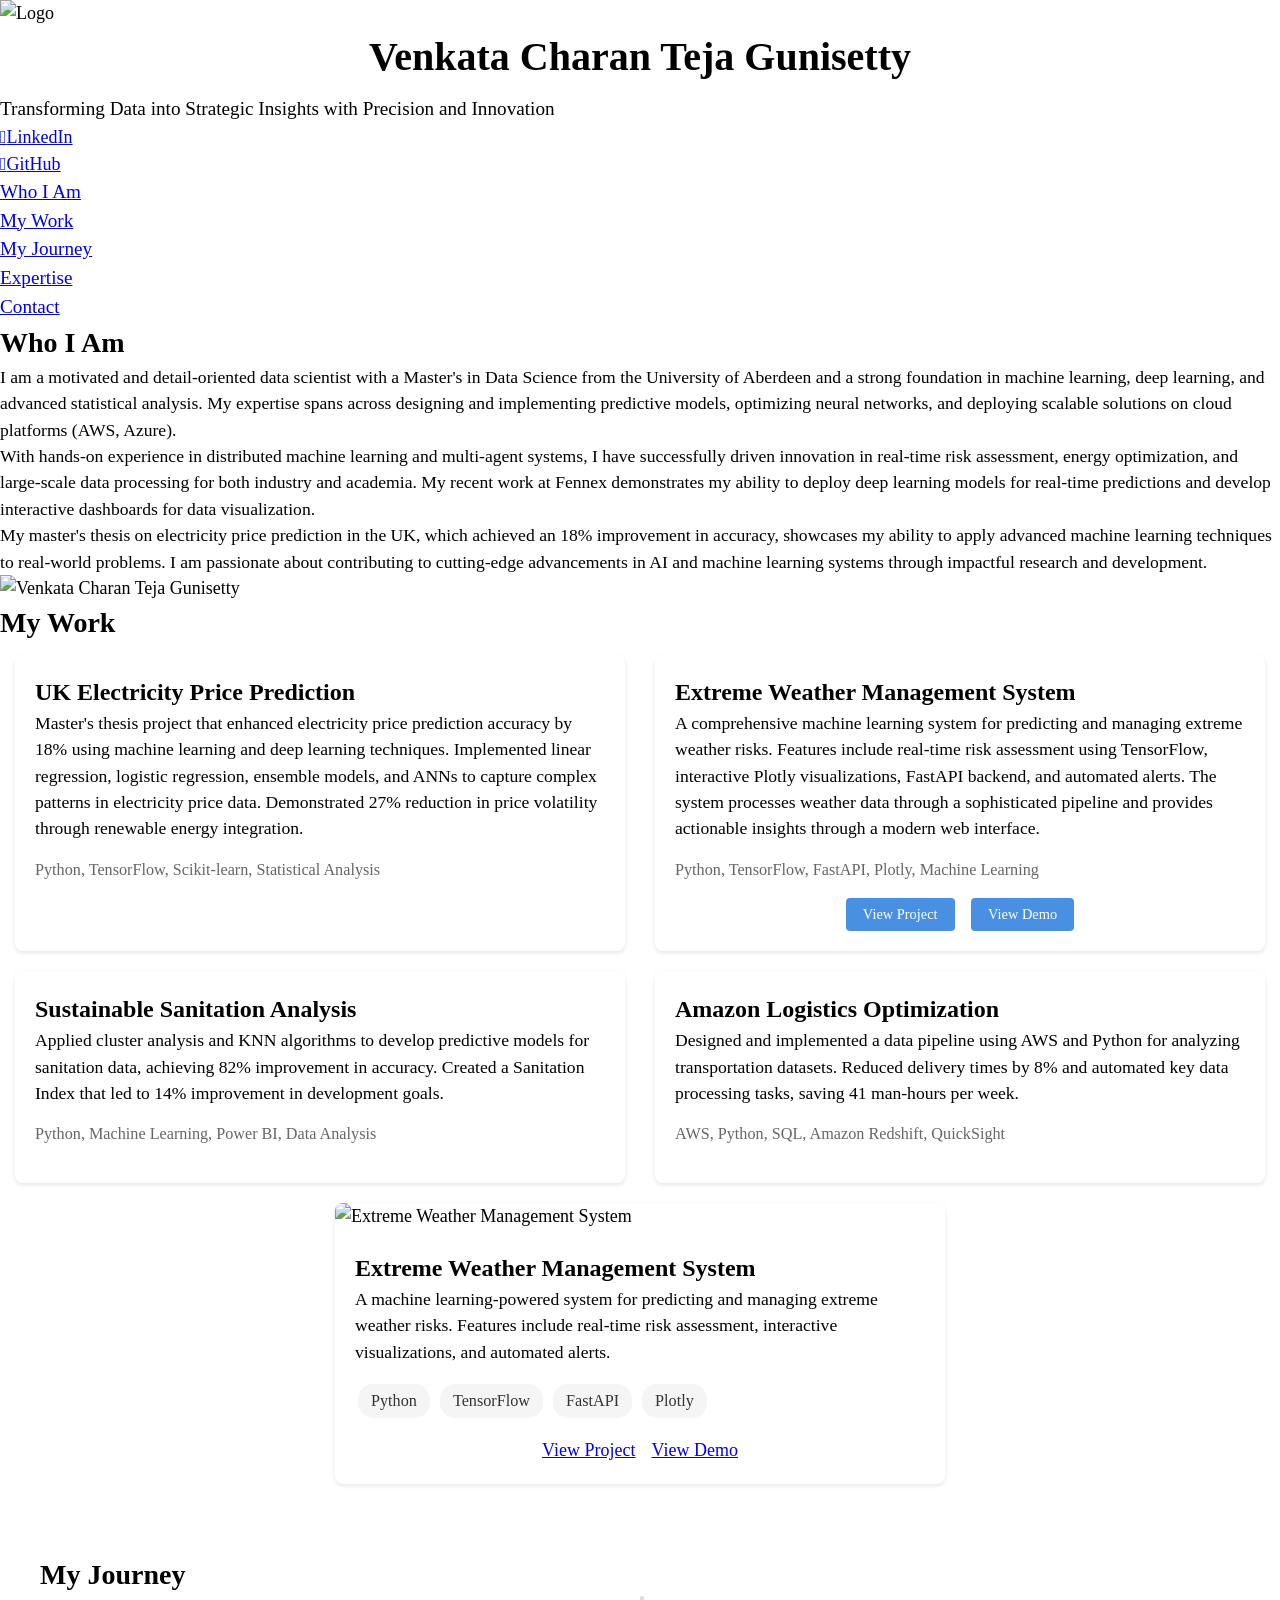
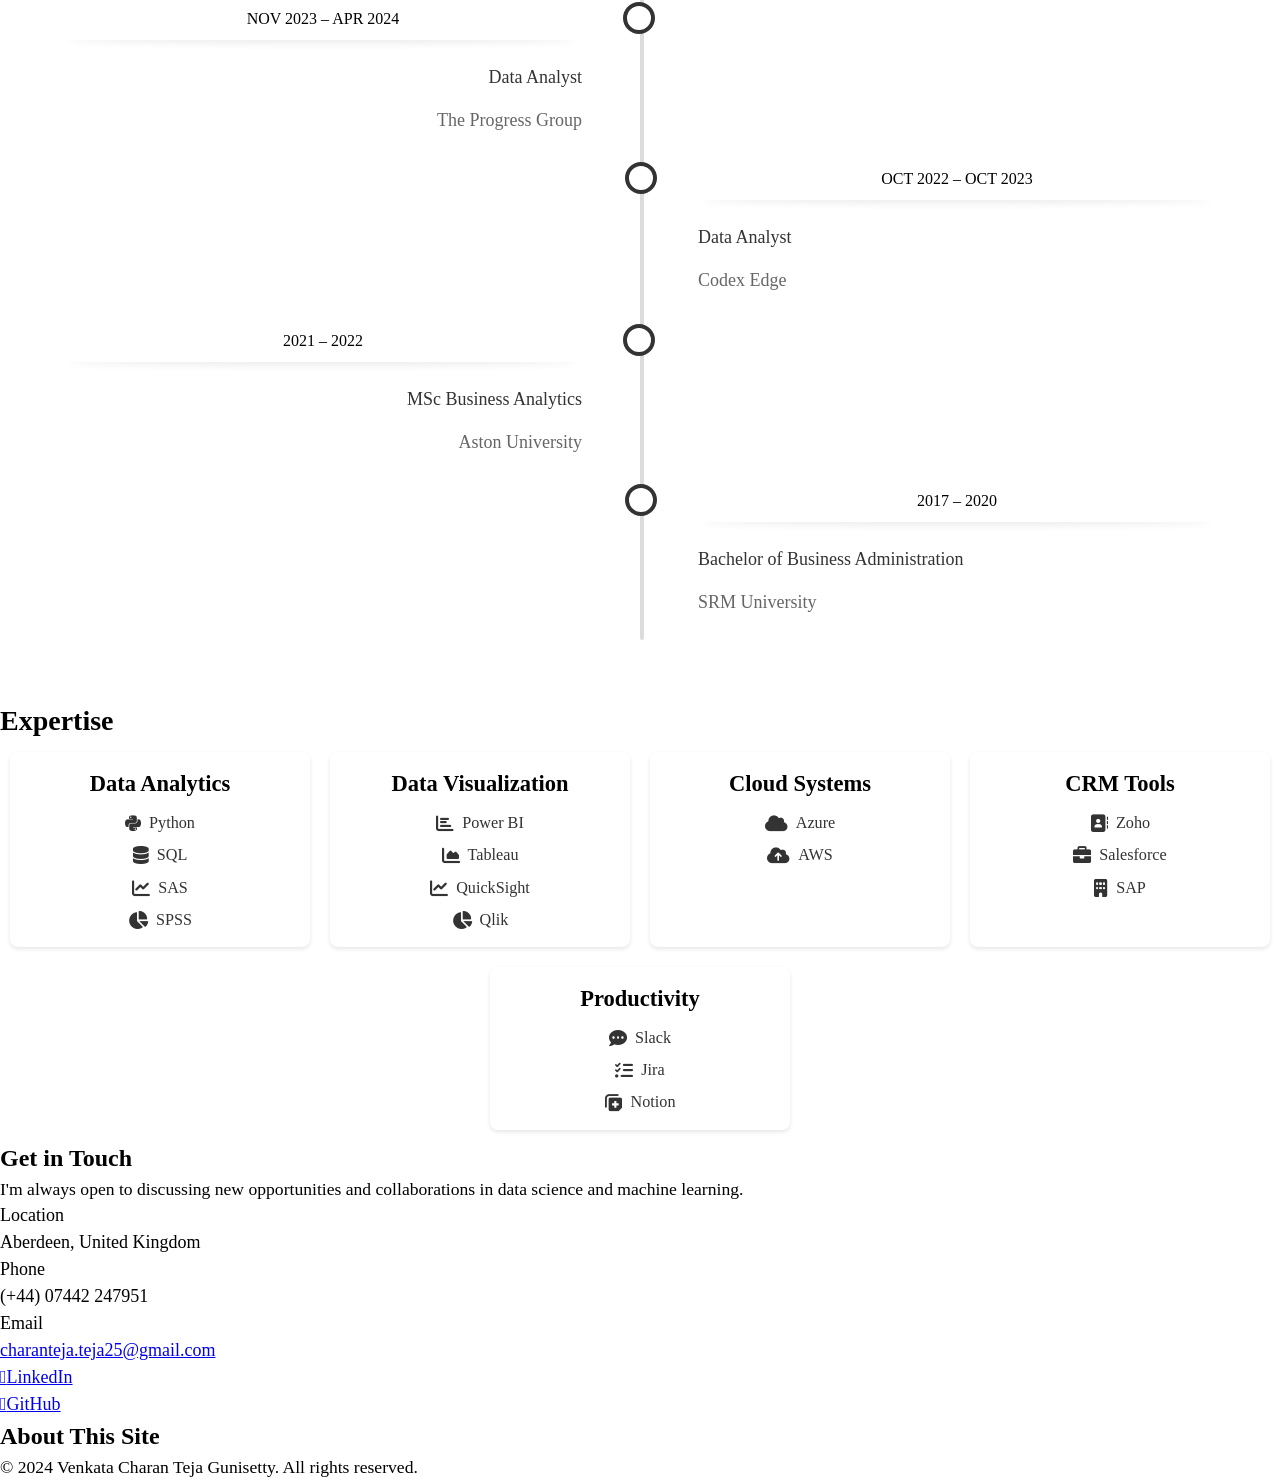
==== index.html @ 3eae9713 "Updated portfolio with Extreme Weather Management System project and enhanced styling" ====
<!DOCTYPE HTML>
<html lang="en">
<head>
    <title>Venkata Charan Teja Gunisetty - Data Scientist</title>
    <meta charset="utf-8" />
    <meta name="viewport" content="width=device-width, initial-scale=1, user-scalable=no" />
    <meta name="description" content="Venkata Charan Teja Gunisetty's portfolio showcasing expertise in Data Science, Machine Learning, and AI." />
    <meta name="keywords" content="Venkata Charan Teja Gunisetty, Data Science, Machine Learning, Deep Learning, Python, SQL, Power BI, AWS, Azure" />
    <meta name="viewport" content="width=device-width, initial-scale=1.0">
    
    <!-- Link to your stylesheets -->
    <link rel="stylesheet" href="assets/css/main.css" />
    <link rel="stylesheet" href="assets/css/custom.css" />
    
    <!-- Link to Font Awesome Icons -->
    <link rel="stylesheet" href="https://cdnjs.cloudflare.com/ajax/libs/font-awesome/6.0.0-beta3/css/all.min.css">
    
    <!-- Link to noscript stylesheet -->
    <noscript><link rel="stylesheet" href="assets/css/noscript.css" /></noscript>
    
    <!-- Favicons -->
    <link rel="icon" href="images/plogo.png" type="image/png" />
</head>
<body class="is-preload">

    <!-- Wrapper -->
    <div id="wrapper">

        <!-- Header -->
        <header id="header" class="alt">
            <span class="logo"><img src="images/plogo.png" alt="Logo" style="max-width: 200px; height: auto;" /></span>
            <h1>Venkata Charan Teja Gunisetty</h1>
            <p>Transforming Data into Strategic Insights with Precision and Innovation
            </p>
            <ul class="icons">
                <li><a href="https://www.linkedin.com/in/charantejagunisetty/" class="icon brands fa-linkedin alt" title="LinkedIn"><span class="label">LinkedIn</span></a></li>
                <li><a href="https://github.com/charanteja25" class="icon brands fa-github alt" title="GitHub"><span class="label">GitHub</span></a></li>
            </ul>
        </header>          

        <!-- Nav -->
        <nav id="nav">
            <ul>
                <li><a href="#about" class="active">Who I Am</a></li>
                <li><a href="#projects">My Work</a></li>
                <li><a href="#timeline">My Journey</a></li>
                <li><a href="#skills">Expertise</a></li>
                <li><a href="#contact">Contact</a></li>
            </ul>
        </nav>

        <!-- Main -->
        <div id="main">

            <!-- About Section -->
            <section id="about" class="main">
                <div class="spotlight">
                    <div class="content">
                        <header class="major">
                            <h2>Who I Am</h2>
                        </header>
                        <p>I am a motivated and detail-oriented data scientist with a Master's in Data Science from the University of Aberdeen and a strong foundation in machine learning, deep learning, and advanced statistical analysis. My expertise spans across designing and implementing predictive models, optimizing neural networks, and deploying scalable solutions on cloud platforms (AWS, Azure).</p>

                        <p>With hands-on experience in distributed machine learning and multi-agent systems, I have successfully driven innovation in real-time risk assessment, energy optimization, and large-scale data processing for both industry and academia. My recent work at Fennex demonstrates my ability to deploy deep learning models for real-time predictions and develop interactive dashboards for data visualization.</p>
                        
                        <p>My master's thesis on electricity price prediction in the UK, which achieved an 18% improvement in accuracy, showcases my ability to apply advanced machine learning techniques to real-world problems. I am passionate about contributing to cutting-edge advancements in AI and machine learning systems through impactful research and development.</p>
                    </div>
                    <span class="image"><img src="images/profile.jpg" alt="Venkata Charan Teja Gunisetty" /></span>
                </div>
            </section>

            <!-- Projects Section -->
            <section id="projects" class="main special">
                <header class="major">
                    <h2>My Work</h2>
                </header>
                <ul class="features">
                    <li class="project-item">
                        <a href="https://github.com/charanteja25/Price-prediction-of-electricity-depends-on-renewable-sources" class="image-link">
                            <span class="image"><img src="images/project1.jpg" alt="Electricity Price Prediction" /></span>
                        </a>
                        <div class="content">
                            <h3>UK Electricity Price Prediction</h3>
                            <p>Master's thesis project that enhanced electricity price prediction accuracy by 18% using machine learning and deep learning techniques. Implemented linear regression, logistic regression, ensemble models, and ANNs to capture complex patterns in electricity price data. Demonstrated 27% reduction in price volatility through renewable energy integration.</p>
                            <div class="tech-stack">Python, TensorFlow, Scikit-learn, Statistical Analysis</div>
                        </div>
                    </li>

                    <li class="project-item">
                        <a href="https://github.com/charanteja25/extreme-weather-management" class="image-link">
                            <span class="image"><img src="images/project2.jpg" alt="Extreme Weather Management" /></span>
                        </a>
                        <div class="content">
                            <h3>Extreme Weather Management System</h3>
                            <p>A comprehensive machine learning system for predicting and managing extreme weather risks. Features include real-time risk assessment using TensorFlow, interactive Plotly visualizations, FastAPI backend, and automated alerts. The system processes weather data through a sophisticated pipeline and provides actionable insights through a modern web interface.</p>
                            <div class="tech-stack">Python, TensorFlow, FastAPI, Plotly, Machine Learning</div>
                            <div class="project-links">
                                <a href="https://github.com/charanteja25/extreme-weather-management" class="button small">View Project</a>
                                <a href="https://github.com/charanteja25/extreme-weather-management/blob/main/notebooks/weather_analysis.ipynb" class="button small">View Demo</a>
                            </div>
                        </div>
                    </li>

                    <li class="project-item">
                        <a href="#" class="image-link">
                            <span class="image"><img src="images/project3.jpg" alt="Sustainable Sanitation" /></span>
                        </a>
                        <div class="content">
                            <h3>Sustainable Sanitation Analysis</h3>
                            <p>Applied cluster analysis and KNN algorithms to develop predictive models for sanitation data, achieving 82% improvement in accuracy. Created a Sanitation Index that led to 14% improvement in development goals.</p>
                            <div class="tech-stack">Python, Machine Learning, Power BI, Data Analysis</div>
                        </div>
                    </li>

                    <li class="project-item">
                        <a href="#" class="image-link">
                            <span class="image"><img src="images/project4.jpg" alt="Amazon Logistics" /></span>
                        </a>
                        <div class="content">
                            <h3>Amazon Logistics Optimization</h3>
                            <p>Designed and implemented a data pipeline using AWS and Python for analyzing transportation datasets. Reduced delivery times by 8% and automated key data processing tasks, saving 41 man-hours per week.</p>
                            <div class="tech-stack">AWS, Python, SQL, Amazon Redshift, QuickSight</div>
                        </div>
                    </li>

                    <li class="project-item">
                        <img src="assets/images/weather-risk.jpg" alt="Extreme Weather Management System" class="project-image">
                        <div class="content">
                            <h3>Extreme Weather Management System</h3>
                            <p>A machine learning-powered system for predicting and managing extreme weather risks. Features include real-time risk assessment, interactive visualizations, and automated alerts.</p>
                            <div class="tech-stack">
                                <span>Python</span>
                                <span>TensorFlow</span>
                                <span>FastAPI</span>
                                <span>Plotly</span>
                            </div>
                            <div class="project-links">
                                <a href="https://github.com/charanteja25/extreme-weather-management" target="_blank" class="btn">View Project</a>
                                <a href="https://github.com/charanteja25/extreme-weather-management/blob/main/notebooks/weather_analysis.ipynb" target="_blank" class="btn">View Demo</a>
                            </div>
                        </div>
                    </li>
                </ul>
            </section>

            <!-- Timeline Section -->
            <section id="timeline" class="main special">
                <header class="major">
                    <h2>My Journey</h2>
                </header>
                <ul>
                    <li style="--accent-color:#41516C">
                        <div class="date">NOV 2023 – APR 2024</div>
                        <div class="title">Data Analyst</div>
                        <div class="descr">The Progress Group</div>
                    </li>
                    <li style="--accent-color:#FBCA3E">
                        <div class="date">OCT 2022 – OCT 2023</div>
                        <div class="title">Data Analyst</div>
                        <div class="descr">Codex Edge</div>
                    </li>
                    <li style="--accent-color:#E24A68">
                        <div class="date">2021 – 2022</div>
                        <div class="title">MSc Business Analytics</div>
                        <div class="descr">Aston University</div>
                    </li>
                    <li style="--accent-color:#1B5F8C">
                        <div class="date">2017 – 2020</div>
                        <div class="title">Bachelor of Business Administration</div>
                        <div class="descr">SRM University</div>
                    </li>
                    
                </ul>
            </section>

            <!-- Skills Section -->
            <section id="skills" class="main special">
                <header class="major">
                    <h2>Expertise</h2>
                </header>
                <div class="skills-container">
                    <!-- Data Analytics -->
                    <div class="skills-group">
                        <h3>Data Analytics</h3>
                        <div class="skills-list">
                            <div class="skill-item">
                                <i class="fab fa-python"></i>
                                <span>Python</span>
                            </div>
                            <div class="skill-item">
                                <i class="fas fa-database"></i>
                                <span>SQL</span>
                            </div>
                            <div class="skill-item">
                                <i class="fas fa-chart-line"></i>
                                <span>SAS</span>
                            </div>
                            <div class="skill-item">
                                <i class="fas fa-chart-pie"></i>
                                <span>SPSS</span>
                            </div>
                        </div>
                    </div>

                    <!-- Data Visualization -->
                    <div class="skills-group">
                        <h3>Data Visualization</h3>
                        <div class="skills-list">
                            <div class="skill-item">
                                <i class="fas fa-chart-bar"></i>
                                <span>Power BI</span>
                            </div>
                            <div class="skill-item">
                                <i class="fas fa-chart-area"></i>
                                <span>Tableau</span>
                            </div>
                            <div class="skill-item">
                                <i class="fas fa-chart-line"></i>
                                <span>QuickSight</span>
                            </div>
                            <div class="skill-item">
                                <i class="fas fa-chart-pie"></i>
                                <span>Qlik</span>
                            </div>
                        </div>
                    </div>

                    <!-- Cloud Systems -->
                    <div class="skills-group">
                        <h3>Cloud Systems</h3>
                        <div class="skills-list">
                            <div class="skill-item">
                                <i class="fas fa-cloud"></i>
                                <span>Azure</span>
                            </div>
                            <div class="skill-item">
                                <i class="fas fa-cloud-upload-alt"></i>
                                <span>AWS</span>
                            </div>
                        </div>
                    </div>

                    <!-- CRM Tools -->
                    <div class="skills-group">
                        <h3>CRM Tools</h3>
                        <div class="skills-list">
                            <div class="skill-item">
                                <i class="fas fa-address-book"></i>
                                <span>Zoho</span>
                            </div>
                            <div class="skill-item">
                                <i class="fas fa-briefcase"></i>
                                <span>Salesforce</span>
                            </div>
                            <div class="skill-item">
                                <i class="fas fa-building"></i>
                                <span>SAP</span>
                            </div>
                        </div>
                    </div>

                    <!-- Productivity -->
                    <div class="skills-group">
                        <h3>Productivity</h3>
                        <div class="skills-list">
                            <div class="skill-item">
                                <i class="fas fa-comment-dots"></i>
                                <span>Slack</span>
                            </div>
                            <div class="skill-item">
                                <i class="fas fa-tasks"></i>
                                <span>Jira</span>
                            </div>
                            <div class="skill-item">
                                <i class="fas fa-notes-medical"></i>
                                <span>Notion</span>
                            </div>
                        </div>
                    </div>
                </div>
            </section>

        </div>

        <!-- Footer -->
        <footer id="footer">
            <section id="contact">
                <h2>Get in Touch</h2>
                <p>I'm always open to discussing new opportunities and collaborations in data science and machine learning.</p>
                <dl class="alt">
                    <dt>Location</dt>
                    <dd>Aberdeen, United Kingdom</dd>
                    <dt>Phone</dt>
                    <dd>(+44) 07442 247951</dd>
                    <dt>Email</dt>
                    <dd><a href="mailto:charanteja.teja25@gmail.com">charanteja.teja25@gmail.com</a></dd>
                </dl>
                <ul class="icons">
                    <li><a href="https://www.linkedin.com/in/charantejagunisetty/" class="icon brands fa-linkedin alt"><span class="label">LinkedIn</span></a></li>
                    <li><a href="https://github.com/charanteja25" class="icon brands fa-github alt"><span class="label">GitHub</span></a></li>
                </ul>
            </section>
            <section>
                <h2>About This Site</h2>
                <p>&copy; 2024 Venkata Charan Teja Gunisetty. All rights reserved.</p>
            </section>
        </footer>

    </div>

    <!-- Scripts -->
    <script src="assets/js/jquery.min.js"></script>
    <script src="assets/js/jquery.scrollex.min.js"></script>
    <script src="assets/js/jquery.scrolly.min.js"></script>
    <script src="assets/js/browser.min.js"></script>
    <script src="assets/js/breakpoints.min.js"></script>
    <script src="assets/js/util.js"></script>
    <script src="assets/js/main.js"></script>
    <script>
        document.addEventListener('DOMContentLoaded', function() {
            var seeMoreBtn = document.getElementById('seeMoreBtn');
            
            // Ensure the initial hidden state of items
            var hiddenItems = document.querySelectorAll('#projects .features .project-item.hidden');
            
            // Initially hide the hidden items
            hiddenItems.forEach(function(item) {
                item.style.display = 'none';
            });
    
            seeMoreBtn.addEventListener('click', function() {
                hiddenItems.forEach(function(item) {
                    // Toggle the display property
                    if (item.style.display === 'none' || item.style.display === '') {
                        item.style.display = 'block';
                    } else {
                        item.style.display = 'none';
                    }
                });
    
                // Update button text based on the visibility of items
                if (hiddenItems[0].style.display === 'none' || hiddenItems[0].style.display === '') {
                    seeMoreBtn.textContent = 'See More';
                } else {
                    seeMoreBtn.textContent = 'See Less';
                }
            });
        });
    </script>
        
</body>
</html>
---- assets/css/custom.css ----
/* Custom CSS for Projects Section */
#projects .features {
    display: flex;
    flex-wrap: wrap; /* Allow items to wrap onto the next line */
    gap: 20px; /* Space between items */
    justify-content: center; /* Center items horizontally */
    padding: 10px; /* Padding around the container */
}

#projects .features li {
    background: #fff;
    border-radius: 8px;
    box-shadow: 0 2px 4px rgba(0, 0, 0, 0.1);
    display: flex;
    flex-direction: column;
    overflow: hidden;
    width: calc(50% - 20px); /* Default to two items per row */
    margin: 0 auto; /* Center items horizontally */
    transition: transform 0.3s ease;
}

#projects .features li:hover {
    transform: scale(1.03);
}

#projects .features .image-link {
    display: block; /* Ensure the link takes up the full space of the image container */
}

#projects .features .image {
    width: 100%; /* Ensure the image container takes full width */
    height: 200px; /* Set a fixed height */
    overflow: hidden;
    position: relative; /* Position children absolutely within this container */
}

#projects .features .image img {
    position: absolute;
    top: 50%;
    left: 50%;
    width: 100%;
    height: 100%;
    object-fit: cover; /* Ensure the image covers the container */
    transform: translate(-50%, -50%); /* Center the image */
    transition: filter 0.3s ease; /* Smooth filter transition */
}

/* Apply a grayscale effect on hover to give a visual clue */
#projects .features .image-link:hover .image img {
    filter: grayscale(100%);
}

#projects .features .content {
    padding: 20px;
}

#projects .features .content h3 {
    margin-top: 0;
}

#projects .features .actions {
    margin-top: auto;
}

#projects .features .actions .button,
#projects .see-more .button {
    background-color: transparent;
    border: solid 2px #b4b4b4;
    color: #000000 !important;
    border-radius: 8px;
    box-shadow: inset 0 0 0 1px rgba(255, 255, 255, 0.35);
    padding: 0 1.5em;
    height: 2.75em;
    line-height: 2.75em;
    min-width: 9.25em;
    text-align: center;
    text-decoration: none;
    white-space: nowrap;
    display: inline-block;
    cursor: pointer;
    font-weight: 300;
    transition: background-color 0.2s ease-in-out, color 0.2s ease-in-out;
}

#projects .features .actions .button:hover,
#projects .see-more .button:hover {
    background-color: rgba(255, 255, 255, 0.5);
}

#projects .features .actions .button:active,
#projects .see-more .button:active {
    background-color: rgba(255, 255, 255, 0.2);
}

#projects .features .actions .button.primary,
#projects .see-more .button.primary {
    background-color: #ffffff;
    color: #000000 !important;
    box-shadow: none;
}

#projects .features .actions .button.primary:hover,
#projects .see-more .button.primary:hover {
    background-color: #d6d6d6;
}

#projects .features .actions .button.primary:active,
#projects .see-more .button.primary:active {
    background-color: #d6d6d6;
}

/* Responsive Adjustments */
@media screen and (max-width: 1200px) {
    #projects .features li {
        width: calc(50% - 20px); /* Two items per row */
    }
}

@media screen and (max-width: 768px) {
    #projects .features li {
        width: calc(50% - 20px); /* Two items per row */
    }
}

@media screen and (max-width: 480px) {
    #projects .features li {
        width: calc(100% - 20px); /* One item per row */
    }
}

/* Hidden Project Items */
.project-item.hidden {
    display: none;
}

/* See More Button */
#projects .see-more {
    text-align: center;
    margin-top: 20px;
}

#projects .see-more .button {
    font-family: 'Space Mono', monospace; /* Match the font family */
    font-size: inherit; /* Inherit the font size */
}

/* Project styles */
.project-links {
    margin-top: 1rem;
    display: flex;
    gap: 1rem;
    justify-content: center;
}

.project-links .button.small {
    font-size: 0.8em;
    padding: 0.4em 1.2em;
    background-color: #4a90e2;
    color: #ffffff;
    border-radius: 4px;
    text-decoration: none;
    transition: background-color 0.3s ease;
}

.project-links .button.small:hover {
    background-color: #357abd;
}

.tech-stack {
    margin: 1rem 0;
    font-size: 0.9em;
    color: #666;
}

.tech-stack span {
    display: inline-block;
    margin: 0.2rem;
    padding: 0.3rem 0.8rem;
    background-color: #f5f5f5;
    border-radius: 15px;
    color: #333;
}

.project-item {
    transition: transform 0.3s ease;
}

.project-item:hover {
    transform: translateY(-5px);
}

.project-item .image {
    border-radius: 8px;
    overflow: hidden;
    box-shadow: 0 4px 6px rgba(0, 0, 0, 0.1);
}

/* Custom CSS for Skills Section */
#skills .skills-container {
    display: flex;
    flex-wrap: wrap;
    gap: 20px;
    justify-content: center;
    padding: 10px;
}

#skills .skills-group {
    flex: 1 1 calc(33.33% - 20px);
    min-width: 250px;
    max-width: 300px;
    background: #fff;
    border-radius: 8px;
    box-shadow: 0 2px 4px rgba(0, 0, 0, 0.1);
    padding: 15px;
    text-align: center;
    transition: transform 0.3s ease;
    display: flex;
    flex-direction: column;
    align-items: center;
    justify-content: flex-start;
}

#skills .skills-group:hover {
    transform: scale(1.05);
}

#skills .skills-group h3 {
    margin-top: 0;
    font-size: 1.25em;
    text-align: center;
    margin-bottom: 10px;
}

#skills .skills-list {
    display: flex;
    flex-direction: column;
    gap: 8px;
    align-items: center;
}

#skills .skill-item {
    display: flex;
    align-items: center;
    gap: 8px;
}

#skills .skill-item i {
    font-size: 1.0em;
    color: #333;
}

#skills .skill-item span {
    font-size: 0.9em;
    color: #333;
}

/* Responsive Adjustments */
@media screen and (max-width: 1200px) {
    #skills .skills-group {
        flex: 1 1 calc(33.33% - 20px);
    }
}

@media screen and (max-width: 768px) {
    #skills .skills-group {
        flex: 1 1 calc(50% - 20px);
    }
}

@media screen and (max-width: 480px) {
    #skills .skills-group {
        flex: 1 1 calc(100% - 20px);
    }
}



/* Base font size for body */
body {
    font-size: 16px; /* Base size */
    line-height: 1.5;
}

/* Header styling */
#header h1 {
    font-size: 2rem; /* Responsive size */
    margin-bottom: 0.5rem;
}

#header p {
    font-size: 1rem; /* Responsive size */
}

/* Navigation Bar */
#nav ul li a {
    font-size: 1rem; /* Adjust as needed */
}

/* Section Titles */
section h2 {
    font-size: 1.5rem; /* Responsive size */
}

/* About Me section */
#about p {
    font-size: 1rem; /* Responsive size */
}

/* Projects Section */
#projects h3 {
    font-size: 1.25rem; /* Responsive size */
}

#projects p {
    font-size: 1rem; /* Responsive size */
}

/* Skills Section */
.skills-group h3 {
    font-size: 1.25rem; /* Responsive size */
}

.skills-list .skill-item span {
    font-size: 2rem; /* Responsive size */
}

/* Footer */
#footer h2 {
    font-size: 1.25rem; /* Responsive size */
}

#footer p {
    font-size: 1rem; /* Responsive size */
}

/* Media Queries for larger screens */
@media screen and (min-width: 768px) {
    body {
        font-size: 18px; /* Increase base size on larger screens */
    }
    
    #header h1 {
        font-size: 2.5rem; /* Larger size for headers */
    }

    #header p {
        font-size: 1.2rem; /* Larger size for paragraphs */
    }

    #nav ul li a {
        font-size: 1.2rem; /* Larger size for nav links */
    }

    section h2 {
        font-size: 1.75rem; /* Larger size for section titles */
    }

    #about p {
        font-size: 1.1rem; /* Larger size for paragraphs */
    }

    #projects h3 {
        font-size: 1.5rem; /* Larger size for project titles */
    }

    #projects p {
        font-size: 1.1rem; /* Larger size for project paragraphs */
    }

    .skills-group h3 {
        font-size: 1.5rem; /* Larger size for skill group titles */
    }

    .skills-list .skill-item span {
        font-size: 1.1rem; /* Larger size for skill items */
    }

    #footer h2 {
        font-size: 1.5rem; /* Larger size for footer titles */
    }

    #footer p {
        font-size: 1.1rem; /* Larger size for footer paragraphs */
    }
}




/* Timeline Section */
/* Reset */
*, *::before, *::after {
    margin: 0;
    padding: 0;
    box-sizing: border-box;
  }
  
  h1 {
    text-align: center;
  }
  
  /* Timeline Container */
  #timeline {
    position: relative;
    padding: 60px 0;
    background-color: #ffffff; /* Background color matching your existing sections */
    overflow: hidden;
    max-width: 1200px; /* Restrict the width of the timeline */
    margin: 0 auto; /* Center the timeline */
  }
  
  /* Timeline List */
  #timeline ul {
    --col-gap: 2rem;
    --row-gap: 10rem;
    --line-w: 0.25rem;
    display: grid;
    grid-template-columns: 1fr var(--line-w) 1fr;
    grid-auto-columns: max-content;
    column-gap: var(--col-gap);
    list-style: none;
    width: 100%;
    margin: 0 auto;
    padding: 0;
  }
  
  /* Vertical Line */
  #timeline ul::before {
    content: "";
    grid-column: 2;
    grid-row: 1 / span 20;
    background: #dcdcdc; /* Light gray for the line */
    border-radius: calc(var(--line-w) / 2);
    position: relative;
    left: calc(var(--line-w) / 2); /* Center the line */
  }
  
  /* Timeline Items */
  #timeline ul li {
    grid-column: 2;
    margin-inline: 0;
    display: grid;
    grid-template-rows: min-content min-content min-content;
    position: relative;
    max-width: 100%; /* Ensure the items do not overflow */
  }
  
  /* Date Styling */
  #timeline ul li .date {
    --dateH: 3rem;
    height: var(--dateH);
    margin-inline: 0;
    text-align: center;
    background-color: transparent; /* Matches button background */
    color: #ffffff; /* Text color for contrast */
    font-size: 1.00rem;
    font-weight: 700;
    display: grid;
    place-content: center;
    position: relative;
    border-radius: 8px; /* Matches button border radius */
    box-shadow: inset 0 0 0 1px rgba(255, 255, 255, 0.35); /* Matches button box-shadow */
    border: 0; /* Remove default border */
    z-index: 1; /* Ensure the dot is on top */
  }
  
  /* Date Button Styles */
  #timeline ul li .date {
    display: inline-block;
    height: 2.75em; /* Match button height */
    line-height: 2.75em; /* Center text vertically */
    min-width: 9.25em; /* Match button min-width */
    padding: 0 1.5em; /* Match button padding */
    background-color: transparent; /* Transparent background */
    color: #000000; /* Text color for visibility */
    border: solid 1px rgba(255, 255, 255, 0.35); /* Subtle border */
    border-radius: 8px; /* Match button border radius */
    text-align: center; /* Center text */
    cursor: pointer; /* Pointer cursor on hover */
    font-weight: 300; /* Match button font weight */
    text-decoration: none; /* Remove underline */
    transition: background-color 0.2s ease-in-out, color 0.2s ease-in-out, transform 0.2s ease-in-out; /* Smooth hover effects */
  }
  
  /* Hover and Active States */
  #timeline ul li .date:hover {
    background-color: rgba(255, 255, 255, 0.075); /* Light hover background */
    color: #7e7d7d; /* Ensure text color stays visible */
    transform: scale(1.05); /* Slightly enlarge on hover */
  }
  
  #timeline ul li .date:active {
    background-color: rgba(255, 255, 255, 0.2); /* Darker active background */
    transform: scale(1); /* Return to normal size when active */
  }
  
  /* Circle */
  #timeline ul li .date::after {
    content: "";
    position: absolute;
    width: 2rem;
    aspect-ratio: 1;
    background: #ffffff; /* Background color of the dot */
    border: 0.3rem solid #333; /* Border color matching the date background */
    border-radius: 50%;
    top: 50%;
    transform: translate(50%, -50%);
    right: calc(100% + var(--col-gap) + var(--line-w) / 2);
  }
  
  /* Title and Description */
  #timeline ul li .title,
  #timeline ul li .descr {
    background: #ffffff; /* Background matching the section's color */
    position: relative;
    padding-inline: 1.5rem;
  }
  
  #timeline ul li .title {
    overflow: hidden;
    padding-block-start: 1.5rem;
    padding-block-end: 1rem;
    font-weight: 500;
    color: #333; /* Text color matching the rest of the site */
  }
  
  #timeline ul li .descr {
    padding-block-end: 1.5rem;
    font-weight: 300;
    color: #666; /* Slightly lighter text color for description */
  }
  
  /* Shadows */
  #timeline ul li .title::before,
  #timeline ul li .descr::before {
    content: "";
    position: absolute;
    width: 90%;
    height: 0.5rem;
    background: rgba(0, 0, 0, 0.1); /* Light shadow to blend with the design */
    left: 50%;
    border-radius: 50%;
    filter: blur(4px);
    transform: translate(-50%, 50%);
  }
  
  #timeline ul li .title::before {
    bottom: calc(100% + 0.125rem);
  }
  
  #timeline ul li .descr::before {
    z-index: -1;
    bottom: 0.25rem;
  }
  
  /* Zigzag Layout */
  @media (min-width: 40rem) {
    #timeline ul {
      grid-template-columns: 1fr var(--line-w) 1fr;
    }
    
    #timeline ul::before {
      grid-column: 2;
    }
    
    #timeline ul li:nth-child(odd) {
      grid-column: 1;
      text-align: right;
    }
    
    #timeline ul li:nth-child(even) {
      grid-column: 3;
      text-align: left;
    }
  
    /* Adjust date position for zigzag effect */
    #timeline ul li:nth-child(odd) .date::after {
      transform: translate(-50%, -50%);
      right: auto;
      left: calc(100% + var(--col-gap) + var(--line-w) / 2);
    }
  
    #timeline ul li:nth-child(even) .date::after {
      right: calc(100% + var(--col-gap) + var(--line-w) / 2);
      left: auto;
    }
  
    /* Adjust the vertical alignment of items */
    #timeline ul li:nth-child(odd) {
      margin-bottom: var(--row-gap);
      margin-top: 0;
    }
    
    #timeline ul li:nth-child(even) {
      margin-top: var(--row-gap);
      margin-bottom: 0;
    }
  }
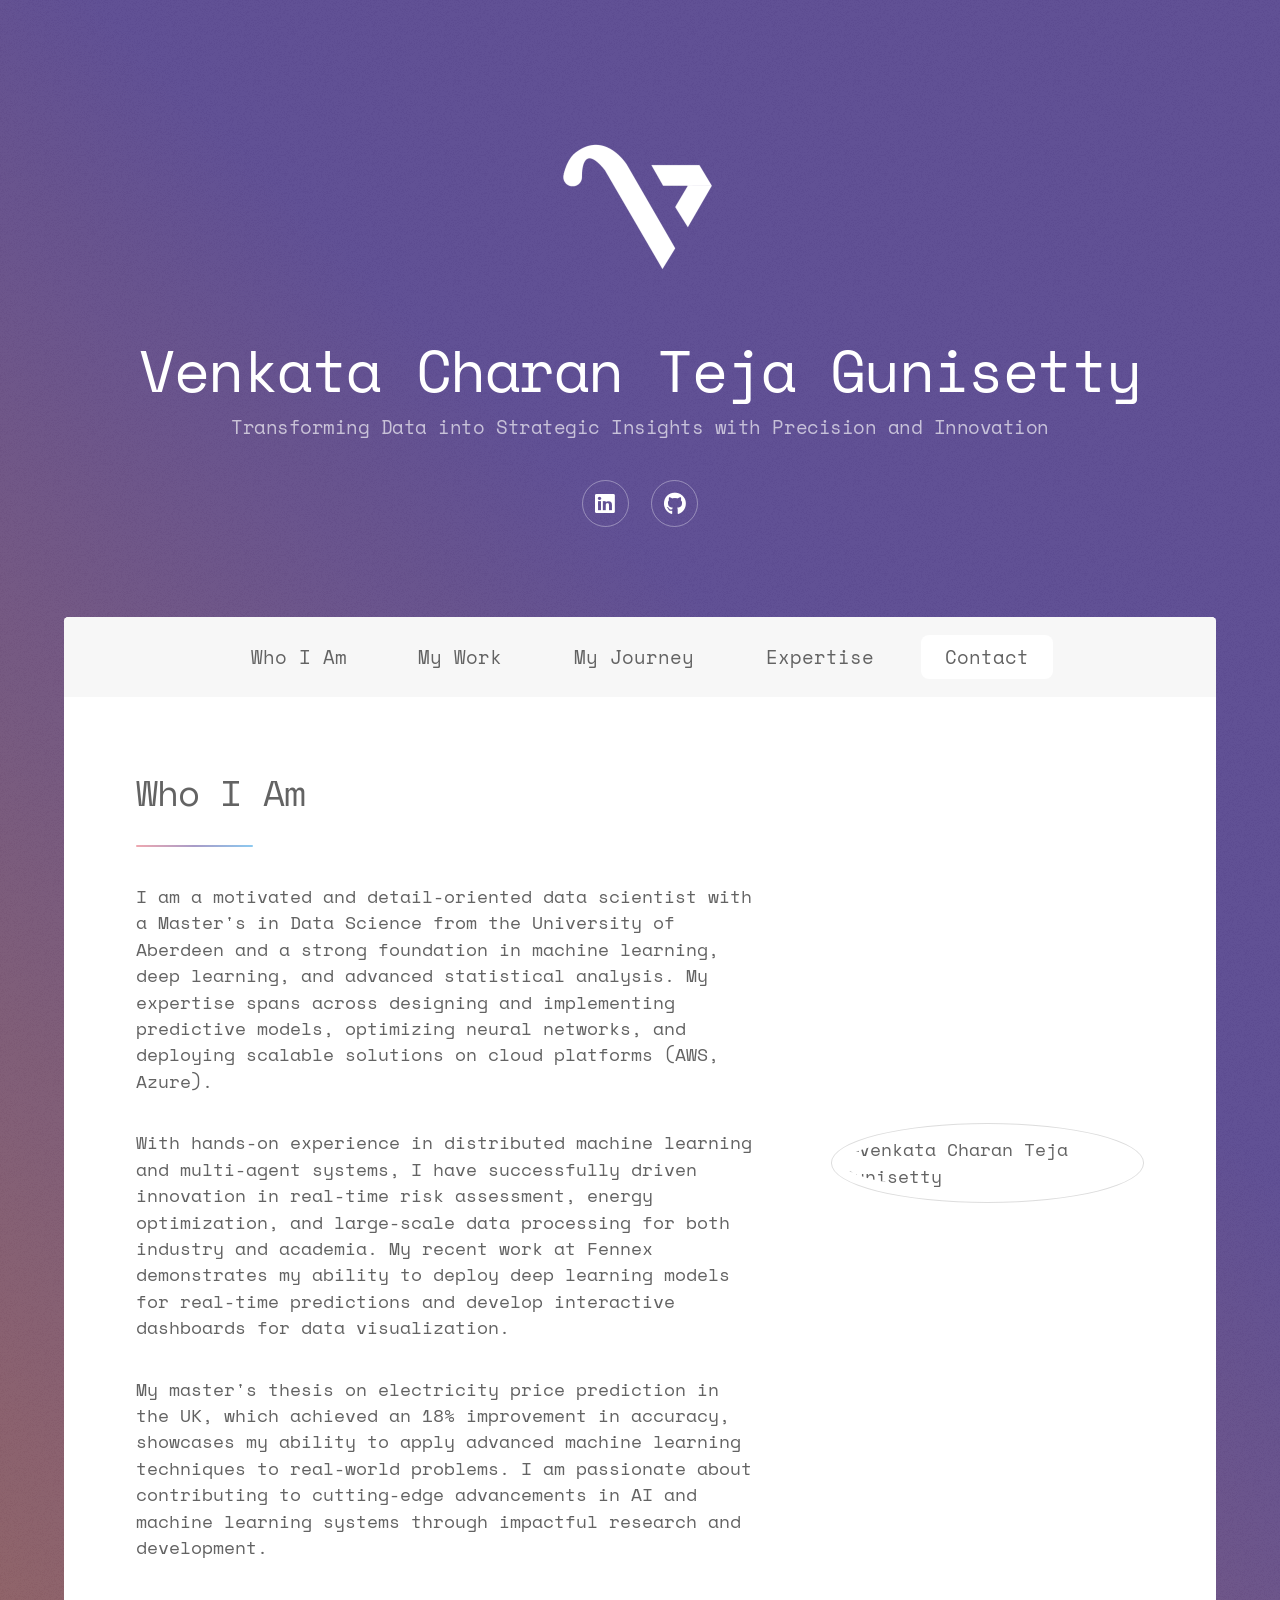
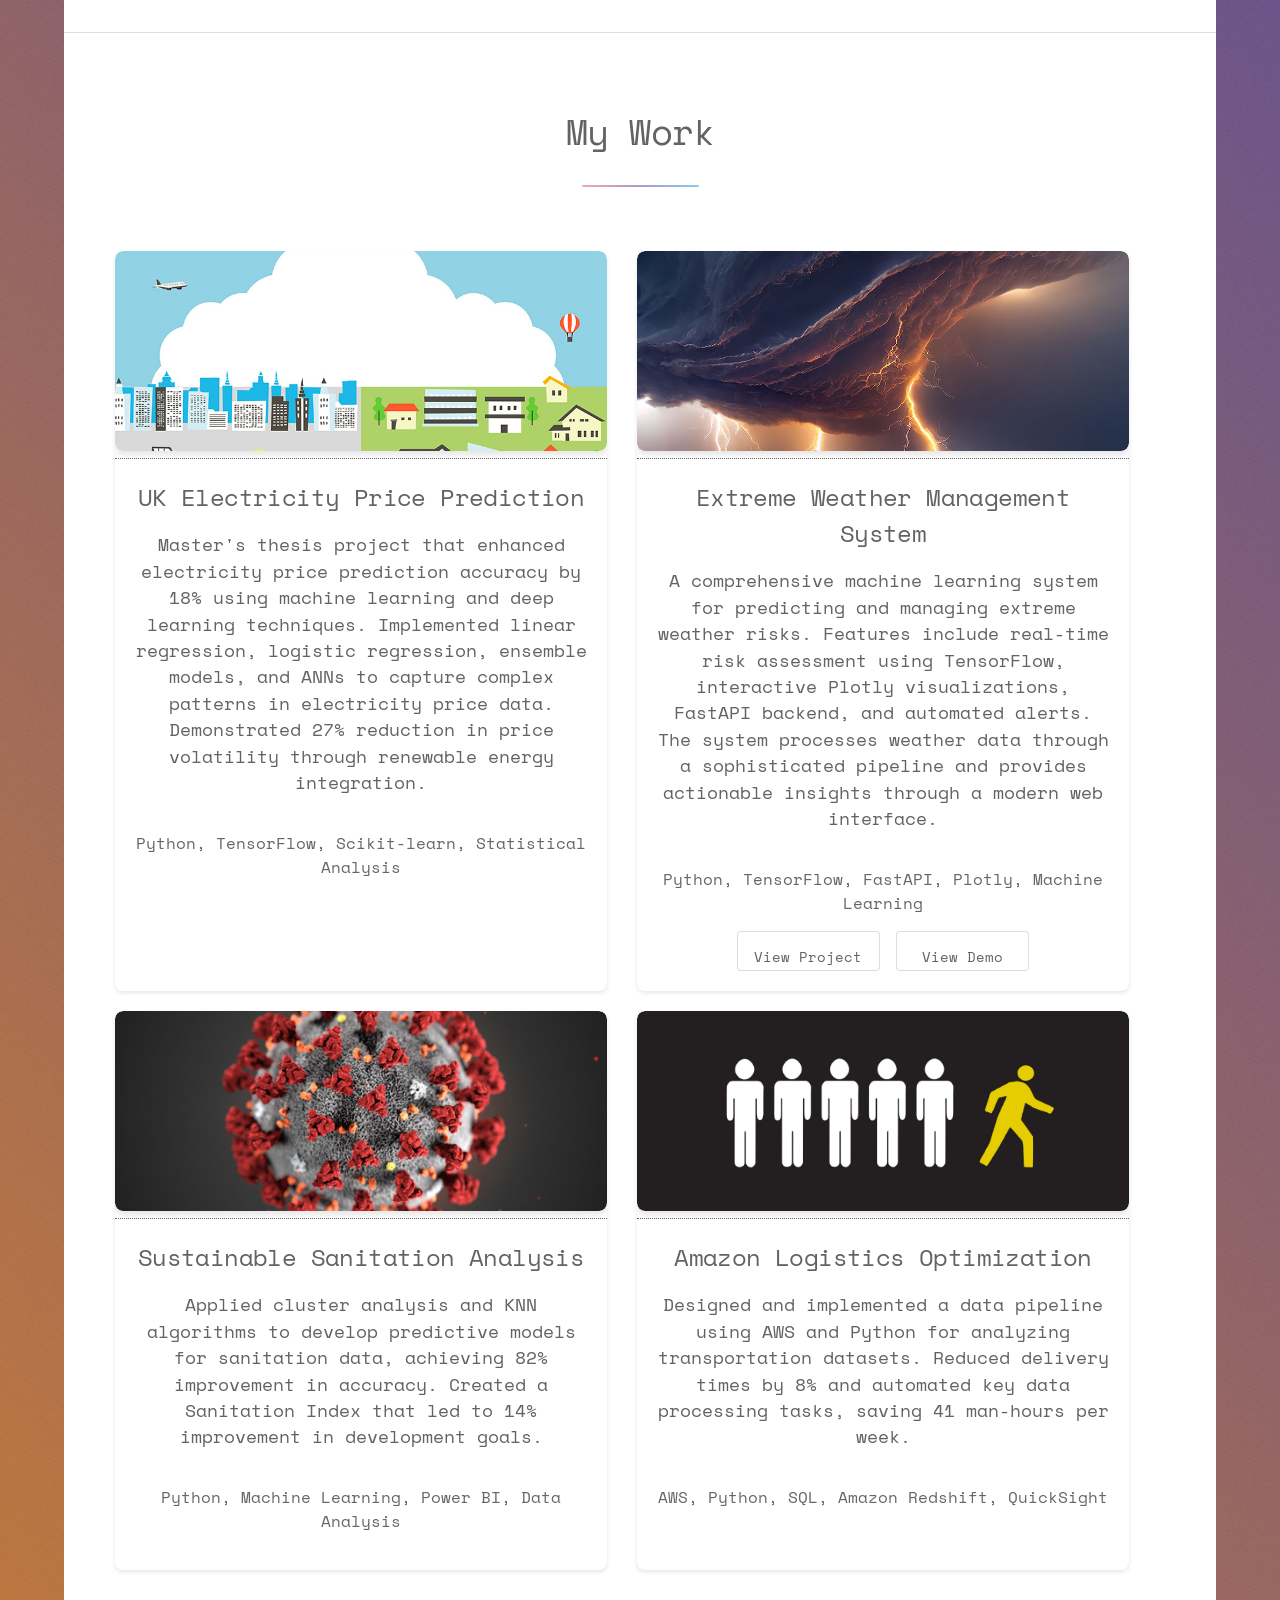
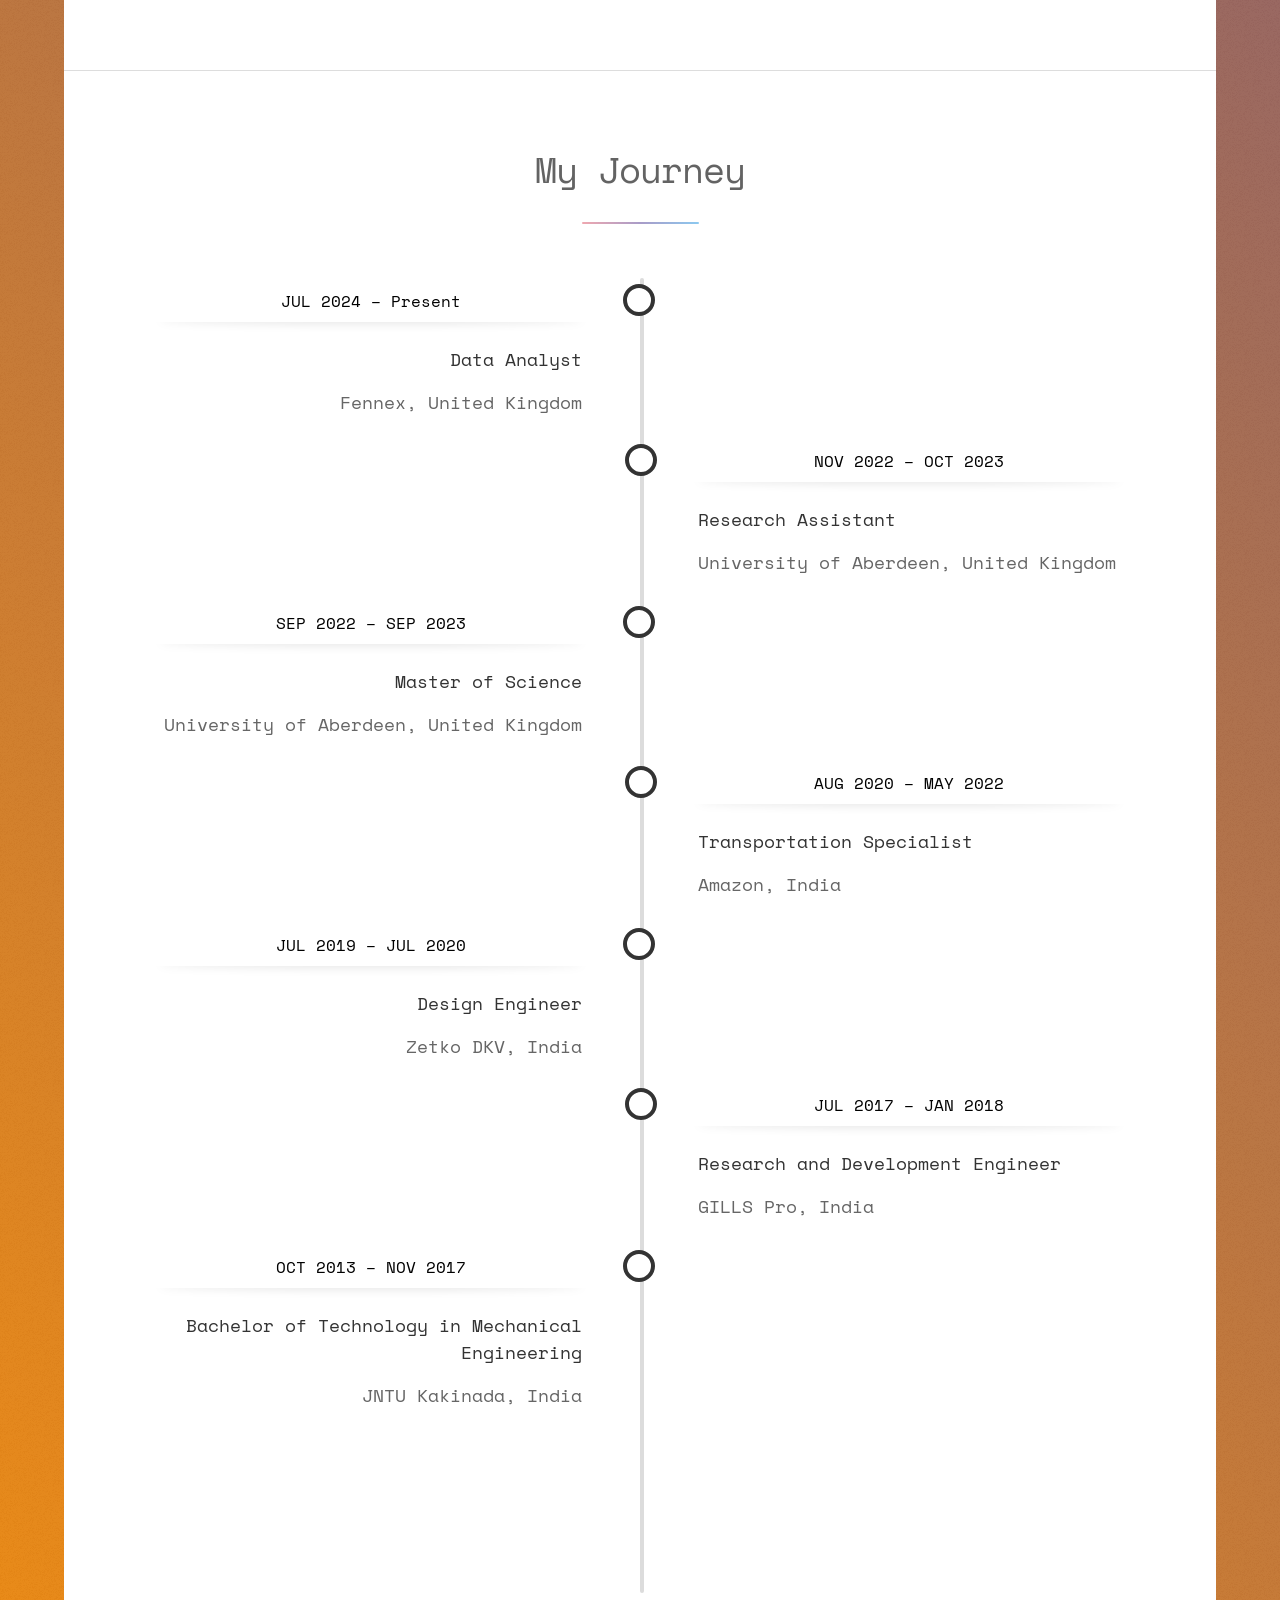
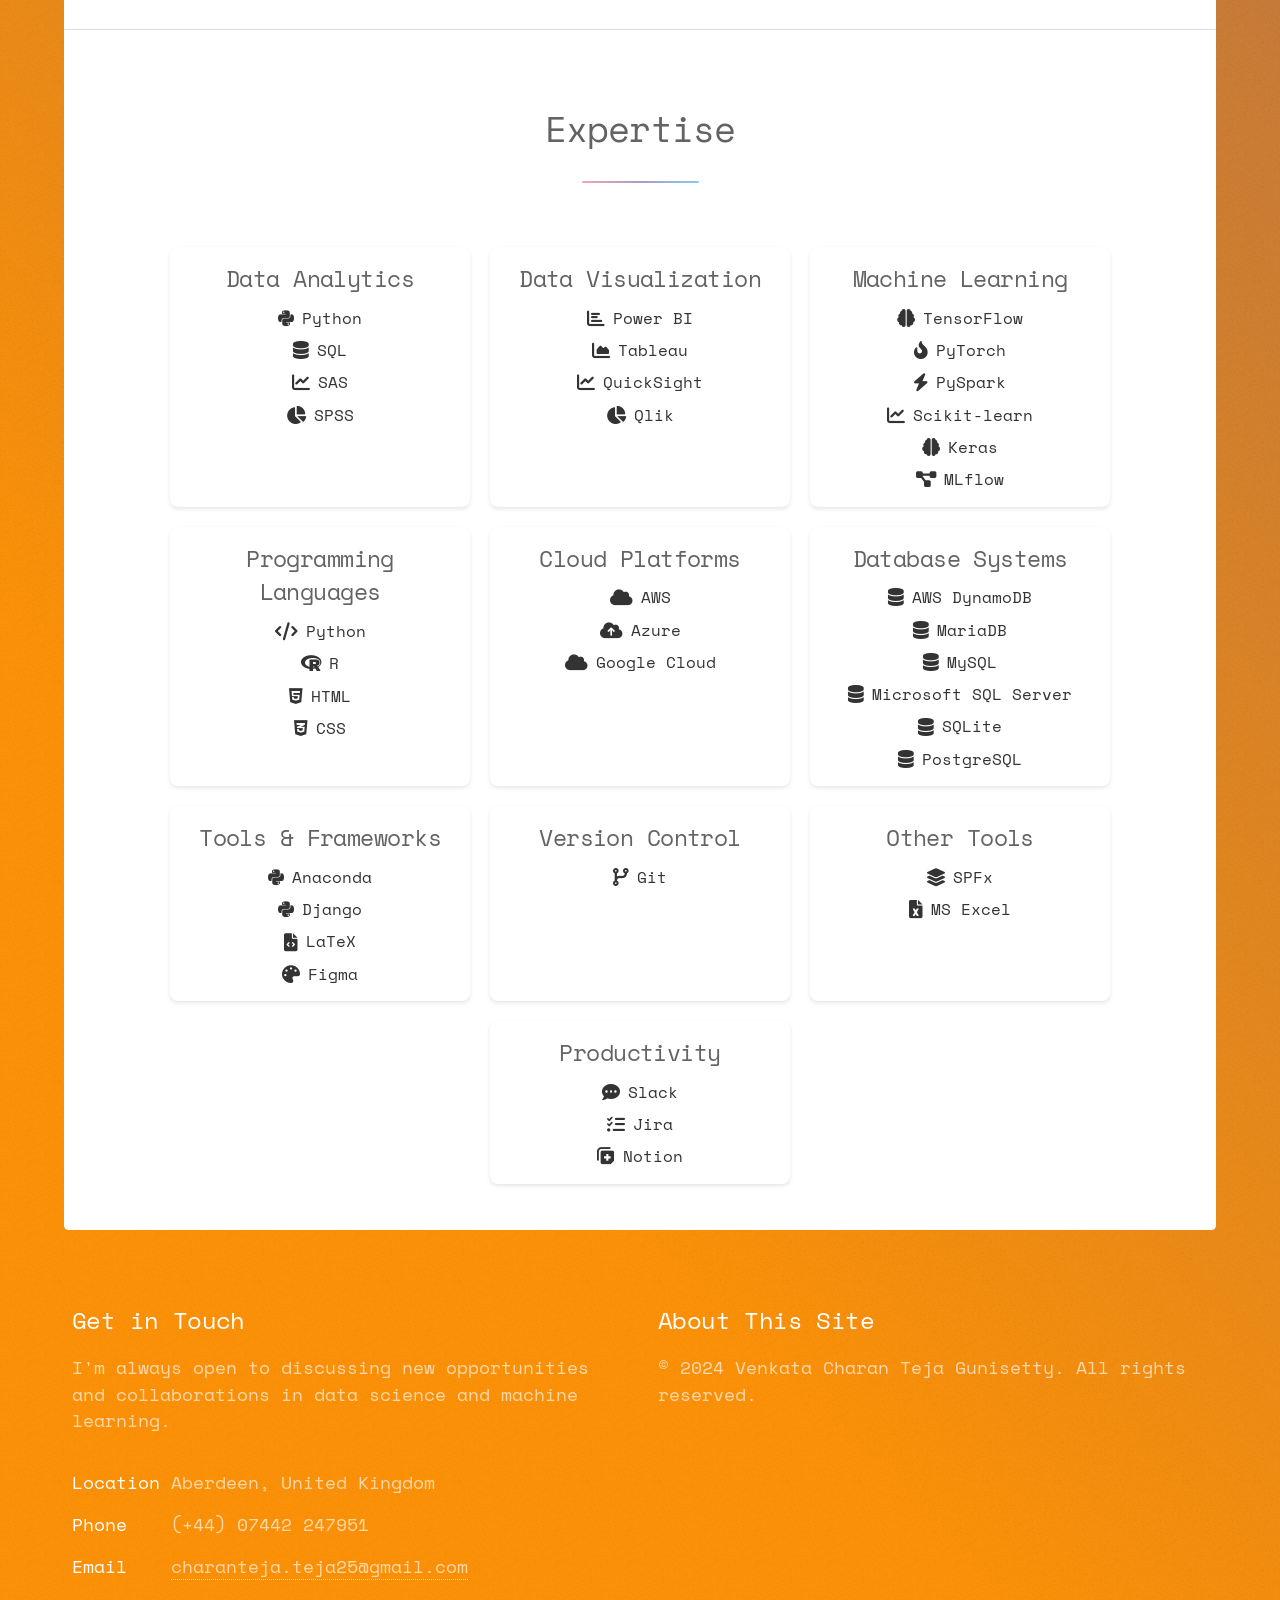
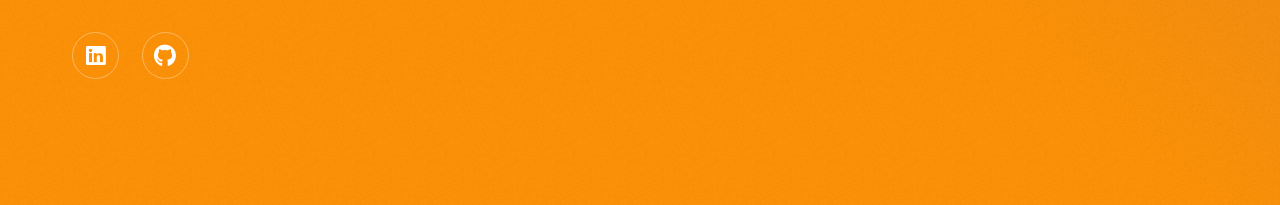
==== commit 84ff6716: "Intial Commit of Portfolio Site" ====
--- a/index.html
+++ b/index.html
@@ -20,6 +20,42 @@
     
     <!-- Favicons -->
     <link rel="icon" href="images/plogo.png" type="image/png" />
+    <style>
+        .achievement {
+            display: none; /* Initially hidden */
+            position: relative;
+        }
+        .tooltip {
+            display: none;
+            position: absolute;
+            background-color: #333;
+            color: #fff;
+            padding: 5px;
+            border-radius: 5px;
+            top: 100%;
+            left: 50%;
+            transform: translateX(-50%);
+            z-index: 10;
+            white-space: nowrap;
+            font-size: 12px;
+            font-weight: bold;
+        }
+        .descr:hover .achievement {
+            display: block; /* Show on hover */
+        }
+        .descr:hover .tooltip {
+            display: block; /* Show tooltip on hover */
+        }
+        .date {
+            position: relative;
+        }
+        .date .tooltip {
+            position: absolute;
+            top: -20px;
+            left: 50%;
+            transform: translateX(-50%);
+        }
+    </style>
 </head>
 <body class="is-preload">
 
@@ -45,6 +81,7 @@
                 <li><a href="#projects">My Work</a></li>
                 <li><a href="#timeline">My Journey</a></li>
                 <li><a href="#skills">Expertise</a></li>
+                <!-- <li><a href="#education">Education</a></li> -->
                 <li><a href="#contact">Contact</a></li>
             </ul>
         </nav>
@@ -77,7 +114,7 @@
                 <ul class="features">
                     <li class="project-item">
                         <a href="https://github.com/charanteja25/Price-prediction-of-electricity-depends-on-renewable-sources" class="image-link">
-                            <span class="image"><img src="images/project1.jpg" alt="Electricity Price Prediction" /></span>
+                            <span class="image"><img src="assets/images/regional-variations-in-business-electricity-prices.jpg" alt="Regional Variations in Business Electricity Prices" /></span>
                         </a>
                         <div class="content">
                             <h3>UK Electricity Price Prediction</h3>
@@ -88,7 +125,7 @@
 
                     <li class="project-item">
                         <a href="https://github.com/charanteja25/extreme-weather-management" class="image-link">
-                            <span class="image"><img src="images/project2.jpg" alt="Extreme Weather Management" /></span>
+                            <span class="image"><img src="assets/images/weather-risk.jpg" alt="Extreme Weather Management" /></span>
                         </a>
                         <div class="content">
                             <h3>Extreme Weather Management System</h3>
@@ -123,7 +160,7 @@
                         </div>
                     </li>
 
-                    <li class="project-item">
+                    <!-- <li class="project-item">
                         <img src="assets/images/weather-risk.jpg" alt="Extreme Weather Management System" class="project-image">
                         <div class="content">
                             <h3>Extreme Weather Management System</h3>
@@ -139,7 +176,7 @@
                                 <a href="https://github.com/charanteja25/extreme-weather-management/blob/main/notebooks/weather_analysis.ipynb" target="_blank" class="btn">View Demo</a>
                             </div>
                         </div>
-                    </li>
+                    </li> -->
                 </ul>
             </section>
 
@@ -150,26 +187,75 @@
                 </header>
                 <ul>
                     <li style="--accent-color:#41516C">
-                        <div class="date">NOV 2023 – APR 2024</div>
+                        <div class="date" title="Click for more details" onclick="toggleAchievements('achievements1')">JUL 2024 – Present
+                            <div class="tooltip">Main achievement: Improved data processing efficiency by 30%</div>
+                        </div>
                         <div class="title">Data Analyst</div>
-                        <div class="descr">The Progress Group</div>
+                        <div class="descr">Fennex, United Kingdom
+                            <div class="all-achievements" id="achievements1" style="display:none;">
+                            </div>
+                        </div>
                     </li>
                     <li style="--accent-color:#FBCA3E">
-                        <div class="date">OCT 2022 – OCT 2023</div>
-                        <div class="title">Data Analyst</div>
-                        <div class="descr">Codex Edge</div>
-                    </li>
-                    <li style="--accent-color:#E24A68">
-                        <div class="date">2021 – 2022</div>
-                        <div class="title">MSc Business Analytics</div>
-                        <div class="descr">Aston University</div>
-                    </li>
-                    <li style="--accent-color:#1B5F8C">
-                        <div class="date">2017 – 2020</div>
-                        <div class="title">Bachelor of Business Administration</div>
-                        <div class="descr">SRM University</div>
-                    </li>
-                    
+                        <div class="date" title="Click for more details" onclick="toggleAchievements('achievements2')">NOV 2022 – OCT 2023
+                            <div class="tooltip">Main achievement: Enhanced data accuracy by 25%</div>
+                        </div>
+                        <div class="title">Research Assistant</div>
+                        <div class="descr">University of Aberdeen, United Kingdom
+                            <div class="all-achievements" id="achievements2" style="display:none;">
+                            </div>
+                        </div>
+                    </li>
+                    <li style="--accent-color:#FBCA3E">
+                        <div class="date" title="Click for more details" onclick="toggleAchievements('achievements3')">SEP 2022 – SEP 2023
+                            <div class="tooltip">Main achievement: Master's thesis on electricity price prediction in the UK</div>
+                        </div>
+                        <div class="title">Master of Science</div>
+                        <div class="descr">University of Aberdeen, United Kingdom
+                            <div class="all-achievements" id="achievements3" style="display:none;">
+                            </div>
+                        </div>
+                    </li>
+                    <li style="--accent-color:#FBCA3E">
+                        <div class="date" title="Click for more details" onclick="toggleAchievements('achievements4')">AUG 2020 – MAY 2022
+                            <div class="tooltip">Main achievement: Improved delivery times by 8%</div>
+                        </div>
+                        <div class="title">Transportation Specialist</div>
+                        <div class="descr">Amazon, India
+                            <div class="all-achievements" id="achievements4" style="display:none;">
+                            </div>
+                        </div>
+                    </li>
+                    <li style="--accent-color:#FBCA3E">
+                        <div class="date" title="Click for more details" onclick="toggleAchievements('achievements5')">JUL 2019 – JUL 2020
+                            <div class="tooltip">Main achievement: Improved design efficiency by 20%</div>
+                        </div>
+                        <div class="title">Design Engineer</div>
+                        <div class="descr">Zetko DKV, India
+                            <div class="all-achievements" id="achievements5" style="display:none;">
+                            </div>
+                        </div>
+                    </li>
+                    <li style="--accent-color:#FBCA3E">
+                        <div class="date" title="Click for more details" onclick="toggleAchievements('achievements6')">JUL 2017 – JAN 2018
+                            <div class="tooltip">Main achievement: Developed a predictive model for energy consumption</div>
+                        </div>
+                        <div class="title">Research and Development Engineer</div>
+                        <div class="descr">GILLS Pro, India
+                            <div class="all-achievements" id="achievements6" style="display:none;">
+                            </div>
+                        </div>
+                    </li>
+                    <li style="--accent-color:#FBCA3E">
+                        <div class="date" title="Click for more details" onclick="toggleAchievements('achievements7')">OCT 2013 – NOV 2017
+                            <div class="tooltip">Main achievement: Served as College President and led various student initiatives</div>
+                        </div>
+                        <div class="title">Bachelor of Technology in Mechanical Engineering</div>
+                        <div class="descr">JNTU Kakinada, India
+                            <div class="all-achievements" id="achievements7" style="display:none;">
+                            </div>
+                        </div>
+                    </li>                   
                 </ul>
             </section>
 
@@ -179,6 +265,7 @@
                     <h2>Expertise</h2>
                 </header>
                 <div class="skills-container">
+
                     <!-- Data Analytics -->
                     <div class="skills-group">
                         <h3>Data Analytics</h3>
@@ -225,36 +312,155 @@
                         </div>
                     </div>
 
-                    <!-- Cloud Systems -->
-                    <div class="skills-group">
-                        <h3>Cloud Systems</h3>
+                    <!-- Machine Learning -->
+                    <div class="skills-group">
+                        <h3>Machine Learning</h3>
+                        <div class="skills-list">
+                            <div class="skill-item">
+                                <i class="fas fa-brain"></i>
+                                <span>TensorFlow</span>
+                            </div>
+                            <div class="skill-item">
+                                <i class="fas fa-fire-alt"></i>
+                                <span>PyTorch</span>
+                            </div>
+                            <div class="skill-item">
+                                <i class="fas fa-bolt"></i>
+                                <span>PySpark</span>
+                            </div>
+                            <div class="skill-item">
+                                <i class="fas fa-chart-line"></i>
+                                <span>Scikit-learn</span>
+                            </div>
+                            <div class="skill-item">
+                                <i class="fas fa-brain"></i>
+                                <span>Keras</span>
+                            </div>
+                            <div class="skill-item">
+                                <i class="fas fa-project-diagram"></i>
+                                <span>MLflow</span>
+                            </div>
+                        </div>
+                    </div>
+
+                    <!-- Programming Languages -->
+                    <div class="skills-group">
+                        <h3>Programming Languages</h3>
+                        <div class="skills-list">
+                            <div class="skill-item">
+                                <i class="fas fa-code"></i>
+                                <span>Python</span>
+                            </div>
+                            <div class="skill-item">
+                                <i class="fab fa-r-project"></i>
+                                <span>R</span>
+                            </div>
+                            <div class="skill-item">
+                                <i class="fab fa-html5"></i>
+                                <span>HTML</span>
+                            </div>
+                            <div class="skill-item">
+                                <i class="fab fa-css3-alt"></i>
+                                <span>CSS</span>
+                            </div>
+                        </div>
+                    </div>
+
+                    <!-- Cloud Platforms -->
+                    <div class="skills-group">
+                        <h3>Cloud Platforms</h3>
                         <div class="skills-list">
                             <div class="skill-item">
                                 <i class="fas fa-cloud"></i>
+                                <span>AWS</span>
+                            </div>
+                            <div class="skill-item">
+                                <i class="fas fa-cloud-upload-alt"></i>
                                 <span>Azure</span>
                             </div>
                             <div class="skill-item">
-                                <i class="fas fa-cloud-upload-alt"></i>
-                                <span>AWS</span>
-                            </div>
-                        </div>
-                    </div>
-
-                    <!-- CRM Tools -->
-                    <div class="skills-group">
-                        <h3>CRM Tools</h3>
-                        <div class="skills-list">
-                            <div class="skill-item">
-                                <i class="fas fa-address-book"></i>
-                                <span>Zoho</span>
-                            </div>
-                            <div class="skill-item">
-                                <i class="fas fa-briefcase"></i>
-                                <span>Salesforce</span>
-                            </div>
-                            <div class="skill-item">
-                                <i class="fas fa-building"></i>
-                                <span>SAP</span>
+                                <i class="fas fa-cloud"></i>
+                                <span>Google Cloud</span>
+                            </div>
+                        </div>
+                    </div>
+
+                    <!-- Database Systems -->
+                    <div class="skills-group">
+                        <h3>Database Systems</h3>
+                        <div class="skills-list">
+                            <div class="skill-item">
+                                <i class="fas fa-database"></i>
+                                <span>AWS DynamoDB</span>
+                            </div>
+                            <div class="skill-item">
+                                <i class="fas fa-database"></i>
+                                <span>MariaDB</span>
+                            </div>
+                            <div class="skill-item">
+                                <i class="fas fa-database"></i>
+                                <span>MySQL</span>
+                            </div>
+                            <div class="skill-item">
+                                <i class="fas fa-database"></i>
+                                <span>Microsoft SQL Server</span>
+                            </div>
+                            <div class="skill-item">
+                                <i class="fas fa-database"></i>
+                                <span>SQLite</span>
+                            </div>
+                            <div class="skill-item">
+                                <i class="fas fa-database"></i>
+                                <span>PostgreSQL</span>
+                            </div>
+                        </div>
+                    </div>
+
+                    <!-- Tools -->
+                    <div class="skills-group">
+                        <h3>Tools & Frameworks</h3>
+                        <div class="skills-list">
+                            <div class="skill-item">
+                                <i class="fab fa-python"></i>
+                                <span>Anaconda</span>
+                            </div>
+                            <div class="skill-item">
+                                <i class="fab fa-python"></i>
+                                <span>Django</span>
+                            </div>
+                            <div class="skill-item">
+                                <i class="fas fa-file-code"></i>
+                                <span>LaTeX</span>
+                            </div>
+                            <div class="skill-item">
+                                <i class="fas fa-palette"></i>
+                                <span>Figma</span>
+                            </div>
+                        </div>
+                    </div>
+
+                    <!-- Version Control -->
+                    <div class="skills-group">
+                        <h3>Version Control</h3>
+                        <div class="skills-list">
+                            <div class="skill-item">
+                                <i class="fas fa-code-branch"></i>
+                                <span>Git</span>
+                            </div>
+                        </div>
+                    </div>
+
+                    <!-- Other Tools -->
+                    <div class="skills-group">
+                        <h3>Other Tools</h3>
+                        <div class="skills-list">
+                            <div class="skill-item">
+                                <i class="fas fa-layer-group"></i>
+                                <span>SPFx</span>
+                            </div>
+                            <div class="skill-item">
+                                <i class="fas fa-file-excel"></i>
+                                <span>MS Excel</span>
                             </div>
                         </div>
                     </div>
@@ -277,36 +483,37 @@
                             </div>
                         </div>
                     </div>
+
                 </div>
             </section>
 
+            <!-- Projects Section -->
+
         </div>
-
-        <!-- Footer -->
-        <footer id="footer">
-            <section id="contact">
-                <h2>Get in Touch</h2>
-                <p>I'm always open to discussing new opportunities and collaborations in data science and machine learning.</p>
-                <dl class="alt">
-                    <dt>Location</dt>
-                    <dd>Aberdeen, United Kingdom</dd>
-                    <dt>Phone</dt>
-                    <dd>(+44) 07442 247951</dd>
-                    <dt>Email</dt>
-                    <dd><a href="mailto:charanteja.teja25@gmail.com">charanteja.teja25@gmail.com</a></dd>
-                </dl>
-                <ul class="icons">
-                    <li><a href="https://www.linkedin.com/in/charantejagunisetty/" class="icon brands fa-linkedin alt"><span class="label">LinkedIn</span></a></li>
-                    <li><a href="https://github.com/charanteja25" class="icon brands fa-github alt"><span class="label">GitHub</span></a></li>
-                </ul>
-            </section>
-            <section>
-                <h2>About This Site</h2>
-                <p>&copy; 2024 Venkata Charan Teja Gunisetty. All rights reserved.</p>
-            </section>
-        </footer>
-
     </div>
+
+    <footer id="footer">
+        <section id="contact">
+            <h2>Get in Touch</h2>
+            <p>I'm always open to discussing new opportunities and collaborations in data science and machine learning.</p>
+            <dl class="alt">
+                <dt>Location</dt>
+                <dd>Aberdeen, United Kingdom</dd>
+                <dt>Phone</dt>
+                <dd>(+44) 07442 247951</dd>
+                <dt>Email</dt>
+                <dd><a href="mailto:charanteja.teja25@gmail.com">charanteja.teja25@gmail.com</a></dd>
+            </dl>
+            <ul class="icons">
+                <li><a href="https://www.linkedin.com/in/charantejagunisetty/" class="icon brands fa-linkedin alt"><span class="label">LinkedIn</span></a></li>
+                <li><a href="https://github.com/charanteja25" class="icon brands fa-github alt"><span class="label">GitHub</span></a></li>
+            </ul>
+        </section>
+        <section>
+            <h2>About This Site</h2>
+            <p>&copy; 2024 Venkata Charan Teja Gunisetty. All rights reserved.</p>
+        </section>
+    </footer>
 
     <!-- Scripts -->
     <script src="assets/js/jquery.min.js"></script>
@@ -347,6 +554,26 @@
             });
         });
     </script>
+    <script>
+        function toggleAchievements(id) {
+            var achievements = document.getElementById(id);
+            if (achievements.style.display === 'block') {
+                achievements.style.display = 'none';
+            } else {
+                achievements.style.display = 'block';
+            }
+        }
+
+        function showAchievement(id) {
+            var achievement = document.getElementById(id);
+            achievement.style.display = 'block';
+        }
+
+        function hideAchievement(id) {
+            var achievement = document.getElementById(id);
+            achievement.style.display = 'none';
+        }
+    </script>
         
 </body>
 </html>
--- a/assets/css/main.css
+++ b/assets/css/main.css
@@ -0,0 +1,3706 @@
+@import url('https://fonts.googleapis.com/css2?family=Space+Mono:wght@400&display=swap');
+@import url('fontawesome-all.min.css');
+
+/* Font-face for icomoon font */
+@font-face {
+    font-family: 'icomoon';
+    src: url('../fonts/icomoon/icomoon.eot'); /* Relative path from css/ to fonts/ */
+    src: url('../fonts/icomoon/icomoon.eot?#iefix') format('embedded-opentype'), 
+         url('../fonts/icomoon/icomoon.ttf') format('truetype'),
+         url('../fonts/icomoon/icomoon.woff') format('woff'),
+         url('../fonts/icomoon/icomoon.svg#icomoon') format('svg');
+    font-weight: normal;
+    font-style: normal;
+}
+
+/* Basic reset and styling */
+html, body, div, span, applet, object,
+iframe, h1, h2, h3, h4, h5, h6, p, blockquote,
+pre, a, abbr, acronym, address, big, cite,
+code, del, dfn, em, img, ins, kbd, q, s, samp,
+small, strike, strong, sub, sup, tt, var, b,
+u, i, center, dl, dt, dd, ol, ul, li, fieldset,
+form, label, legend, table, caption, tbody,
+tfoot, thead, tr, th, td, article, aside,
+canvas, details, embed, figure, figcaption,
+footer, header, hgroup, menu, nav, output, ruby,
+section, summary, time, mark, audio, video {
+    margin: 0;
+    padding: 0;
+    border: 0;
+    font-size: 100%;
+    font: inherit;
+    vertical-align: baseline;
+}
+
+article, aside, details, figcaption, figure,
+footer, header, hgroup, menu, nav, section {
+    display: block;
+}
+
+body {
+    line-height: 1;
+    background-color: #59578e;
+    background-image: url("images/overlay.png"), -moz-linear-gradient(45deg, #FF9000 15%, #5f4d93 85%);
+    background-image: url("images/overlay.png"), -webkit-linear-gradient(45deg, #FF9000 15%, #5f4d93 85%);
+    background-image: url("images/overlay.png"), -ms-linear-gradient(45deg, #FF9000 15%, #5f4d93 85%);
+    background-image: url("images/overlay.png"), linear-gradient(45deg, #FF9000 15%, #5f4d93 85%);
+    color: rgba(255, 255, 255, 0.65);
+    font-family: 'Space Mono', monospace; /* Updated to use Space Mono */
+    font-size: 17pt;
+    font-weight: 300;
+    line-height: 1.65;
+}
+
+@-ms-viewport {
+    width: device-width;
+}
+
+@media screen and (max-width: 480px) {
+    html, body {
+        min-width: 320px;
+    }
+}
+
+html {
+    box-sizing: border-box;
+}
+
+*, *:before, *:after {
+    box-sizing: inherit;
+}
+
+body.is-preload *, body.is-preload *:before, body.is-preload *:after {
+    -moz-animation: none !important;
+    -webkit-animation: none !important;
+    -ms-animation: none !important;
+    animation: none !important;
+    -moz-transition: none !important;
+    -webkit-transition: none !important;
+    -ms-transition: none !important;
+    transition: none !important;
+}
+
+/* Type */
+@media screen and (max-width: 1680px) {
+    body, input, select, textarea {
+        font-size: 14pt;
+    }
+}
+
+@media screen and (max-width: 1280px) {
+    body, input, select, textarea {
+        font-size: 12pt;
+    }
+}
+
+@media screen and (max-width: 360px) {
+    body, input, select, textarea {
+        font-size: 11pt;
+    }
+}
+
+a {
+    -moz-transition: color 0.2s ease, border-bottom 0.2s ease;
+    -webkit-transition: color 0.2s ease, border-bottom 0.2s ease;
+    -ms-transition: color 0.2s ease, border-bottom 0.2s ease;
+    transition: color 0.2s ease, border-bottom 0.2s ease;
+    text-decoration: none;
+    border-bottom: dotted 1px;
+    color: inherit;
+}
+
+a:hover {
+    border-bottom-color: transparent;
+    color: #ffffff;
+}
+
+strong, b {
+    font-weight: 400;
+    color: #ffffff;
+}
+
+em, i {
+    font-style: italic;
+}
+
+p {
+    margin: 0 0 2em 0;
+}
+
+p.content {
+    -moz-columns: 20em 2;
+    -webkit-columns: 20em 2;
+    -ms-columns: 20em 2;
+    columns: 20em 2;
+    -moz-column-gap: 2em;
+    -webkit-column-gap: 2em;
+    -ms-column-gap: 2em;
+    column-gap: 2em;
+    text-align: justify;
+}
+
+h1, h2, h3, h4, h5, h6 {
+    font-weight: 300;
+    line-height: 1.5;
+    margin: 0 0 0.7em 0;
+    letter-spacing: -0.025em;
+    color: #ffffff;
+}
+
+h1 a, h2 a, h3 a, h4 a, h5 a, h6 a {
+    color: inherit;
+    text-decoration: none;
+}
+
+h1 {
+    font-size: 2.5em;
+    line-height: 1.2;
+}
+
+h2 {
+    font-size: 1.5em;
+}
+
+h3 {
+    font-size: 1.25em;
+}
+
+h4 {
+    font-size: 1.1em;
+}
+
+h5 {
+    font-size: 0.9em;
+}
+
+h6 {
+    font-size: 0.7em;
+}
+
+@media screen and (max-width: 736px) {
+    h1 {
+        font-size: 2em;
+    }
+}
+
+sub {
+    font-size: 0.8em;
+    position: relative;
+    top: 0.5em;
+}
+
+sup {
+    font-size: 0.8em;
+    position: relative;
+    top: -0.5em;
+}
+
+blockquote {
+    border-left: solid 4px rgba(255, 255, 255, 0.35);
+    font-style: italic;
+    margin: 0 0 2em 0;
+    padding: 0.5em 0 0.5em 2em;
+    color: rgba(255, 255, 255, 0.65);
+}
+
+code {
+    border-radius: 8px;
+    border: solid 1px rgba(255, 255, 255, 0.35);
+    font-family: "Courier New", monospace;
+    font-size: 0.9em;
+    margin: 0 0.25em;
+    padding: 0.25em 0.65em;
+    background: rgba(255, 255, 255, 0.075);
+}
+
+pre {
+    -webkit-overflow-scrolling: touch;
+    font-family: "Courier New", monospace;
+    font-size: 0.9em;
+    margin: 0 0 2em 0;
+}
+
+pre code {
+    display: block;
+    line-height: 1.75;
+    padding: 1em 1.5em;
+    overflow-x: auto;
+}
+
+hr {
+    border: 0;
+    border-bottom: solid 1px rgba(255, 255, 255, 0.35);
+    margin: 2em 0;
+}
+
+hr.major {
+    margin: 3em 0;
+}
+
+.align-left {
+    text-align: left;
+}
+
+.align-center {
+    text-align: center;
+}
+
+.align-right {
+    text-align: right;
+}
+
+input, select, textarea {
+    color: #ffffff;
+}
+
+
+/* Row */
+
+	.row {
+		display: flex;
+		flex-wrap: wrap;
+		box-sizing: border-box;
+		align-items: stretch;
+	}
+
+		.row > * {
+			box-sizing: border-box;
+		}
+
+		.row.gtr-uniform > * > :last-child {
+			margin-bottom: 0;
+		}
+
+		.row.aln-left {
+			justify-content: flex-start;
+		}
+
+		.row.aln-center {
+			justify-content: center;
+		}
+
+		.row.aln-right {
+			justify-content: flex-end;
+		}
+
+		.row.aln-top {
+			align-items: flex-start;
+		}
+
+		.row.aln-middle {
+			align-items: center;
+		}
+
+		.row.aln-bottom {
+			align-items: flex-end;
+		}
+
+		.row > .imp {
+			order: -1;
+		}
+
+		.row > .col-1 {
+			width: 8.33333%;
+		}
+
+		.row > .off-1 {
+			margin-left: 8.33333%;
+		}
+
+		.row > .col-2 {
+			width: 16.66667%;
+		}
+
+		.row > .off-2 {
+			margin-left: 16.66667%;
+		}
+
+		.row > .col-3 {
+			width: 25%;
+		}
+
+		.row > .off-3 {
+			margin-left: 25%;
+		}
+
+		.row > .col-4 {
+			width: 33.33333%;
+		}
+
+		.row > .off-4 {
+			margin-left: 33.33333%;
+		}
+
+		.row > .col-5 {
+			width: 41.66667%;
+		}
+
+		.row > .off-5 {
+			margin-left: 41.66667%;
+		}
+
+		.row > .col-6 {
+			width: 50%;
+		}
+
+		.row > .off-6 {
+			margin-left: 50%;
+		}
+
+		.row > .col-7 {
+			width: 58.33333%;
+		}
+
+		.row > .off-7 {
+			margin-left: 58.33333%;
+		}
+
+		.row > .col-8 {
+			width: 66.66667%;
+		}
+
+		.row > .off-8 {
+			margin-left: 66.66667%;
+		}
+
+		.row > .col-9 {
+			width: 75%;
+		}
+
+		.row > .off-9 {
+			margin-left: 75%;
+		}
+
+		.row > .col-10 {
+			width: 83.33333%;
+		}
+
+		.row > .off-10 {
+			margin-left: 83.33333%;
+		}
+
+		.row > .col-11 {
+			width: 91.66667%;
+		}
+
+		.row > .off-11 {
+			margin-left: 91.66667%;
+		}
+
+		.row > .col-12 {
+			width: 100%;
+		}
+
+		.row > .off-12 {
+			margin-left: 100%;
+		}
+
+		.row.gtr-0 {
+			margin-top: 0;
+			margin-left: 0em;
+		}
+
+			.row.gtr-0 > * {
+				padding: 0 0 0 0em;
+			}
+
+			.row.gtr-0.gtr-uniform {
+				margin-top: 0em;
+			}
+
+				.row.gtr-0.gtr-uniform > * {
+					padding-top: 0em;
+				}
+
+		.row.gtr-25 {
+			margin-top: 0;
+			margin-left: -0.375em;
+		}
+
+			.row.gtr-25 > * {
+				padding: 0 0 0 0.375em;
+			}
+
+			.row.gtr-25.gtr-uniform {
+				margin-top: -0.375em;
+			}
+
+				.row.gtr-25.gtr-uniform > * {
+					padding-top: 0.375em;
+				}
+
+		.row.gtr-50 {
+			margin-top: 0;
+			margin-left: -0.75em;
+		}
+
+			.row.gtr-50 > * {
+				padding: 0 0 0 0.75em;
+			}
+
+			.row.gtr-50.gtr-uniform {
+				margin-top: -0.75em;
+			}
+
+				.row.gtr-50.gtr-uniform > * {
+					padding-top: 0.75em;
+				}
+
+		.row {
+			margin-top: 0;
+			margin-left: -1.5em;
+		}
+
+			.row > * {
+				padding: 0 0 0 1.5em;
+			}
+
+			.row.gtr-uniform {
+				margin-top: -1.5em;
+			}
+
+				.row.gtr-uniform > * {
+					padding-top: 1.5em;
+				}
+
+		.row.gtr-150 {
+			margin-top: 0;
+			margin-left: -2.25em;
+		}
+
+			.row.gtr-150 > * {
+				padding: 0 0 0 2.25em;
+			}
+
+			.row.gtr-150.gtr-uniform {
+				margin-top: -2.25em;
+			}
+
+				.row.gtr-150.gtr-uniform > * {
+					padding-top: 2.25em;
+				}
+
+		.row.gtr-200 {
+			margin-top: 0;
+			margin-left: -3em;
+		}
+
+			.row.gtr-200 > * {
+				padding: 0 0 0 3em;
+			}
+
+			.row.gtr-200.gtr-uniform {
+				margin-top: -3em;
+			}
+
+				.row.gtr-200.gtr-uniform > * {
+					padding-top: 3em;
+				}
+
+		@media screen and (max-width: 1680px) {
+
+			.row {
+				display: flex;
+				flex-wrap: wrap;
+				box-sizing: border-box;
+				align-items: stretch;
+			}
+
+				.row > * {
+					box-sizing: border-box;
+				}
+
+				.row.gtr-uniform > * > :last-child {
+					margin-bottom: 0;
+				}
+
+				.row.aln-left {
+					justify-content: flex-start;
+				}
+
+				.row.aln-center {
+					justify-content: center;
+				}
+
+				.row.aln-right {
+					justify-content: flex-end;
+				}
+
+				.row.aln-top {
+					align-items: flex-start;
+				}
+
+				.row.aln-middle {
+					align-items: center;
+				}
+
+				.row.aln-bottom {
+					align-items: flex-end;
+				}
+
+				.row > .imp-xlarge {
+					order: -1;
+				}
+
+				.row > .col-1-xlarge {
+					width: 8.33333%;
+				}
+
+				.row > .off-1-xlarge {
+					margin-left: 8.33333%;
+				}
+
+				.row > .col-2-xlarge {
+					width: 16.66667%;
+				}
+
+				.row > .off-2-xlarge {
+					margin-left: 16.66667%;
+				}
+
+				.row > .col-3-xlarge {
+					width: 25%;
+				}
+
+				.row > .off-3-xlarge {
+					margin-left: 25%;
+				}
+
+				.row > .col-4-xlarge {
+					width: 33.33333%;
+				}
+
+				.row > .off-4-xlarge {
+					margin-left: 33.33333%;
+				}
+
+				.row > .col-5-xlarge {
+					width: 41.66667%;
+				}
+
+				.row > .off-5-xlarge {
+					margin-left: 41.66667%;
+				}
+
+				.row > .col-6-xlarge {
+					width: 50%;
+				}
+
+				.row > .off-6-xlarge {
+					margin-left: 50%;
+				}
+
+				.row > .col-7-xlarge {
+					width: 58.33333%;
+				}
+
+				.row > .off-7-xlarge {
+					margin-left: 58.33333%;
+				}
+
+				.row > .col-8-xlarge {
+					width: 66.66667%;
+				}
+
+				.row > .off-8-xlarge {
+					margin-left: 66.66667%;
+				}
+
+				.row > .col-9-xlarge {
+					width: 75%;
+				}
+
+				.row > .off-9-xlarge {
+					margin-left: 75%;
+				}
+
+				.row > .col-10-xlarge {
+					width: 83.33333%;
+				}
+
+				.row > .off-10-xlarge {
+					margin-left: 83.33333%;
+				}
+
+				.row > .col-11-xlarge {
+					width: 91.66667%;
+				}
+
+				.row > .off-11-xlarge {
+					margin-left: 91.66667%;
+				}
+
+				.row > .col-12-xlarge {
+					width: 100%;
+				}
+
+				.row > .off-12-xlarge {
+					margin-left: 100%;
+				}
+
+				.row.gtr-0 {
+					margin-top: 0;
+					margin-left: 0em;
+				}
+
+					.row.gtr-0 > * {
+						padding: 0 0 0 0em;
+					}
+
+					.row.gtr-0.gtr-uniform {
+						margin-top: 0em;
+					}
+
+						.row.gtr-0.gtr-uniform > * {
+							padding-top: 0em;
+						}
+
+				.row.gtr-25 {
+					margin-top: 0;
+					margin-left: -0.375em;
+				}
+
+					.row.gtr-25 > * {
+						padding: 0 0 0 0.375em;
+					}
+
+					.row.gtr-25.gtr-uniform {
+						margin-top: -0.375em;
+					}
+
+						.row.gtr-25.gtr-uniform > * {
+							padding-top: 0.375em;
+						}
+
+				.row.gtr-50 {
+					margin-top: 0;
+					margin-left: -0.75em;
+				}
+
+					.row.gtr-50 > * {
+						padding: 0 0 0 0.75em;
+					}
+
+					.row.gtr-50.gtr-uniform {
+						margin-top: -0.75em;
+					}
+
+						.row.gtr-50.gtr-uniform > * {
+							padding-top: 0.75em;
+						}
+
+				.row {
+					margin-top: 0;
+					margin-left: -1.5em;
+				}
+
+					.row > * {
+						padding: 0 0 0 1.5em;
+					}
+
+					.row.gtr-uniform {
+						margin-top: -1.5em;
+					}
+
+						.row.gtr-uniform > * {
+							padding-top: 1.5em;
+						}
+
+				.row.gtr-150 {
+					margin-top: 0;
+					margin-left: -2.25em;
+				}
+
+					.row.gtr-150 > * {
+						padding: 0 0 0 2.25em;
+					}
+
+					.row.gtr-150.gtr-uniform {
+						margin-top: -2.25em;
+					}
+
+						.row.gtr-150.gtr-uniform > * {
+							padding-top: 2.25em;
+						}
+
+				.row.gtr-200 {
+					margin-top: 0;
+					margin-left: -3em;
+				}
+
+					.row.gtr-200 > * {
+						padding: 0 0 0 3em;
+					}
+
+					.row.gtr-200.gtr-uniform {
+						margin-top: -3em;
+					}
+
+						.row.gtr-200.gtr-uniform > * {
+							padding-top: 3em;
+						}
+
+		}
+
+		@media screen and (max-width: 1280px) {
+
+			.row {
+				display: flex;
+				flex-wrap: wrap;
+				box-sizing: border-box;
+				align-items: stretch;
+			}
+
+				.row > * {
+					box-sizing: border-box;
+				}
+
+				.row.gtr-uniform > * > :last-child {
+					margin-bottom: 0;
+				}
+
+				.row.aln-left {
+					justify-content: flex-start;
+				}
+
+				.row.aln-center {
+					justify-content: center;
+				}
+
+				.row.aln-right {
+					justify-content: flex-end;
+				}
+
+				.row.aln-top {
+					align-items: flex-start;
+				}
+
+				.row.aln-middle {
+					align-items: center;
+				}
+
+				.row.aln-bottom {
+					align-items: flex-end;
+				}
+
+				.row > .imp-large {
+					order: -1;
+				}
+
+				.row > .col-1-large {
+					width: 8.33333%;
+				}
+
+				.row > .off-1-large {
+					margin-left: 8.33333%;
+				}
+
+				.row > .col-2-large {
+					width: 16.66667%;
+				}
+
+				.row > .off-2-large {
+					margin-left: 16.66667%;
+				}
+
+				.row > .col-3-large {
+					width: 25%;
+				}
+
+				.row > .off-3-large {
+					margin-left: 25%;
+				}
+
+				.row > .col-4-large {
+					width: 33.33333%;
+				}
+
+				.row > .off-4-large {
+					margin-left: 33.33333%;
+				}
+
+				.row > .col-5-large {
+					width: 41.66667%;
+				}
+
+				.row > .off-5-large {
+					margin-left: 41.66667%;
+				}
+
+				.row > .col-6-large {
+					width: 50%;
+				}
+
+				.row > .off-6-large {
+					margin-left: 50%;
+				}
+
+				.row > .col-7-large {
+					width: 58.33333%;
+				}
+
+				.row > .off-7-large {
+					margin-left: 58.33333%;
+				}
+
+				.row > .col-8-large {
+					width: 66.66667%;
+				}
+
+				.row > .off-8-large {
+					margin-left: 66.66667%;
+				}
+
+				.row > .col-9-large {
+					width: 75%;
+				}
+
+				.row > .off-9-large {
+					margin-left: 75%;
+				}
+
+				.row > .col-10-large {
+					width: 83.33333%;
+				}
+
+				.row > .off-10-large {
+					margin-left: 83.33333%;
+				}
+
+				.row > .col-11-large {
+					width: 91.66667%;
+				}
+
+				.row > .off-11-large {
+					margin-left: 91.66667%;
+				}
+
+				.row > .col-12-large {
+					width: 100%;
+				}
+
+				.row > .off-12-large {
+					margin-left: 100%;
+				}
+
+				.row.gtr-0 {
+					margin-top: 0;
+					margin-left: 0em;
+				}
+
+					.row.gtr-0 > * {
+						padding: 0 0 0 0em;
+					}
+
+					.row.gtr-0.gtr-uniform {
+						margin-top: 0em;
+					}
+
+						.row.gtr-0.gtr-uniform > * {
+							padding-top: 0em;
+						}
+
+				.row.gtr-25 {
+					margin-top: 0;
+					margin-left: -0.375em;
+				}
+
+					.row.gtr-25 > * {
+						padding: 0 0 0 0.375em;
+					}
+
+					.row.gtr-25.gtr-uniform {
+						margin-top: -0.375em;
+					}
+
+						.row.gtr-25.gtr-uniform > * {
+							padding-top: 0.375em;
+						}
+
+				.row.gtr-50 {
+					margin-top: 0;
+					margin-left: -0.75em;
+				}
+
+					.row.gtr-50 > * {
+						padding: 0 0 0 0.75em;
+					}
+
+					.row.gtr-50.gtr-uniform {
+						margin-top: -0.75em;
+					}
+
+						.row.gtr-50.gtr-uniform > * {
+							padding-top: 0.75em;
+						}
+
+				.row {
+					margin-top: 0;
+					margin-left: -1.5em;
+				}
+
+					.row > * {
+						padding: 0 0 0 1.5em;
+					}
+
+					.row.gtr-uniform {
+						margin-top: -1.5em;
+					}
+
+						.row.gtr-uniform > * {
+							padding-top: 1.5em;
+						}
+
+				.row.gtr-150 {
+					margin-top: 0;
+					margin-left: -2.25em;
+				}
+
+					.row.gtr-150 > * {
+						padding: 0 0 0 2.25em;
+					}
+
+					.row.gtr-150.gtr-uniform {
+						margin-top: -2.25em;
+					}
+
+						.row.gtr-150.gtr-uniform > * {
+							padding-top: 2.25em;
+						}
+
+				.row.gtr-200 {
+					margin-top: 0;
+					margin-left: -3em;
+				}
+
+					.row.gtr-200 > * {
+						padding: 0 0 0 3em;
+					}
+
+					.row.gtr-200.gtr-uniform {
+						margin-top: -3em;
+					}
+
+						.row.gtr-200.gtr-uniform > * {
+							padding-top: 3em;
+						}
+
+		}
+
+		@media screen and (max-width: 980px) {
+
+			.row {
+				display: flex;
+				flex-wrap: wrap;
+				box-sizing: border-box;
+				align-items: stretch;
+			}
+
+				.row > * {
+					box-sizing: border-box;
+				}
+
+				.row.gtr-uniform > * > :last-child {
+					margin-bottom: 0;
+				}
+
+				.row.aln-left {
+					justify-content: flex-start;
+				}
+
+				.row.aln-center {
+					justify-content: center;
+				}
+
+				.row.aln-right {
+					justify-content: flex-end;
+				}
+
+				.row.aln-top {
+					align-items: flex-start;
+				}
+
+				.row.aln-middle {
+					align-items: center;
+				}
+
+				.row.aln-bottom {
+					align-items: flex-end;
+				}
+
+				.row > .imp-medium {
+					order: -1;
+				}
+
+				.row > .col-1-medium {
+					width: 8.33333%;
+				}
+
+				.row > .off-1-medium {
+					margin-left: 8.33333%;
+				}
+
+				.row > .col-2-medium {
+					width: 16.66667%;
+				}
+
+				.row > .off-2-medium {
+					margin-left: 16.66667%;
+				}
+
+				.row > .col-3-medium {
+					width: 25%;
+				}
+
+				.row > .off-3-medium {
+					margin-left: 25%;
+				}
+
+				.row > .col-4-medium {
+					width: 33.33333%;
+				}
+
+				.row > .off-4-medium {
+					margin-left: 33.33333%;
+				}
+
+				.row > .col-5-medium {
+					width: 41.66667%;
+				}
+
+				.row > .off-5-medium {
+					margin-left: 41.66667%;
+				}
+
+				.row > .col-6-medium {
+					width: 50%;
+				}
+
+				.row > .off-6-medium {
+					margin-left: 50%;
+				}
+
+				.row > .col-7-medium {
+					width: 58.33333%;
+				}
+
+				.row > .off-7-medium {
+					margin-left: 58.33333%;
+				}
+
+				.row > .col-8-medium {
+					width: 66.66667%;
+				}
+
+				.row > .off-8-medium {
+					margin-left: 66.66667%;
+				}
+
+				.row > .col-9-medium {
+					width: 75%;
+				}
+
+				.row > .off-9-medium {
+					margin-left: 75%;
+				}
+
+				.row > .col-10-medium {
+					width: 83.33333%;
+				}
+
+				.row > .off-10-medium {
+					margin-left: 83.33333%;
+				}
+
+				.row > .col-11-medium {
+					width: 91.66667%;
+				}
+
+				.row > .off-11-medium {
+					margin-left: 91.66667%;
+				}
+
+				.row > .col-12-medium {
+					width: 100%;
+				}
+
+				.row > .off-12-medium {
+					margin-left: 100%;
+				}
+
+				.row.gtr-0 {
+					margin-top: 0;
+					margin-left: 0em;
+				}
+
+					.row.gtr-0 > * {
+						padding: 0 0 0 0em;
+					}
+
+					.row.gtr-0.gtr-uniform {
+						margin-top: 0em;
+					}
+
+						.row.gtr-0.gtr-uniform > * {
+							padding-top: 0em;
+						}
+
+				.row.gtr-25 {
+					margin-top: 0;
+					margin-left: -0.375em;
+				}
+
+					.row.gtr-25 > * {
+						padding: 0 0 0 0.375em;
+					}
+
+					.row.gtr-25.gtr-uniform {
+						margin-top: -0.375em;
+					}
+
+						.row.gtr-25.gtr-uniform > * {
+							padding-top: 0.375em;
+						}
+
+				.row.gtr-50 {
+					margin-top: 0;
+					margin-left: -0.75em;
+				}
+
+					.row.gtr-50 > * {
+						padding: 0 0 0 0.75em;
+					}
+
+					.row.gtr-50.gtr-uniform {
+						margin-top: -0.75em;
+					}
+
+						.row.gtr-50.gtr-uniform > * {
+							padding-top: 0.75em;
+						}
+
+				.row {
+					margin-top: 0;
+					margin-left: -1.5em;
+				}
+
+					.row > * {
+						padding: 0 0 0 1.5em;
+					}
+
+					.row.gtr-uniform {
+						margin-top: -1.5em;
+					}
+
+						.row.gtr-uniform > * {
+							padding-top: 1.5em;
+						}
+
+				.row.gtr-150 {
+					margin-top: 0;
+					margin-left: -2.25em;
+				}
+
+					.row.gtr-150 > * {
+						padding: 0 0 0 2.25em;
+					}
+
+					.row.gtr-150.gtr-uniform {
+						margin-top: -2.25em;
+					}
+
+						.row.gtr-150.gtr-uniform > * {
+							padding-top: 2.25em;
+						}
+
+				.row.gtr-200 {
+					margin-top: 0;
+					margin-left: -3em;
+				}
+
+					.row.gtr-200 > * {
+						padding: 0 0 0 3em;
+					}
+
+					.row.gtr-200.gtr-uniform {
+						margin-top: -3em;
+					}
+
+						.row.gtr-200.gtr-uniform > * {
+							padding-top: 3em;
+						}
+
+		}
+
+		@media screen and (max-width: 736px) {
+
+			.row {
+				display: flex;
+				flex-wrap: wrap;
+				box-sizing: border-box;
+				align-items: stretch;
+			}
+
+				.row > * {
+					box-sizing: border-box;
+				}
+
+				.row.gtr-uniform > * > :last-child {
+					margin-bottom: 0;
+				}
+
+				.row.aln-left {
+					justify-content: flex-start;
+				}
+
+				.row.aln-center {
+					justify-content: center;
+				}
+
+				.row.aln-right {
+					justify-content: flex-end;
+				}
+
+				.row.aln-top {
+					align-items: flex-start;
+				}
+
+				.row.aln-middle {
+					align-items: center;
+				}
+
+				.row.aln-bottom {
+					align-items: flex-end;
+				}
+
+				.row > .imp-small {
+					order: -1;
+				}
+
+				.row > .col-1-small {
+					width: 8.33333%;
+				}
+
+				.row > .off-1-small {
+					margin-left: 8.33333%;
+				}
+
+				.row > .col-2-small {
+					width: 16.66667%;
+				}
+
+				.row > .off-2-small {
+					margin-left: 16.66667%;
+				}
+
+				.row > .col-3-small {
+					width: 25%;
+				}
+
+				.row > .off-3-small {
+					margin-left: 25%;
+				}
+
+				.row > .col-4-small {
+					width: 33.33333%;
+				}
+
+				.row > .off-4-small {
+					margin-left: 33.33333%;
+				}
+
+				.row > .col-5-small {
+					width: 41.66667%;
+				}
+
+				.row > .off-5-small {
+					margin-left: 41.66667%;
+				}
+
+				.row > .col-6-small {
+					width: 50%;
+				}
+
+				.row > .off-6-small {
+					margin-left: 50%;
+				}
+
+				.row > .col-7-small {
+					width: 58.33333%;
+				}
+
+				.row > .off-7-small {
+					margin-left: 58.33333%;
+				}
+
+				.row > .col-8-small {
+					width: 66.66667%;
+				}
+
+				.row > .off-8-small {
+					margin-left: 66.66667%;
+				}
+
+				.row > .col-9-small {
+					width: 75%;
+				}
+
+				.row > .off-9-small {
+					margin-left: 75%;
+				}
+
+				.row > .col-10-small {
+					width: 83.33333%;
+				}
+
+				.row > .off-10-small {
+					margin-left: 83.33333%;
+				}
+
+				.row > .col-11-small {
+					width: 91.66667%;
+				}
+
+				.row > .off-11-small {
+					margin-left: 91.66667%;
+				}
+
+				.row > .col-12-small {
+					width: 100%;
+				}
+
+				.row > .off-12-small {
+					margin-left: 100%;
+				}
+
+				.row.gtr-0 {
+					margin-top: 0;
+					margin-left: 0em;
+				}
+
+					.row.gtr-0 > * {
+						padding: 0 0 0 0em;
+					}
+
+					.row.gtr-0.gtr-uniform {
+						margin-top: 0em;
+					}
+
+						.row.gtr-0.gtr-uniform > * {
+							padding-top: 0em;
+						}
+
+				.row.gtr-25 {
+					margin-top: 0;
+					margin-left: -0.25em;
+				}
+
+					.row.gtr-25 > * {
+						padding: 0 0 0 0.25em;
+					}
+
+					.row.gtr-25.gtr-uniform {
+						margin-top: -0.25em;
+					}
+
+						.row.gtr-25.gtr-uniform > * {
+							padding-top: 0.25em;
+						}
+
+				.row.gtr-50 {
+					margin-top: 0;
+					margin-left: -0.5em;
+				}
+
+					.row.gtr-50 > * {
+						padding: 0 0 0 0.5em;
+					}
+
+					.row.gtr-50.gtr-uniform {
+						margin-top: -0.5em;
+					}
+
+						.row.gtr-50.gtr-uniform > * {
+							padding-top: 0.5em;
+						}
+
+				.row {
+					margin-top: 0;
+					margin-left: -1em;
+				}
+
+					.row > * {
+						padding: 0 0 0 1em;
+					}
+
+					.row.gtr-uniform {
+						margin-top: -1em;
+					}
+
+						.row.gtr-uniform > * {
+							padding-top: 1em;
+						}
+
+				.row.gtr-150 {
+					margin-top: 0;
+					margin-left: -1.5em;
+				}
+
+					.row.gtr-150 > * {
+						padding: 0 0 0 1.5em;
+					}
+
+					.row.gtr-150.gtr-uniform {
+						margin-top: -1.5em;
+					}
+
+						.row.gtr-150.gtr-uniform > * {
+							padding-top: 1.5em;
+						}
+
+				.row.gtr-200 {
+					margin-top: 0;
+					margin-left: -2em;
+				}
+
+					.row.gtr-200 > * {
+						padding: 0 0 0 2em;
+					}
+
+					.row.gtr-200.gtr-uniform {
+						margin-top: -2em;
+					}
+
+						.row.gtr-200.gtr-uniform > * {
+							padding-top: 2em;
+						}
+
+		}
+
+		@media screen and (max-width: 480px) {
+
+			.row {
+				display: flex;
+				flex-wrap: wrap;
+				box-sizing: border-box;
+				align-items: stretch;
+			}
+
+				.row > * {
+					box-sizing: border-box;
+				}
+
+				.row.gtr-uniform > * > :last-child {
+					margin-bottom: 0;
+				}
+
+				.row.aln-left {
+					justify-content: flex-start;
+				}
+
+				.row.aln-center {
+					justify-content: center;
+				}
+
+				.row.aln-right {
+					justify-content: flex-end;
+				}
+
+				.row.aln-top {
+					align-items: flex-start;
+				}
+
+				.row.aln-middle {
+					align-items: center;
+				}
+
+				.row.aln-bottom {
+					align-items: flex-end;
+				}
+
+				.row > .imp-xsmall {
+					order: -1;
+				}
+
+				.row > .col-1-xsmall {
+					width: 8.33333%;
+				}
+
+				.row > .off-1-xsmall {
+					margin-left: 8.33333%;
+				}
+
+				.row > .col-2-xsmall {
+					width: 16.66667%;
+				}
+
+				.row > .off-2-xsmall {
+					margin-left: 16.66667%;
+				}
+
+				.row > .col-3-xsmall {
+					width: 25%;
+				}
+
+				.row > .off-3-xsmall {
+					margin-left: 25%;
+				}
+
+				.row > .col-4-xsmall {
+					width: 33.33333%;
+				}
+
+				.row > .off-4-xsmall {
+					margin-left: 33.33333%;
+				}
+
+				.row > .col-5-xsmall {
+					width: 41.66667%;
+				}
+
+				.row > .off-5-xsmall {
+					margin-left: 41.66667%;
+				}
+
+				.row > .col-6-xsmall {
+					width: 50%;
+				}
+
+				.row > .off-6-xsmall {
+					margin-left: 50%;
+				}
+
+				.row > .col-7-xsmall {
+					width: 58.33333%;
+				}
+
+				.row > .off-7-xsmall {
+					margin-left: 58.33333%;
+				}
+
+				.row > .col-8-xsmall {
+					width: 66.66667%;
+				}
+
+				.row > .off-8-xsmall {
+					margin-left: 66.66667%;
+				}
+
+				.row > .col-9-xsmall {
+					width: 75%;
+				}
+
+				.row > .off-9-xsmall {
+					margin-left: 75%;
+				}
+
+				.row > .col-10-xsmall {
+					width: 83.33333%;
+				}
+
+				.row > .off-10-xsmall {
+					margin-left: 83.33333%;
+				}
+
+				.row > .col-11-xsmall {
+					width: 91.66667%;
+				}
+
+				.row > .off-11-xsmall {
+					margin-left: 91.66667%;
+				}
+
+				.row > .col-12-xsmall {
+					width: 100%;
+				}
+
+				.row > .off-12-xsmall {
+					margin-left: 100%;
+				}
+
+				.row.gtr-0 {
+					margin-top: 0;
+					margin-left: 0em;
+				}
+
+					.row.gtr-0 > * {
+						padding: 0 0 0 0em;
+					}
+
+					.row.gtr-0.gtr-uniform {
+						margin-top: 0em;
+					}
+
+						.row.gtr-0.gtr-uniform > * {
+							padding-top: 0em;
+						}
+
+				.row.gtr-25 {
+					margin-top: 0;
+					margin-left: -0.3125em;
+				}
+
+					.row.gtr-25 > * {
+						padding: 0 0 0 0.3125em;
+					}
+
+					.row.gtr-25.gtr-uniform {
+						margin-top: -0.3125em;
+					}
+
+						.row.gtr-25.gtr-uniform > * {
+							padding-top: 0.3125em;
+						}
+
+				.row.gtr-50 {
+					margin-top: 0;
+					margin-left: -0.625em;
+				}
+
+					.row.gtr-50 > * {
+						padding: 0 0 0 0.625em;
+					}
+
+					.row.gtr-50.gtr-uniform {
+						margin-top: -0.625em;
+					}
+
+						.row.gtr-50.gtr-uniform > * {
+							padding-top: 0.625em;
+						}
+
+				.row {
+					margin-top: 0;
+					margin-left: -1.25em;
+				}
+
+					.row > * {
+						padding: 0 0 0 1.25em;
+					}
+
+					.row.gtr-uniform {
+						margin-top: -1.25em;
+					}
+
+						.row.gtr-uniform > * {
+							padding-top: 1.25em;
+						}
+
+				.row.gtr-150 {
+					margin-top: 0;
+					margin-left: -1.875em;
+				}
+
+					.row.gtr-150 > * {
+						padding: 0 0 0 1.875em;
+					}
+
+					.row.gtr-150.gtr-uniform {
+						margin-top: -1.875em;
+					}
+
+						.row.gtr-150.gtr-uniform > * {
+							padding-top: 1.875em;
+						}
+
+				.row.gtr-200 {
+					margin-top: 0;
+					margin-left: -2.5em;
+				}
+
+					.row.gtr-200 > * {
+						padding: 0 0 0 2.5em;
+					}
+
+					.row.gtr-200.gtr-uniform {
+						margin-top: -2.5em;
+					}
+
+						.row.gtr-200.gtr-uniform > * {
+							padding-top: 2.5em;
+						}
+
+		}
+
+/* Box */
+
+	.box {
+		border-radius: 8px;
+		border: solid;
+		margin-bottom: 2em;
+		padding: 1.5em;
+	}
+
+		.box > :last-child,
+		.box > :last-child > :last-child,
+		.box > :last-child > :last-child > :last-child {
+			margin-bottom: 0;
+		}
+
+		.box.alt {
+			border: 0;
+			border-radius: 0;
+			padding: 0;
+		}
+
+	.box {
+		border-color: rgba(255, 255, 255, 0.35);
+	}
+
+/* Button */
+
+	input[type="submit"],
+	input[type="reset"],
+	input[type="button"],
+	button,
+	.button {
+		-moz-appearance: none;
+		-webkit-appearance: none;
+		-ms-appearance: none;
+		appearance: none;
+		-moz-transition: background-color 0.2s ease-in-out, color 0.2s ease-in-out;
+		-webkit-transition: background-color 0.2s ease-in-out, color 0.2s ease-in-out;
+		-ms-transition: background-color 0.2s ease-in-out, color 0.2s ease-in-out;
+		transition: background-color 0.2s ease-in-out, color 0.2s ease-in-out;
+		border-radius: 8px;
+		border: 0;
+		cursor: pointer;
+		display: inline-block;
+		font-weight: 300;
+		height: 2.75em;
+		line-height: 2.75em;
+		min-width: 9.25em;
+		padding: 0 1.5em;
+		text-align: center;
+		text-decoration: none;
+		white-space: nowrap;
+	}
+
+		input[type="submit"].icon,
+		input[type="reset"].icon,
+		input[type="button"].icon,
+		button.icon,
+		.button.icon {
+			padding-left: 1.35em;
+		}
+
+			input[type="submit"].icon:before,
+			input[type="reset"].icon:before,
+			input[type="button"].icon:before,
+			button.icon:before,
+			.button.icon:before {
+				margin-right: 0.5em;
+			}
+
+		input[type="submit"].fit,
+		input[type="reset"].fit,
+		input[type="button"].fit,
+		button.fit,
+		.button.fit {
+			width: 100%;
+		}
+
+		input[type="submit"].small,
+		input[type="reset"].small,
+		input[type="button"].small,
+		button.small,
+		.button.small {
+			font-size: 0.8em;
+		}
+
+		input[type="submit"].large,
+		input[type="reset"].large,
+		input[type="button"].large,
+		button.large,
+		.button.large {
+			font-size: 1.35em;
+		}
+
+		input[type="submit"].disabled, input[type="submit"]:disabled,
+		input[type="reset"].disabled,
+		input[type="reset"]:disabled,
+		input[type="button"].disabled,
+		input[type="button"]:disabled,
+		button.disabled,
+		button:disabled,
+		.button.disabled,
+		.button:disabled {
+			pointer-events: none;
+			opacity: 0.25;
+		}
+
+		@media screen and (max-width: 736px) {
+
+			input[type="submit"],
+			input[type="reset"],
+			input[type="button"],
+			button,
+			.button {
+				min-width: 0;
+			}
+
+		}
+
+	input[type="submit"],
+	input[type="reset"],
+	input[type="button"],
+	button,
+	.button {
+		background-color: transparent;
+		box-shadow: inset 0 0 0 1px rgba(255, 255, 255, 0.35);
+		color: #ffffff !important;
+	}
+
+		input[type="submit"]:hover,
+		input[type="reset"]:hover,
+		input[type="button"]:hover,
+		button:hover,
+		.button:hover {
+			background-color: rgba(255, 255, 255, 0.075);
+		}
+
+		input[type="submit"]:active,
+		input[type="reset"]:active,
+		input[type="button"]:active,
+		button:active,
+		.button:active {
+			background-color: rgba(255, 255, 255, 0.2);
+		}
+
+		input[type="submit"].icon:before,
+		input[type="reset"].icon:before,
+		input[type="button"].icon:before,
+		button.icon:before,
+		.button.icon:before {
+			color: rgba(255, 255, 255, 0.5);
+		}
+
+		input[type="submit"].primary,
+		input[type="reset"].primary,
+		input[type="button"].primary,
+		button.primary,
+		.button.primary {
+			background-color: #8cc9f0;
+			color: #ffffff !important;
+			box-shadow: none;
+		}
+
+			input[type="submit"].primary:hover,
+			input[type="reset"].primary:hover,
+			input[type="button"].primary:hover,
+			button.primary:hover,
+			.button.primary:hover {
+				background-color: #9acff2;
+			}
+
+			input[type="submit"].primary:active,
+			input[type="reset"].primary:active,
+			input[type="button"].primary:active,
+			button.primary:active,
+			.button.primary:active {
+				background-color: #7ec3ee;
+			}
+
+			input[type="submit"].primary.icon:before,
+			input[type="reset"].primary.icon:before,
+			input[type="button"].primary.icon:before,
+			button.primary.icon:before,
+			.button.primary.icon:before {
+				color: #ffffff !important;
+			}
+
+/* Form */
+
+	form {
+		margin: 0 0 2em 0;
+	}
+
+	label {
+		display: block;
+		font-size: 0.9em;
+		font-weight: 400;
+		margin: 0 0 1em 0;
+	}
+
+	input[type="text"],
+	input[type="password"],
+	input[type="email"],
+	select,
+	textarea {
+		-moz-appearance: none;
+		-webkit-appearance: none;
+		-ms-appearance: none;
+		appearance: none;
+		border-radius: 8px;
+		border: solid 1px;
+		color: inherit;
+		display: block;
+		outline: 0;
+		padding: 0 1em;
+		text-decoration: none;
+		width: 100%;
+	}
+
+		input[type="text"]:invalid,
+		input[type="password"]:invalid,
+		input[type="email"]:invalid,
+		select:invalid,
+		textarea:invalid {
+			box-shadow: none;
+		}
+
+	select {
+		background-size: 1.25rem;
+		background-repeat: no-repeat;
+		background-position: calc(100% - 1rem) center;
+		height: 2.75em;
+		padding-right: 2.75em;
+		text-overflow: ellipsis;
+	}
+
+		select:focus::-ms-value {
+			background-color: transparent;
+		}
+
+		select::-ms-expand {
+			display: none;
+		}
+
+	input[type="text"],
+	input[type="password"],
+	input[type="email"],
+	select {
+		height: 2.75em;
+	}
+
+	textarea {
+		padding: 0.75em 1em;
+	}
+
+	input[type="checkbox"],
+	input[type="radio"] {
+		-moz-appearance: none;
+		-webkit-appearance: none;
+		-ms-appearance: none;
+		appearance: none;
+		display: block;
+		float: left;
+		margin-right: -2em;
+		opacity: 0;
+		width: 1em;
+		z-index: -1;
+	}
+
+		input[type="checkbox"] + label,
+		input[type="radio"] + label {
+			text-decoration: none;
+			cursor: pointer;
+			display: inline-block;
+			font-size: 1em;
+			font-weight: 300;
+			padding-left: 2.4em;
+			padding-right: 0.75em;
+			position: relative;
+		}
+
+			input[type="checkbox"] + label:before,
+			input[type="radio"] + label:before {
+				-moz-osx-font-smoothing: grayscale;
+				-webkit-font-smoothing: antialiased;
+				display: inline-block;
+				font-style: normal;
+				font-variant: normal;
+				text-rendering: auto;
+				line-height: 1;
+				text-transform: none !important;
+				font-family: 'Font Awesome 5 Free';
+				font-weight: 900;
+			}
+
+			input[type="checkbox"] + label:before,
+			input[type="radio"] + label:before {
+				border-radius: 8px;
+				border: solid 1px;
+				content: '';
+				display: inline-block;
+				font-size: 0.8em;
+				height: 2.0625em;
+				left: 0;
+				line-height: 2.0625em;
+				position: absolute;
+				text-align: center;
+				top: 0;
+				width: 2.0625em;
+			}
+
+		input[type="checkbox"]:checked + label:before,
+		input[type="radio"]:checked + label:before {
+			content: '\f00c';
+		}
+
+	input[type="checkbox"] + label:before {
+		border-radius: 8px;
+	}
+
+	input[type="radio"] + label:before {
+		border-radius: 100%;
+	}
+
+	::-webkit-input-placeholder {
+		opacity: 1.0;
+	}
+
+	:-moz-placeholder {
+		opacity: 1.0;
+	}
+
+	::-moz-placeholder {
+		opacity: 1.0;
+	}
+
+	:-ms-input-placeholder {
+		opacity: 1.0;
+	}
+
+	label {
+		color: #ffffff;
+	}
+
+	input[type="text"],
+	input[type="password"],
+	input[type="email"],
+	select,
+	textarea {
+		background-color: rgba(255, 255, 255, 0.075);
+		border-color: rgba(255, 255, 255, 0.35);
+	}
+
+		input[type="text"]:focus,
+		input[type="password"]:focus,
+		input[type="email"]:focus,
+		select:focus,
+		textarea:focus {
+			border-color: #8cc9f0;
+			box-shadow: 0 0 0 1px #8cc9f0;
+		}
+
+	select {
+		background-image: url("data:image/svg+xml;charset=utf8,%3Csvg xmlns='http://www.w3.org/2000/svg' width='40' height='40' preserveAspectRatio='none' viewBox='0 0 40 40'%3E%3Cpath d='M9.4,12.3l10.4,10.4l10.4-10.4c0.2-0.2,0.5-0.4,0.9-0.4c0.3,0,0.6,0.1,0.9,0.4l3.3,3.3c0.2,0.2,0.4,0.5,0.4,0.9 c0,0.4-0.1,0.6-0.4,0.9L20.7,31.9c-0.2,0.2-0.5,0.4-0.9,0.4c-0.3,0-0.6-0.1-0.9-0.4L4.3,17.3c-0.2-0.2-0.4-0.5-0.4-0.9 c0-0.4,0.1-0.6,0.4-0.9l3.3-3.3c0.2-0.2,0.5-0.4,0.9-0.4S9.1,12.1,9.4,12.3z' fill='rgba(255, 255, 255, 0.35)' /%3E%3C/svg%3E");
+	}
+
+		select option {
+			color: #ffffff;
+			background: #935d8c;
+		}
+
+	input[type="checkbox"] + label,
+	input[type="radio"] + label {
+		color: rgba(255, 255, 255, 0.65);
+	}
+
+		input[type="checkbox"] + label:before,
+		input[type="radio"] + label:before {
+			background: rgba(255, 255, 255, 0.075);
+			border-color: rgba(255, 255, 255, 0.35);
+		}
+
+	input[type="checkbox"]:checked + label:before,
+	input[type="radio"]:checked + label:before {
+		background-color: #ffffff;
+		border-color: #ffffff;
+		color: #935d8c;
+	}
+
+	input[type="checkbox"]:focus + label:before,
+	input[type="radio"]:focus + label:before {
+		border-color: #8cc9f0;
+		box-shadow: 0 0 0 1px #8cc9f0;
+	}
+
+	::-webkit-input-placeholder {
+		color: rgba(255, 255, 255, 0.5) !important;
+	}
+
+	:-moz-placeholder {
+		color: rgba(255, 255, 255, 0.5) !important;
+	}
+
+	::-moz-placeholder {
+		color: rgba(255, 255, 255, 0.5) !important;
+	}
+
+	:-ms-input-placeholder {
+		color: rgba(255, 255, 255, 0.5) !important;
+	}
+
+	.formerize-placeholder {
+		color: rgba(255, 255, 255, 0.5) !important;
+	}
+
+/* Icon */
+
+	.icon {
+		text-decoration: none;
+		-moz-transition: background-color 0.2s ease-in-out, color 0.2s ease-in-out;
+		-webkit-transition: background-color 0.2s ease-in-out, color 0.2s ease-in-out;
+		-ms-transition: background-color 0.2s ease-in-out, color 0.2s ease-in-out;
+		transition: background-color 0.2s ease-in-out, color 0.2s ease-in-out;
+		border-bottom: none;
+		position: relative;
+	}
+
+		.icon:before {
+			-moz-osx-font-smoothing: grayscale;
+			-webkit-font-smoothing: antialiased;
+			display: inline-block;
+			font-style: normal;
+			font-variant: normal;
+			text-rendering: auto;
+			line-height: 1;
+			text-transform: none !important;
+			font-family: 'Font Awesome 5 Free';
+			font-weight: 400;
+		}
+
+		.icon > .label {
+			display: none;
+		}
+
+		.icon:before {
+			line-height: solid;
+		}
+
+		.icon.solid:before {
+			font-weight: 900;
+		}
+
+		.icon.brands:before {
+			font-family: 'Font Awesome 5 Brands';
+		}
+
+		.icon.major {
+			border: solid 1px;
+			display: inline-block;
+			border-radius: 100%;
+			padding: 0.65em;
+			margin: 0 0 2em 0;
+			cursor: default;
+		}
+
+			.icon.major:before {
+				display: inline-block;
+				font-size: 6.25rem;
+				width: 2.25em;
+				height: 2.25em;
+				line-height: 2.2em;
+				border-radius: 100%;
+				border: solid 1px;
+				text-align: center;
+			}
+
+		.icon.alt {
+			display: inline-block;
+			border: solid 1px;
+			border-radius: 100%;
+		}
+
+			.icon.alt:before {
+				display: block;
+				font-size: 1.25em;
+				width: 2em;
+				height: 2em;
+				text-align: center;
+				line-height: 2em;
+			}
+
+		.icon.style1 {
+			color: #efa8b0;
+		}
+
+		.icon.style2 {
+			color: #c79cc8;
+		}
+
+		.icon.style3 {
+			color: #a89cc8;
+		}
+
+		.icon.style4 {
+			color: #9bb2e1;
+		}
+
+		.icon.style5 {
+			color: #8cc9f0;
+		}
+
+		@media screen and (max-width: 1680px) {
+
+			.icon.major:before {
+				font-size: 5.5rem;
+			}
+
+		}
+
+		@media screen and (max-width: 1280px) {
+
+			.icon.major:before {
+				font-size: 4.75rem;
+			}
+
+		}
+
+		@media screen and (max-width: 736px) {
+
+			.icon.major {
+				margin: 0 0 1.5em 0;
+				padding: 0.35em;
+			}
+
+				.icon.major:before {
+					font-size: 3.5rem;
+				}
+
+		}
+
+	.icon.major {
+		border-color: rgba(255, 255, 255, 0.35);
+	}
+
+		.icon.major:before {
+			border-color: rgba(255, 255, 255, 0.35);
+		}
+
+	.icon.alt {
+		border-color: rgba(255, 255, 255, 0.35);
+		color: #ffffff;
+	}
+
+		.icon.alt:hover {
+			background-color: rgba(255, 255, 255, 0.075);
+		}
+
+		.icon.alt:active {
+			background-color: rgba(255, 255, 255, 0.2);
+		}
+
+/* Image */
+
+	.image {
+		border-radius: 8px;
+		border: 0;
+		display: inline-block;
+		position: relative;
+	}
+
+		.image img {
+			border-radius: 8px;
+			display: block;
+		}
+
+		.image.left, .image.right {
+			max-width: 40%;
+		}
+
+			.image.left img, .image.right img {
+				width: 100%;
+			}
+
+		.image.left {
+			float: left;
+			margin: 0 1.5em 1em 0;
+			top: 0.25em;
+		}
+
+		.image.right {
+			float: right;
+			margin: 0 0 1em 1.5em;
+			top: 0.25em;
+		}
+
+		.image.fit {
+			display: block;
+			margin: 0 0 2em 0;
+			width: 100%;
+		}
+
+			.image.fit img {
+				width: 100%;
+			}
+
+		.image.main {
+			display: block;
+			margin: 0 0 3em 0;
+			width: 100%;
+		}
+
+			.image.main img {
+				width: 100%;
+			}
+
+/* List */
+
+	ol {
+		list-style: decimal;
+		margin: 0 0 2em 0;
+		padding-left: 1.25em;
+	}
+
+		ol li {
+			padding-left: 0.25em;
+		}
+
+	ul {
+		list-style: disc;
+		margin: 0 0 2em 0;
+		padding-left: 1em;
+	}
+
+
+		ul.alt {
+			list-style: none;
+			padding-left: 0;
+		}
+
+			ul.alt li {
+				border-top: solid 1px;
+				padding: 0.5em 0;
+			}
+
+				ul.alt li:first-child {
+					border-top: 0;
+					padding-top: 0;
+				}
+
+	dl {
+		margin: 0 0 2em 0;
+	}
+
+		dl dt {
+			display: block;
+			font-weight: 400;
+			margin: 0 0 1em 0;
+		}
+
+		dl dd {
+			margin-left: 2em;
+		}
+
+		dl.alt dt {
+			display: block;
+			width: 3em;
+			margin: 0;
+			clear: left;
+			float: left;
+		}
+
+		dl.alt dd {
+			margin: 0 0 0.85em 5.5em;
+		}
+
+		dl.alt:after {
+			content: '';
+			display: block;
+			clear: both;
+		}
+
+	ul.alt li {
+		border-top-color: rgba(255, 255, 255, 0.35);
+	}
+
+	dl dt {
+		color: #ffffff;
+	}
+
+/* Actions */
+
+	ul.actions {
+		display: -moz-flex;
+		display: -webkit-flex;
+		display: -ms-flex;
+		display: flex;
+		cursor: default;
+		list-style: none;
+		margin-left: -1em;
+		padding-left: 0;
+	}
+
+		ul.actions li {
+			padding: 0 0 0 1em;
+			vertical-align: middle;
+		}
+
+		ul.actions.special {
+			-moz-justify-content: center;
+			-webkit-justify-content: center;
+			-ms-justify-content: center;
+			justify-content: center;
+			width: 100%;
+			margin-left: 0;
+		}
+
+			ul.actions.special li:first-child {
+				padding-left: 0;
+			}
+
+		ul.actions.stacked {
+			-moz-flex-direction: column;
+			-webkit-flex-direction: column;
+			-ms-flex-direction: column;
+			flex-direction: column;
+			margin-left: 0;
+		}
+
+			ul.actions.stacked li {
+				padding: 1.3em 0 0 0;
+			}
+
+				ul.actions.stacked li:first-child {
+					padding-top: 0;
+				}
+
+		ul.actions.fit {
+			width: calc(100% + 1em);
+		}
+
+			ul.actions.fit li {
+				-moz-flex-grow: 1;
+				-webkit-flex-grow: 1;
+				-ms-flex-grow: 1;
+				flex-grow: 1;
+				-moz-flex-shrink: 1;
+				-webkit-flex-shrink: 1;
+				-ms-flex-shrink: 1;
+				flex-shrink: 1;
+				width: 100%;
+			}
+
+				ul.actions.fit li > * {
+					width: 100%;
+				}
+
+			ul.actions.fit.stacked {
+				width: 100%;
+			}
+
+		@media screen and (max-width: 480px) {
+
+			ul.actions:not(.fixed) {
+				-moz-flex-direction: column;
+				-webkit-flex-direction: column;
+				-ms-flex-direction: column;
+				flex-direction: column;
+				margin-left: 0;
+				width: 100% !important;
+			}
+
+				ul.actions:not(.fixed) li {
+					-moz-flex-grow: 1;
+					-webkit-flex-grow: 1;
+					-ms-flex-grow: 1;
+					flex-grow: 1;
+					-moz-flex-shrink: 1;
+					-webkit-flex-shrink: 1;
+					-ms-flex-shrink: 1;
+					flex-shrink: 1;
+					padding: 1em 0 0 0;
+					text-align: center;
+					width: 100%;
+				}
+
+					ul.actions:not(.fixed) li > * {
+						width: 100%;
+					}
+
+					ul.actions:not(.fixed) li:first-child {
+						padding-top: 0;
+					}
+
+					ul.actions:not(.fixed) li input[type="submit"],
+					ul.actions:not(.fixed) li input[type="reset"],
+					ul.actions:not(.fixed) li input[type="button"],
+					ul.actions:not(.fixed) li button,
+					ul.actions:not(.fixed) li .button {
+						width: 100%;
+					}
+
+						ul.actions:not(.fixed) li input[type="submit"].icon:before,
+						ul.actions:not(.fixed) li input[type="reset"].icon:before,
+						ul.actions:not(.fixed) li input[type="button"].icon:before,
+						ul.actions:not(.fixed) li button.icon:before,
+						ul.actions:not(.fixed) li .button.icon:before {
+							margin-left: -0.5rem;
+						}
+
+		}
+
+/* Icons */
+
+	ul.icons {
+		cursor: default;
+		list-style: none;
+		padding-left: 0;
+	}
+
+		ul.icons li {
+			display: inline-block;
+			padding: 0 0.65em 0 0;
+		}
+
+			ul.icons li:last-child {
+				padding-right: 0 !important;
+			}
+
+/* Section/Article */
+
+	section.special, article.special {
+		text-align: center;
+	}
+
+	header.major {
+		margin-bottom: 3em;
+	}
+
+		header.major h2 {
+			font-size: 2em;
+		}
+
+			header.major h2:after {
+				display: block;
+				content: '';
+				width: 3.25em;
+				height: 2px;
+				margin: 0.7em 0 1em 0;
+				border-radius: 2px;
+			}
+
+				section.special header.major h2:after, article.special header.major h2:after {
+					margin-left: auto;
+					margin-right: auto;
+				}
+
+		header.major p {
+			font-size: 1.25em;
+			letter-spacing: -0.025em;
+		}
+
+		header.major.special {
+			text-align: center;
+		}
+
+			header.major.special h2:after {
+				margin-left: auto;
+				margin-right: auto;
+			}
+
+	footer.major {
+		margin-top: 3em;
+	}
+
+	@media screen and (max-width: 736px) {
+
+		header.major {
+			margin-bottom: 0;
+		}
+
+			header.major h2 {
+				font-size: 1.5em;
+			}
+
+			header.major p {
+				font-size: 1em;
+				letter-spacing: 0;
+			}
+
+				header.major p br {
+					display: none;
+				}
+
+		footer.major {
+			margin-top: 0;
+		}
+
+	}
+
+	header.major h2:after {
+		background-color: rgba(255, 255, 255, 0.35);
+	}
+
+/* Table */
+
+	.table-wrapper {
+		-webkit-overflow-scrolling: touch;
+		overflow-x: auto;
+	}
+
+	table {
+		margin: 0 0 2em 0;
+		width: 100%;
+	}
+
+		table tbody tr {
+			border: solid 1px;
+			border-left: 0;
+			border-right: 0;
+		}
+
+		table td {
+			padding: 0.75em 0.75em;
+		}
+
+		table th {
+			font-size: 0.9em;
+			font-weight: 400;
+			padding: 0 0.75em 0.75em 0.75em;
+			text-align: left;
+		}
+
+		table thead {
+			border-bottom: solid 2px;
+		}
+
+		table tfoot {
+			border-top: solid 2px;
+		}
+
+		table.alt {
+			border-collapse: separate;
+		}
+
+			table.alt tbody tr td {
+				border: solid 1px;
+				border-left-width: 0;
+				border-top-width: 0;
+			}
+
+				table.alt tbody tr td:first-child {
+					border-left-width: 1px;
+				}
+
+			table.alt tbody tr:first-child td {
+				border-top-width: 1px;
+			}
+
+			table.alt thead {
+				border-bottom: 0;
+			}
+
+			table.alt tfoot {
+				border-top: 0;
+			}
+
+	table tbody tr {
+		border-color: rgba(255, 255, 255, 0.35);
+	}
+
+		table tbody tr:nth-child(2n + 1) {
+			background-color: rgba(255, 255, 255, 0.075);
+		}
+
+	table th {
+		color: #ffffff;
+	}
+
+	table thead {
+		border-bottom-color: rgba(255, 255, 255, 0.35);
+	}
+
+	table tfoot {
+		border-top-color: rgba(255, 255, 255, 0.35);
+	}
+
+	table.alt tbody tr td {
+		border-color: rgba(255, 255, 255, 0.35);
+	}
+
+/* Features */
+
+	.features {
+		display: -moz-flex;
+		display: -webkit-flex;
+		display: -ms-flex;
+		display: flex;
+		-moz-flex-wrap: wrap;
+		-webkit-flex-wrap: wrap;
+		-ms-flex-wrap: wrap;
+		flex-wrap: wrap;
+		-moz-justify-content: center;
+		-webkit-justify-content: center;
+		-ms-justify-content: center;
+		justify-content: center;
+		width: calc(100% + 2em);
+		margin: 0 0 3em -2em;
+		padding: 0;
+		list-style: none;
+	}
+
+		.features li {
+			width: calc(33.33333% - 2em);
+			margin-left: 2em;
+			margin-top: 3em;
+			padding: 0;
+		}
+
+			.features li:nth-child(1), .features li:nth-child(2), .features li:nth-child(3) {
+				margin-top: 0;
+			}
+
+			.features li > :last-child {
+				margin-bottom: 0;
+			}
+
+		@media screen and (max-width: 980px) {
+
+			.features li {
+				width: calc(50% - 2em);
+			}
+
+				.features li:nth-child(3) {
+					margin-top: 3em;
+				}
+
+		}
+
+		@media screen and (max-width: 736px) {
+
+			.features {
+				width: 100%;
+				margin: 0 0 2em 0;
+			}
+
+				.features li {
+					width: 100%;
+					margin-left: 0;
+					margin-top: 2em;
+				}
+
+					.features li:nth-child(2), .features li:nth-child(3) {
+						margin-top: 2em;
+					}
+
+		}
+
+/* Statistics */
+
+	.statistics {
+		display: -moz-flex;
+		display: -webkit-flex;
+		display: -ms-flex;
+		display: flex;
+		width: 100%;
+		margin: 0 0 3em 0;
+		padding: 0;
+		list-style: none;
+		cursor: default;
+	}
+
+		.statistics li {
+			-moz-flex: 1;
+			-webkit-flex: 1;
+			-ms-flex: 1;
+			flex: 1;
+			padding: 1.5em;
+			color: #ffffff;
+			text-align: center;
+		}
+
+			.statistics li.style1 {
+				background-color: #efa8b0;
+			}
+
+			.statistics li.style2 {
+				background-color: #c79cc8;
+			}
+
+			.statistics li.style3 {
+				background-color: #a89cc8;
+			}
+
+			.statistics li.style4 {
+				background-color: #9bb2e1;
+			}
+
+			.statistics li.style5 {
+				background-color: #8cc9f0;
+			}
+
+			.statistics li strong, .statistics li b {
+				display: block;
+				font-size: 2em;
+				line-height: 1.1;
+				color: inherit !important;
+				font-weight: 300;
+				letter-spacing: -0.025em;
+			}
+
+			.statistics li:first-child {
+				border-top-left-radius: 8px;
+				border-bottom-left-radius: 8px;
+			}
+
+			.statistics li:last-child {
+				border-top-right-radius: 8px;
+				border-bottom-right-radius: 8px;
+			}
+
+			.statistics li .icon {
+				display: inline-block;
+			}
+
+				.statistics li .icon:before {
+					font-size: 2.75rem;
+					line-height: 1.3;
+				}
+
+		@media screen and (max-width: 980px) {
+
+			.statistics li strong, .statistics li b {
+				font-size: 1.5em;
+			}
+
+		}
+
+		@media screen and (max-width: 736px) {
+
+			.statistics {
+				display: block;
+				width: 20em;
+				max-width: 100%;
+				margin: 0 auto 2em auto;
+			}
+
+				.statistics li:first-child {
+					border-bottom-left-radius: 0;
+					border-top-right-radius: 8px;
+				}
+
+				.statistics li:last-child {
+					border-top-right-radius: 0;
+					border-bottom-left-radius: 8px;
+				}
+
+				.statistics li .icon:before {
+					font-size: 3.75rem;
+				}
+
+				.statistics li strong, .statistics li b {
+					font-size: 2.5em;
+				}
+
+		}
+
+/* Spotlight */
+
+	.spotlight {
+		display: -moz-flex;
+		display: -webkit-flex;
+		display: -ms-flex;
+		display: flex;
+		-moz-align-items: center;
+		-webkit-align-items: center;
+		-ms-align-items: center;
+		align-items: center;
+		margin: 0 0 2em 0;
+	}
+
+		.spotlight .content {
+			-moz-flex: 1;
+			-webkit-flex: 1;
+			-ms-flex: 1;
+			flex: 1;
+		}
+
+			.spotlight .content > :last-child {
+				margin-bottom: 0;
+			}
+
+			.spotlight .content header.major {
+				margin: 0 0 2em 0;
+			}
+
+		.spotlight .image {
+			display: inline-block;
+			margin-left: 4em;
+			padding: 0.65em;
+			border-radius: 100%;
+			border: solid 1px;
+		}
+
+			.spotlight .image img {
+				display: block;
+				border-radius: 100%;
+				width: 16em;
+			}
+
+		@media screen and (max-width: 980px) {
+
+			.spotlight {
+				-moz-flex-direction: column-reverse;
+				-webkit-flex-direction: column-reverse;
+				-ms-flex-direction: column-reverse;
+				flex-direction: column-reverse;
+				text-align: center;
+			}
+
+				.spotlight .content {
+					-moz-flex: 0 1 auto;
+					-webkit-flex: 0 1 auto;
+					-ms-flex: 0 1 auto;
+					flex: 0 1 auto;
+					width: 100%;
+				}
+
+					.spotlight .content header.major h2:after {
+						margin-left: auto;
+						margin-right: auto;
+					}
+
+					.spotlight .content .actions {
+						-moz-justify-content: center;
+						-webkit-justify-content: center;
+						-ms-justify-content: center;
+						justify-content: center;
+						width: calc(100% + 1em);
+					}
+
+				.spotlight .image {
+					-moz-flex: 0 1 auto;
+					-webkit-flex: 0 1 auto;
+					-ms-flex: 0 1 auto;
+					flex: 0 1 auto;
+					margin-left: 0;
+					margin-bottom: 2em;
+				}
+
+		}
+
+		@media screen and (max-width: 736px) {
+
+			.spotlight .image {
+				padding: 0.35em;
+			}
+
+				.spotlight .image img {
+					width: 12em;
+				}
+
+		}
+
+	.spotlight .image {
+		border-color: rgba(255, 255, 255, 0.35);
+	}
+
+/* Header */
+
+	#header {
+		padding: 5em 5em 1em 5em ;
+		text-align: center;
+	}
+
+		#header h1 {
+			margin: 0 0 0.25em 0;
+		}
+
+		#header p {
+			font-size: 1.25em;
+			letter-spacing: -0.025em;
+		}
+
+		#header.alt {
+			padding: 7em 5em 4em 5em ;
+		}
+
+			#header.alt h1 {
+				font-size: 3.25em;
+			}
+
+			#header.alt > * {
+				-moz-transition: opacity 3s ease;
+				-webkit-transition: opacity 3s ease;
+				-ms-transition: opacity 3s ease;
+				transition: opacity 3s ease;
+				-moz-transition-delay: 0.5s;
+				-webkit-transition-delay: 0.5s;
+				-ms-transition-delay: 0.5s;
+				transition-delay: 0.5s;
+				opacity: 1;
+			}
+
+			#header.alt .logo {
+				-moz-transition: opacity 1.25s ease, -moz-transform 0.5s ease;
+				-webkit-transition: opacity 1.25s ease, -webkit-transform 0.5s ease;
+				-ms-transition: opacity 1.25s ease, -ms-transform 0.5s ease;
+				transition: opacity 1.25s ease, transform 0.5s ease;
+				-moz-transition-delay: 0s;
+				-webkit-transition-delay: 0s;
+				-ms-transition-delay: 0s;
+				transition-delay: 0s;
+				display: block;
+				margin: 0 0 1.5em 0;
+			}
+
+				#header.alt .logo img {
+					display: block;
+					margin: 0 auto;
+					max-width: 75%;
+				}
+
+		@media screen and (max-width: 1280px) {
+
+			#header {
+				padding: 4em 4em 0.1em 4em ;
+			}
+
+				#header.alt {
+					padding: 6em 4em 3em 4em ;
+				}
+
+		}
+
+		@media screen and (max-width: 980px) {
+
+			#header {
+				padding: 4em 3em 0.1em 3em ;
+			}
+
+				#header.alt {
+					padding: 5em 3em 2em 3em ;
+				}
+
+		}
+
+		@media screen and (max-width: 736px) {
+
+			#header {
+				padding: 3em 2em 0.1em 2em ;
+			}
+
+				#header p {
+					font-size: 1em;
+					letter-spacing: 0;
+				}
+
+					#header p br {
+						display: none;
+					}
+
+				#header.alt {
+					padding: 4em 2em 1em 2em ;
+				}
+
+					#header.alt h1 {
+						font-size: 2.5em;
+					}
+
+		}
+
+		@media screen and (max-width: 480px) {
+
+			#header {
+				padding: 3em 1.5em 0.1em 1.5em ;
+			}
+
+				#header.alt {
+					padding: 4em 1.5em 1em 1.5em ;
+				}
+
+		}
+
+		@media screen and (max-width: 360px) {
+
+			#header {
+				padding: 2.5em 1em 0.1em 1em ;
+			}
+
+				#header.alt {
+					padding: 3.5em 1em 0.5em 1em ;
+				}
+
+		}
+
+		body.is-preload #header.alt > * {
+			opacity: 0;
+		}
+
+		body.is-preload #header.alt .logo {
+			-moz-transform: scale(0.8) rotate(-30deg);
+			-webkit-transform: scale(0.8) rotate(-30deg);
+			-ms-transform: scale(0.8) rotate(-30deg);
+			transform: scale(0.8) rotate(-30deg);
+		}
+
+/* Nav */
+
+	#nav {
+		-moz-transition: background-color 0.2s ease, border-top-left-radius 0.2s ease, border-top-right-radius 0.2s ease, padding 0.2s ease;
+		-webkit-transition: background-color 0.2s ease, border-top-left-radius 0.2s ease, border-top-right-radius 0.2s ease, padding 0.2s ease;
+		-ms-transition: background-color 0.2s ease, border-top-left-radius 0.2s ease, border-top-right-radius 0.2s ease, padding 0.2s ease;
+		transition: background-color 0.2s ease, border-top-left-radius 0.2s ease, border-top-right-radius 0.2s ease, padding 0.2s ease;
+		background-color: #ffffff;
+		color: #636363;
+		position: absolute;
+		width: 64em;
+		max-width: calc(100% - 4em);
+		padding: 1em;
+		background-color: #f7f7f7;
+		border-top-left-radius: 0.25em;
+		border-top-right-radius: 0.25em;
+		cursor: default;
+		text-align: center;
+	}
+
+		#nav input, #nav select, #nav textarea {
+			color: #636363;
+		}
+
+		#nav a:hover {
+			color: #636363;
+		}
+
+		#nav strong, #nav b {
+			color: #636363;
+		}
+
+		#nav h1, #nav h2, #nav h3, #nav h4, #nav h5, #nav h6 {
+			color: #636363;
+		}
+
+		#nav blockquote {
+			border-left-color: #dddddd;
+		}
+
+		#nav code {
+			background: rgba(222, 222, 222, 0.25);
+			border-color: #dddddd;
+		}
+
+		#nav hr {
+			border-bottom-color: #dddddd;
+		}
+
+		#nav + #main {
+			padding-top: 4.25em;
+		}
+
+		#nav ul {
+			margin: 0;
+			padding: 0;
+			list-style: none;
+		}
+
+			#nav ul li {
+				-moz-transition: margin 0.2s ease;
+				-webkit-transition: margin 0.2s ease;
+				-ms-transition: margin 0.2s ease;
+				transition: margin 0.2s ease;
+				display: inline-block;
+				margin: 0 0.35em;
+				padding: 0;
+				vertical-align: middle;
+			}
+
+				#nav ul li a {
+					-moz-transition: font-size 0.2s ease;
+					-webkit-transition: font-size 0.2s ease;
+					-ms-transition: font-size 0.2s ease;
+					transition: font-size 0.2s ease;
+					display: inline-block;
+					height: 2.25em;
+					line-height: 2.25em;
+					padding: 0 1.25em;
+					border: 0;
+					border-radius: 8px;
+					box-shadow: inset 0 0 0 1px transparent;
+				}
+
+					#nav ul li a:hover {
+						background-color: rgba(222, 222, 222, 0.25);
+					}
+
+					#nav ul li a.active {
+						background-color: #ffffff;
+						box-shadow: none;
+					}
+
+		#nav.alt {
+			position: fixed;
+			top: 0;
+			padding: 0.5em 1em;
+			background-color: rgba(247, 247, 247, 0.95);
+			border-top-left-radius: 0;
+			border-top-right-radius: 0;
+			z-index: 10000;
+		}
+
+			#nav.alt ul li {
+				margin: 0 0.175em;
+			}
+
+				#nav.alt ul li a {
+					font-size: 0.9em;
+				}
+
+		@media screen and (max-width: 736px) {
+
+			#nav {
+				display: none;
+			}
+
+				#nav + #main {
+					padding-top: 0;
+				}
+
+		}
+
+/* Main */
+
+	#main {
+		background-color: #ffffff;
+		color: #636363;
+		border-radius: 0.25em;
+	}
+
+		#main input, #main select, #main textarea {
+			color: #636363;
+		}
+
+		#main a:hover {
+			color: #636363;
+		}
+
+		#main strong, #main b {
+			color: #636363;
+		}
+
+		#main h1, #main h2, #main h3, #main h4, #main h5, #main h6 {
+			color: #636363;
+		}
+
+		#main blockquote {
+			border-left-color: #dddddd;
+		}
+
+		#main code {
+			background: rgba(222, 222, 222, 0.25);
+			border-color: #dddddd;
+		}
+
+		#main hr {
+			border-bottom-color: #dddddd;
+		}
+
+		#main .box {
+			border-color: #dddddd;
+		}
+
+		#main input[type="submit"],
+		#main input[type="reset"],
+		#main input[type="button"],
+		#main button,
+		#main .button {
+			background-color: transparent;
+			box-shadow: inset 0 0 0 1px #dddddd;
+			color: #636363 !important;
+		}
+
+			#main input[type="submit"]:hover,
+			#main input[type="reset"]:hover,
+			#main input[type="button"]:hover,
+			#main button:hover,
+			#main .button:hover {
+				background-color: rgba(222, 222, 222, 0.25);
+			}
+
+			#main input[type="submit"]:active,
+			#main input[type="reset"]:active,
+			#main input[type="button"]:active,
+			#main button:active,
+			#main .button:active {
+				background-color: rgba(222, 222, 222, 0.5);
+			}
+
+			#main input[type="submit"].icon:before,
+			#main input[type="reset"].icon:before,
+			#main input[type="button"].icon:before,
+			#main button.icon:before,
+			#main .button.icon:before {
+				color: rgba(99, 99, 99, 0.25);
+			}
+
+			#main input[type="submit"].primary,
+			#main input[type="reset"].primary,
+			#main input[type="button"].primary,
+			#main button.primary,
+			#main .button.primary {
+				background-color: #8cc9f0;
+				color: #ffffff !important;
+				box-shadow: none;
+			}
+
+				#main input[type="submit"].primary:hover,
+				#main input[type="reset"].primary:hover,
+				#main input[type="button"].primary:hover,
+				#main button.primary:hover,
+				#main .button.primary:hover {
+					background-color: #9acff2;
+				}
+
+				#main input[type="submit"].primary:active,
+				#main input[type="reset"].primary:active,
+				#main input[type="button"].primary:active,
+				#main button.primary:active,
+				#main .button.primary:active {
+					background-color: #7ec3ee;
+				}
+
+				#main input[type="submit"].primary.icon:before,
+				#main input[type="reset"].primary.icon:before,
+				#main input[type="button"].primary.icon:before,
+				#main button.primary.icon:before,
+				#main .button.primary.icon:before {
+					color: #ffffff !important;
+				}
+
+		#main label {
+			color: #636363;
+		}
+
+		#main input[type="text"],
+		#main input[type="password"],
+		#main input[type="email"],
+		#main select,
+		#main textarea {
+			background-color: rgba(222, 222, 222, 0.25);
+			border-color: #dddddd;
+		}
+
+			#main input[type="text"]:focus,
+			#main input[type="password"]:focus,
+			#main input[type="email"]:focus,
+			#main select:focus,
+			#main textarea:focus {
+				border-color: #8cc9f0;
+				box-shadow: 0 0 0 1px #8cc9f0;
+			}
+
+		#main select {
+			background-image: url("data:image/svg+xml;charset=utf8,%3Csvg xmlns='http://www.w3.org/2000/svg' width='40' height='40' preserveAspectRatio='none' viewBox='0 0 40 40'%3E%3Cpath d='M9.4,12.3l10.4,10.4l10.4-10.4c0.2-0.2,0.5-0.4,0.9-0.4c0.3,0,0.6,0.1,0.9,0.4l3.3,3.3c0.2,0.2,0.4,0.5,0.4,0.9 c0,0.4-0.1,0.6-0.4,0.9L20.7,31.9c-0.2,0.2-0.5,0.4-0.9,0.4c-0.3,0-0.6-0.1-0.9-0.4L4.3,17.3c-0.2-0.2-0.4-0.5-0.4-0.9 c0-0.4,0.1-0.6,0.4-0.9l3.3-3.3c0.2-0.2,0.5-0.4,0.9-0.4S9.1,12.1,9.4,12.3z' fill='%23dddddd' /%3E%3C/svg%3E");
+		}
+
+			#main select option {
+				color: #636363;
+				background: #ffffff;
+			}
+
+		#main input[type="checkbox"] + label,
+		#main input[type="radio"] + label {
+			color: #636363;
+		}
+
+			#main input[type="checkbox"] + label:before,
+			#main input[type="radio"] + label:before {
+				background: rgba(222, 222, 222, 0.25);
+				border-color: #dddddd;
+			}
+
+		#main input[type="checkbox"]:checked + label:before,
+		#main input[type="radio"]:checked + label:before {
+			background-color: #636363;
+			border-color: #636363;
+			color: #ffffff;
+		}
+
+		#main input[type="checkbox"]:focus + label:before,
+		#main input[type="radio"]:focus + label:before {
+			border-color: #8cc9f0;
+			box-shadow: 0 0 0 1px #8cc9f0;
+		}
+
+		#main ::-webkit-input-placeholder {
+			color: rgba(99, 99, 99, 0.25) !important;
+		}
+
+		#main :-moz-placeholder {
+			color: rgba(99, 99, 99, 0.25) !important;
+		}
+
+		#main ::-moz-placeholder {
+			color: rgba(99, 99, 99, 0.25) !important;
+		}
+
+		#main :-ms-input-placeholder {
+			color: rgba(99, 99, 99, 0.25) !important;
+		}
+
+		#main .formerize-placeholder {
+			color: rgba(99, 99, 99, 0.25) !important;
+		}
+
+		#main .icon.major {
+			border-color: #dddddd;
+		}
+
+			#main .icon.major:before {
+				border-color: #dddddd;
+			}
+
+		#main .icon.alt {
+			border-color: #dddddd;
+			color: #636363;
+		}
+
+			#main .icon.alt:hover {
+				background-color: rgba(222, 222, 222, 0.25);
+			}
+
+			#main .icon.alt:active {
+				background-color: rgba(222, 222, 222, 0.5);
+			}
+
+		#main ul.alt li {
+			border-top-color: #dddddd;
+		}
+
+		#main dl dt {
+			color: #636363;
+		}
+
+		#main header.major h2:after {
+			background-color: #dddddd;
+			background-image: -moz-linear-gradient(90deg, #efa8b0, #a89cc8, #8cc9f0);
+			background-image: -webkit-linear-gradient(90deg, #efa8b0, #a89cc8, #8cc9f0);
+			background-image: -ms-linear-gradient(90deg, #efa8b0, #a89cc8, #8cc9f0);
+			background-image: linear-gradient(90deg, #efa8b0, #a89cc8, #8cc9f0);
+		}
+
+		#main table tbody tr {
+			border-color: #dddddd;
+		}
+
+			#main table tbody tr:nth-child(2n + 1) {
+				background-color: rgba(222, 222, 222, 0.25);
+			}
+
+		#main table th {
+			color: #636363;
+		}
+
+		#main table thead {
+			border-bottom-color: #dddddd;
+		}
+
+		#main table tfoot {
+			border-top-color: #dddddd;
+		}
+
+		#main table.alt tbody tr td {
+			border-color: #dddddd;
+		}
+
+		#main .spotlight .image {
+			border-color: #dddddd;
+		}
+
+		#main > .main {
+			padding: 5em 5em 3em 5em ;
+			border-top: solid 1px #dddddd;
+		}
+
+			#main > .main:first-child {
+				border-top: 0;
+			}
+
+			#main > .main > .image.main:first-child {
+				margin: -5em 0 5em -5em;
+				width: calc(100% + 10em);
+				border-top-right-radius: 0.25em;
+				border-top-left-radius: 0.25em;
+				border-bottom-right-radius: 0;
+				border-bottom-left-radius: 0;
+			}
+
+				#main > .main > .image.main:first-child img {
+					border-top-right-radius: 0.25em;
+					border-top-left-radius: 0.25em;
+					border-bottom-right-radius: 0;
+					border-bottom-left-radius: 0;
+				}
+
+		@media screen and (max-width: 1280px) {
+
+			#main > .main {
+				padding: 4em 4em 2em 4em ;
+			}
+
+				#main > .main > .image.main:first-child {
+					margin: -4em 0 4em -4em;
+					width: calc(100% + 8em);
+				}
+
+		}
+
+		@media screen and (max-width: 980px) {
+
+			#main > .main {
+				padding: 4em 3em 2em 3em ;
+			}
+
+				#main > .main > .image.main:first-child {
+					margin: -4em 0 4em -3em;
+					width: calc(100% + 6em);
+				}
+
+		}
+
+		@media screen and (max-width: 736px) {
+
+			#main > .main {
+				padding: 3em 2em 1em 2em ;
+			}
+
+				#main > .main > .image.main:first-child {
+					margin: -3em 0 2em -2em;
+					width: calc(100% + 4em);
+				}
+
+		}
+
+		@media screen and (max-width: 480px) {
+
+			#main > .main {
+				padding: 3em 1.5em 1em 1.5em ;
+			}
+
+				#main > .main > .image.main:first-child {
+					margin: -3em 0 1.5em -1.5em;
+					width: calc(100% + 3em);
+				}
+
+		}
+
+		@media screen and (max-width: 360px) {
+
+			#main {
+				border-radius: 0;
+			}
+
+				#main > .main {
+					padding: 2.5em 1em 0.5em 1em ;
+				}
+
+					#main > .main > .image.main:first-child {
+						margin: -2.5em 0 1.5em -1em;
+						width: calc(100% + 2em);
+						border-radius: 0;
+					}
+
+						#main > .main > .image.main:first-child img {
+							border-radius: 0;
+						}
+
+		}
+
+/* Footer */
+
+	#footer {
+		display: -moz-flex;
+		display: -webkit-flex;
+		display: -ms-flex;
+		display: flex;
+		-moz-flex-wrap: wrap;
+		-webkit-flex-wrap: wrap;
+		-ms-flex-wrap: wrap;
+		flex-wrap: wrap;
+		padding: 5em 5em 3em 5em ;
+		width: calc(100% + 2em);
+		margin: 0 0 3em -2em;
+	}
+
+		#footer > * {
+			width: calc(50% - 2em);
+			margin-left: 2em;
+		}
+
+		#footer .copyright {
+			width: 100%;
+			margin: 2.5em 0 2em 0;
+			font-size: 0.8em;
+			text-align: center;
+		}
+
+		@media screen and (max-width: 1280px) {
+
+			#footer {
+				padding: 4em 4em 2em 4em ;
+			}
+
+		}
+
+		@media screen and (max-width: 980px) {
+
+			#footer {
+				padding: 4em 3em 2em 3em ;
+				display: block;
+				margin: 0 0 3em 0;
+				width: 100%;
+			}
+
+				#footer > * {
+					width: 100%;
+					margin-left: 0;
+					margin-bottom: 3em;
+				}
+
+				#footer .copyright {
+					text-align: left;
+				}
+
+		}
+
+		@media screen and (max-width: 736px) {
+
+			#footer {
+				padding: 3em 2em 1em 2em ;
+			}
+
+		}
+
+		@media screen and (max-width: 480px) {
+
+			#footer {
+				padding: 3em 1.5em 1em 1.5em ;
+			}
+
+		}
+
+		@media screen and (max-width: 480px) {
+
+			#footer {
+				padding: 2.5em 1em 0.5em 1em ;
+			}
+
+		}
+
+/* Wrapper */
+
+	#wrapper {
+		width: 64em;
+		max-width: calc(100% - 4em);
+		margin: 0 auto;
+	}
+
+		@media screen and (max-width: 480px) {
+
+			#wrapper {
+				max-width: calc(100% - 2em);
+			}
+
+		}
+
+		@media screen and (max-width: 360px) {
+
+			#wrapper {
+				max-width: 100%;
+			}
+
+		}
--- a/assets/css/noscript.css
+++ b/assets/css/noscript.css
@@ -0,0 +1,12 @@
+/* Header */
+
+	body.is-preload #header.alt > * {
+		opacity: 1;
+	}
+
+	body.is-preload #header.alt .logo {
+		-moz-transform: none;
+		-webkit-transform: none;
+		-ms-transform: none;
+		transform: none;
+	}
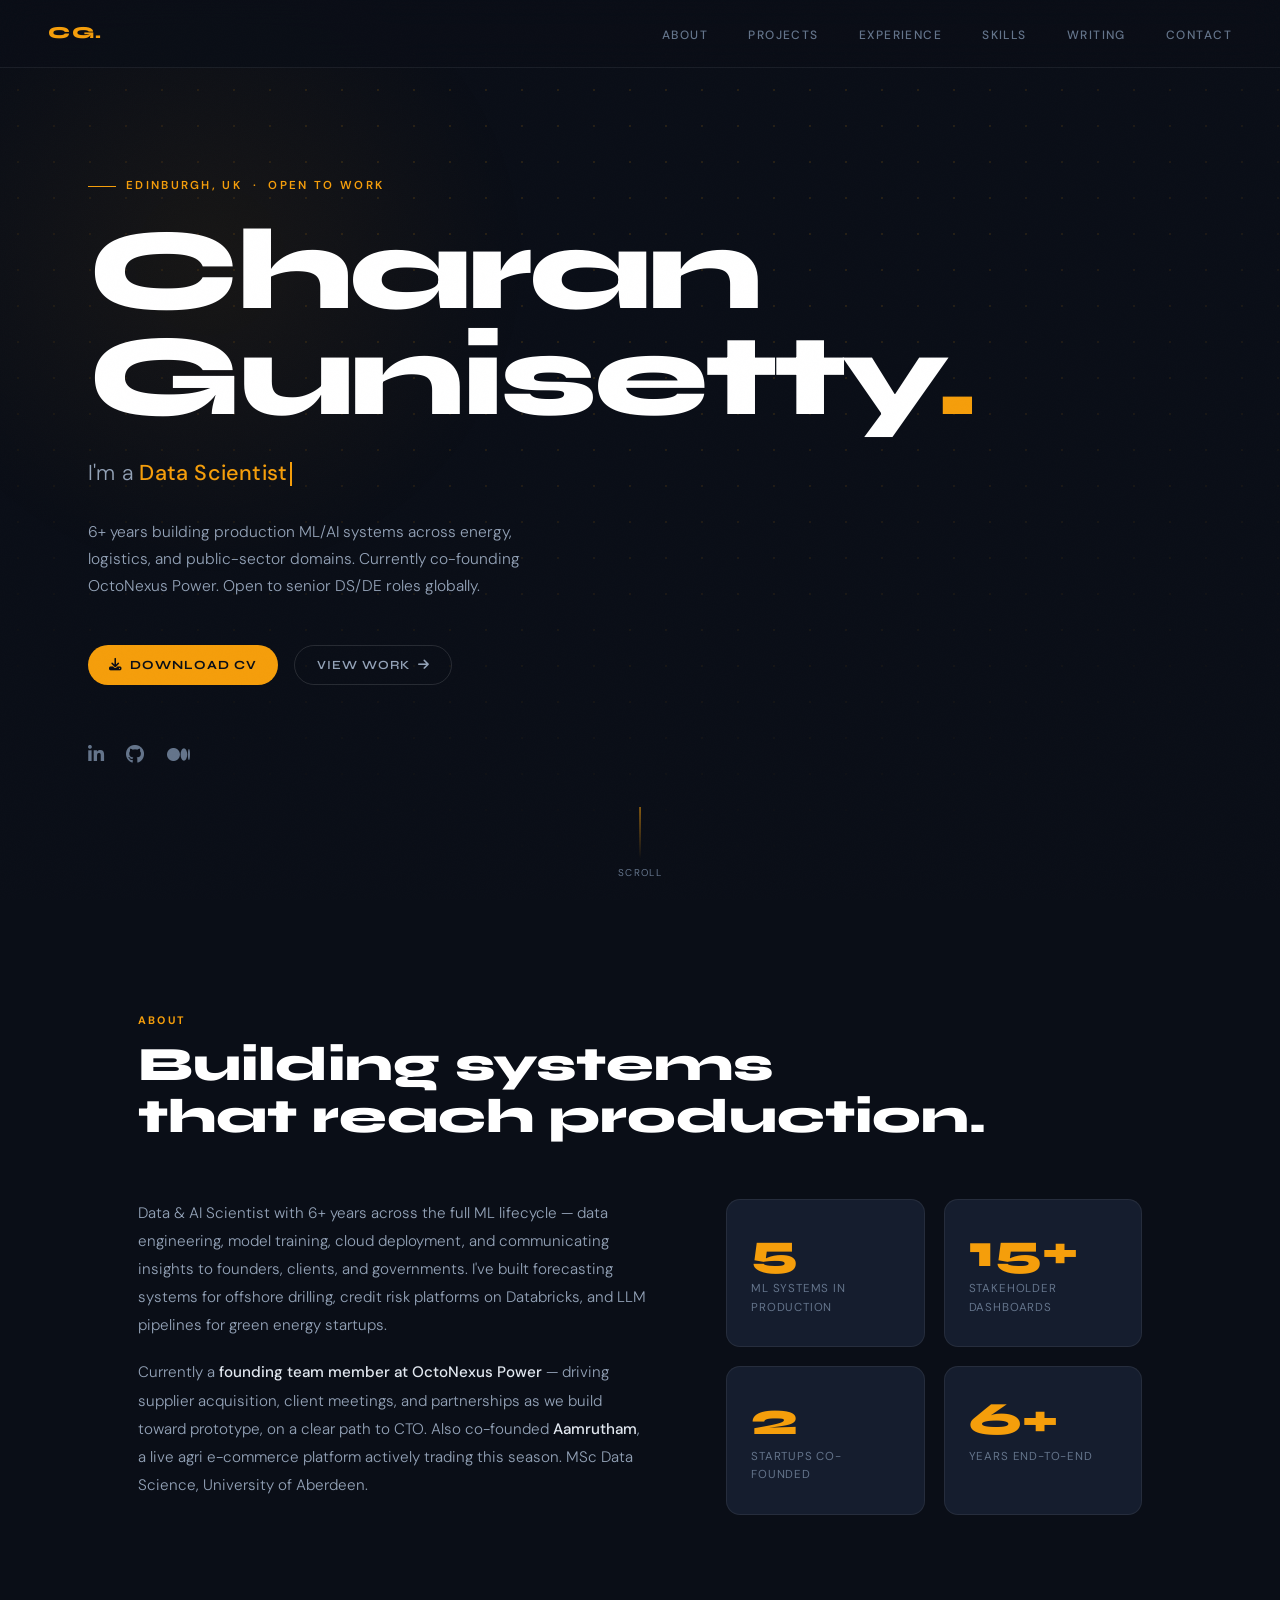
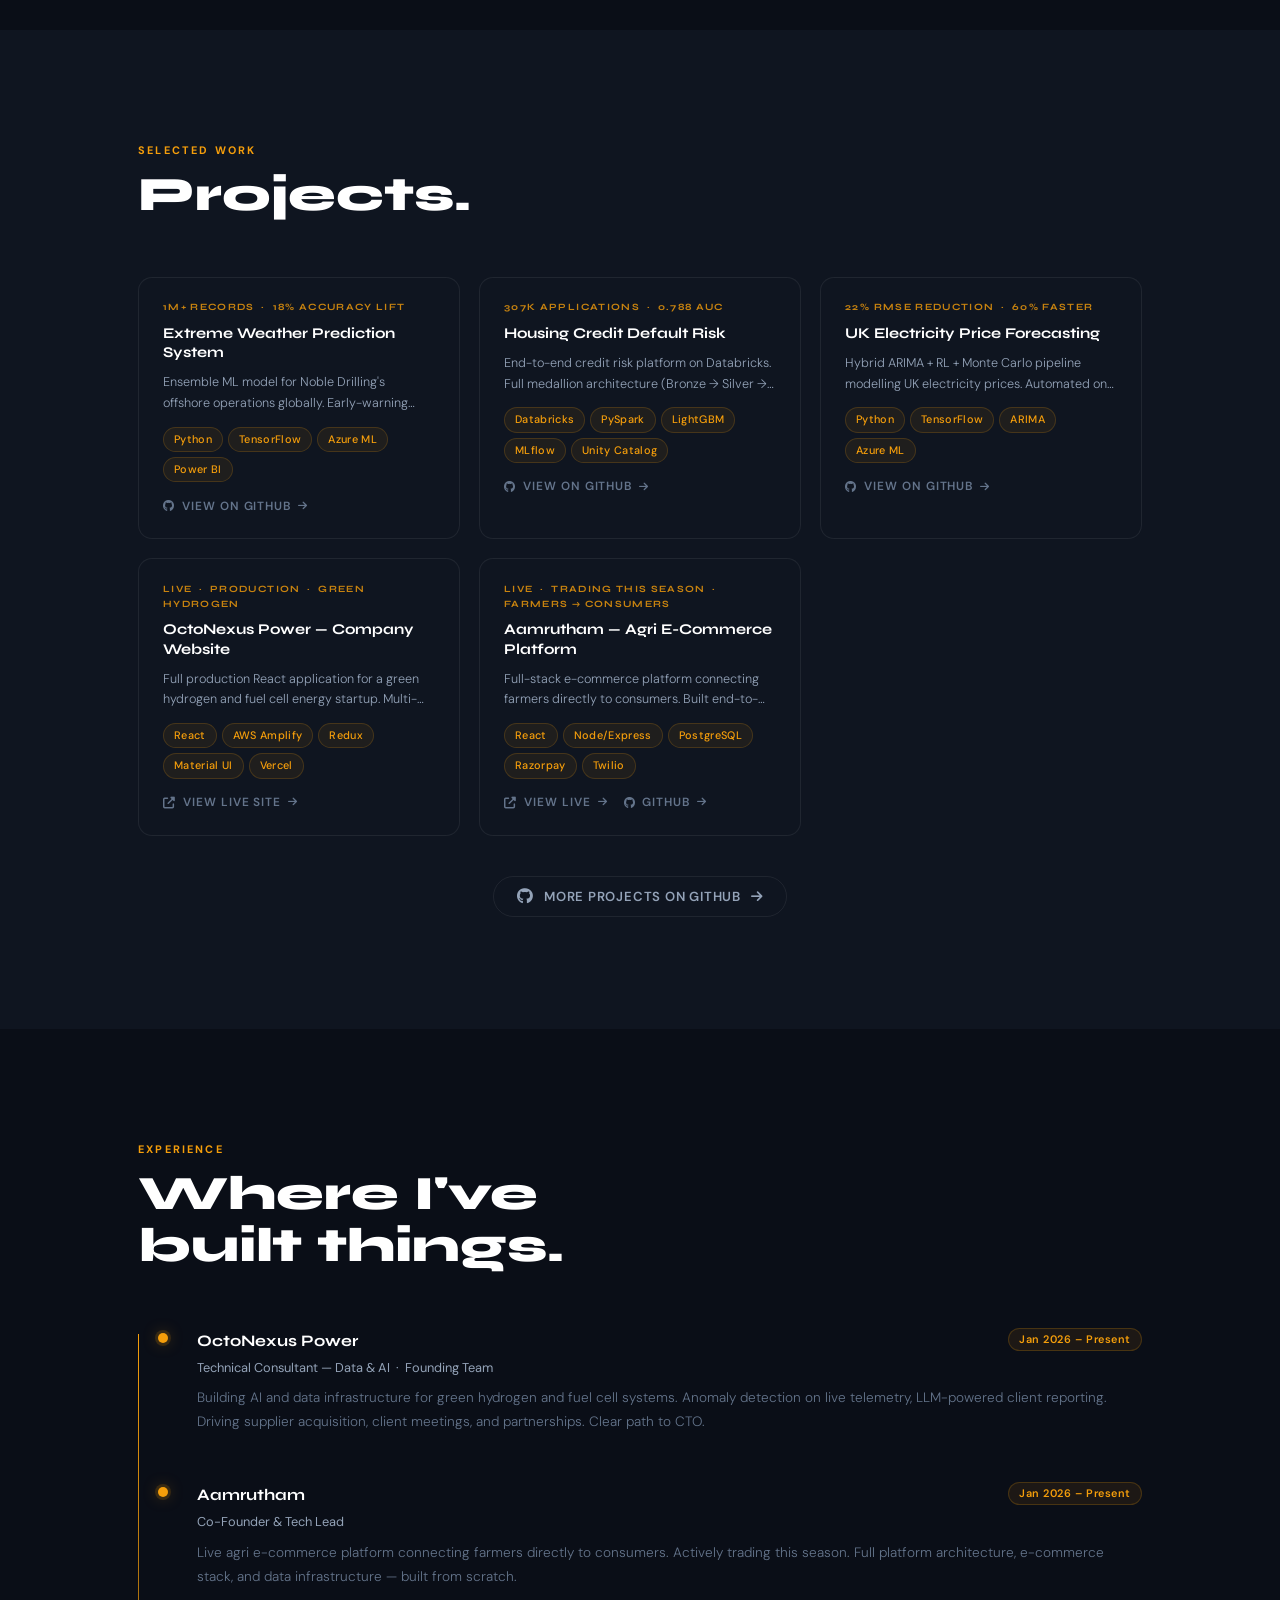
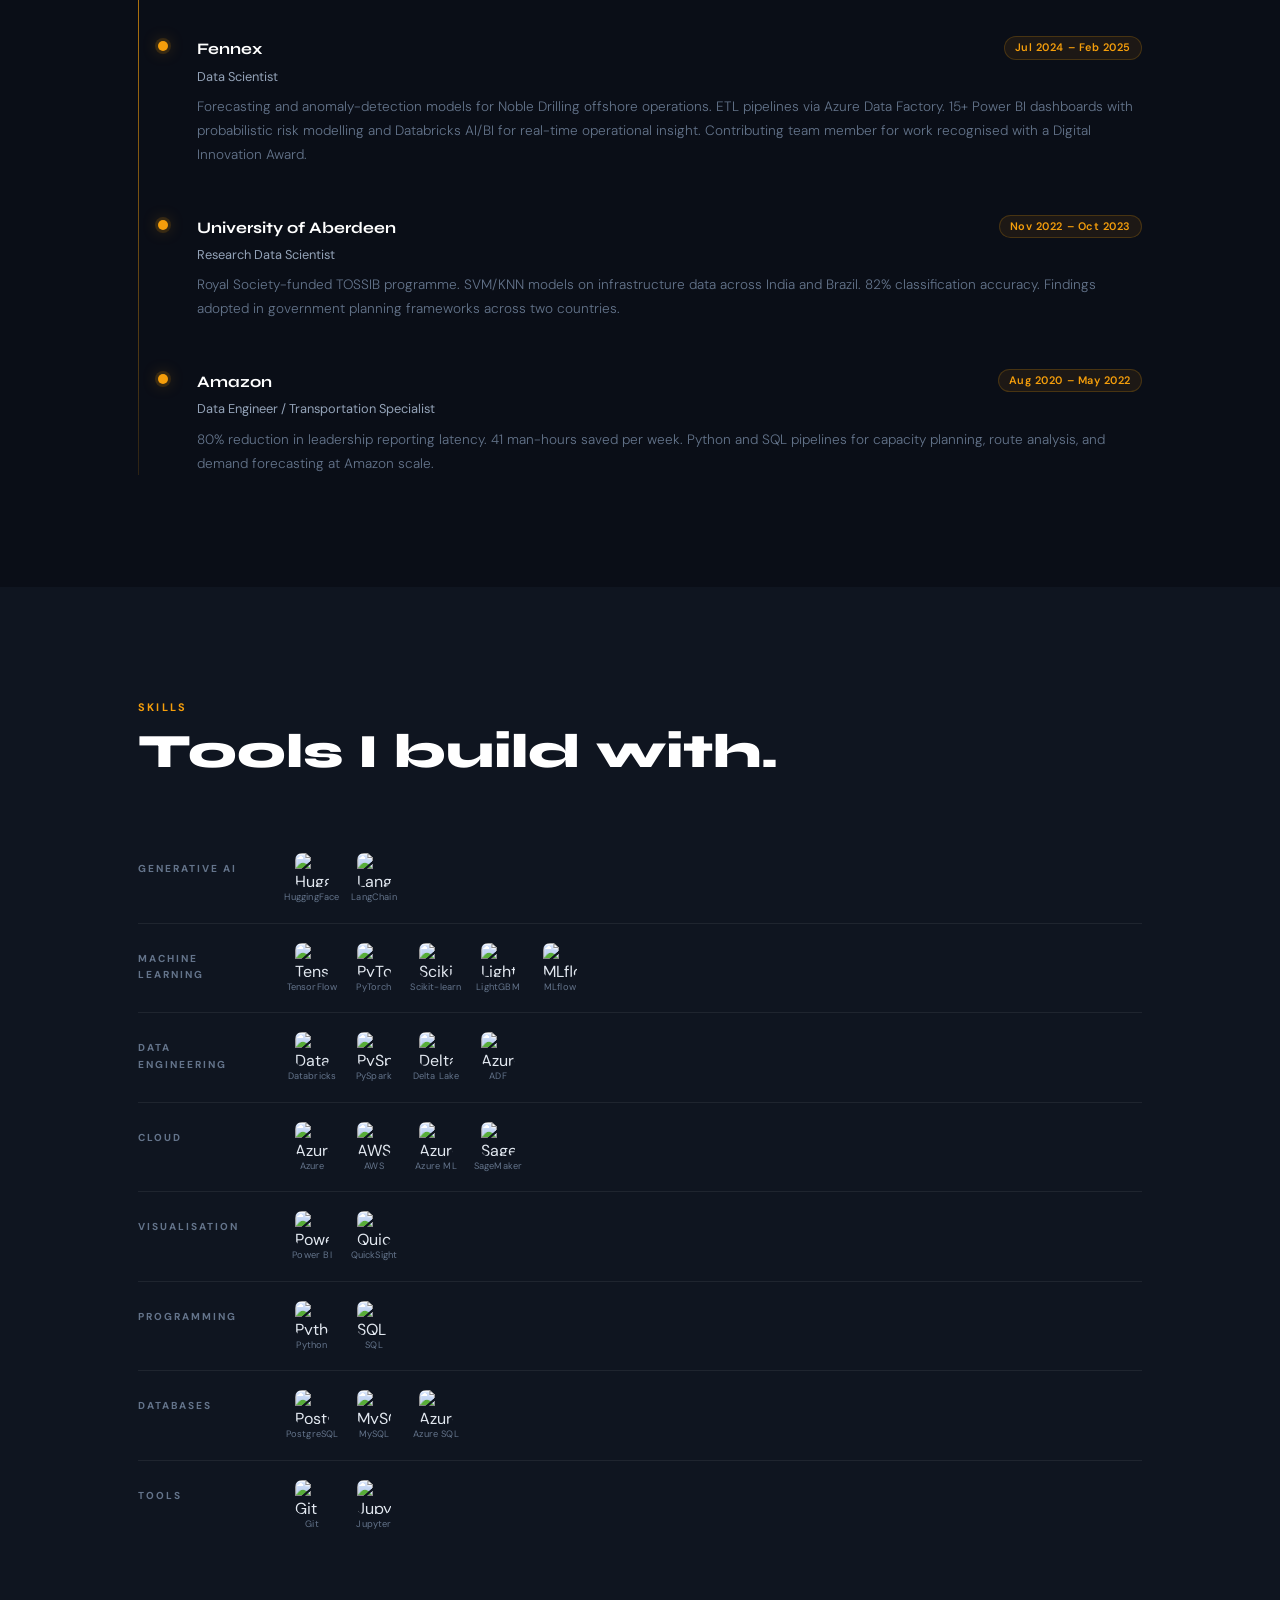
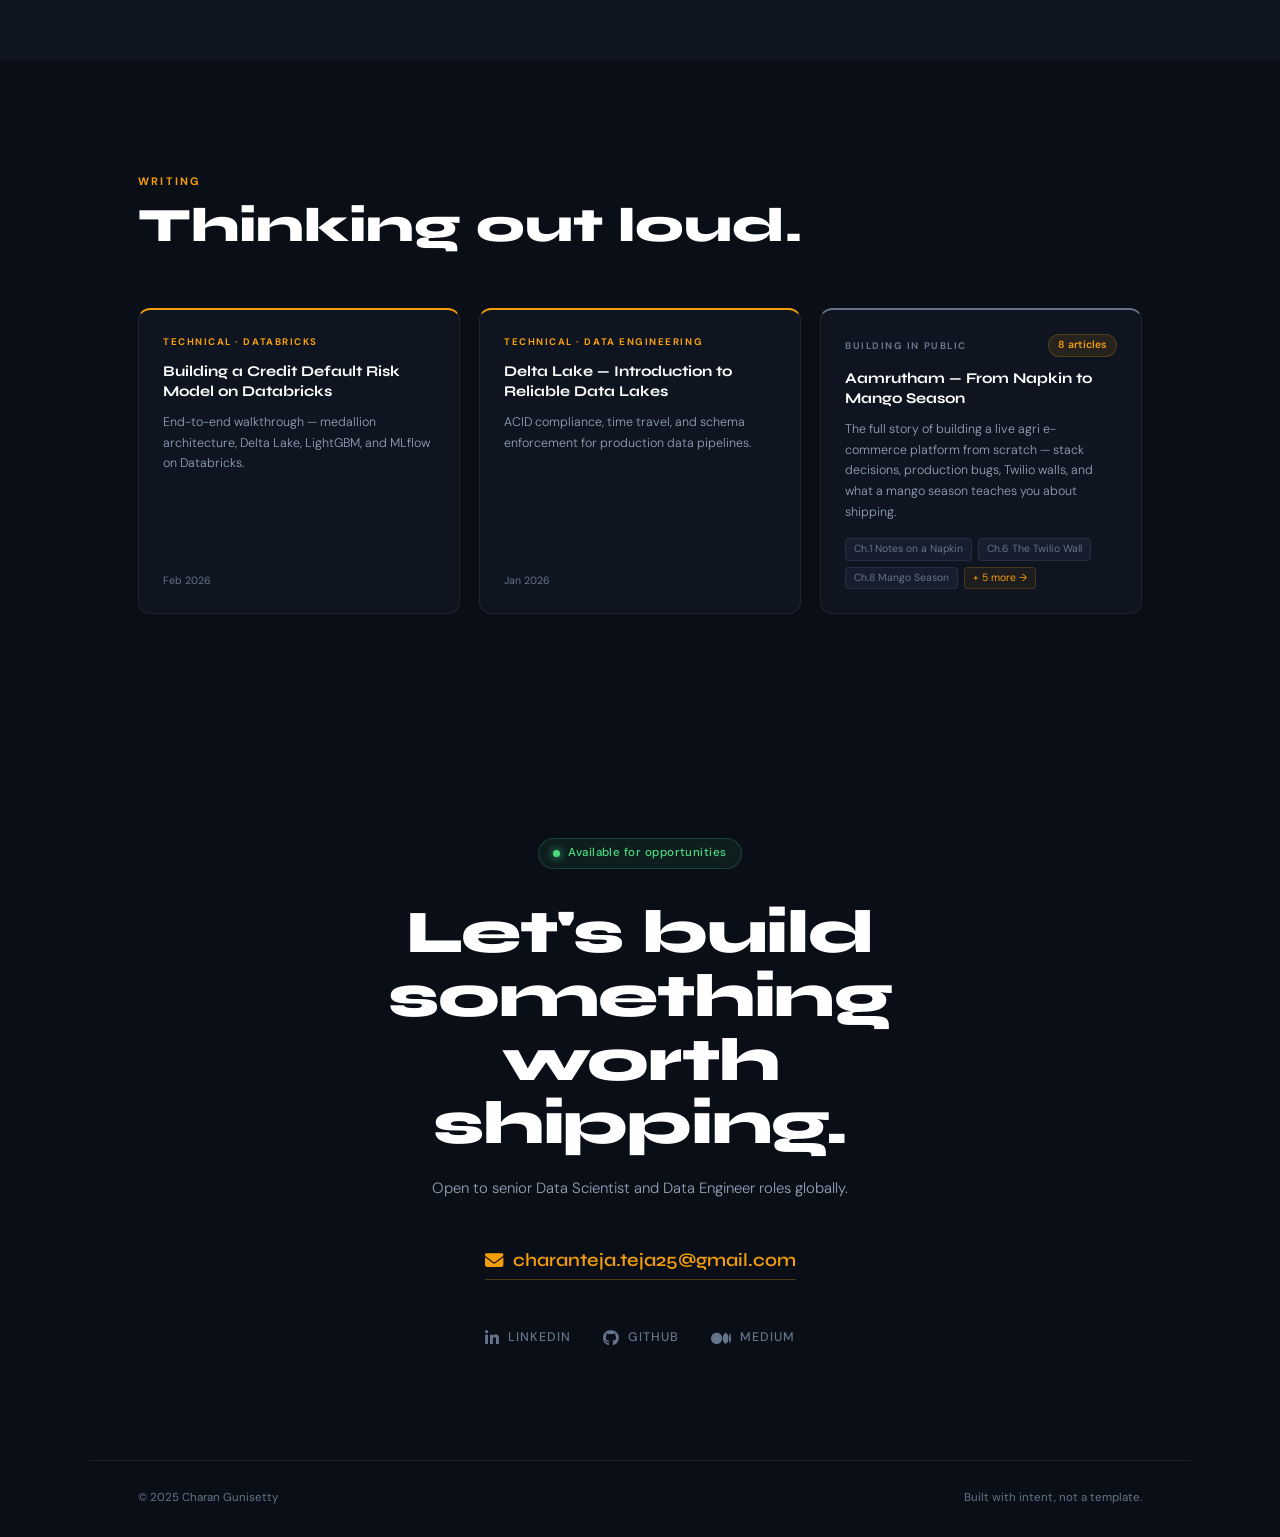
==== commit 41aef641: "Rebuild portfolio — dark theme, production-ready Complete redesign: Syne + DM Sans, amber accent, da" ====
--- a/index.html
+++ b/index.html
@@ -1,579 +1,1460 @@
-<!DOCTYPE HTML>
+<!DOCTYPE html>
 <html lang="en">
 <head>
-    <title>Venkata Charan Teja Gunisetty - Data Scientist</title>
-    <meta charset="utf-8" />
-    <meta name="viewport" content="width=device-width, initial-scale=1, user-scalable=no" />
-    <meta name="description" content="Venkata Charan Teja Gunisetty's portfolio showcasing expertise in Data Science, Machine Learning, and AI." />
-    <meta name="keywords" content="Venkata Charan Teja Gunisetty, Data Science, Machine Learning, Deep Learning, Python, SQL, Power BI, AWS, Azure" />
-    <meta name="viewport" content="width=device-width, initial-scale=1.0">
-    
-    <!-- Link to your stylesheets -->
-    <link rel="stylesheet" href="assets/css/main.css" />
-    <link rel="stylesheet" href="assets/css/custom.css" />
-    
-    <!-- Link to Font Awesome Icons -->
-    <link rel="stylesheet" href="https://cdnjs.cloudflare.com/ajax/libs/font-awesome/6.0.0-beta3/css/all.min.css">
-    
-    <!-- Link to noscript stylesheet -->
-    <noscript><link rel="stylesheet" href="assets/css/noscript.css" /></noscript>
-    
-    <!-- Favicons -->
-    <link rel="icon" href="images/plogo.png" type="image/png" />
-    <style>
-        .achievement {
-            display: none; /* Initially hidden */
-            position: relative;
-        }
-        .tooltip {
-            display: none;
-            position: absolute;
-            background-color: #333;
-            color: #fff;
-            padding: 5px;
-            border-radius: 5px;
-            top: 100%;
-            left: 50%;
-            transform: translateX(-50%);
-            z-index: 10;
-            white-space: nowrap;
-            font-size: 12px;
-            font-weight: bold;
-        }
-        .descr:hover .achievement {
-            display: block; /* Show on hover */
-        }
-        .descr:hover .tooltip {
-            display: block; /* Show tooltip on hover */
-        }
-        .date {
-            position: relative;
-        }
-        .date .tooltip {
-            position: absolute;
-            top: -20px;
-            left: 50%;
-            transform: translateX(-50%);
-        }
-    </style>
+  <meta charset="UTF-8">
+  <meta name="viewport" content="width=device-width, initial-scale=1.0">
+  <title>Charan Gunisetty — Data & AI Scientist</title>
+  <meta name="description" content="Charan Gunisetty — Data & AI Scientist, 6+ years building production ML/AI systems. Open to senior DS/DE roles globally.">
+
+  <link rel="preconnect" href="https://fonts.googleapis.com">
+  <link href="https://fonts.googleapis.com/css2?family=Syne:wght@400;600;700;800&family=DM+Sans:ital,wght@0,300;0,400;0,500;1,300&display=swap" rel="stylesheet">
+  <link rel="stylesheet" href="https://cdnjs.cloudflare.com/ajax/libs/font-awesome/6.4.0/css/all.min.css">
+
+  <style>
+    /* ── VARIABLES ──────────────────────────────── */
+    :root {
+      --bg:       #0a0e17;
+      --bg2:      #0f1520;
+      --bg3:      #151d2e;
+      --border:   rgba(255,255,255,0.07);
+      --border2:  rgba(255,255,255,0.12);
+      --acc:      #f59e0b;
+      --acc2:     #fbbf24;
+      --text:     #e2e8f0;
+      --muted:    #64748b;
+      --muted2:   #94a3b8;
+      --green:    #4ade80;
+      --disp:     'Syne', sans-serif;
+      --body:     'DM Sans', sans-serif;
+    }
+
+    /* ── RESET ──────────────────────────────────── */
+    *, *::before, *::after { margin:0; padding:0; box-sizing:border-box; }
+    html { scroll-behavior:smooth; font-size:16px; }
+    body {
+      background: var(--bg);
+      color: var(--text);
+      font-family: var(--body);
+      line-height: 1.6;
+      overflow-x: hidden;
+    }
+    a { color:inherit; text-decoration:none; }
+    img { display:block; }
+
+    ::-webkit-scrollbar { width:3px; }
+    ::-webkit-scrollbar-track { background:var(--bg); }
+    ::-webkit-scrollbar-thumb { background:var(--acc); border-radius:2px; }
+
+    /* ── NOISE OVERLAY ──────────────────────────── */
+    body::before {
+      content:'';
+      position:fixed; inset:0;
+      background-image: url("data:image/svg+xml,%3Csvg viewBox='0 0 256 256' xmlns='http://www.w3.org/2000/svg'%3E%3Cfilter id='noise'%3E%3CfeTurbulence type='fractalNoise' baseFrequency='0.9' numOctaves='4' stitchTiles='stitch'/%3E%3C/filter%3E%3Crect width='100%25' height='100%25' filter='url(%23noise)' opacity='0.03'/%3E%3C/svg%3E");
+      background-repeat: repeat;
+      background-size: 256px;
+      pointer-events: none;
+      z-index: 999;
+      opacity: 0.4;
+    }
+
+    /* ── NAV ────────────────────────────────────── */
+    nav {
+      position: fixed;
+      top:0; left:0; right:0;
+      z-index: 100;
+      display: flex;
+      justify-content: space-between;
+      align-items: center;
+      padding: 1.25rem 3rem;
+      background: rgba(10,14,23,0.8);
+      backdrop-filter: blur(16px);
+      border-bottom: 1px solid var(--border);
+      transition: padding 0.3s ease;
+    }
+    nav.scrolled { padding: 0.85rem 3rem; }
+    .nav-logo {
+      font-family: var(--disp);
+      font-weight: 800;
+      font-size: 1.05rem;
+      letter-spacing: 0.1em;
+      color: var(--acc);
+    }
+    .nav-links {
+      display: flex;
+      gap: 2.5rem;
+      list-style: none;
+    }
+    .nav-links a {
+      font-size: 0.75rem;
+      font-weight: 500;
+      letter-spacing: 0.12em;
+      text-transform: uppercase;
+      color: var(--muted);
+      position: relative;
+      padding-bottom: 3px;
+      transition: color 0.2s;
+    }
+    .nav-links a::after {
+      content:'';
+      position:absolute;
+      bottom:0; left:0;
+      height:1px; width:0;
+      background: var(--acc);
+      transition: width 0.25s ease;
+    }
+    .nav-links a:hover { color: var(--text); }
+    .nav-links a:hover::after { width:100%; }
+
+    /* ── HERO ───────────────────────────────────── */
+    #hero {
+      min-height: 100vh;
+      display: flex;
+      flex-direction: column;
+      justify-content: center;
+      padding: 7rem 3rem 4rem;
+      max-width: 1200px;
+      margin: 0 auto;
+      position: relative;
+    }
+    .hero-left { display: contents; }
+    .hero-photo-wrap { display: none; }
+    .hero-photo {
+      width: 300px;
+      height: 380px;
+      object-fit: cover;
+      object-position: center top;
+      border-radius: 0;
+      border: none;
+      display: block;
+      opacity: 0;
+      animation: fadeUp 0.8s ease 1.2s forwards;
+      /* fade edges into dark background — face stays sharp */
+      -webkit-mask-image: radial-gradient(
+        ellipse 82% 88% at 50% 38%,
+        black 38%,
+        rgba(0,0,0,0.95) 52%,
+        rgba(0,0,0,0.6) 65%,
+        transparent 80%
+      );
+      mask-image: radial-gradient(
+        ellipse 82% 88% at 50% 38%,
+        black 38%,
+        rgba(0,0,0,0.95) 52%,
+        rgba(0,0,0,0.6) 65%,
+        transparent 80%
+      );
+    }
+    .hero-photo-accent { display: none; }
+    @media (max-width: 960px) {
+      #hero { grid-template-columns: 1fr; }
+      .hero-photo-wrap { display: none; }
+    }
+
+    /* Dot grid */
+    #hero::before {
+      content:'';
+      position:fixed; inset:0;
+      background-image: radial-gradient(circle, rgba(245,158,11,0.12) 1px, transparent 1px);
+      background-size: 36px 36px;
+      pointer-events: none;
+      z-index: -1;
+      mask-image: radial-gradient(ellipse 80% 80% at 50% 20%, black 30%, transparent 100%);
+    }
+
+    /* Ambient glow */
+    .hero-glow {
+      position:absolute;
+      width:700px; height:700px;
+      border-radius:50%;
+      background: radial-gradient(circle, rgba(245,158,11,0.06) 0%, transparent 65%);
+      top:-10%; left:-15%;
+      pointer-events:none;
+      z-index:-1;
+    }
+
+    .hero-eyebrow {
+      font-size: 0.72rem;
+      font-weight: 600;
+      letter-spacing: 0.2em;
+      text-transform: uppercase;
+      color: var(--acc);
+      margin-bottom: 1.4rem;
+      display: flex;
+      align-items: center;
+      gap: 10px;
+      opacity: 0;
+      animation: fadeUp 0.6s ease 0.15s forwards;
+    }
+    .hero-eyebrow::before {
+      content:'';
+      width: 28px; height: 1px;
+      background: var(--acc);
+    }
+
+    .hero-name {
+      font-family: var(--disp);
+      font-weight: 800;
+      font-size: clamp(3.5rem, 9vw, 7.5rem);
+      line-height: 0.92;
+      letter-spacing: -0.03em;
+      color: #fff;
+      margin-bottom: 1.6rem;
+      opacity: 0;
+      animation: fadeUp 0.7s ease 0.3s forwards;
+    }
+    .hero-name .accent-dot { color: var(--acc); }
+
+    .hero-role-line {
+      font-size: clamp(1rem, 2.2vw, 1.35rem);
+      font-weight: 300;
+      color: var(--muted2);
+      margin-bottom: 1.8rem;
+      opacity: 0;
+      animation: fadeUp 0.7s ease 0.5s forwards;
+      letter-spacing: 0.01em;
+    }
+    #role-text {
+      color: var(--acc);
+      font-weight: 500;
+      transition: opacity 0.3s ease, transform 0.3s ease;
+    }
+    .cursor {
+      display: inline-block;
+      width: 2px; height: 1.1em;
+      background: var(--acc);
+      vertical-align: middle;
+      margin-left: 3px;
+      animation: blink 1s step-end infinite;
+    }
+
+    .hero-sub {
+      font-size: 0.97rem;
+      color: var(--muted2);
+      max-width: 480px;
+      line-height: 1.75;
+      margin-bottom: 2.8rem;
+      font-weight: 300;
+      opacity: 0;
+      animation: fadeUp 0.7s ease 0.7s forwards;
+    }
+
+    .hero-ctas {
+      display: flex;
+      gap: 1rem;
+      flex-wrap: wrap;
+      opacity: 0;
+      animation: fadeUp 0.7s ease 0.9s forwards;
+    }
+
+    .btn-solid {
+      display: inline-flex;
+      align-items: center;
+      gap: 8px;
+      padding: 0.72em 1.7em;
+      background: var(--acc);
+      color: #0a0e17;
+      border-radius: 50px;
+      font-family: var(--disp);
+      font-weight: 700;
+      font-size: 0.78rem;
+      letter-spacing: 0.08em;
+      text-transform: uppercase;
+      box-shadow: 0 0 0 0 rgba(245,158,11,0.4);
+      transition: transform 0.2s ease, box-shadow 0.2s ease;
+    }
+    .btn-solid:hover {
+      transform: translateY(-2px);
+      box-shadow: 0 8px 30px rgba(245,158,11,0.4);
+    }
+
+    .btn-ghost {
+      display: inline-flex;
+      align-items: center;
+      gap: 8px;
+      padding: 0.72em 1.7em;
+      background: transparent;
+      color: var(--muted2);
+      border-radius: 50px;
+      border: 1px solid var(--border2);
+      font-family: var(--disp);
+      font-weight: 600;
+      font-size: 0.78rem;
+      letter-spacing: 0.08em;
+      text-transform: uppercase;
+      transition: border-color 0.2s, color 0.2s, transform 0.2s;
+    }
+    .btn-ghost:hover {
+      border-color: var(--acc);
+      color: var(--acc);
+      transform: translateY(-2px);
+    }
+
+    .hero-socials {
+      display: flex;
+      gap: 1.4rem;
+      margin-top: 3.5rem;
+      opacity: 0;
+      animation: fadeUp 0.7s ease 1.1s forwards;
+    }
+    .hero-socials a {
+      font-size: 1.15rem;
+      color: var(--muted);
+      transition: color 0.2s, transform 0.2s;
+    }
+    .hero-socials a:hover { color: var(--acc); transform: translateY(-3px); }
+
+    .scroll-cue {
+      position: absolute;
+      bottom: 1.2rem; left: 50%;
+      transform: translateX(-50%);
+      display: flex;
+      flex-direction: column;
+      align-items: center;
+      gap: 6px;
+      opacity: 0;
+      animation: fadeIn 0.8s ease 2s forwards;
+    }
+    .scroll-cue span {
+      font-size: 0.62rem;
+      letter-spacing: 0.15em;
+      text-transform: uppercase;
+      color: var(--muted);
+      writing-mode: horizontal-tb;
+    }
+    .scroll-line {
+      width: 1px; height: 52px;
+      background: linear-gradient(to bottom, var(--acc), transparent);
+      animation: grow 2s ease infinite;
+      transform-origin: top;
+    }
+
+    /* ── SECTION SHARED ─────────────────────────── */
+    .section-wrap {
+      max-width: 1100px;
+      margin: 0 auto;
+      padding: 7rem 3rem;
+    }
+
+    .s-label {
+      font-size: 0.68rem;
+      font-weight: 700;
+      letter-spacing: 0.2em;
+      text-transform: uppercase;
+      color: var(--acc);
+      margin-bottom: 0.6rem;
+    }
+    .s-title {
+      font-family: var(--disp);
+      font-weight: 800;
+      font-size: clamp(1.9rem, 4vw, 3rem);
+      color: #fff;
+      line-height: 1.08;
+      margin-bottom: 3.5rem;
+    }
+
+    /* Reveal */
+    .r {
+      opacity: 0;
+      transform: translateY(30px);
+      transition: opacity 0.65s ease, transform 0.65s ease;
+    }
+    .r.on { opacity:1; transform:translateY(0); }
+
+    /* ── ABOUT ──────────────────────────────────── */
+    #about { background: var(--bg); }
+
+    .about-inner {
+      display: grid;
+      grid-template-columns: 1.1fr 0.9fr;
+      gap: 5rem;
+      align-items: start;
+    }
+    .about-right {
+      display: flex;
+      flex-direction: column;
+      gap: 1.5rem;
+    }
+    .about-photo-wrap {
+      display: flex;
+      justify-content: center;
+    }
+    .about-photo {
+      width: 140px;
+      height: 140px;
+      border-radius: 50%;
+      object-fit: cover;
+      object-position: center top;
+      border: 2px solid rgba(245,158,11,0.4);
+      box-shadow: 0 0 0 4px rgba(245,158,11,0.1), 0 8px 32px rgba(0,0,0,0.4);
+      transition: box-shadow 0.3s ease, transform 0.3s ease;
+    }
+    .about-photo:hover {
+      transform: scale(1.04);
+      box-shadow: 0 0 0 5px rgba(245,158,11,0.25), 0 12px 40px rgba(0,0,0,0.5);
+    }
+
+    .about-body p {
+      font-size: 0.95rem;
+      color: var(--muted2);
+      line-height: 1.85;
+      margin-bottom: 1.2rem;
+      font-weight: 300;
+    }
+    .about-body strong { color: var(--text); font-weight: 500; }
+    .about-body a {
+      color: var(--acc);
+      border-bottom: 1px dotted rgba(245,158,11,0.4);
+      transition: border-color 0.2s;
+    }
+    .about-body a:hover { border-color: var(--acc); }
+
+    .stats-grid {
+      display: grid;
+      grid-template-columns: 1fr 1fr;
+      gap: 1.2rem;
+    }
+    .stat-card {
+      background: var(--bg3);
+      border: 1px solid var(--border);
+      border-radius: 14px;
+      padding: 1.8rem 1.5rem;
+      position: relative;
+      overflow: hidden;
+      transition: transform 0.25s, border-color 0.25s;
+    }
+    .stat-card::after {
+      content:'';
+      position:absolute;
+      top:0; left:0; right:0;
+      height: 2px;
+      background: var(--acc);
+      transform: scaleX(0);
+      transform-origin: left;
+      transition: transform 0.4s ease;
+    }
+    .stat-card:hover { transform: translateY(-4px); border-color: rgba(245,158,11,0.25); }
+    .stat-card:hover::after { transform: scaleX(1); }
+    .stat-n {
+      font-family: var(--disp);
+      font-size: 2.9rem;
+      font-weight: 800;
+      color: var(--acc);
+      line-height: 1;
+      margin-bottom: 0.35rem;
+    }
+    .stat-l {
+      font-size: 0.72rem;
+      color: var(--muted);
+      text-transform: uppercase;
+      letter-spacing: 0.07em;
+    }
+
+    /* ── GITHUB CALENDAR ───────────────────────── */
+    .gh-calendar {
+      margin-top: 3rem;
+      background: var(--bg2);
+      border: 1px solid var(--border);
+      border-radius: 14px;
+      padding: 1.5rem 1.8rem;
+    }
+    .gh-calendar-header {
+      display: flex;
+      justify-content: space-between;
+      align-items: center;
+      margin-bottom: 1.2rem;
+      font-size: 0.75rem;
+      font-weight: 600;
+      letter-spacing: 0.08em;
+      text-transform: uppercase;
+      color: var(--muted);
+    }
+    .gh-calendar-header a {
+      color: var(--acc);
+      font-size: 0.7rem;
+      transition: opacity 0.2s;
+    }
+    .gh-calendar-header a:hover { opacity: 0.75; }
+    .gh-calendar-img {
+      width: 100%;
+      height: auto;
+      border-radius: 6px;
+      opacity: 0.85;
+      filter: brightness(1.1);
+    }
+
+    /* ── PROJECTS ───────────────────────────────── */
+    #projects { background: var(--bg2); }
+
+    .proj-row {
+      display: grid;
+      grid-template-columns: repeat(3, 1fr);
+      gap: 1.2rem;
+      /* let hovered cards overflow their cells */
+      overflow: visible;
+    }
+
+    .proj-card {
+      background: var(--bg2);
+      border: 1px solid var(--border);
+      border-radius: 14px;
+      padding: 1.4rem 1.5rem;
+      display: flex;
+      flex-direction: column;
+      position: relative;
+      overflow: hidden;
+      z-index: 1;
+      transition: transform 0.3s cubic-bezier(0.34, 1.4, 0.64, 1),
+                  border-color 0.25s ease,
+                  box-shadow 0.3s ease,
+                  background 0.25s ease,
+                  z-index 0s 0.3s; /* delay z-index reset until after shrink */
+    }
+    .proj-card::before {
+      content: '';
+      position: absolute;
+      top: 0; left: 0; right: 0;
+      height: 2px;
+      background: linear-gradient(90deg, var(--acc), transparent);
+      opacity: 0;
+      transition: opacity 0.25s ease;
+    }
+    .proj-card:hover {
+      transform: translateY(-12px) scale(1.05);
+      border-color: rgba(245,158,11,0.4);
+      background: var(--bg3);
+      z-index: 10;
+      transition-delay: 0s;
+      box-shadow: 0 32px 64px rgba(0,0,0,0.7),
+                  0 0 0 1px rgba(245,158,11,0.15),
+                  0 0 50px rgba(245,158,11,0.07);
+      overflow: visible;
+    }
+    .proj-card:hover::before { opacity: 1; }
+
+    .proj-kpi {
+      font-family: var(--disp);
+      font-size: 0.6rem;
+      font-weight: 700;
+      letter-spacing: 0.14em;
+      text-transform: uppercase;
+      color: var(--acc);
+      margin-bottom: 0.5rem;
+      opacity: 0.8;
+    }
+    .proj-title {
+      font-family: var(--disp);
+      font-size: 0.93rem;
+      font-weight: 700;
+      color: #fff;
+      line-height: 1.3;
+      margin-bottom: 0.6rem;
+    }
+    .proj-body {
+      font-size: 0.79rem;
+      color: var(--muted2);
+      line-height: 1.65;
+      font-weight: 300;
+      margin-bottom: 0.8rem;
+      /* clamp to 2 lines at rest */
+      display: -webkit-box;
+      -webkit-line-clamp: 2;
+      -webkit-box-orient: vertical;
+      overflow: hidden;
+      transition: max-height 0.35s ease, -webkit-line-clamp 0s;
+    }
+    .proj-card:hover .proj-body {
+      display: block;
+      overflow: visible;
+    }
+    .proj-tags {
+      display: flex;
+      flex-wrap: wrap;
+      gap: 5px;
+      margin-bottom: 0.9rem;
+    }
+    .proj-tag {
+      font-size: 0.68rem;
+      font-weight: 500;
+      padding: 3px 10px;
+      border-radius: 20px;
+      background: rgba(245,158,11,0.07);
+      color: var(--acc);
+      border: 1px solid rgba(245,158,11,0.18);
+      letter-spacing: 0.03em;
+    }
+    .proj-cta {
+      display: inline-flex;
+      align-items: center;
+      gap: 7px;
+      font-size: 0.74rem;
+      font-weight: 600;
+      letter-spacing: 0.08em;
+      text-transform: uppercase;
+      color: var(--muted);
+      transition: color 0.2s, gap 0.2s;
+      width: fit-content;
+    }
+    .proj-cta:hover { color: var(--acc); gap: 10px; }
+
+    .proj-github-cta {
+      margin-top: 2.5rem;
+      text-align: center;
+    }
+    .proj-github-link {
+      display: inline-flex;
+      align-items: center;
+      gap: 10px;
+      font-size: 0.82rem;
+      font-weight: 600;
+      letter-spacing: 0.06em;
+      text-transform: uppercase;
+      color: var(--muted2);
+      border: 1px solid var(--border);
+      border-radius: 50px;
+      padding: 0.7em 1.8em;
+      transition: color 0.2s, border-color 0.2s, transform 0.2s;
+    }
+    .proj-github-link:hover {
+      color: var(--acc);
+      border-color: rgba(245,158,11,0.4);
+      transform: translateY(-2px);
+    }
+    .proj-github-link .fa-github { font-size: 1rem; }
+
+    /* ── EXPERIENCE ─────────────────────────────── */
+    #experience { background: var(--bg); }
+
+    .tl {
+      position: relative;
+      padding-left: 1.5rem;
+    }
+    .tl::before {
+      content:'';
+      position:absolute;
+      left:0; top:6px; bottom:0;
+      width:1px;
+      background: linear-gradient(to bottom, var(--acc) 0%, rgba(245,158,11,0.15) 100%);
+    }
+
+    .tl-item {
+      position:relative;
+      padding: 0 0 3rem 2.2rem;
+    }
+    .tl-item:last-child { padding-bottom:0; }
+    .tl-item::before {
+      content:'';
+      position:absolute;
+      left:-4.5px; top:5px;
+      width:10px; height:10px;
+      border-radius:50%;
+      background: var(--acc);
+      box-shadow: 0 0 0 3px rgba(245,158,11,0.15), 0 0 16px rgba(245,158,11,0.4);
+      transition: box-shadow 0.3s ease;
+    }
+    .tl-item:hover::before {
+      box-shadow: 0 0 0 5px rgba(245,158,11,0.2), 0 0 24px rgba(245,158,11,0.6);
+    }
+
+    .tl-top {
+      display:flex;
+      align-items:flex-start;
+      justify-content:space-between;
+      gap:1rem;
+      flex-wrap:wrap;
+      margin-bottom:0.3rem;
+    }
+    .tl-co {
+      font-family: var(--disp);
+      font-weight:700;
+      font-size:1rem;
+      color:#fff;
+    }
+    .tl-badge {
+      font-size:0.68rem;
+      font-weight:600;
+      padding: 2px 10px;
+      border-radius:20px;
+      background: rgba(245,158,11,0.08);
+      color: var(--acc);
+      border: 1px solid rgba(245,158,11,0.2);
+      white-space:nowrap;
+      letter-spacing:0.05em;
+    }
+    .tl-role {
+      font-size:0.8rem;
+      color:var(--muted2);
+      margin-bottom:0.5rem;
+      font-weight:400;
+    }
+    .tl-desc {
+      font-size:0.85rem;
+      color:var(--muted);
+      line-height:1.75;
+      font-weight:300;
+    }
+
+    /* ── SKILLS ─────────────────────────────────── */
+    #skills { background: var(--bg2); }
+
+    .sk-table {
+      display: flex;
+      flex-direction: column;
+    }
+    .sk-row {
+      display: flex;
+      align-items: flex-start;
+      padding: 1.2rem 0;
+      border-bottom: 1px solid var(--border);
+    }
+    .sk-row:last-child { border-bottom: none; }
+
+    .sk-cat {
+      flex-shrink: 0;
+      width: 148px;
+      padding-top: 8px;
+      padding-right: 1.5rem;
+      font-size: 0.63rem;
+      font-weight: 700;
+      letter-spacing: 0.2em;
+      text-transform: uppercase;
+      color: var(--muted);
+    }
+
+    .sk-items {
+      display: flex;
+      flex-wrap: wrap;
+      gap: 10px;
+      align-items: center;
+    }
+
+    .sk-icon {
+      display: flex;
+      flex-direction: column;
+      align-items: center;
+      gap: 5px;
+      cursor: default;
+      transition: transform 0.2s ease;
+      width: 52px;
+    }
+    .sk-icon:hover { transform: translateY(-4px); }
+    .sk-icon img {
+      width: 34px; height: 34px;
+      border-radius: 7px;
+      object-fit: contain;
+    }
+    .sk-icon span {
+      font-size: 0.58rem;
+      color: var(--muted);
+      text-align: center;
+      line-height: 1.2;
+      letter-spacing: 0.02em;
+    }
+
+    @media (max-width: 640px) {
+      .sk-row  { flex-direction: column; gap: 0.8rem; }
+      .sk-cat  { width: auto; padding-top: 0; }
+    }
+
+    /* ── WRITING ────────────────────────────────── */
+    #writing { background: var(--bg); }
+
+    .writing-grid {
+      display: grid;
+      grid-template-columns: 1fr 1fr 1fr;
+      gap: 1.2rem;
+    }
+
+    .article-card {
+      background: var(--bg2);
+      border: 1px solid var(--border);
+      border-radius: 12px;
+      padding: 1.5rem;
+      display: flex;
+      flex-direction: column;
+      gap: 0.7rem;
+      text-decoration: none;
+      color: inherit;
+      transition: border-color 0.25s, transform 0.25s, box-shadow 0.25s;
+    }
+    .article-card:hover {
+      border-color: rgba(245,158,11,0.3);
+      transform: translateY(-4px);
+      box-shadow: 0 16px 40px rgba(0,0,0,0.45);
+      border-bottom-color: rgba(245,158,11,0.3);
+    }
+    .article-card.featured { border-top: 2px solid var(--acc); }
+
+    .article-tag {
+      font-size: 0.6rem;
+      font-weight: 700;
+      letter-spacing: 0.16em;
+      text-transform: uppercase;
+      color: var(--acc);
+    }
+    .article-tag.series { color: var(--muted); }
+    .article-title {
+      font-family: var(--disp);
+      font-size: 0.93rem;
+      font-weight: 700;
+      color: #fff;
+      line-height: 1.35;
+    }
+    .article-desc {
+      font-size: 0.78rem;
+      color: var(--muted2);
+      line-height: 1.65;
+      font-weight: 300;
+      flex: 1;
+    }
+    .article-date {
+      font-size: 0.66rem;
+      color: var(--muted);
+    }
+
+    /* Series card specifics */
+    .series-card { border-top: 2px solid var(--muted); }
+    .series-card:hover { border-top-color: var(--acc); }
+    .series-header {
+      display: flex;
+      align-items: center;
+      justify-content: space-between;
+    }
+    .series-count {
+      font-size: 0.65rem;
+      font-weight: 600;
+      padding: 2px 9px;
+      border-radius: 20px;
+      background: rgba(245,158,11,0.1);
+      color: var(--acc);
+      border: 1px solid rgba(245,158,11,0.2);
+    }
+    .series-chapters {
+      display: flex;
+      flex-wrap: wrap;
+      gap: 6px;
+      margin-top: 0.3rem;
+    }
+    .series-chapters span {
+      font-size: 0.65rem;
+      color: var(--muted);
+      background: var(--bg3);
+      padding: 2px 8px;
+      border-radius: 4px;
+      border: 1px solid var(--border);
+    }
+    .series-chapters span:last-child {
+      color: var(--acc);
+      border-color: rgba(245,158,11,0.2);
+      background: rgba(245,158,11,0.06);
+    }
+
+    @media (max-width: 768px) {
+      .writing-grid { grid-template-columns: 1fr; }
+    }
+
+    /* ── CONTACT ────────────────────────────────── */
+    #contact {
+      background:var(--bg);
+      text-align:center;
+    }
+
+    .contact-inner {
+      max-width:640px;
+      margin:0 auto;
+    }
+
+    .status-pill {
+      display:inline-flex;
+      align-items:center;
+      gap:8px;
+      font-size:0.72rem;
+      font-weight:500;
+      color:var(--green);
+      background:rgba(74,222,128,0.07);
+      border:1px solid rgba(74,222,128,0.2);
+      border-radius:20px;
+      padding:5px 14px;
+      margin-bottom:2rem;
+      letter-spacing:0.04em;
+    }
+    .pulse-dot {
+      width:7px; height:7px;
+      border-radius:50%;
+      background:var(--green);
+      animation:pulse 2s ease-in-out infinite;
+      box-shadow:0 0 8px var(--green);
+    }
+
+    .contact-h {
+      font-family:var(--disp);
+      font-weight:800;
+      font-size:clamp(2.2rem, 5vw, 3.8rem);
+      color:#fff;
+      line-height:1.05;
+      margin-bottom:1.2rem;
+      letter-spacing:-0.02em;
+    }
+
+    .contact-sub {
+      font-size:0.93rem;
+      color:var(--muted2);
+      margin-bottom:2.8rem;
+      line-height:1.75;
+      font-weight:300;
+    }
+
+    .contact-email {
+      display:inline-flex;
+      align-items:center;
+      gap:10px;
+      font-family:var(--disp);
+      font-size:1.15rem;
+      font-weight:600;
+      color:var(--acc);
+      margin-bottom:3rem;
+      padding-bottom:3px;
+      border-bottom:1px solid rgba(245,158,11,0.3);
+      transition:border-color 0.2s;
+    }
+    .contact-email:hover { border-color:var(--acc); }
+
+    .contact-row {
+      display:flex;
+      justify-content:center;
+      gap:2rem;
+      flex-wrap:wrap;
+    }
+    .contact-lnk {
+      display:flex;
+      align-items:center;
+      gap:8px;
+      font-size:0.78rem;
+      font-weight:500;
+      color:var(--muted);
+      letter-spacing:0.08em;
+      text-transform:uppercase;
+      transition:color 0.2s;
+    }
+    .contact-lnk:hover { color:var(--acc); }
+    .contact-lnk i { font-size:1rem; }
+
+    /* ── FOOTER ─────────────────────────────────── */
+    footer {
+      border-top:1px solid var(--border);
+      padding:1.8rem 3rem;
+      display:flex;
+      justify-content:space-between;
+      align-items:center;
+      max-width:1100px;
+      margin:0 auto;
+      font-size:0.72rem;
+      color:var(--muted);
+    }
+
+    /* ── KEYFRAMES ──────────────────────────────── */
+    @keyframes fadeUp {
+      from { opacity:0; transform:translateY(22px); }
+      to   { opacity:1; transform:translateY(0); }
+    }
+    @keyframes fadeIn {
+      from { opacity:0; } to { opacity:1; }
+    }
+    @keyframes blink {
+      0%,100%{opacity:1} 50%{opacity:0}
+    }
+    @keyframes grow {
+      0%   { transform:scaleY(0); transform-origin:top; }
+      49%  { transform:scaleY(1); transform-origin:top; }
+      51%  { transform:scaleY(1); transform-origin:bottom; }
+      100% { transform:scaleY(0); transform-origin:bottom; }
+    }
+    @keyframes pulse {
+      0%,100%{ opacity:1; transform:scale(1); }
+      50%    { opacity:0.5; transform:scale(1.35); }
+    }
+
+    /* ── RESPONSIVE ─────────────────────────────── */
+    @media (max-width:960px) {
+      .proj-row       { grid-template-columns:1fr; max-width:480px; margin:0 auto; }
+      .about-inner    { grid-template-columns:1fr; gap:3rem; }
+      nav             { padding:1rem 1.5rem; }
+      .nav-links      { display:none; }
+      .section-wrap   { padding:5rem 1.5rem; }
+      #hero           { padding:6rem 1.5rem 3rem; }
+    }
+    @media (max-width:600px) {
+      .stats-grid     { grid-template-columns:1fr 1fr; }
+      .hero-ctas      { flex-direction:column; align-items:flex-start; }
+      .contact-row    { gap:1.2rem; }
+      footer          { flex-direction:column; gap:0.5rem; text-align:center; }
+      .scroll-cue     { display:none; }
+    }
+  </style>
 </head>
-<body class="is-preload">
-
-    <!-- Wrapper -->
-    <div id="wrapper">
-
-        <!-- Header -->
-        <header id="header" class="alt">
-            <span class="logo"><img src="images/plogo.png" alt="Logo" style="max-width: 200px; height: auto;" /></span>
-            <h1>Venkata Charan Teja Gunisetty</h1>
-            <p>Transforming Data into Strategic Insights with Precision and Innovation
-            </p>
-            <ul class="icons">
-                <li><a href="https://www.linkedin.com/in/charantejagunisetty/" class="icon brands fa-linkedin alt" title="LinkedIn"><span class="label">LinkedIn</span></a></li>
-                <li><a href="https://github.com/charanteja25" class="icon brands fa-github alt" title="GitHub"><span class="label">GitHub</span></a></li>
-            </ul>
-        </header>          
-
-        <!-- Nav -->
-        <nav id="nav">
-            <ul>
-                <li><a href="#about" class="active">Who I Am</a></li>
-                <li><a href="#projects">My Work</a></li>
-                <li><a href="#timeline">My Journey</a></li>
-                <li><a href="#skills">Expertise</a></li>
-                <!-- <li><a href="#education">Education</a></li> -->
-                <li><a href="#contact">Contact</a></li>
-            </ul>
-        </nav>
-
-        <!-- Main -->
-        <div id="main">
-
-            <!-- About Section -->
-            <section id="about" class="main">
-                <div class="spotlight">
-                    <div class="content">
-                        <header class="major">
-                            <h2>Who I Am</h2>
-                        </header>
-                        <p>I am a motivated and detail-oriented data scientist with a Master's in Data Science from the University of Aberdeen and a strong foundation in machine learning, deep learning, and advanced statistical analysis. My expertise spans across designing and implementing predictive models, optimizing neural networks, and deploying scalable solutions on cloud platforms (AWS, Azure).</p>
-
-                        <p>With hands-on experience in distributed machine learning and multi-agent systems, I have successfully driven innovation in real-time risk assessment, energy optimization, and large-scale data processing for both industry and academia. My recent work at Fennex demonstrates my ability to deploy deep learning models for real-time predictions and develop interactive dashboards for data visualization.</p>
-                        
-                        <p>My master's thesis on electricity price prediction in the UK, which achieved an 18% improvement in accuracy, showcases my ability to apply advanced machine learning techniques to real-world problems. I am passionate about contributing to cutting-edge advancements in AI and machine learning systems through impactful research and development.</p>
-                    </div>
-                    <span class="image"><img src="images/profile.jpg" alt="Venkata Charan Teja Gunisetty" /></span>
-                </div>
-            </section>
-
-            <!-- Projects Section -->
-            <section id="projects" class="main special">
-                <header class="major">
-                    <h2>My Work</h2>
-                </header>
-                <ul class="features">
-                    <li class="project-item">
-                        <a href="https://github.com/charanteja25/Price-prediction-of-electricity-depends-on-renewable-sources" class="image-link">
-                            <span class="image"><img src="assets/images/regional-variations-in-business-electricity-prices.jpg" alt="Regional Variations in Business Electricity Prices" /></span>
-                        </a>
-                        <div class="content">
-                            <h3>UK Electricity Price Prediction</h3>
-                            <p>Master's thesis project that enhanced electricity price prediction accuracy by 18% using machine learning and deep learning techniques. Implemented linear regression, logistic regression, ensemble models, and ANNs to capture complex patterns in electricity price data. Demonstrated 27% reduction in price volatility through renewable energy integration.</p>
-                            <div class="tech-stack">Python, TensorFlow, Scikit-learn, Statistical Analysis</div>
-                        </div>
-                    </li>
-
-                    <li class="project-item">
-                        <a href="https://github.com/charanteja25/extreme-weather-management" class="image-link">
-                            <span class="image"><img src="assets/images/weather-risk.jpg" alt="Extreme Weather Management" /></span>
-                        </a>
-                        <div class="content">
-                            <h3>Extreme Weather Management System</h3>
-                            <p>A comprehensive machine learning system for predicting and managing extreme weather risks. Features include real-time risk assessment using TensorFlow, interactive Plotly visualizations, FastAPI backend, and automated alerts. The system processes weather data through a sophisticated pipeline and provides actionable insights through a modern web interface.</p>
-                            <div class="tech-stack">Python, TensorFlow, FastAPI, Plotly, Machine Learning</div>
-                            <div class="project-links">
-                                <a href="https://github.com/charanteja25/extreme-weather-management" class="button small">View Project</a>
-                                <a href="https://github.com/charanteja25/extreme-weather-management/blob/main/notebooks/weather_analysis.ipynb" class="button small">View Demo</a>
-                            </div>
-                        </div>
-                    </li>
-
-                    <li class="project-item">
-                        <a href="#" class="image-link">
-                            <span class="image"><img src="images/project3.jpg" alt="Sustainable Sanitation" /></span>
-                        </a>
-                        <div class="content">
-                            <h3>Sustainable Sanitation Analysis</h3>
-                            <p>Applied cluster analysis and KNN algorithms to develop predictive models for sanitation data, achieving 82% improvement in accuracy. Created a Sanitation Index that led to 14% improvement in development goals.</p>
-                            <div class="tech-stack">Python, Machine Learning, Power BI, Data Analysis</div>
-                        </div>
-                    </li>
-
-                    <li class="project-item">
-                        <a href="#" class="image-link">
-                            <span class="image"><img src="images/project4.jpg" alt="Amazon Logistics" /></span>
-                        </a>
-                        <div class="content">
-                            <h3>Amazon Logistics Optimization</h3>
-                            <p>Designed and implemented a data pipeline using AWS and Python for analyzing transportation datasets. Reduced delivery times by 8% and automated key data processing tasks, saving 41 man-hours per week.</p>
-                            <div class="tech-stack">AWS, Python, SQL, Amazon Redshift, QuickSight</div>
-                        </div>
-                    </li>
-
-                    <!-- <li class="project-item">
-                        <img src="assets/images/weather-risk.jpg" alt="Extreme Weather Management System" class="project-image">
-                        <div class="content">
-                            <h3>Extreme Weather Management System</h3>
-                            <p>A machine learning-powered system for predicting and managing extreme weather risks. Features include real-time risk assessment, interactive visualizations, and automated alerts.</p>
-                            <div class="tech-stack">
-                                <span>Python</span>
-                                <span>TensorFlow</span>
-                                <span>FastAPI</span>
-                                <span>Plotly</span>
-                            </div>
-                            <div class="project-links">
-                                <a href="https://github.com/charanteja25/extreme-weather-management" target="_blank" class="btn">View Project</a>
-                                <a href="https://github.com/charanteja25/extreme-weather-management/blob/main/notebooks/weather_analysis.ipynb" target="_blank" class="btn">View Demo</a>
-                            </div>
-                        </div>
-                    </li> -->
-                </ul>
-            </section>
-
-            <!-- Timeline Section -->
-            <section id="timeline" class="main special">
-                <header class="major">
-                    <h2>My Journey</h2>
-                </header>
-                <ul>
-                    <li style="--accent-color:#41516C">
-                        <div class="date" title="Click for more details" onclick="toggleAchievements('achievements1')">JUL 2024 – Present
-                            <div class="tooltip">Main achievement: Improved data processing efficiency by 30%</div>
-                        </div>
-                        <div class="title">Data Analyst</div>
-                        <div class="descr">Fennex, United Kingdom
-                            <div class="all-achievements" id="achievements1" style="display:none;">
-                            </div>
-                        </div>
-                    </li>
-                    <li style="--accent-color:#FBCA3E">
-                        <div class="date" title="Click for more details" onclick="toggleAchievements('achievements2')">NOV 2022 – OCT 2023
-                            <div class="tooltip">Main achievement: Enhanced data accuracy by 25%</div>
-                        </div>
-                        <div class="title">Research Assistant</div>
-                        <div class="descr">University of Aberdeen, United Kingdom
-                            <div class="all-achievements" id="achievements2" style="display:none;">
-                            </div>
-                        </div>
-                    </li>
-                    <li style="--accent-color:#FBCA3E">
-                        <div class="date" title="Click for more details" onclick="toggleAchievements('achievements3')">SEP 2022 – SEP 2023
-                            <div class="tooltip">Main achievement: Master's thesis on electricity price prediction in the UK</div>
-                        </div>
-                        <div class="title">Master of Science</div>
-                        <div class="descr">University of Aberdeen, United Kingdom
-                            <div class="all-achievements" id="achievements3" style="display:none;">
-                            </div>
-                        </div>
-                    </li>
-                    <li style="--accent-color:#FBCA3E">
-                        <div class="date" title="Click for more details" onclick="toggleAchievements('achievements4')">AUG 2020 – MAY 2022
-                            <div class="tooltip">Main achievement: Improved delivery times by 8%</div>
-                        </div>
-                        <div class="title">Transportation Specialist</div>
-                        <div class="descr">Amazon, India
-                            <div class="all-achievements" id="achievements4" style="display:none;">
-                            </div>
-                        </div>
-                    </li>
-                    <li style="--accent-color:#FBCA3E">
-                        <div class="date" title="Click for more details" onclick="toggleAchievements('achievements5')">JUL 2019 – JUL 2020
-                            <div class="tooltip">Main achievement: Improved design efficiency by 20%</div>
-                        </div>
-                        <div class="title">Design Engineer</div>
-                        <div class="descr">Zetko DKV, India
-                            <div class="all-achievements" id="achievements5" style="display:none;">
-                            </div>
-                        </div>
-                    </li>
-                    <li style="--accent-color:#FBCA3E">
-                        <div class="date" title="Click for more details" onclick="toggleAchievements('achievements6')">JUL 2017 – JAN 2018
-                            <div class="tooltip">Main achievement: Developed a predictive model for energy consumption</div>
-                        </div>
-                        <div class="title">Research and Development Engineer</div>
-                        <div class="descr">GILLS Pro, India
-                            <div class="all-achievements" id="achievements6" style="display:none;">
-                            </div>
-                        </div>
-                    </li>
-                    <li style="--accent-color:#FBCA3E">
-                        <div class="date" title="Click for more details" onclick="toggleAchievements('achievements7')">OCT 2013 – NOV 2017
-                            <div class="tooltip">Main achievement: Served as College President and led various student initiatives</div>
-                        </div>
-                        <div class="title">Bachelor of Technology in Mechanical Engineering</div>
-                        <div class="descr">JNTU Kakinada, India
-                            <div class="all-achievements" id="achievements7" style="display:none;">
-                            </div>
-                        </div>
-                    </li>                   
-                </ul>
-            </section>
-
-            <!-- Skills Section -->
-            <section id="skills" class="main special">
-                <header class="major">
-                    <h2>Expertise</h2>
-                </header>
-                <div class="skills-container">
-
-                    <!-- Data Analytics -->
-                    <div class="skills-group">
-                        <h3>Data Analytics</h3>
-                        <div class="skills-list">
-                            <div class="skill-item">
-                                <i class="fab fa-python"></i>
-                                <span>Python</span>
-                            </div>
-                            <div class="skill-item">
-                                <i class="fas fa-database"></i>
-                                <span>SQL</span>
-                            </div>
-                            <div class="skill-item">
-                                <i class="fas fa-chart-line"></i>
-                                <span>SAS</span>
-                            </div>
-                            <div class="skill-item">
-                                <i class="fas fa-chart-pie"></i>
-                                <span>SPSS</span>
-                            </div>
-                        </div>
-                    </div>
-
-                    <!-- Data Visualization -->
-                    <div class="skills-group">
-                        <h3>Data Visualization</h3>
-                        <div class="skills-list">
-                            <div class="skill-item">
-                                <i class="fas fa-chart-bar"></i>
-                                <span>Power BI</span>
-                            </div>
-                            <div class="skill-item">
-                                <i class="fas fa-chart-area"></i>
-                                <span>Tableau</span>
-                            </div>
-                            <div class="skill-item">
-                                <i class="fas fa-chart-line"></i>
-                                <span>QuickSight</span>
-                            </div>
-                            <div class="skill-item">
-                                <i class="fas fa-chart-pie"></i>
-                                <span>Qlik</span>
-                            </div>
-                        </div>
-                    </div>
-
-                    <!-- Machine Learning -->
-                    <div class="skills-group">
-                        <h3>Machine Learning</h3>
-                        <div class="skills-list">
-                            <div class="skill-item">
-                                <i class="fas fa-brain"></i>
-                                <span>TensorFlow</span>
-                            </div>
-                            <div class="skill-item">
-                                <i class="fas fa-fire-alt"></i>
-                                <span>PyTorch</span>
-                            </div>
-                            <div class="skill-item">
-                                <i class="fas fa-bolt"></i>
-                                <span>PySpark</span>
-                            </div>
-                            <div class="skill-item">
-                                <i class="fas fa-chart-line"></i>
-                                <span>Scikit-learn</span>
-                            </div>
-                            <div class="skill-item">
-                                <i class="fas fa-brain"></i>
-                                <span>Keras</span>
-                            </div>
-                            <div class="skill-item">
-                                <i class="fas fa-project-diagram"></i>
-                                <span>MLflow</span>
-                            </div>
-                        </div>
-                    </div>
-
-                    <!-- Programming Languages -->
-                    <div class="skills-group">
-                        <h3>Programming Languages</h3>
-                        <div class="skills-list">
-                            <div class="skill-item">
-                                <i class="fas fa-code"></i>
-                                <span>Python</span>
-                            </div>
-                            <div class="skill-item">
-                                <i class="fab fa-r-project"></i>
-                                <span>R</span>
-                            </div>
-                            <div class="skill-item">
-                                <i class="fab fa-html5"></i>
-                                <span>HTML</span>
-                            </div>
-                            <div class="skill-item">
-                                <i class="fab fa-css3-alt"></i>
-                                <span>CSS</span>
-                            </div>
-                        </div>
-                    </div>
-
-                    <!-- Cloud Platforms -->
-                    <div class="skills-group">
-                        <h3>Cloud Platforms</h3>
-                        <div class="skills-list">
-                            <div class="skill-item">
-                                <i class="fas fa-cloud"></i>
-                                <span>AWS</span>
-                            </div>
-                            <div class="skill-item">
-                                <i class="fas fa-cloud-upload-alt"></i>
-                                <span>Azure</span>
-                            </div>
-                            <div class="skill-item">
-                                <i class="fas fa-cloud"></i>
-                                <span>Google Cloud</span>
-                            </div>
-                        </div>
-                    </div>
-
-                    <!-- Database Systems -->
-                    <div class="skills-group">
-                        <h3>Database Systems</h3>
-                        <div class="skills-list">
-                            <div class="skill-item">
-                                <i class="fas fa-database"></i>
-                                <span>AWS DynamoDB</span>
-                            </div>
-                            <div class="skill-item">
-                                <i class="fas fa-database"></i>
-                                <span>MariaDB</span>
-                            </div>
-                            <div class="skill-item">
-                                <i class="fas fa-database"></i>
-                                <span>MySQL</span>
-                            </div>
-                            <div class="skill-item">
-                                <i class="fas fa-database"></i>
-                                <span>Microsoft SQL Server</span>
-                            </div>
-                            <div class="skill-item">
-                                <i class="fas fa-database"></i>
-                                <span>SQLite</span>
-                            </div>
-                            <div class="skill-item">
-                                <i class="fas fa-database"></i>
-                                <span>PostgreSQL</span>
-                            </div>
-                        </div>
-                    </div>
-
-                    <!-- Tools -->
-                    <div class="skills-group">
-                        <h3>Tools & Frameworks</h3>
-                        <div class="skills-list">
-                            <div class="skill-item">
-                                <i class="fab fa-python"></i>
-                                <span>Anaconda</span>
-                            </div>
-                            <div class="skill-item">
-                                <i class="fab fa-python"></i>
-                                <span>Django</span>
-                            </div>
-                            <div class="skill-item">
-                                <i class="fas fa-file-code"></i>
-                                <span>LaTeX</span>
-                            </div>
-                            <div class="skill-item">
-                                <i class="fas fa-palette"></i>
-                                <span>Figma</span>
-                            </div>
-                        </div>
-                    </div>
-
-                    <!-- Version Control -->
-                    <div class="skills-group">
-                        <h3>Version Control</h3>
-                        <div class="skills-list">
-                            <div class="skill-item">
-                                <i class="fas fa-code-branch"></i>
-                                <span>Git</span>
-                            </div>
-                        </div>
-                    </div>
-
-                    <!-- Other Tools -->
-                    <div class="skills-group">
-                        <h3>Other Tools</h3>
-                        <div class="skills-list">
-                            <div class="skill-item">
-                                <i class="fas fa-layer-group"></i>
-                                <span>SPFx</span>
-                            </div>
-                            <div class="skill-item">
-                                <i class="fas fa-file-excel"></i>
-                                <span>MS Excel</span>
-                            </div>
-                        </div>
-                    </div>
-
-                    <!-- Productivity -->
-                    <div class="skills-group">
-                        <h3>Productivity</h3>
-                        <div class="skills-list">
-                            <div class="skill-item">
-                                <i class="fas fa-comment-dots"></i>
-                                <span>Slack</span>
-                            </div>
-                            <div class="skill-item">
-                                <i class="fas fa-tasks"></i>
-                                <span>Jira</span>
-                            </div>
-                            <div class="skill-item">
-                                <i class="fas fa-notes-medical"></i>
-                                <span>Notion</span>
-                            </div>
-                        </div>
-                    </div>
-
-                </div>
-            </section>
-
-            <!-- Projects Section -->
-
-        </div>
+<body>
+
+  <!-- NAV -->
+  <nav id="nav">
+    <div class="nav-logo">CG<span style="color:var(--acc)">.</span></div>
+    <ul class="nav-links">
+      <li><a href="#about">About</a></li>
+      <li><a href="#projects">Projects</a></li>
+      <li><a href="#experience">Experience</a></li>
+      <li><a href="#skills">Skills</a></li>
+      <li><a href="#writing">Writing</a></li>
+      <li><a href="#contact">Contact</a></li>
+    </ul>
+  </nav>
+
+  <!-- HERO -->
+  <div id="hero">
+    <div class="hero-glow"></div>
+
+    <!-- Left content -->
+    <div class="hero-left">
+      <p class="hero-eyebrow">Edinburgh, UK &nbsp;·&nbsp; Open to Work</p>
+
+      <h1 class="hero-name">
+        Charan<br>Gunisetty<span class="accent-dot">.</span>
+      </h1>
+
+      <p class="hero-role-line">
+        I'm a <span id="role-text">Data Scientist</span><span class="cursor"></span>
+      </p>
+
+      <p class="hero-sub">
+        6+ years building production ML/AI systems across energy, logistics, and public-sector domains. Currently co-founding OctoNexus Power. Open to senior DS/DE roles globally.
+      </p>
+
+      <div class="hero-ctas">
+        <a href="assets/Charan_Gunisetty_DataScientist_CV.pdf" download class="btn-solid">
+          <i class="fas fa-download"></i> Download CV
+        </a>
+        <a href="#projects" class="btn-ghost">
+          View Work <i class="fas fa-arrow-right"></i>
+        </a>
+      </div>
+
+      <div class="hero-socials">
+        <a href="https://www.linkedin.com/in/charantejagunisetty/" target="_blank" title="LinkedIn"><i class="fab fa-linkedin-in"></i></a>
+        <a href="https://github.com/charanteja25" target="_blank" title="GitHub"><i class="fab fa-github"></i></a>
+        <a href="https://medium.com/@charanteja.gunisetty" target="_blank" title="Medium"><i class="fab fa-medium-m"></i></a>
+      </div>
+
+      <div class="scroll-cue">
+        <div class="scroll-line"></div>
+        <span>Scroll</span>
+      </div>
     </div>
 
-    <footer id="footer">
-        <section id="contact">
-            <h2>Get in Touch</h2>
-            <p>I'm always open to discussing new opportunities and collaborations in data science and machine learning.</p>
-            <dl class="alt">
-                <dt>Location</dt>
-                <dd>Aberdeen, United Kingdom</dd>
-                <dt>Phone</dt>
-                <dd>(+44) 07442 247951</dd>
-                <dt>Email</dt>
-                <dd><a href="mailto:charanteja.teja25@gmail.com">charanteja.teja25@gmail.com</a></dd>
-            </dl>
-            <ul class="icons">
-                <li><a href="https://www.linkedin.com/in/charantejagunisetty/" class="icon brands fa-linkedin alt"><span class="label">LinkedIn</span></a></li>
-                <li><a href="https://github.com/charanteja25" class="icon brands fa-github alt"><span class="label">GitHub</span></a></li>
-            </ul>
-        </section>
-        <section>
-            <h2>About This Site</h2>
-            <p>&copy; 2024 Venkata Charan Teja Gunisetty. All rights reserved.</p>
-        </section>
-    </footer>
-
-    <!-- Scripts -->
-    <script src="assets/js/jquery.min.js"></script>
-    <script src="assets/js/jquery.scrollex.min.js"></script>
-    <script src="assets/js/jquery.scrolly.min.js"></script>
-    <script src="assets/js/browser.min.js"></script>
-    <script src="assets/js/breakpoints.min.js"></script>
-    <script src="assets/js/util.js"></script>
-    <script src="assets/js/main.js"></script>
-    <script>
-        document.addEventListener('DOMContentLoaded', function() {
-            var seeMoreBtn = document.getElementById('seeMoreBtn');
-            
-            // Ensure the initial hidden state of items
-            var hiddenItems = document.querySelectorAll('#projects .features .project-item.hidden');
-            
-            // Initially hide the hidden items
-            hiddenItems.forEach(function(item) {
-                item.style.display = 'none';
-            });
-    
-            seeMoreBtn.addEventListener('click', function() {
-                hiddenItems.forEach(function(item) {
-                    // Toggle the display property
-                    if (item.style.display === 'none' || item.style.display === '') {
-                        item.style.display = 'block';
-                    } else {
-                        item.style.display = 'none';
-                    }
-                });
-    
-                // Update button text based on the visibility of items
-                if (hiddenItems[0].style.display === 'none' || hiddenItems[0].style.display === '') {
-                    seeMoreBtn.textContent = 'See More';
-                } else {
-                    seeMoreBtn.textContent = 'See Less';
-                }
-            });
-        });
-    </script>
-    <script>
-        function toggleAchievements(id) {
-            var achievements = document.getElementById(id);
-            if (achievements.style.display === 'block') {
-                achievements.style.display = 'none';
-            } else {
-                achievements.style.display = 'block';
-            }
-        }
-
-        function showAchievement(id) {
-            var achievement = document.getElementById(id);
-            achievement.style.display = 'block';
-        }
-
-        function hideAchievement(id) {
-            var achievement = document.getElementById(id);
-            achievement.style.display = 'none';
-        }
-    </script>
-        
+    <!-- Right photo -->
+    <div class="hero-photo-wrap">
+      <img src="profile.jpg" alt="Charan Gunisetty" class="hero-photo" />
+      <div class="hero-photo-accent"></div>
+    </div>
+  </div>
+
+  <!-- ABOUT -->
+  <section id="about">
+    <div class="section-wrap">
+      <p class="s-label r">About</p>
+      <h2 class="s-title r">Building systems<br>that reach production.</h2>
+      <div class="about-inner">
+        <div class="about-body r">
+          <p>Data &amp; AI Scientist with 6+ years across the full ML lifecycle — data engineering, model training, cloud deployment, and communicating insights to founders, clients, and governments. I've built forecasting systems for offshore drilling, credit risk platforms on Databricks, and LLM pipelines for green energy startups.</p>
+          <p>Currently a <strong>founding team member at OctoNexus Power</strong> — driving supplier acquisition, client meetings, and partnerships as we build toward prototype, on a clear path to CTO. Also co-founded <strong>Aamrutham</strong>, a live agri e-commerce platform actively trading this season. MSc Data Science, University of Aberdeen.</p>
+        </div>
+        <div class="about-right r">
+          <div class="stats-grid">
+          <div class="stat-card">
+            <div class="stat-n"><span class="cnt" data-t="5">0</span></div>
+            <div class="stat-l">ML Systems in Production</div>
+          </div>
+          <div class="stat-card">
+            <div class="stat-n"><span class="cnt" data-t="15">0</span>+</div>
+            <div class="stat-l">Stakeholder Dashboards</div>
+          </div>
+          <div class="stat-card">
+            <div class="stat-n"><span class="cnt" data-t="2">0</span></div>
+            <div class="stat-l">Startups Co-Founded</div>
+          </div>
+          <div class="stat-card">
+            <div class="stat-n"><span class="cnt" data-t="6">0</span>+</div>
+            <div class="stat-l">Years End-to-End</div>
+          </div>
+          </div>
+        </div>
+      </div>
+
+
+    </div>
+  </section>
+
+  <!-- PROJECTS -->
+  <section id="projects">
+    <div class="section-wrap">
+      <p class="s-label r">Selected Work</p>
+      <h2 class="s-title r">Projects.</h2>
+      <div class="proj-row">
+
+        <div class="proj-card r">
+          <p class="proj-kpi">1M+ Records &nbsp;·&nbsp; 18% Accuracy Lift</p>
+          <h3 class="proj-title">Extreme Weather Prediction System</h3>
+          <p class="proj-body">Ensemble ML model for Noble Drilling's offshore operations globally. Early-warning system for extreme weather risk. Part of the Fennex team whose work was recognised with a Digital Innovation Award.</p>
+          <div class="proj-tags">
+            <span class="proj-tag">Python</span>
+            <span class="proj-tag">TensorFlow</span>
+            <span class="proj-tag">Azure ML</span>
+            <span class="proj-tag">Power BI</span>
+          </div>
+          <a href="https://github.com/charanteja25/extreme-weather-management" target="_blank" class="proj-cta">
+            <i class="fab fa-github"></i> View on GitHub <i class="fas fa-arrow-right" style="font-size:0.65rem"></i>
+          </a>
+        </div>
+
+        <div class="proj-card r" style="transition-delay:0.1s">
+          <p class="proj-kpi">307K Applications &nbsp;·&nbsp; 0.788 AUC</p>
+          <h3 class="proj-title">Housing Credit Default Risk</h3>
+          <p class="proj-body">End-to-end credit risk platform on Databricks. Full medallion architecture (Bronze → Silver → Gold) with Delta Lake ACID compliance and Unity Catalog governance. 240+ engineered features. Enables auto-approval for 60% of low-risk applicants.</p>
+          <div class="proj-tags">
+            <span class="proj-tag">Databricks</span>
+            <span class="proj-tag">PySpark</span>
+            <span class="proj-tag">LightGBM</span>
+            <span class="proj-tag">MLflow</span>
+            <span class="proj-tag">Unity Catalog</span>
+          </div>
+          <a href="https://github.com/charanteja25/HousingCreditDefaultRisk" target="_blank" class="proj-cta">
+            <i class="fab fa-github"></i> View on GitHub <i class="fas fa-arrow-right" style="font-size:0.65rem"></i>
+          </a>
+        </div>
+
+        <div class="proj-card r" style="transition-delay:0.2s">
+          <p class="proj-kpi">22% RMSE Reduction &nbsp;·&nbsp; 60% Faster</p>
+          <h3 class="proj-title">UK Electricity Price Forecasting</h3>
+          <p class="proj-body">Hybrid ARIMA + RL + Monte Carlo pipeline modelling UK electricity prices. Automated on Azure ML. MSc thesis demonstrating 27% reduction in modelled price volatility.</p>
+          <div class="proj-tags">
+            <span class="proj-tag">Python</span>
+            <span class="proj-tag">TensorFlow</span>
+            <span class="proj-tag">ARIMA</span>
+            <span class="proj-tag">Azure ML</span>
+          </div>
+          <a href="https://github.com/charanteja25/Price-prediction-of-electricity-depends-on-renewable-sources" target="_blank" class="proj-cta">
+            <i class="fab fa-github"></i> View on GitHub <i class="fas fa-arrow-right" style="font-size:0.65rem"></i>
+          </a>
+        </div>
+
+        <div class="proj-card r" style="transition-delay:0.3s">
+          <p class="proj-kpi">Live &nbsp;·&nbsp; Production &nbsp;·&nbsp; Green Hydrogen</p>
+          <h3 class="proj-title">OctoNexus Power — Company Website</h3>
+          <p class="proj-body">Full production React application for a green hydrogen and fuel cell energy startup. Multi-page site covering services, sectors, impact, careers, and contact. AWS Amplify backend, Redux state management, Google Maps integration, and EmailJS contact forms. Built and deployed as founding team member.</p>
+          <div class="proj-tags">
+            <span class="proj-tag">React</span>
+            <span class="proj-tag">AWS Amplify</span>
+            <span class="proj-tag">Redux</span>
+            <span class="proj-tag">Material UI</span>
+            <span class="proj-tag">Vercel</span>
+          </div>
+          <a href="https://www.octonexuspower.com" target="_blank" class="proj-cta">
+            <i class="fas fa-external-link-alt"></i> View Live Site <i class="fas fa-arrow-right" style="font-size:0.65rem"></i>
+          </a>
+        </div>
+
+        <div class="proj-card r" style="transition-delay:0.4s">
+          <p class="proj-kpi">Live &nbsp;·&nbsp; Trading This Season &nbsp;·&nbsp; Farmers → Consumers</p>
+          <h3 class="proj-title">Aamrutham — Agri E-Commerce Platform</h3>
+          <p class="proj-body">Full-stack e-commerce platform connecting farmers directly to consumers. Built end-to-end: React + Vite frontend, Node/Express backend, PostgreSQL database, Razorpay payment gateway, Twilio SMS OTP authentication, and Resend email notifications. Actively trading this mango season.</p>
+          <div class="proj-tags">
+            <span class="proj-tag">React</span>
+            <span class="proj-tag">Node/Express</span>
+            <span class="proj-tag">PostgreSQL</span>
+            <span class="proj-tag">Razorpay</span>
+            <span class="proj-tag">Twilio</span>
+          </div>
+          <div style="display:flex;gap:1rem;flex-wrap:wrap;">
+            <a href="https://aamrutham.com" target="_blank" class="proj-cta">
+              <i class="fas fa-external-link-alt"></i> View Live <i class="fas fa-arrow-right" style="font-size:0.65rem"></i>
+            </a>
+            <a href="https://github.com/charanteja25/aamrutham" target="_blank" class="proj-cta">
+              <i class="fab fa-github"></i> GitHub <i class="fas fa-arrow-right" style="font-size:0.65rem"></i>
+            </a>
+          </div>
+        </div>
+
+      </div>
+
+      <div class="proj-github-cta r">
+        <a href="https://github.com/charanteja25" target="_blank" class="proj-github-link">
+          <i class="fab fa-github"></i>
+          More projects on GitHub
+          <i class="fas fa-arrow-right"></i>
+        </a>
+      </div>
+
+    </div>
+  </section>
+
+  <!-- EXPERIENCE -->
+  <section id="experience">
+    <div class="section-wrap">
+      <p class="s-label r">Experience</p>
+      <h2 class="s-title r">Where I've<br>built things.</h2>
+      <div class="tl">
+
+        <div class="tl-item r">
+          <div class="tl-top">
+            <span class="tl-co">OctoNexus Power</span>
+            <span class="tl-badge">Jan 2026 – Present</span>
+          </div>
+          <div class="tl-role">Technical Consultant — Data &amp; AI &nbsp;·&nbsp; Founding Team</div>
+          <div class="tl-desc">Building AI and data infrastructure for green hydrogen and fuel cell systems. Anomaly detection on live telemetry, LLM-powered client reporting. Driving supplier acquisition, client meetings, and partnerships. Clear path to CTO.</div>
+        </div>
+
+        <div class="tl-item r">
+          <div class="tl-top">
+            <span class="tl-co">Aamrutham</span>
+            <span class="tl-badge">Jan 2026 – Present</span>
+          </div>
+          <div class="tl-role">Co-Founder &amp; Tech Lead</div>
+          <div class="tl-desc">Live agri e-commerce platform connecting farmers directly to consumers. Actively trading this season. Full platform architecture, e-commerce stack, and data infrastructure — built from scratch.</div>
+        </div>
+
+        <div class="tl-item r">
+          <div class="tl-top">
+            <span class="tl-co">Fennex</span>
+            <span class="tl-badge">Jul 2024 – Feb 2025</span>
+          </div>
+          <div class="tl-role">Data Scientist</div>
+          <div class="tl-desc">Forecasting and anomaly-detection models for Noble Drilling offshore operations. ETL pipelines via Azure Data Factory. 15+ Power BI dashboards with probabilistic risk modelling and Databricks AI/BI for real-time operational insight. Contributing team member for work recognised with a Digital Innovation Award.</div>
+        </div>
+
+        <div class="tl-item r">
+          <div class="tl-top">
+            <span class="tl-co">University of Aberdeen</span>
+            <span class="tl-badge">Nov 2022 – Oct 2023</span>
+          </div>
+          <div class="tl-role">Research Data Scientist</div>
+          <div class="tl-desc">Royal Society-funded TOSSIB programme. SVM/KNN models on infrastructure data across India and Brazil. 82% classification accuracy. Findings adopted in government planning frameworks across two countries.</div>
+        </div>
+
+        <div class="tl-item r">
+          <div class="tl-top">
+            <span class="tl-co">Amazon</span>
+            <span class="tl-badge">Aug 2020 – May 2022</span>
+          </div>
+          <div class="tl-role">Data Engineer / Transportation Specialist</div>
+          <div class="tl-desc">80% reduction in leadership reporting latency. 41 man-hours saved per week. Python and SQL pipelines for capacity planning, route analysis, and demand forecasting at Amazon scale.</div>
+        </div>
+
+      </div>
+    </div>
+  </section>
+
+  <!-- SKILLS -->
+  <section id="skills">
+    <div class="section-wrap">
+      <p class="s-label r">Skills</p>
+      <h2 class="s-title r">Tools I build with.</h2>
+      <div class="sk-table r">
+
+        <div class="sk-row">
+          <span class="sk-cat">Generative AI</span>
+          <div class="sk-items">
+            <div class="sk-icon"><img src="https://cdn.simpleicons.org/huggingface/FFD21E" alt="HuggingFace"><span>HuggingFace</span></div>
+            <div class="sk-icon"><img src="https://cdn.simpleicons.org/langchain/1C3C3C" alt="LangChain"><span>LangChain</span></div>
+          </div>
+        </div>
+
+        <div class="sk-row">
+          <span class="sk-cat">Machine Learning</span>
+          <div class="sk-items">
+            <div class="sk-icon"><img src="https://cdn.simpleicons.org/tensorflow/FF6F00" alt="TensorFlow"><span>TensorFlow</span></div>
+            <div class="sk-icon"><img src="https://cdn.simpleicons.org/pytorch/EE4C2C" alt="PyTorch"><span>PyTorch</span></div>
+            <div class="sk-icon"><img src="https://cdn.simpleicons.org/scikitlearn/F7931E" alt="Scikit-learn"><span>Scikit-learn</span></div>
+            <div class="sk-icon"><img src="https://raw.githubusercontent.com/microsoft/LightGBM/master/docs/logo/LightGBM_logo_black_text.svg" alt="LightGBM"><span>LightGBM</span></div>
+            <div class="sk-icon"><img src="https://cdn.simpleicons.org/mlflow/0194E2" alt="MLflow"><span>MLflow</span></div>
+          </div>
+        </div>
+
+        <div class="sk-row">
+          <span class="sk-cat">Data Engineering</span>
+          <div class="sk-items">
+            <div class="sk-icon"><img src="https://cdn.simpleicons.org/databricks/FF3621" alt="Databricks"><span>Databricks</span></div>
+            <div class="sk-icon"><img src="https://cdn.simpleicons.org/apachespark/E25A1C" alt="PySpark"><span>PySpark</span></div>
+            <div class="sk-icon"><img src="https://raw.githubusercontent.com/benc-uk/icon-collection/master/azure-patterns/delta-lake.svg" alt="Delta Lake"><span>Delta Lake</span></div>
+            <div class="sk-icon"><img src="https://raw.githubusercontent.com/benc-uk/icon-collection/master/azure-icons/Data-Factory.svg" alt="Azure Data Factory"><span>ADF</span></div>
+          </div>
+        </div>
+
+        <div class="sk-row">
+          <span class="sk-cat">Cloud</span>
+          <div class="sk-items">
+            <div class="sk-icon"><img src="https://raw.githubusercontent.com/gilbarbara/logos/main/logos/microsoft-azure.svg" alt="Azure"><span>Azure</span></div>
+            <div class="sk-icon"><img src="https://raw.githubusercontent.com/gilbarbara/logos/main/logos/aws.svg" alt="AWS"><span>AWS</span></div>
+            <div class="sk-icon"><img src="https://raw.githubusercontent.com/MarczakIO/azure-portal-icons/master/icons/Machine%20Learning.svg" alt="Azure ML"><span>Azure ML</span></div>
+            <div class="sk-icon"><img src="https://raw.githubusercontent.com/gilbarbara/logos/main/logos/aws.svg" alt="SageMaker"><span>SageMaker</span></div>
+          </div>
+        </div>
+
+        <div class="sk-row">
+          <span class="sk-cat">Visualisation</span>
+          <div class="sk-items">
+            <div class="sk-icon"><img src="https://raw.githubusercontent.com/microsoft/PowerBI-Icons/main/SVG/Power-BI.svg" alt="Power BI"><span>Power BI</span></div>
+            <div class="sk-icon"><img src="https://raw.githubusercontent.com/gilbarbara/logos/main/logos/aws.svg" alt="QuickSight"><span>QuickSight</span></div>
+          </div>
+        </div>
+
+        <div class="sk-row">
+          <span class="sk-cat">Programming</span>
+          <div class="sk-items">
+            <div class="sk-icon"><img src="https://cdn.simpleicons.org/python/3776AB" alt="Python"><span>Python</span></div>
+            <div class="sk-icon"><img src="https://cdn.simpleicons.org/postgresql/4169E1" alt="SQL"><span>SQL</span></div>
+          </div>
+        </div>
+
+        <div class="sk-row">
+          <span class="sk-cat">Databases</span>
+          <div class="sk-items">
+            <div class="sk-icon"><img src="https://cdn.simpleicons.org/postgresql/4169E1" alt="PostgreSQL"><span>PostgreSQL</span></div>
+            <div class="sk-icon"><img src="https://cdn.simpleicons.org/mysql/4479A1" alt="MySQL"><span>MySQL</span></div>
+            <div class="sk-icon"><img src="https://raw.githubusercontent.com/gilbarbara/logos/main/logos/microsoft-azure.svg" alt="Azure SQL"><span>Azure SQL</span></div>
+          </div>
+        </div>
+
+        <div class="sk-row">
+          <span class="sk-cat">Tools</span>
+          <div class="sk-items">
+            <div class="sk-icon"><img src="https://cdn.simpleicons.org/git/F05032" alt="Git"><span>Git</span></div>
+            <div class="sk-icon"><img src="https://cdn.simpleicons.org/jupyter/F37626" alt="Jupyter"><span>Jupyter</span></div>
+          </div>
+        </div>
+
+      </div>
+    </div>
+  </section>
+
+  <!-- WRITING -->
+  <section id="writing">
+    <div class="section-wrap">
+      <p class="s-label r">Writing</p>
+      <h2 class="s-title r">Thinking out loud.</h2>
+
+      <div class="writing-grid r">
+
+        <!-- Technical articles -->
+        <a href="https://medium.com/@charanteja.gunisetty/building-a-credit-default-risk-model-on-databricks-d1cd7b415b50" target="_blank" class="article-card featured">
+          <span class="article-tag">Technical · Databricks</span>
+          <p class="article-title">Building a Credit Default Risk Model on Databricks</p>
+          <p class="article-desc">End-to-end walkthrough — medallion architecture, Delta Lake, LightGBM, and MLflow on Databricks.</p>
+          <span class="article-date">Feb 2026</span>
+        </a>
+
+        <a href="https://medium.com/@charanteja.gunisetty/day-4-delta-lake-introduction-to-reliable-data-lakes-b6d8939ec806" target="_blank" class="article-card featured">
+          <span class="article-tag">Technical · Data Engineering</span>
+          <p class="article-title">Delta Lake — Introduction to Reliable Data Lakes</p>
+          <p class="article-desc">ACID compliance, time travel, and schema enforcement for production data pipelines.</p>
+          <span class="article-date">Jan 2026</span>
+        </a>
+
+        <!-- Aamrutham series card -->
+        <a href="https://medium.com/@charanteja.gunisetty" target="_blank" class="article-card series-card">
+          <div class="series-header">
+            <span class="article-tag series">Building in Public</span>
+            <span class="series-count">8 articles</span>
+          </div>
+          <p class="article-title">Aamrutham — From Napkin to Mango Season</p>
+          <p class="article-desc">The full story of building a live agri e-commerce platform from scratch — stack decisions, production bugs, Twilio walls, and what a mango season teaches you about shipping.</p>
+          <div class="series-chapters">
+            <span>Ch.1 Notes on a Napkin</span>
+            <span>Ch.6 The Twilio Wall</span>
+            <span>Ch.8 Mango Season</span>
+            <span>+ 5 more →</span>
+          </div>
+        </a>
+
+      </div>
+    </div>
+  </section>
+
+  <!-- CONTACT -->
+  <section id="contact">
+    <div class="section-wrap">
+      <div class="contact-inner">
+        <div class="status-pill r">
+          <div class="pulse-dot"></div>
+          Available for opportunities
+        </div>
+        <h2 class="contact-h r">Let's build something<br>worth shipping.</h2>
+        <p class="contact-sub r">Open to senior Data Scientist and Data Engineer roles globally.</p>
+        <a href="mailto:charanteja.teja25@gmail.com" class="contact-email r">
+          <i class="fas fa-envelope"></i>
+          charanteja.teja25@gmail.com
+        </a>
+        <div class="contact-row r">
+          <a href="https://www.linkedin.com/in/charantejagunisetty/" target="_blank" class="contact-lnk">
+            <i class="fab fa-linkedin-in"></i> LinkedIn
+          </a>
+          <a href="https://github.com/charanteja25" target="_blank" class="contact-lnk">
+            <i class="fab fa-github"></i> GitHub
+          </a>
+          <a href="https://medium.com/@charanteja.gunisetty" target="_blank" class="contact-lnk">
+            <i class="fab fa-medium-m"></i> Medium
+          </a>
+        </div>
+      </div>
+    </div>
+  </section>
+
+  <footer>
+    <span>© 2025 Charan Gunisetty</span>
+    <span>Built with intent, not a template.</span>
+  </footer>
+
+  <script>
+    // ── Role cycling ──────────────────────────────
+    const roles = ['Data Scientist','AI Engineer','ML Engineer','Co-Founder'];
+    let ri = 0;
+    const roleEl = document.getElementById('role-text');
+    roleEl.style.cssText = 'transition:opacity 0.3s ease,transform 0.3s ease;display:inline-block';
+    setInterval(() => {
+      roleEl.style.opacity = '0';
+      roleEl.style.transform = 'translateY(6px)';
+      setTimeout(() => {
+        ri = (ri + 1) % roles.length;
+        roleEl.textContent = roles[ri];
+        roleEl.style.opacity = '1';
+        roleEl.style.transform = 'translateY(0)';
+      }, 320);
+    }, 2800);
+
+    // ── Scroll reveal ─────────────────────────────
+    const io = new IntersectionObserver(entries => {
+      entries.forEach(e => {
+        if (e.isIntersecting) { e.target.classList.add('on'); io.unobserve(e.target); }
+      });
+    }, { threshold: 0.1 });
+    document.querySelectorAll('.r').forEach(el => io.observe(el));
+
+    // ── Stat counters ─────────────────────────────
+    function runCount(el) {
+      const t = +el.dataset.t, dur = 1400, step = t / (dur / 16);
+      let c = 0;
+      const id = setInterval(() => {
+        c = Math.min(c + step, t);
+        el.textContent = Math.floor(c);
+        if (c >= t) clearInterval(id);
+      }, 16);
+    }
+    const co = new IntersectionObserver(entries => {
+      entries.forEach(e => { if (e.isIntersecting) { runCount(e.target); co.unobserve(e.target); } });
+    }, { threshold: 0.5 });
+    document.querySelectorAll('.cnt').forEach(el => co.observe(el));
+
+    // ── Nav shrink on scroll ──────────────────────
+    const navEl = document.getElementById('nav');
+    window.addEventListener('scroll', () => {
+      navEl.classList.toggle('scrolled', window.scrollY > 60);
+    }, { passive: true });
+  </script>
+
 </body>
 </html>
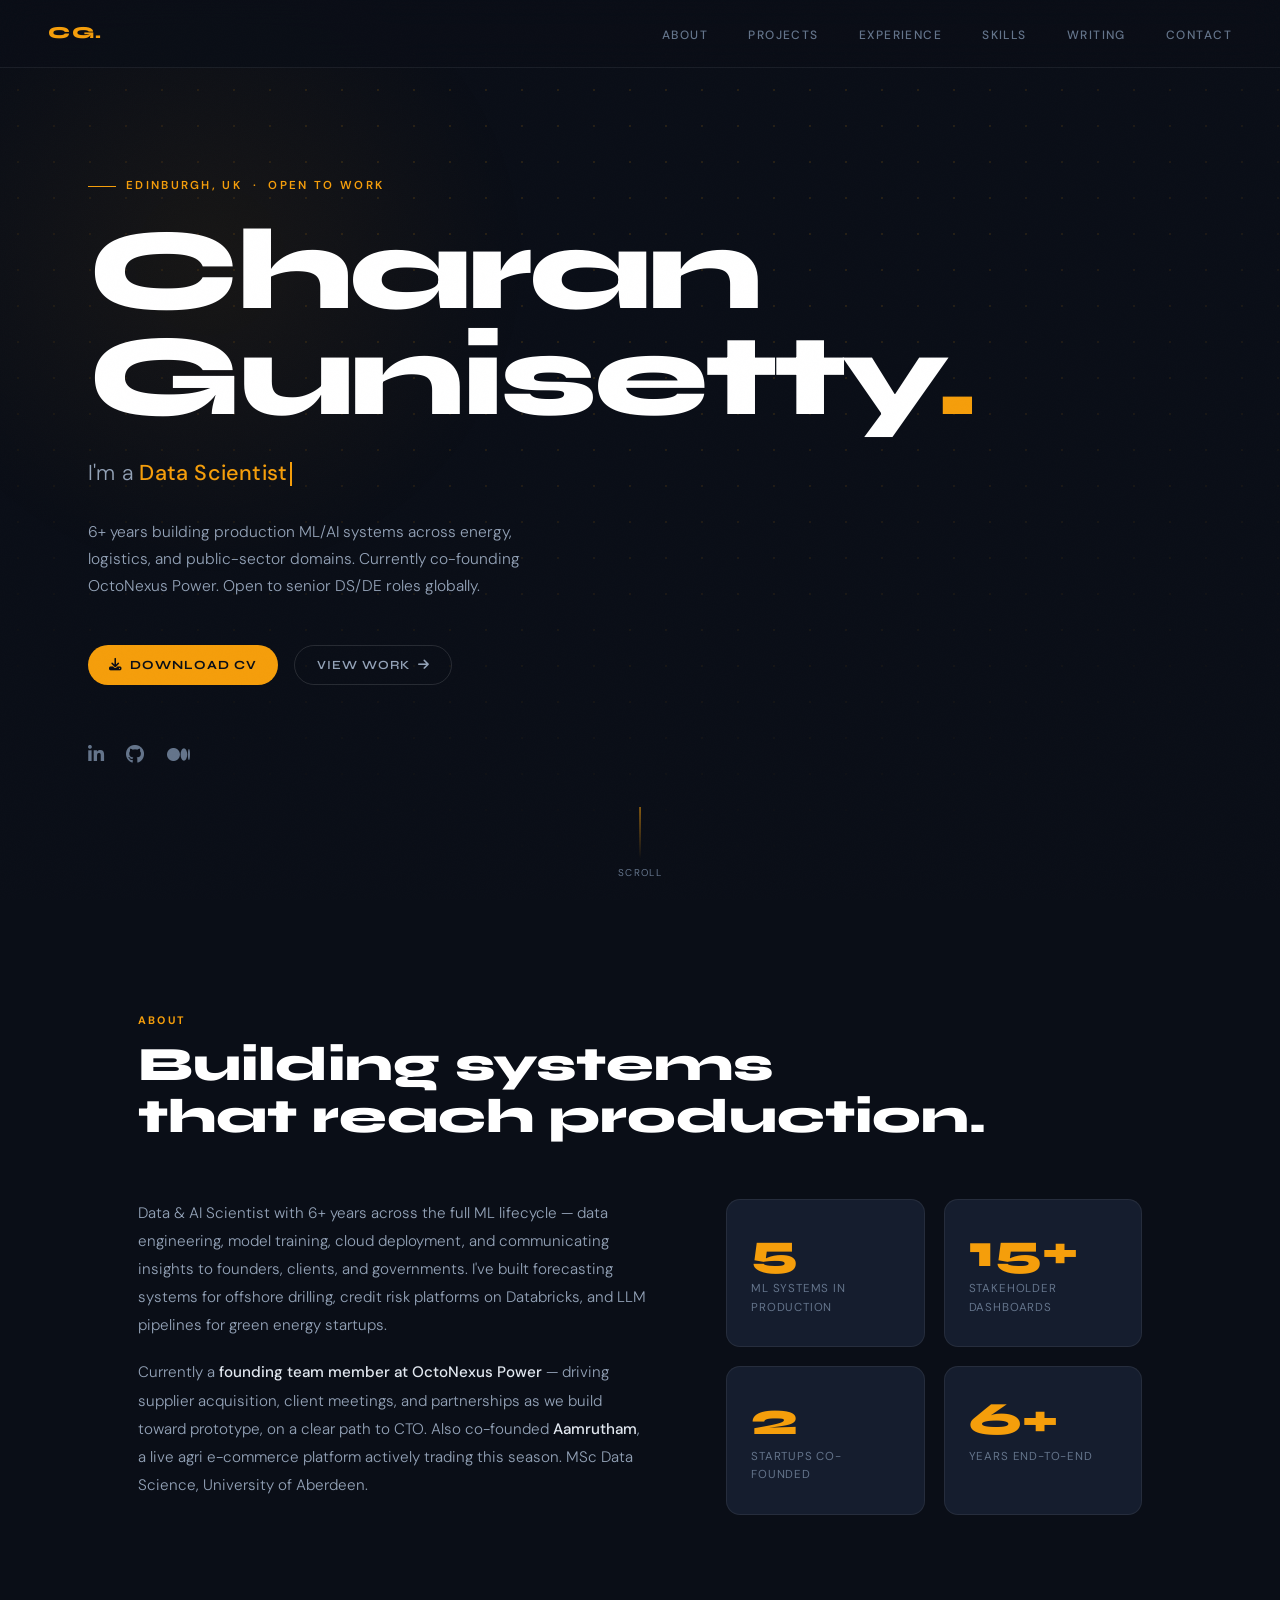
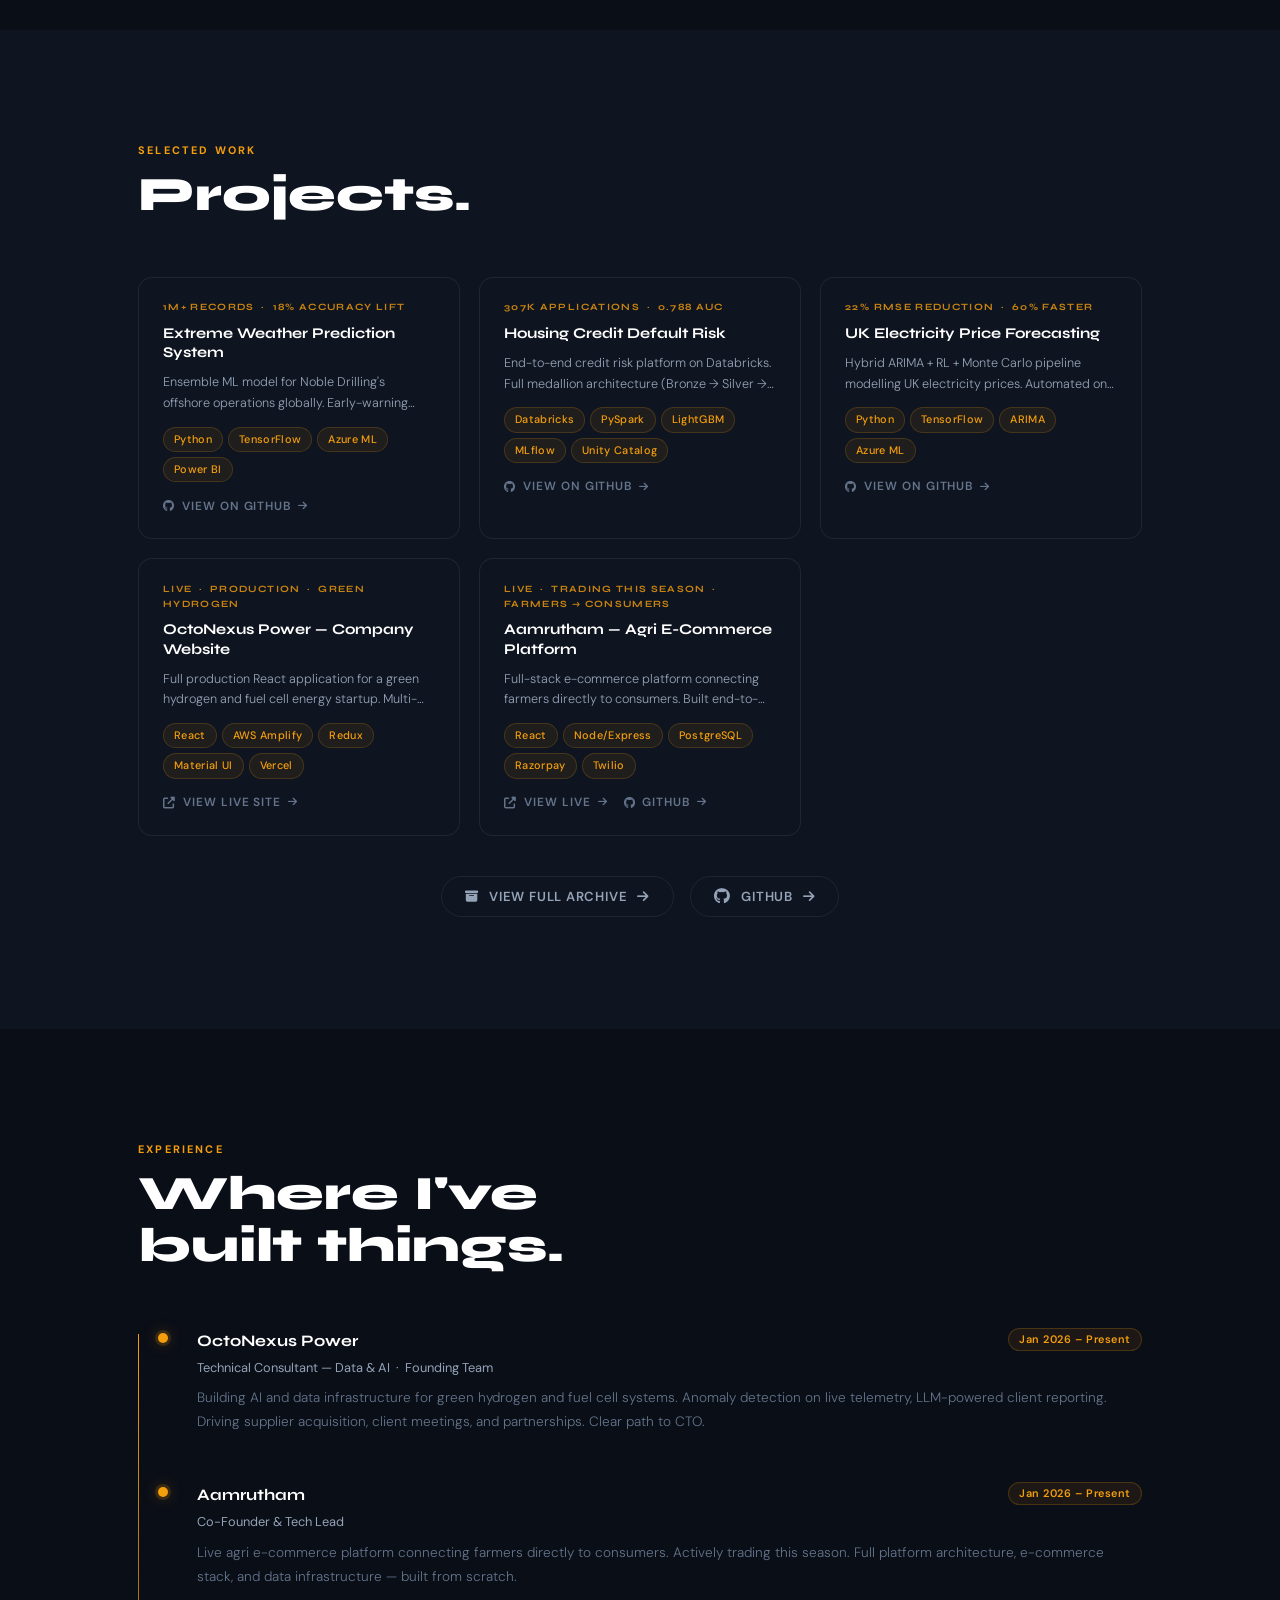
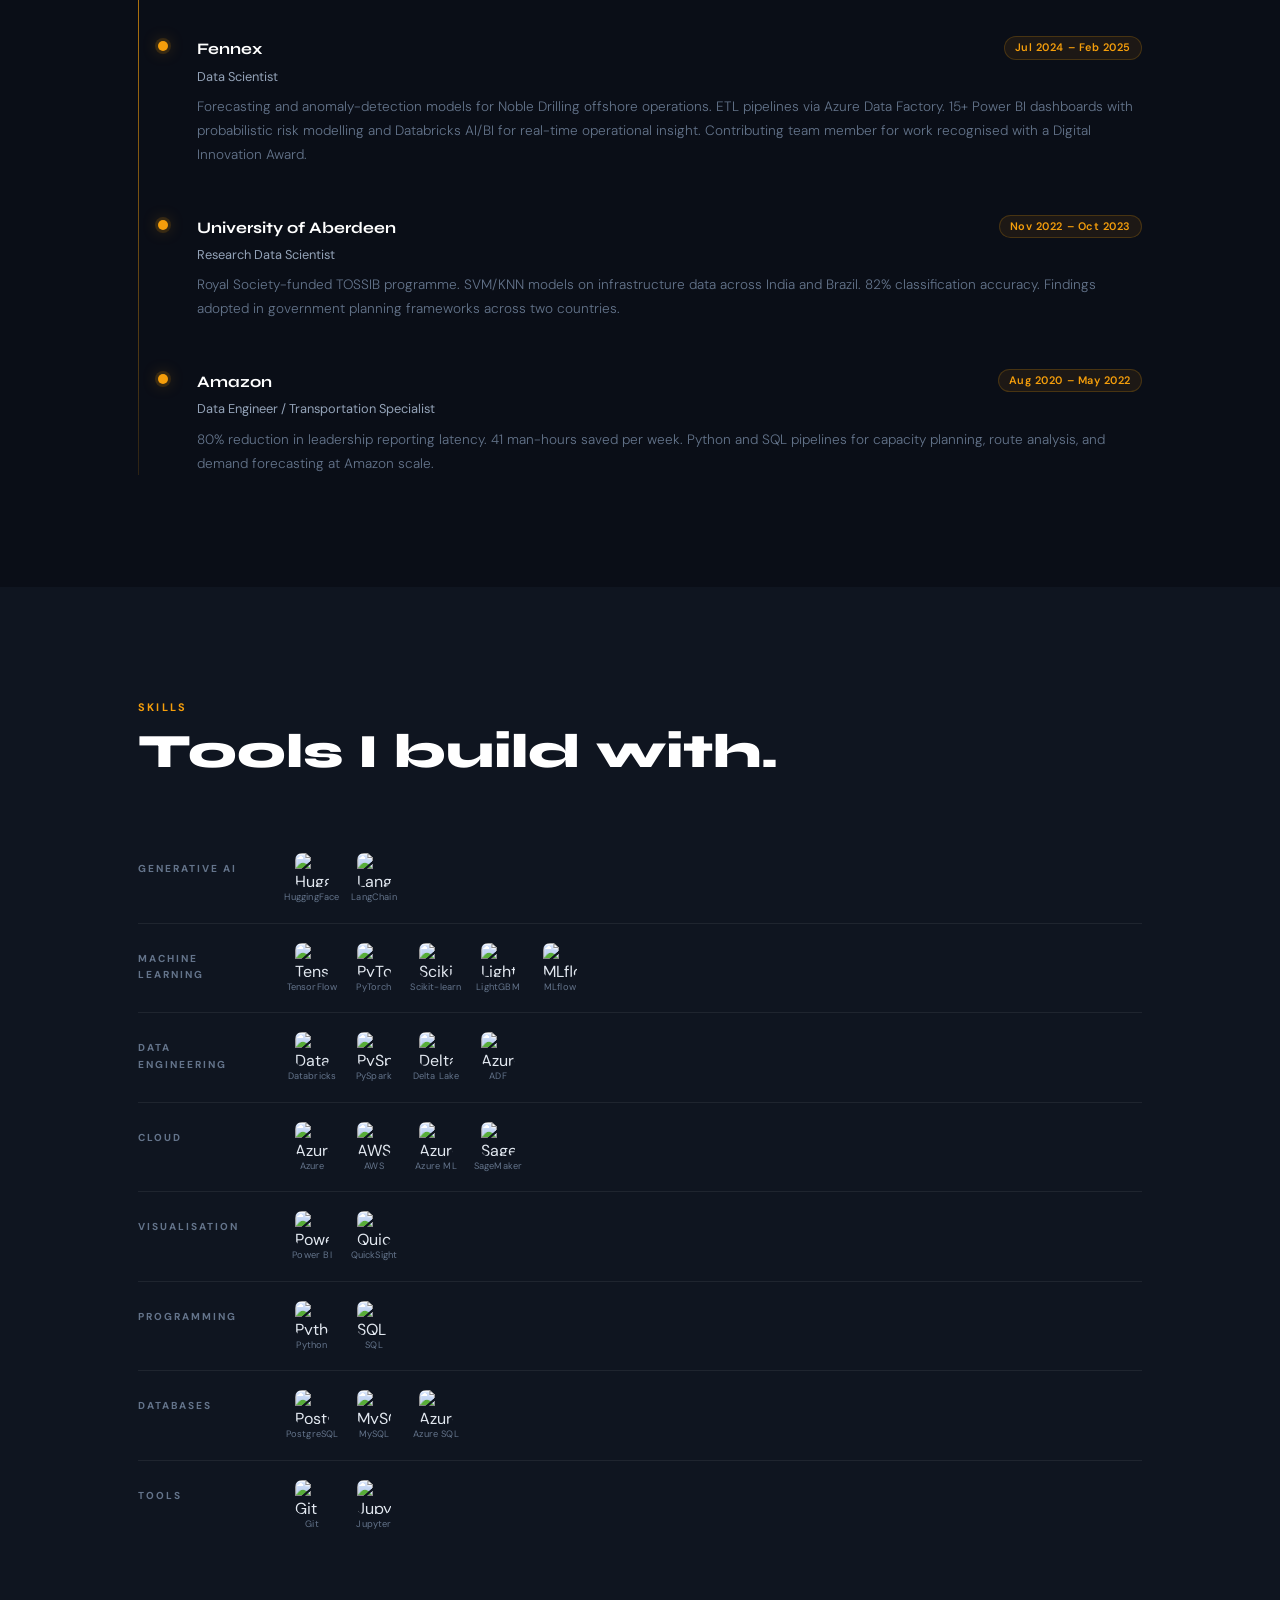
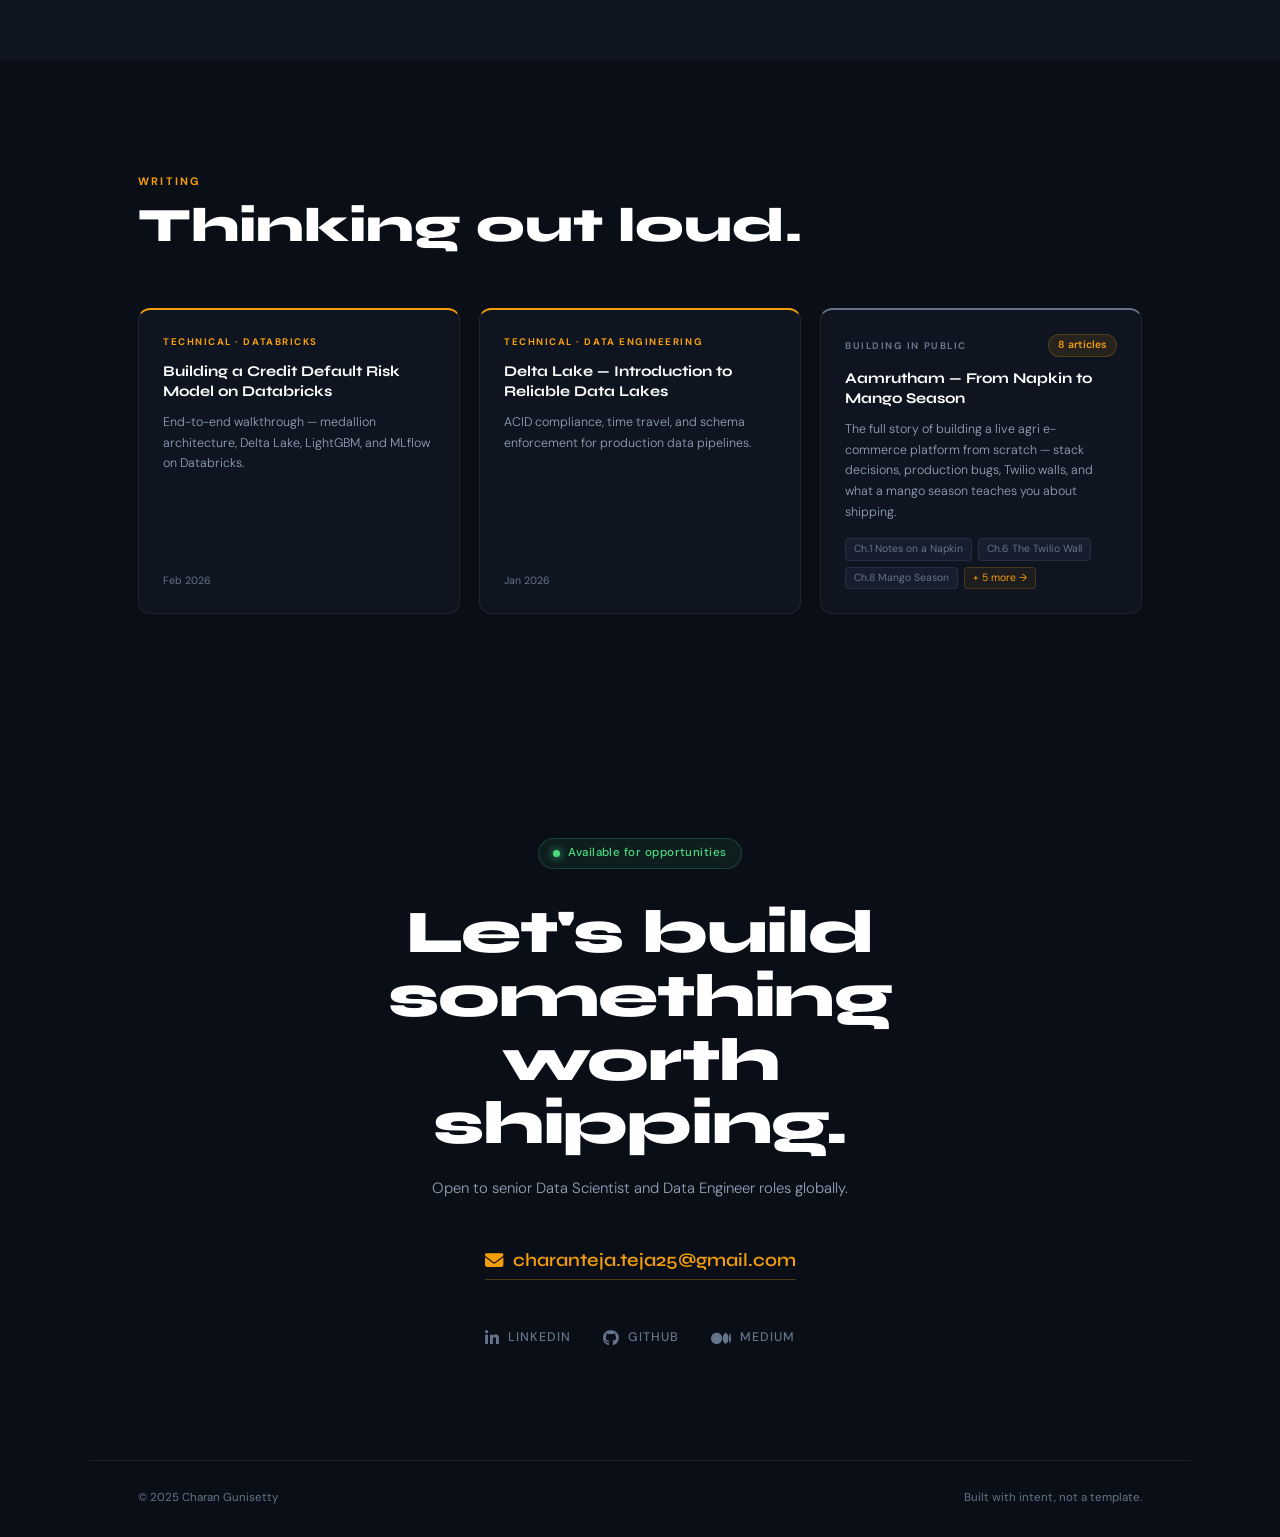
==== commit c06d41ca: "Add project archive page + writing section 12-entry curated archive with category filters (ML/AI, Ge" ====
--- a/index.html
+++ b/index.html
@@ -1182,10 +1182,15 @@
 
       </div>
 
-      <div class="proj-github-cta r">
+      <div class="proj-github-cta r" style="display:flex;gap:1rem;justify-content:center;flex-wrap:wrap;">
+        <a href="archive.html" class="proj-github-link">
+          <i class="fas fa-archive"></i>
+          View Full Archive
+          <i class="fas fa-arrow-right"></i>
+        </a>
         <a href="https://github.com/charanteja25" target="_blank" class="proj-github-link">
           <i class="fab fa-github"></i>
-          More projects on GitHub
+          GitHub
           <i class="fas fa-arrow-right"></i>
         </a>
       </div>
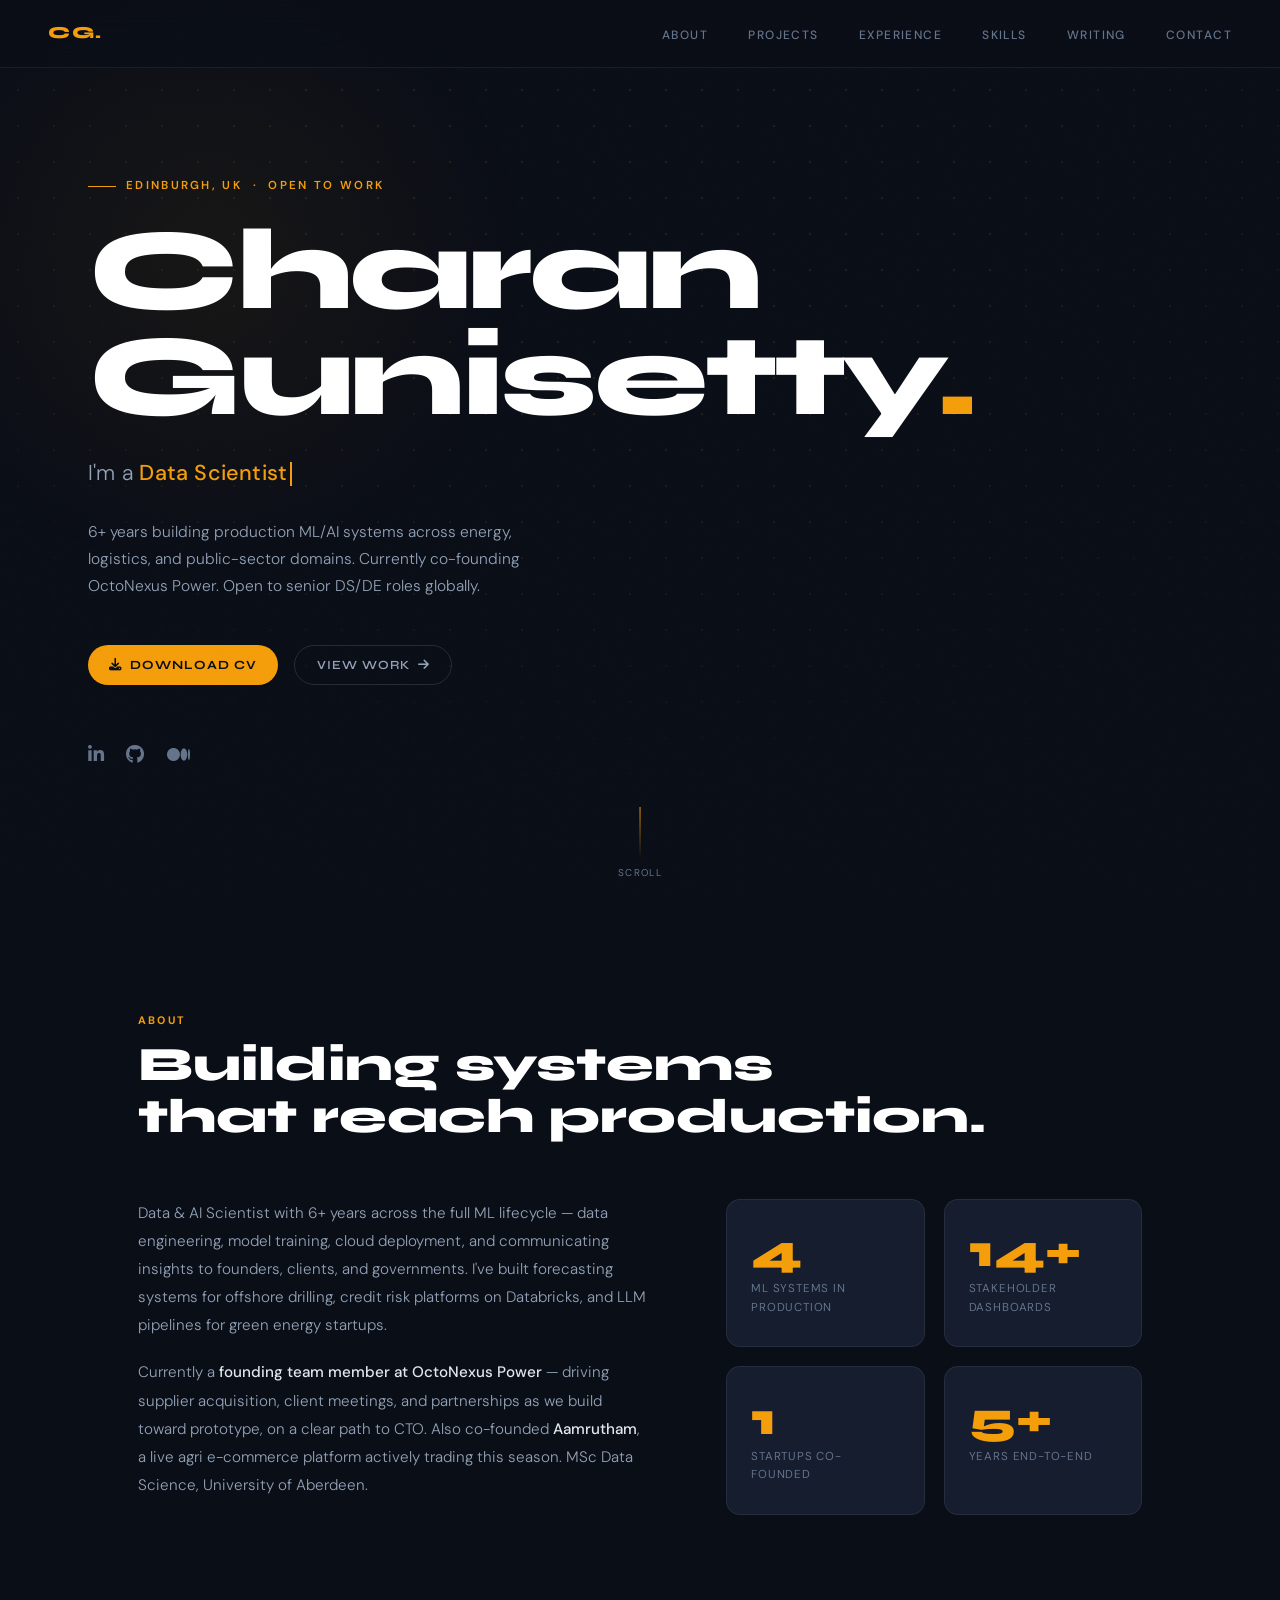
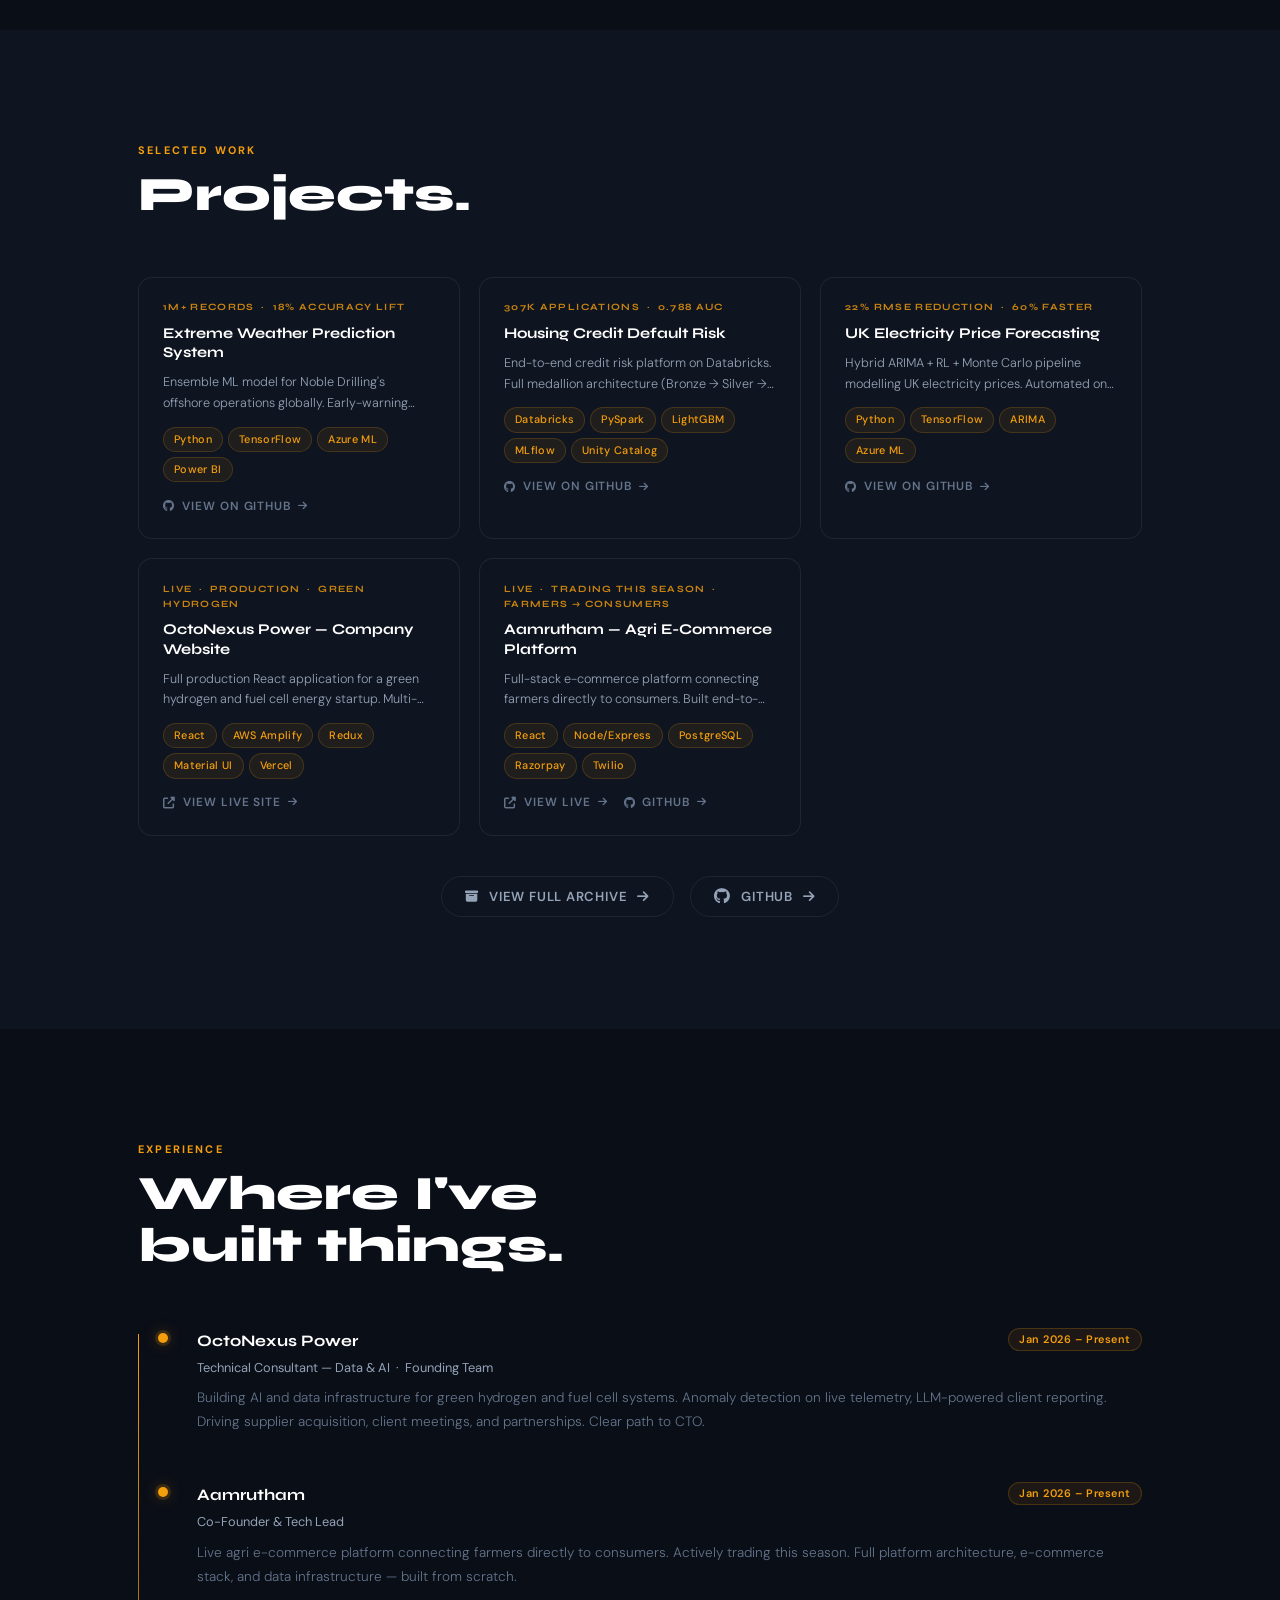
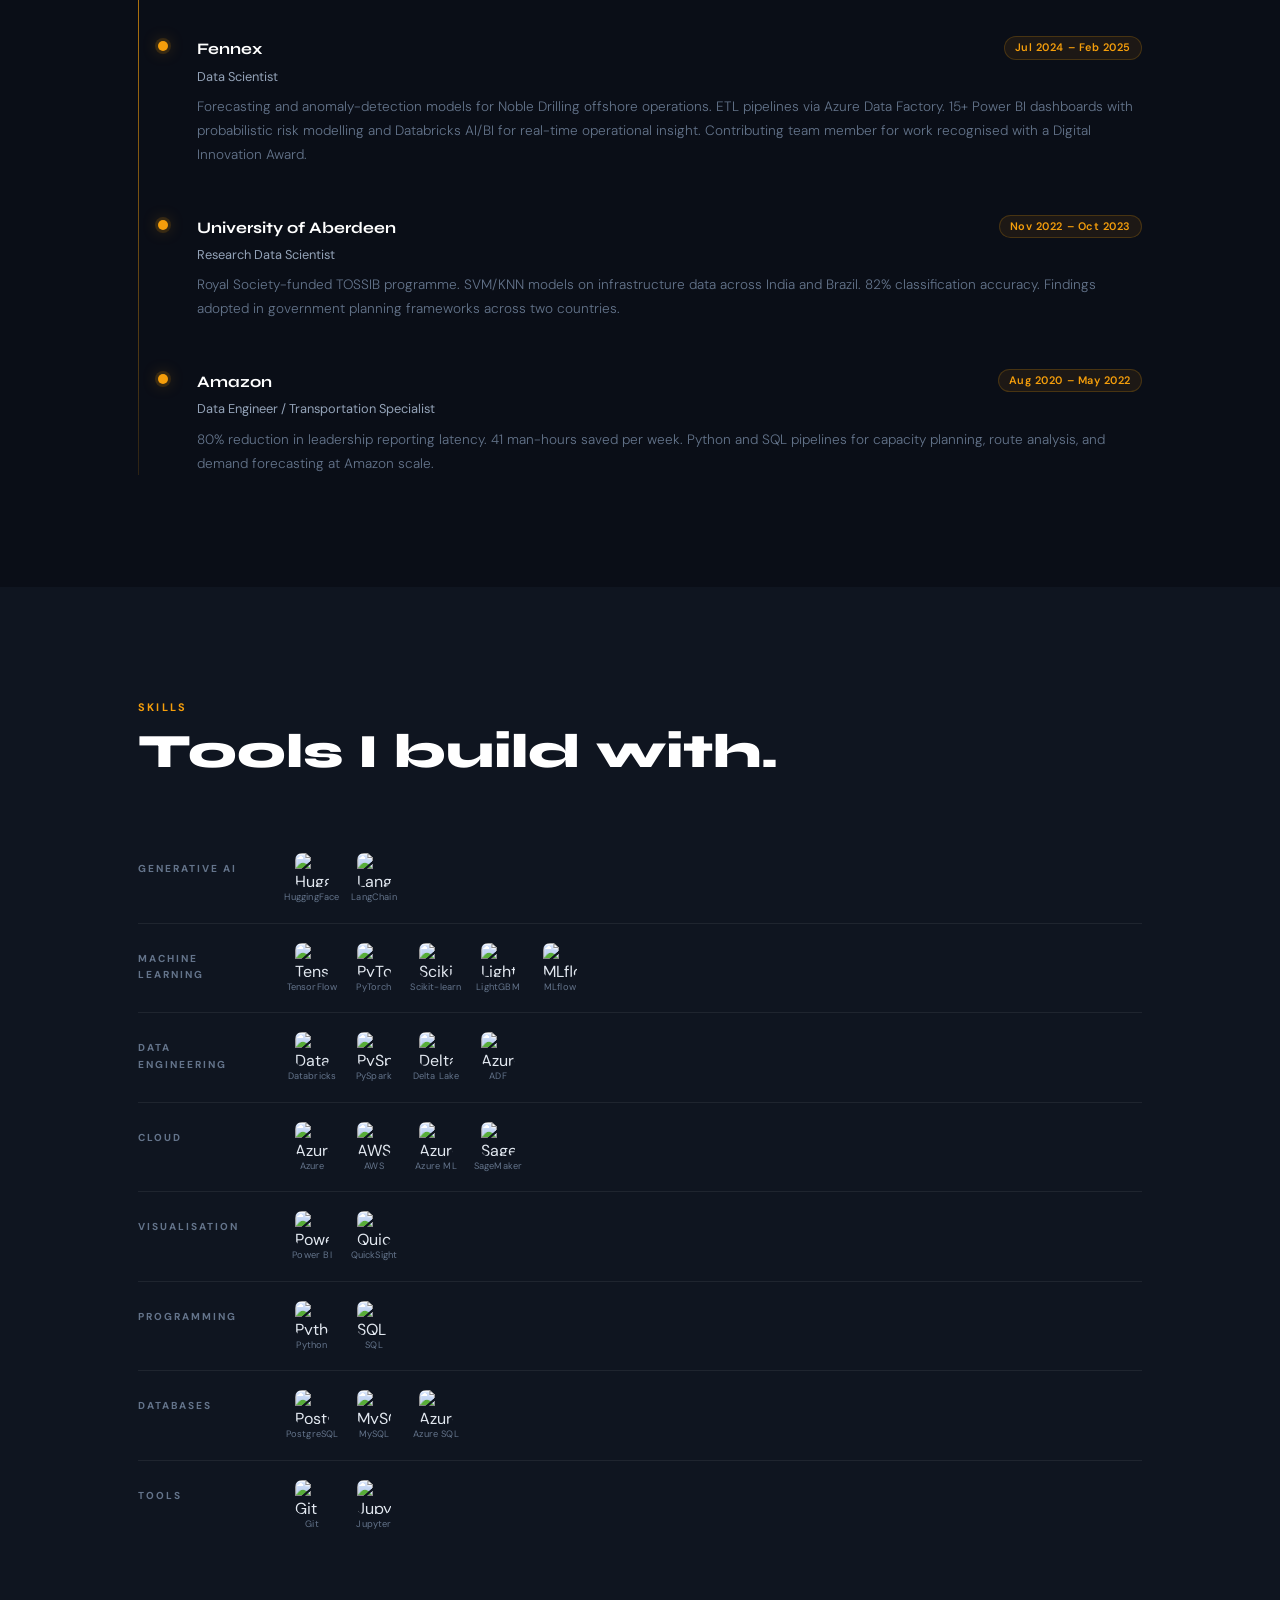
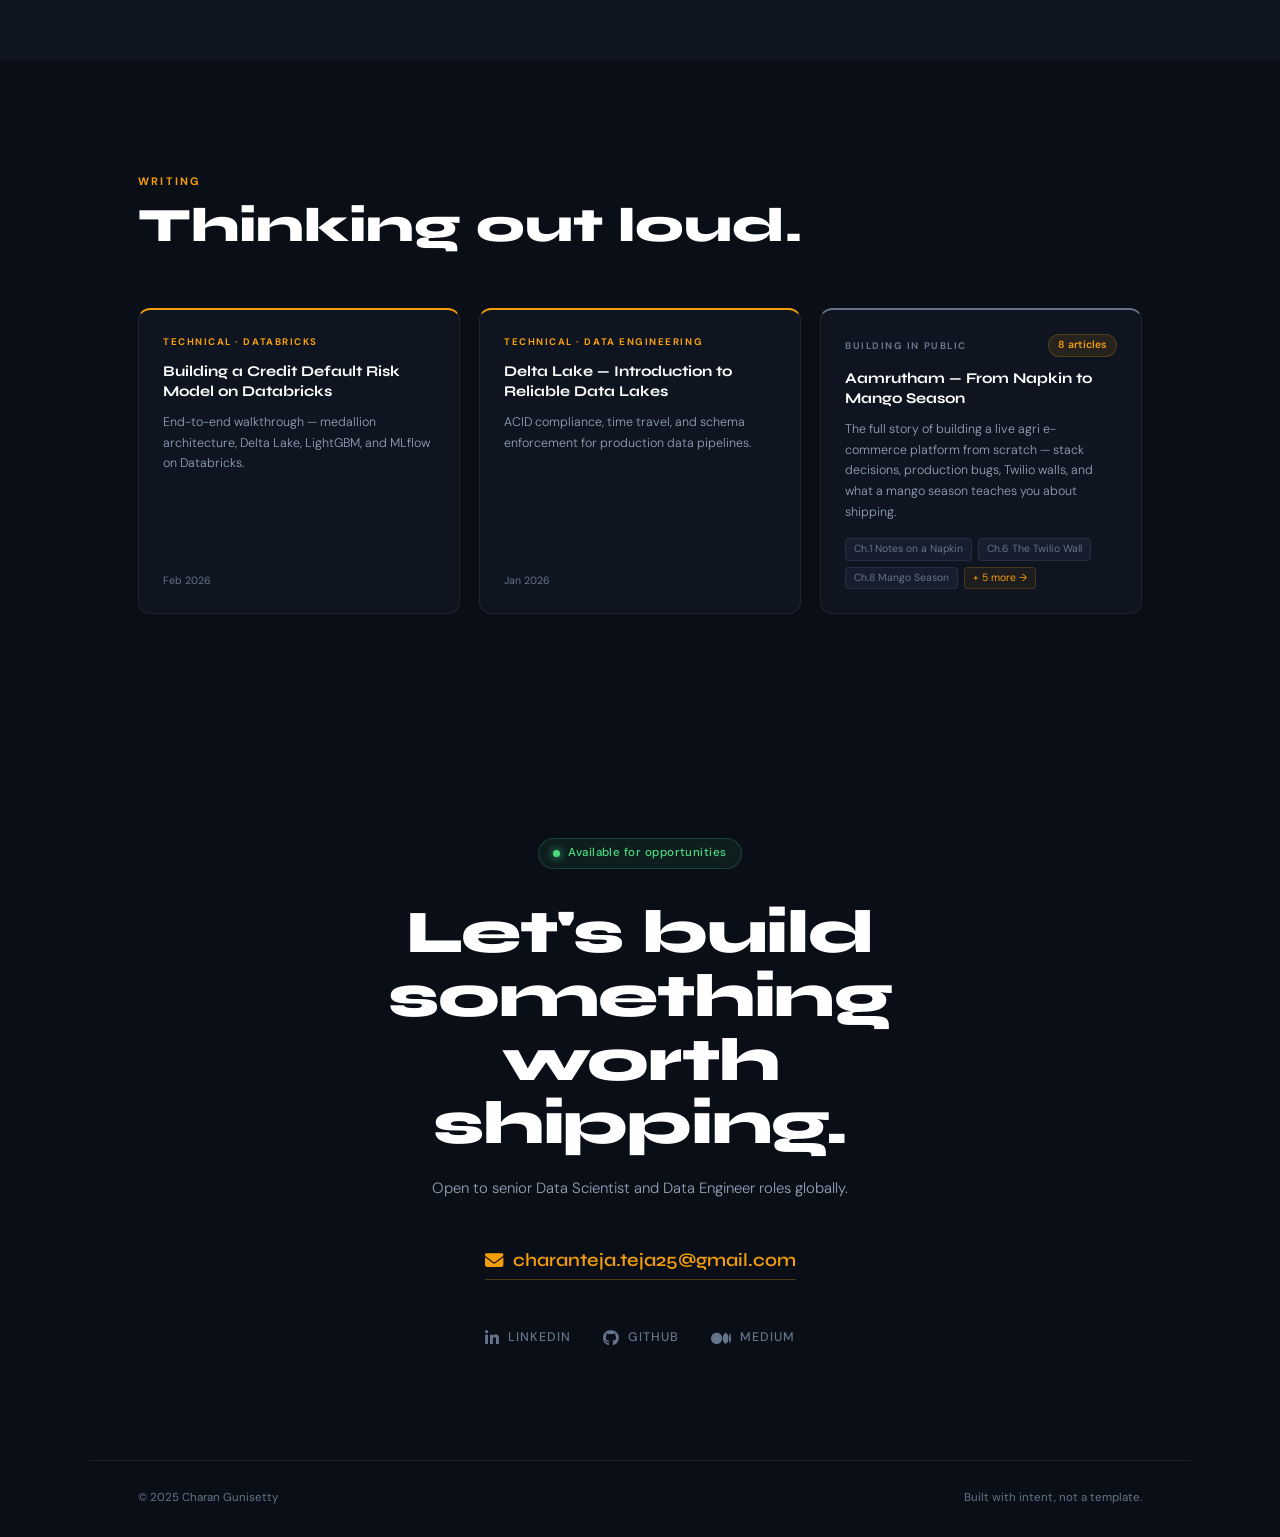
==== commit 4813d1eb: "Fix mobile responsiveness across portfolio and archive Three breakpoints (960/680/480px): responsive" ====
--- a/index.html
+++ b/index.html
@@ -974,20 +974,50 @@
     }
 
     /* ── RESPONSIVE ─────────────────────────────── */
-    @media (max-width:960px) {
-      .proj-row       { grid-template-columns:1fr; max-width:480px; margin:0 auto; }
-      .about-inner    { grid-template-columns:1fr; gap:3rem; }
-      nav             { padding:1rem 1.5rem; }
-      .nav-links      { display:none; }
-      .section-wrap   { padding:5rem 1.5rem; }
-      #hero           { padding:6rem 1.5rem 3rem; }
-    }
-    @media (max-width:600px) {
-      .stats-grid     { grid-template-columns:1fr 1fr; }
-      .hero-ctas      { flex-direction:column; align-items:flex-start; }
-      .contact-row    { gap:1.2rem; }
-      footer          { flex-direction:column; gap:0.5rem; text-align:center; }
-      .scroll-cue     { display:none; }
+    /* ── RESPONSIVE ────────────────────────────── */
+    @media (max-width: 960px) {
+      nav              { padding: 1rem 1.5rem; }
+      .nav-links       { display: none; }
+      .section-wrap    { padding: 4rem 1.5rem; }
+      #hero            { padding: 5.5rem 1.5rem 3rem; }
+      .about-inner     { grid-template-columns: 1fr; gap: 2.5rem; }
+      .proj-row        { grid-template-columns: repeat(2, 1fr); }
+      .tl              { padding-left: 1rem; }
+      .tl-item         { padding-left: 1.6rem; }
+    }
+
+    @media (max-width: 680px) {
+      .hero-name       { font-size: clamp(2.8rem, 12vw, 3.5rem); }
+      .s-title         { font-size: clamp(1.6rem, 6vw, 2rem); }
+      .proj-row        { grid-template-columns: 1fr; }
+      .stats-grid      { grid-template-columns: 1fr 1fr; }
+      .hero-ctas       { flex-direction: column; align-items: flex-start; }
+      .hero-socials    { gap: 1.2rem; }
+      .contact-h       { font-size: clamp(1.8rem, 8vw, 2.5rem); }
+      .contact-email   { font-size: 0.92rem; word-break: break-all; }
+      .contact-row     { gap: 1rem; }
+      .section-wrap    { padding: 3.5rem 1.2rem; }
+      #hero            { padding: 5rem 1.2rem 2.5rem; }
+      .writing-grid    { grid-template-columns: 1fr; }
+      .tl-top          { flex-direction: column; gap: 0.3rem; }
+      footer           { flex-direction: column; gap: 0.5rem; text-align: center; padding: 1.2rem; }
+    }
+
+    @media (max-width: 480px) {
+      .hero-name       { font-size: 2.6rem; line-height: 1; }
+      .hero-eyebrow    { font-size: 0.62rem; }
+      .hero-sub        { font-size: 0.88rem; }
+      .stats-grid      { grid-template-columns: 1fr 1fr; gap: 0.8rem; }
+      .stat-card       { padding: 1.2rem 1rem; }
+      .stat-n          { font-size: 2.2rem; }
+      .sk-row          { flex-direction: column; gap: 0.6rem; }
+      .sk-cat          { width: auto; padding-top: 0; font-size: 0.6rem; }
+      .proj-card       { padding: 1.2rem; }
+      .proj-github-cta { flex-direction: column; align-items: center; }
+      .btn-solid, .btn-ghost { width: 100%; justify-content: center; }
+      .contact-row     { flex-direction: column; align-items: center; }
+      .scroll-cue      { display: none; }
+      .series-chapters { display: none; }
     }
   </style>
 </head>
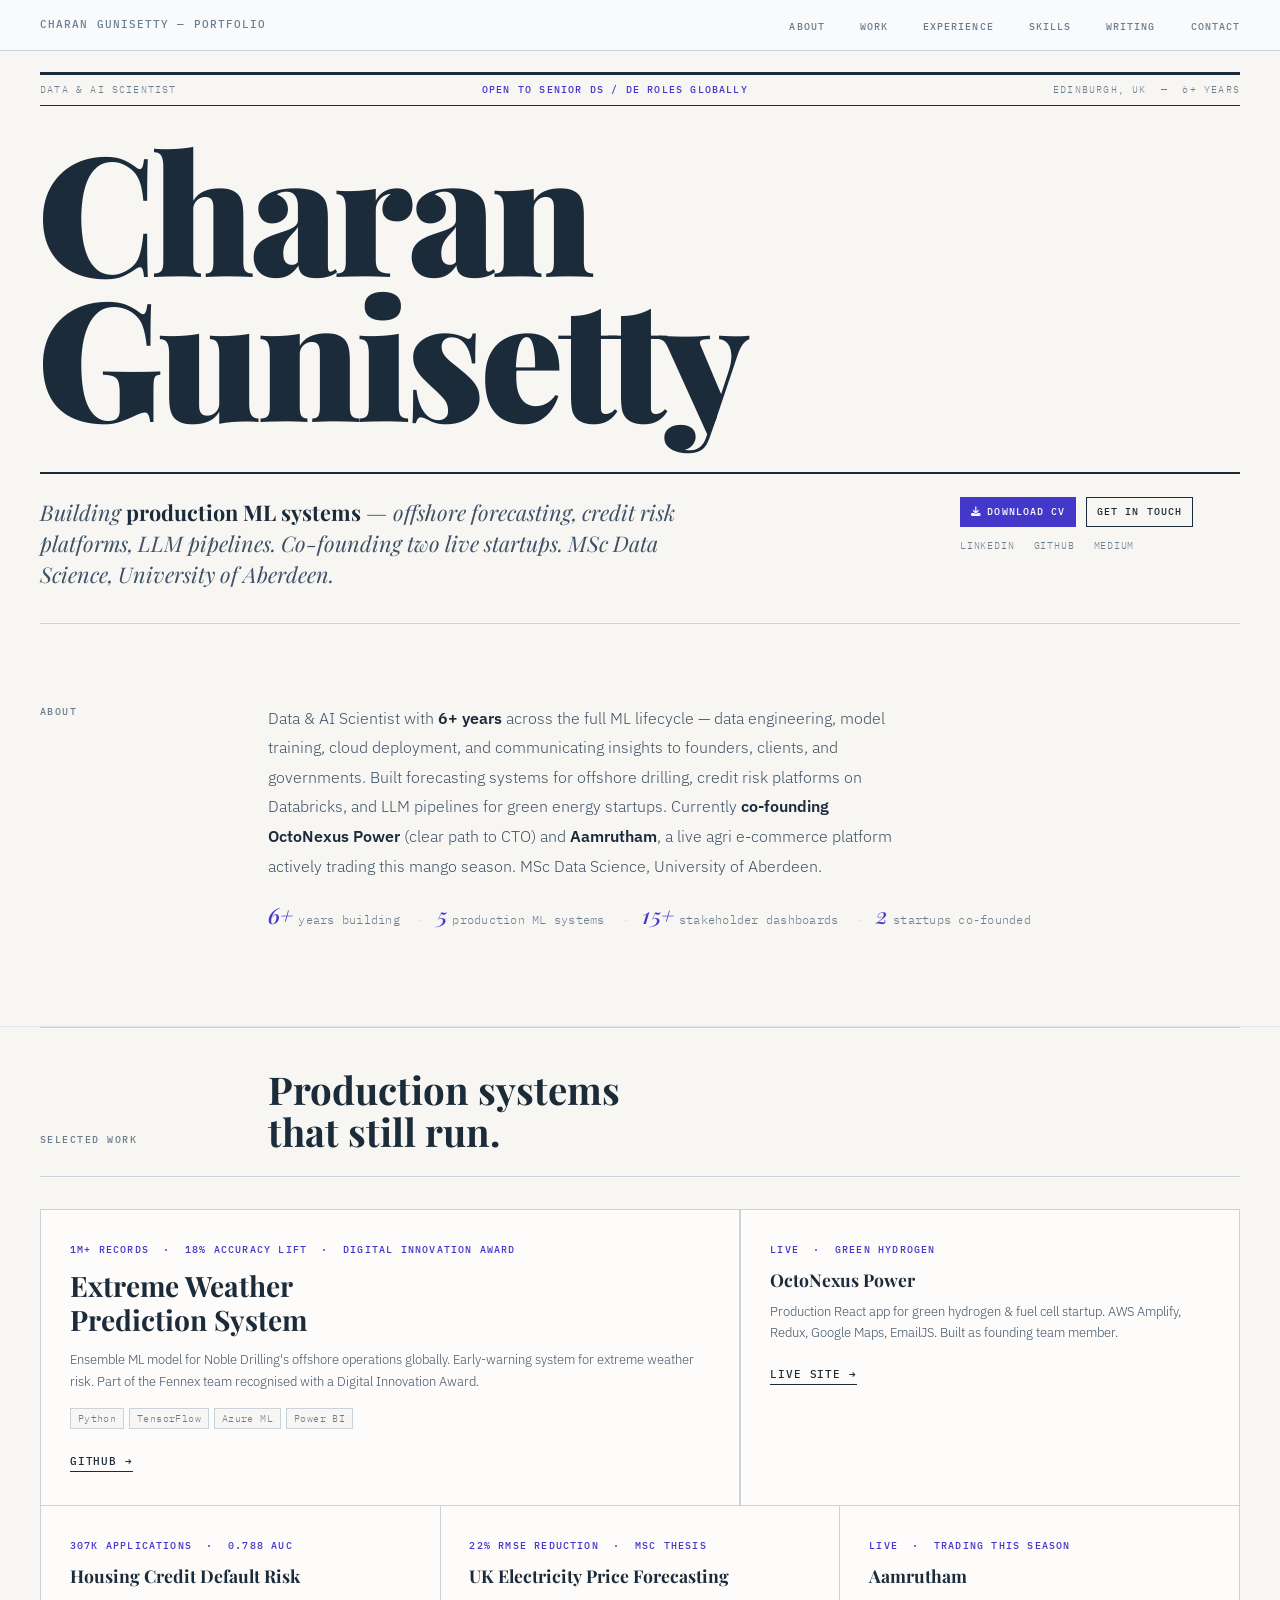
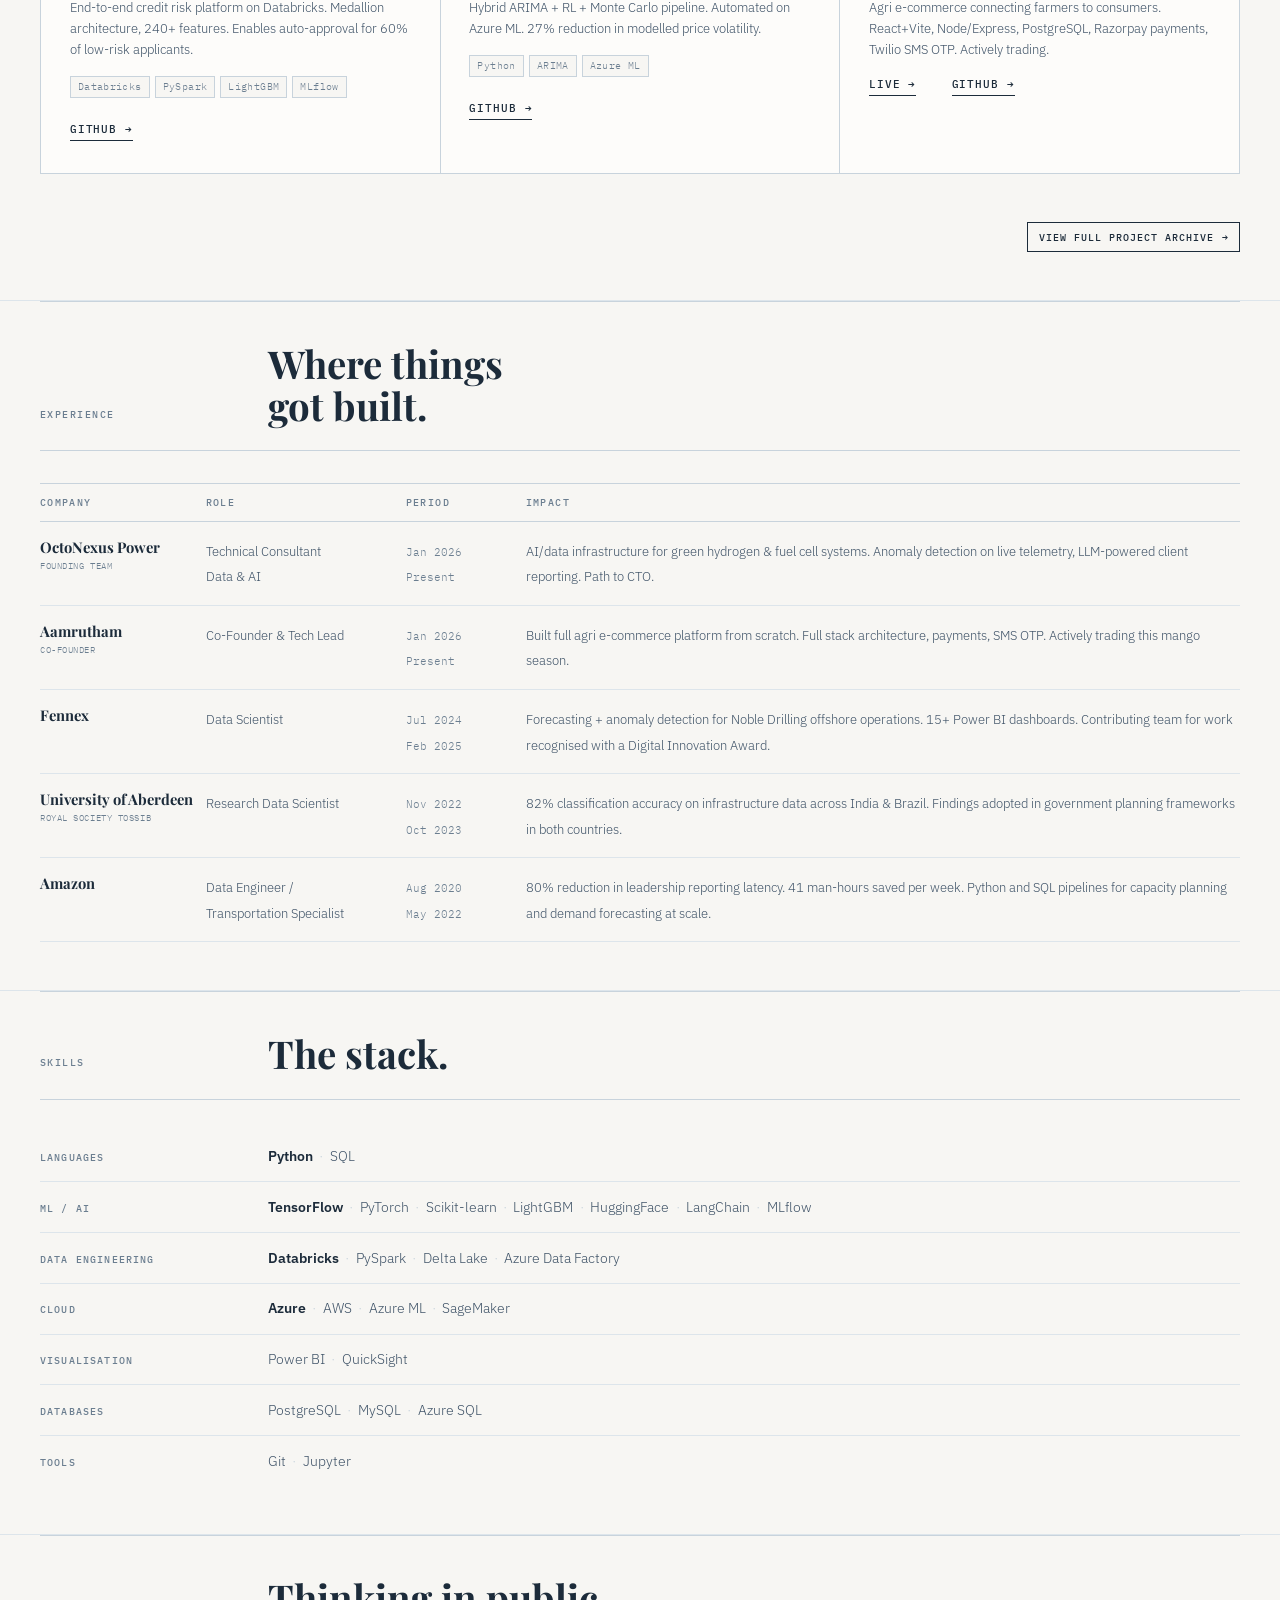
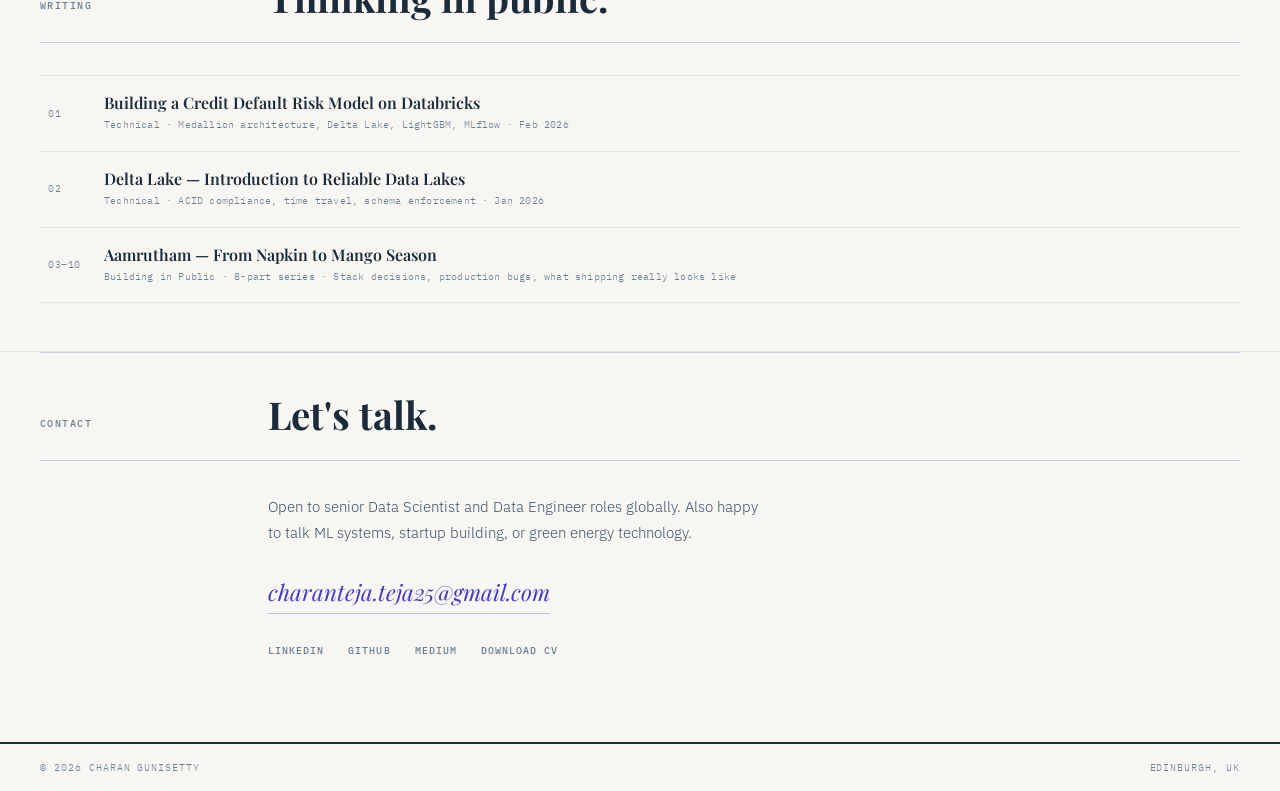
==== commit e4e947c8: "refactor(portfolio): redesign with editorial light theme Replace dark amber template with newspaper-" ====
--- a/index.html
+++ b/index.html
@@ -3,1282 +3,1028 @@
 <head>
   <meta charset="UTF-8">
   <meta name="viewport" content="width=device-width, initial-scale=1.0">
-  <title>Charan Gunisetty — Data & AI Scientist</title>
-  <meta name="description" content="Charan Gunisetty — Data & AI Scientist, 6+ years building production ML/AI systems. Open to senior DS/DE roles globally.">
+  <title>Charan Gunisetty — Data &amp; AI Scientist</title>
+  <meta name="description" content="Charan Gunisetty — Data &amp; AI Scientist. 6+ years building production ML systems. Edinburgh, UK. Open to senior DS/DE roles globally.">
 
   <link rel="preconnect" href="https://fonts.googleapis.com">
-  <link href="https://fonts.googleapis.com/css2?family=Syne:wght@400;600;700;800&family=DM+Sans:ital,wght@0,300;0,400;0,500;1,300&display=swap" rel="stylesheet">
+  <link href="https://fonts.googleapis.com/css2?family=Playfair+Display:ital,wght@0,400;0,600;0,700;0,900;1,400;1,700&family=IBM+Plex+Sans:ital,wght@0,300;0,400;0,500;0,600;1,300;1,400&family=IBM+Plex+Mono:wght@400;500&display=swap" rel="stylesheet">
   <link rel="stylesheet" href="https://cdnjs.cloudflare.com/ajax/libs/font-awesome/6.4.0/css/all.min.css">
 
   <style>
-    /* ── VARIABLES ──────────────────────────────── */
+    /* ── TOKENS ─────────────────────────────────── */
     :root {
-      --bg:       #0a0e17;
-      --bg2:      #0f1520;
-      --bg3:      #151d2e;
-      --border:   rgba(255,255,255,0.07);
-      --border2:  rgba(255,255,255,0.12);
-      --acc:      #f59e0b;
-      --acc2:     #fbbf24;
-      --text:     #e2e8f0;
-      --muted:    #64748b;
-      --muted2:   #94a3b8;
-      --green:    #4ade80;
-      --disp:     'Syne', sans-serif;
-      --body:     'DM Sans', sans-serif;
+      --bg:       #F7F6F3;
+      --paper:    #FDFCFA;
+      --ink:      #1C2B3A;
+      --ink-mid:  #3D5166;
+      --ink-lt:   #6B7E90;
+      --rule:     #C8D3DC;
+      --rule-lt:  #DDE5EB;
+      --acc:      #4338ca;
+      --acc-bg:   rgba(67,56,202,0.06);
+      --acc-bg2:  rgba(67,56,202,0.12);
+      --serif:    'Playfair Display', Georgia, serif;
+      --sans:     'IBM Plex Sans', system-ui, sans-serif;
+      --mono:     'IBM Plex Mono', 'Courier New', monospace;
     }
 
     /* ── RESET ──────────────────────────────────── */
     *, *::before, *::after { margin:0; padding:0; box-sizing:border-box; }
-    html { scroll-behavior:smooth; font-size:16px; }
+    html { scroll-behavior:smooth; }
     body {
       background: var(--bg);
-      color: var(--text);
-      font-family: var(--body);
+      color: var(--ink);
+      font-family: var(--sans);
+      font-weight: 300;
       line-height: 1.6;
       overflow-x: hidden;
     }
     a { color:inherit; text-decoration:none; }
     img { display:block; }
 
-    ::-webkit-scrollbar { width:3px; }
-    ::-webkit-scrollbar-track { background:var(--bg); }
-    ::-webkit-scrollbar-thumb { background:var(--acc); border-radius:2px; }
-
-    /* ── NOISE OVERLAY ──────────────────────────── */
-    body::before {
-      content:'';
-      position:fixed; inset:0;
-      background-image: url("data:image/svg+xml,%3Csvg viewBox='0 0 256 256' xmlns='http://www.w3.org/2000/svg'%3E%3Cfilter id='noise'%3E%3CfeTurbulence type='fractalNoise' baseFrequency='0.9' numOctaves='4' stitchTiles='stitch'/%3E%3C/filter%3E%3Crect width='100%25' height='100%25' filter='url(%23noise)' opacity='0.03'/%3E%3C/svg%3E");
-      background-repeat: repeat;
-      background-size: 256px;
-      pointer-events: none;
-      z-index: 999;
-      opacity: 0.4;
-    }
-
-    /* ── NAV ────────────────────────────────────── */
+    /* ── NAV ─────────────────────────────────────── */
     nav {
       position: fixed;
-      top:0; left:0; right:0;
-      z-index: 100;
+      top: 0; left: 0; right: 0;
+      z-index: 200;
+      background: rgba(248,250,252,0.96);
+      backdrop-filter: blur(10px);
+      -webkit-backdrop-filter: blur(10px);
+      border-bottom: 1px solid var(--rule);
+    }
+    .nav-inner {
+      max-width: 1280px;
+      margin: 0 auto;
+      padding: 0 2.5rem;
+      height: 50px;
       display: flex;
       justify-content: space-between;
       align-items: center;
-      padding: 1.25rem 3rem;
-      background: rgba(10,14,23,0.8);
-      backdrop-filter: blur(16px);
-      border-bottom: 1px solid var(--border);
-      transition: padding 0.3s ease;
-    }
-    nav.scrolled { padding: 0.85rem 3rem; }
-    .nav-logo {
-      font-family: var(--disp);
-      font-weight: 800;
-      font-size: 1.05rem;
+    }
+    .nav-id {
+      font-family: var(--mono);
+      font-size: 0.68rem;
+      font-weight: 500;
       letter-spacing: 0.1em;
+      text-transform: uppercase;
+      color: var(--ink-lt);
+    }
+    .nav-links {
+      display: flex;
+      gap: 2.2rem;
+      list-style: none;
+    }
+    .nav-links a {
+      font-family: var(--mono);
+      font-size: 0.65rem;
+      font-weight: 500;
+      letter-spacing: 0.1em;
+      text-transform: uppercase;
+      color: var(--ink-lt);
+      position: relative;
+      padding-bottom: 2px;
+      transition: color 0.2s;
+    }
+    .nav-links a:hover { color: var(--ink); }
+    .nav-links a::after {
+      content: '';
+      position: absolute;
+      bottom: 0; left: 0;
+      width: 0; height: 1px;
+      background: var(--acc);
+      transition: width 0.22s ease;
+    }
+    .nav-links a:hover::after { width: 100%; }
+
+    /* ── MASTHEAD ────────────────────────────────── */
+    .masthead {
+      max-width: 1280px;
+      margin: 0 auto;
+      padding: 72px 2.5rem 0;
+    }
+
+    /* Top rule strip */
+    .mast-top {
+      display: flex;
+      justify-content: space-between;
+      align-items: center;
+      border-top: 3px solid var(--ink);
+      border-bottom: 1px solid var(--ink);
+      padding: 0.45rem 0;
+      gap: 1rem;
+      flex-wrap: wrap;
+    }
+    .mast-top-item {
+      font-family: var(--mono);
+      font-size: 0.62rem;
+      letter-spacing: 0.12em;
+      text-transform: uppercase;
+      color: var(--ink-lt);
+    }
+    .mast-top-item.highlight { color: var(--acc); font-weight: 500; }
+
+    /* Giant name */
+    .mast-name {
+      font-family: var(--serif);
+      font-weight: 900;
+      font-size: clamp(4.5rem, 13vw, 11.5rem);
+      line-height: 0.87;
+      letter-spacing: -0.03em;
+      color: var(--ink);
+      padding: 0.18em 0 0.28em;
+      margin-left: -0.02em;
+    }
+    .mast-rule {
+      border: none;
+      border-top: 2px solid var(--ink);
+      margin: 0;
+    }
+
+    /* Sub strip */
+    .mast-sub {
+      display: grid;
+      grid-template-columns: 1fr 280px;
+      gap: 2.5rem;
+      padding: 1.4rem 0 2rem;
+      border-bottom: 1px solid var(--rule);
+      align-items: start;
+    }
+    .mast-desc {
+      font-family: var(--serif);
+      font-style: italic;
+      font-size: clamp(1rem, 2vw, 1.35rem);
+      color: var(--ink-mid);
+      line-height: 1.45;
+      max-width: 640px;
+    }
+    .mast-desc strong { font-style: normal; font-weight: 700; color: var(--ink); }
+
+    .mast-ctas {
+      display: flex;
+      flex-direction: column;
+      gap: 0.7rem;
+      align-items: flex-start;
+    }
+    .mast-btn-row { display: flex; gap: 0.6rem; flex-wrap: wrap; }
+
+    /* Rectangular editorial buttons — NO pill shape */
+    .btn {
+      display: inline-flex;
+      align-items: center;
+      gap: 5px;
+      font-family: var(--mono);
+      font-size: 0.65rem;
+      font-weight: 500;
+      letter-spacing: 0.1em;
+      text-transform: uppercase;
+      padding: 0.55em 1em;
+      border: 1px solid var(--ink);
+      color: var(--ink);
+      background: transparent;
+      cursor: pointer;
+      transition: background 0.15s, color 0.15s;
+    }
+    .btn:hover { background: var(--ink); color: var(--bg); }
+    .btn.fill {
+      background: var(--acc);
+      border-color: var(--acc);
+      color: #fff;
+    }
+    .btn.fill:hover { background: #3730a3; border-color: #3730a3; }
+
+    .mast-socials {
+      display: flex;
+      gap: 1.2rem;
+      flex-wrap: wrap;
+    }
+    .mast-social-lnk {
+      font-family: var(--mono);
+      font-size: 0.62rem;
+      letter-spacing: 0.08em;
+      text-transform: uppercase;
+      color: var(--ink-lt);
+      border-bottom: 1px solid transparent;
+      padding-bottom: 1px;
+      transition: color 0.2s, border-color 0.2s;
+    }
+    .mast-social-lnk:hover { color: var(--acc); border-color: var(--acc); }
+
+    /* ── SHARED SECTION LAYOUT ───────────────────── */
+    .wrap {
+      max-width: 1280px;
+      margin: 0 auto;
+      padding: 0 2.5rem;
+    }
+
+    .sec-head {
+      display: grid;
+      grid-template-columns: 180px 1fr;
+      gap: 3rem;
+      align-items: end;
+      padding: 2.5rem 0 1.5rem;
+      border-top: 1px solid var(--rule);
+      border-bottom: 1px solid var(--rule);
+      margin-bottom: 2rem;
+    }
+    .sec-tag {
+      font-family: var(--mono);
+      font-size: 0.62rem;
+      font-weight: 500;
+      letter-spacing: 0.15em;
+      text-transform: uppercase;
+      color: var(--ink-lt);
+      padding-bottom: 4px;
+    }
+    .sec-title {
+      font-family: var(--serif);
+      font-weight: 700;
+      font-size: clamp(1.6rem, 3vw, 2.5rem);
+      color: var(--ink);
+      line-height: 1.1;
+    }
+
+    /* ── ABOUT ───────────────────────────────────── */
+    #about {
+      border-bottom: 1px solid var(--rule-lt);
+    }
+    #about .wrap {
+      padding-top: 2.5rem;
+      padding-bottom: 3rem;
+    }
+    .about-grid {
+      display: grid;
+      grid-template-columns: 180px 1fr;
+      gap: 3rem;
+      align-items: start;
+    }
+    .about-body {
+      font-size: 1rem;
+      line-height: 1.85;
+      color: var(--ink-mid);
+      max-width: 640px;
+    }
+    .about-body strong { font-weight: 600; color: var(--ink); }
+    .about-inline-nums {
+      margin-top: 1.4rem;
+      font-family: var(--mono);
+      font-size: 0.78rem;
+      color: var(--ink-lt);
+      letter-spacing: 0.02em;
+      display: flex;
+      gap: 0;
+      flex-wrap: wrap;
+    }
+    .about-inline-nums .chunk {
+      display: flex;
+      align-items: baseline;
+      gap: 0.3rem;
+    }
+    .about-inline-nums .chunk:not(:last-child)::after {
+      content: '·';
+      margin: 0 0.8rem;
+      color: var(--rule);
+    }
+    .about-inline-nums .n {
+      font-size: 1.4rem;
+      font-weight: 500;
       color: var(--acc);
-    }
-    .nav-links {
-      display: flex;
-      gap: 2.5rem;
-      list-style: none;
-    }
-    .nav-links a {
-      font-size: 0.75rem;
+      font-family: var(--serif);
+      font-style: italic;
+      line-height: 1;
+    }
+
+    /* ── PROJECTS / BENTO ────────────────────────── */
+    #projects { border-bottom: 1px solid var(--rule-lt); }
+
+    /* Bento grid — gap is 1px, background is the rule color = borders */
+    .bento {
+      background: var(--rule);
+      border: 1px solid var(--rule);
+      display: grid;
+      grid-template-columns: repeat(12, 1fr);
+      grid-template-rows: auto auto;
+      gap: 1px;
+    }
+
+    .bc {
+      background: var(--paper);
+      padding: 2rem 1.8rem;
+      transition: background 0.18s;
+      position: relative;
+      overflow: hidden;
+    }
+    .bc:hover { background: var(--acc-bg); }
+
+    .bc-feat  { grid-column: span 7; }
+    .bc-sm    { grid-column: span 5; }
+    .bc-third { grid-column: span 4; }
+    .bc-half  { grid-column: span 6; }
+    .bc-full  { grid-column: span 12; }
+
+    .p-kpi {
+      font-family: var(--mono);
+      font-size: 0.62rem;
       font-weight: 500;
       letter-spacing: 0.12em;
       text-transform: uppercase;
-      color: var(--muted);
-      position: relative;
-      padding-bottom: 3px;
-      transition: color 0.2s;
-    }
-    .nav-links a::after {
-      content:'';
-      position:absolute;
-      bottom:0; left:0;
-      height:1px; width:0;
-      background: var(--acc);
-      transition: width 0.25s ease;
-    }
-    .nav-links a:hover { color: var(--text); }
-    .nav-links a:hover::after { width:100%; }
-
-    /* ── HERO ───────────────────────────────────── */
-    #hero {
-      min-height: 100vh;
-      display: flex;
+      color: var(--acc);
+      margin-bottom: 0.7rem;
+    }
+    .p-name {
+      font-family: var(--serif);
+      font-weight: 700;
+      font-size: 1.25rem;
+      color: var(--ink);
+      line-height: 1.2;
+      margin-bottom: 0.7rem;
+    }
+    .bc-feat .p-name {
+      font-size: clamp(1.3rem, 2.2vw, 1.9rem);
+    }
+    .p-body {
+      font-size: 0.84rem;
+      color: var(--ink-mid);
+      line-height: 1.65;
+      margin-bottom: 1rem;
+    }
+    .p-tags {
+      display: flex;
+      flex-wrap: wrap;
+      gap: 5px;
+      margin-bottom: 1.1rem;
+    }
+    .p-tag {
+      font-family: var(--mono);
+      font-size: 0.6rem;
+      letter-spacing: 0.04em;
+      color: var(--ink-lt);
+      border: 1px solid var(--rule);
+      padding: 2px 7px;
+      background: var(--bg);
+    }
+    .p-link {
+      font-family: var(--mono);
+      font-size: 0.68rem;
+      font-weight: 500;
+      letter-spacing: 0.08em;
+      text-transform: uppercase;
+      color: var(--ink);
+      border-bottom: 1px solid var(--ink);
+      padding-bottom: 1px;
+      transition: color 0.18s, border-color 0.18s;
+      display: inline-flex;
+      align-items: center;
+      gap: 4px;
+    }
+    .p-link:hover { color: var(--acc); border-color: var(--acc); }
+    .p-link + .p-link { margin-left: 1.2rem; }
+
+    /* Bento bottom: horizontal layout */
+    .bc-horiz {
+      display: flex;
+      justify-content: space-between;
+      align-items: center;
+      gap: 2rem;
+      flex-wrap: wrap;
+    }
+    .bc-horiz .p-body { margin: 0; max-width: 520px; }
+    .bc-horiz .p-links-group { display: flex; gap: 1.2rem; flex-shrink: 0; }
+
+    /* ── EXPERIENCE TABLE ────────────────────────── */
+    #experience { border-bottom: 1px solid var(--rule-lt); }
+
+    .exp-wrap { padding-bottom: 3rem; }
+
+    .exp-table {
+      width: 100%;
+      border-collapse: collapse;
+    }
+    .exp-table thead tr {
+      border-top: 1px solid var(--rule);
+      border-bottom: 1px solid var(--rule);
+    }
+    .exp-table th {
+      font-family: var(--mono);
+      font-size: 0.6rem;
+      font-weight: 500;
+      letter-spacing: 0.14em;
+      text-transform: uppercase;
+      color: var(--ink-lt);
+      padding: 0.65rem 0.8rem 0.65rem 0;
+      text-align: left;
+    }
+    .exp-table th:last-child { padding-right: 0; }
+
+    .exp-table tbody tr {
+      border-bottom: 1px solid var(--rule-lt);
+      transition: background 0.15s;
+      cursor: default;
+    }
+    .exp-table tbody tr:hover { background: var(--acc-bg); }
+
+    .exp-table td {
+      padding: 1rem 0.8rem 1rem 0;
+      vertical-align: top;
+    }
+    .exp-table td:last-child { padding-right: 0; }
+
+    .e-co {
+      font-family: var(--serif);
+      font-weight: 700;
+      font-size: 0.92rem;
+      color: var(--ink);
+      line-height: 1.3;
+      white-space: nowrap;
+    }
+    .e-sub {
+      font-family: var(--mono);
+      font-size: 0.58rem;
+      color: var(--ink-lt);
+      letter-spacing: 0.06em;
+      text-transform: uppercase;
+      margin-top: 2px;
+    }
+    .e-role {
+      font-size: 0.84rem;
+      color: var(--ink-mid);
+      line-height: 1.4;
+    }
+    .e-period {
+      font-family: var(--mono);
+      font-size: 0.68rem;
+      color: var(--ink-lt);
+      white-space: nowrap;
+      line-height: 1.6;
+    }
+    .e-impact {
+      font-size: 0.82rem;
+      color: var(--ink-mid);
+      line-height: 1.55;
+    }
+
+    /* ── SKILLS ──────────────────────────────────── */
+    #skills { border-bottom: 1px solid var(--rule-lt); }
+
+    .skills-body {
+      padding-bottom: 3rem;
+      display: flex;
+      flex-direction: column;
+      gap: 0;
+    }
+
+    .sk-row {
+      display: grid;
+      grid-template-columns: 180px 1fr;
+      gap: 3rem;
+      padding: 0.85rem 0;
+      border-bottom: 1px solid var(--rule-lt);
+      align-items: baseline;
+    }
+    .sk-row:last-child { border-bottom: none; }
+
+    .sk-cat {
+      font-family: var(--mono);
+      font-size: 0.6rem;
+      font-weight: 500;
+      letter-spacing: 0.12em;
+      text-transform: uppercase;
+      color: var(--ink-lt);
+      padding-top: 2px;
+    }
+    .sk-items {
+      font-size: 0.88rem;
+      color: var(--ink-mid);
+      line-height: 1.6;
+    }
+    .sk-items b { font-weight: 600; color: var(--ink); }
+    .sk-items .dot { color: var(--rule); margin: 0 0.4rem; user-select: none; }
+
+    /* ── WRITING ─────────────────────────────────── */
+    #writing { border-bottom: 1px solid var(--rule-lt); }
+
+    .writing-list { padding-bottom: 3rem; }
+
+    .w-item {
+      display: grid;
+      grid-template-columns: 40px 1fr 32px;
+      gap: 1rem;
+      align-items: center;
+      padding: 1.1rem 0.5rem;
+      border-bottom: 1px solid var(--rule-lt);
+      text-decoration: none;
+      color: inherit;
+      transition: background 0.15s, padding 0.15s;
+    }
+    .w-item:first-child { border-top: 1px solid var(--rule-lt); }
+    .w-item:hover {
+      background: var(--acc-bg);
+      padding-left: 1rem;
+      padding-right: 1rem;
+      margin: 0 -0.5rem;
+    }
+    .w-num {
+      font-family: var(--mono);
+      font-size: 0.6rem;
+      color: var(--ink-lt);
+      letter-spacing: 0.06em;
+    }
+    .w-title {
+      font-family: var(--serif);
+      font-weight: 600;
+      font-size: 1rem;
+      color: var(--ink);
+      line-height: 1.3;
+    }
+    .w-meta {
+      font-family: var(--mono);
+      font-size: 0.62rem;
+      color: var(--ink-lt);
+      margin-top: 3px;
+      letter-spacing: 0.02em;
+    }
+    .w-arr {
+      font-size: 1rem;
+      color: var(--acc);
+      opacity: 0;
+      transition: opacity 0.18s, transform 0.18s;
+      justify-self: center;
+    }
+    .w-item:hover .w-arr { opacity: 1; transform: translate(2px, -2px); }
+
+    /* ── CONTACT ─────────────────────────────────── */
+    #contact {}
+
+    .contact-inner {
+      padding-bottom: 5rem;
+    }
+
+    .contact-grid {
+      display: grid;
+      grid-template-columns: 180px 1fr;
+      gap: 3rem;
+      align-items: start;
+    }
+
+    .contact-body {
+      display: flex;
+      flex-direction: column;
+      gap: 1.8rem;
+    }
+
+    .contact-lede {
+      font-size: 0.95rem;
+      color: var(--ink-mid);
+      line-height: 1.75;
+      max-width: 500px;
+    }
+
+    .contact-email {
+      display: inline-block;
+      font-family: var(--serif);
+      font-style: italic;
+      font-size: 1.4rem;
+      color: var(--acc);
+      border-bottom: 1px solid rgba(67,56,202,0.3);
+      padding-bottom: 2px;
+      transition: border-color 0.2s;
+    }
+    .contact-email:hover { border-color: var(--acc); }
+
+    .contact-links-row {
+      display: flex;
+      gap: 1.5rem;
+      flex-wrap: wrap;
+      align-items: center;
+    }
+    .c-lnk {
+      font-family: var(--mono);
+      font-size: 0.65rem;
+      font-weight: 500;
+      letter-spacing: 0.1em;
+      text-transform: uppercase;
+      color: var(--ink-lt);
+      border-bottom: 1px solid transparent;
+      padding-bottom: 2px;
+      transition: color 0.2s, border-color 0.2s;
+    }
+    .c-lnk:hover { color: var(--ink); border-color: var(--ink); }
+
+    /* ── FOOTER ──────────────────────────────────── */
+    footer {
+      border-top: 2px solid var(--ink);
+      max-width: 1280px;
+      margin: 0 auto;
+      padding: 1rem 2.5rem;
+      display: flex;
+      justify-content: space-between;
+      align-items: center;
+      font-family: var(--mono);
+      font-size: 0.6rem;
+      letter-spacing: 0.1em;
+      text-transform: uppercase;
+      color: var(--ink-lt);
+    }
+
+    /* ── HOVER UNDERLINE LINKS (general) ─────────── */
+    .ul-lnk {
+      border-bottom: 1px solid var(--rule);
+      padding-bottom: 1px;
+      transition: border-color 0.2s, color 0.2s;
+    }
+    .ul-lnk:hover { border-color: var(--ink); }
+
+    /* ── INK BLOB ────────────────────────────────── */
+    @keyframes inkSpread {
+      0%   { transform: translate(-50%,-50%) scale(0);  opacity: 0.45; }
+      50%  { opacity: 0.18; }
+      100% { transform: translate(-50%,-50%) scale(10); opacity: 0; }
+    }
+
+    /* ── HAMBURGER ───────────────────────────────── */
+    .nav-burger {
+      display: none;
       flex-direction: column;
       justify-content: center;
-      padding: 7rem 3rem 4rem;
-      max-width: 1200px;
-      margin: 0 auto;
-      position: relative;
-    }
-    .hero-left { display: contents; }
-    .hero-photo-wrap { display: none; }
-    .hero-photo {
-      width: 300px;
-      height: 380px;
-      object-fit: cover;
-      object-position: center top;
-      border-radius: 0;
+      gap: 5px;
+      width: 32px; height: 32px;
+      cursor: pointer;
+      background: none;
       border: none;
+      padding: 4px;
+    }
+    .nav-burger span {
       display: block;
-      opacity: 0;
-      animation: fadeUp 0.8s ease 1.2s forwards;
-      /* fade edges into dark background — face stays sharp */
-      -webkit-mask-image: radial-gradient(
-        ellipse 82% 88% at 50% 38%,
-        black 38%,
-        rgba(0,0,0,0.95) 52%,
-        rgba(0,0,0,0.6) 65%,
-        transparent 80%
-      );
-      mask-image: radial-gradient(
-        ellipse 82% 88% at 50% 38%,
-        black 38%,
-        rgba(0,0,0,0.95) 52%,
-        rgba(0,0,0,0.6) 65%,
-        transparent 80%
-      );
-    }
-    .hero-photo-accent { display: none; }
-    @media (max-width: 960px) {
-      #hero { grid-template-columns: 1fr; }
-      .hero-photo-wrap { display: none; }
-    }
-
-    /* Dot grid */
-    #hero::before {
-      content:'';
-      position:fixed; inset:0;
-      background-image: radial-gradient(circle, rgba(245,158,11,0.12) 1px, transparent 1px);
-      background-size: 36px 36px;
-      pointer-events: none;
-      z-index: -1;
-      mask-image: radial-gradient(ellipse 80% 80% at 50% 20%, black 30%, transparent 100%);
-    }
-
-    /* Ambient glow */
-    .hero-glow {
-      position:absolute;
-      width:700px; height:700px;
-      border-radius:50%;
-      background: radial-gradient(circle, rgba(245,158,11,0.06) 0%, transparent 65%);
-      top:-10%; left:-15%;
-      pointer-events:none;
-      z-index:-1;
-    }
-
-    .hero-eyebrow {
-      font-size: 0.72rem;
-      font-weight: 600;
-      letter-spacing: 0.2em;
-      text-transform: uppercase;
-      color: var(--acc);
-      margin-bottom: 1.4rem;
-      display: flex;
-      align-items: center;
-      gap: 10px;
-      opacity: 0;
-      animation: fadeUp 0.6s ease 0.15s forwards;
-    }
-    .hero-eyebrow::before {
-      content:'';
-      width: 28px; height: 1px;
-      background: var(--acc);
-    }
-
-    .hero-name {
-      font-family: var(--disp);
-      font-weight: 800;
-      font-size: clamp(3.5rem, 9vw, 7.5rem);
-      line-height: 0.92;
-      letter-spacing: -0.03em;
-      color: #fff;
-      margin-bottom: 1.6rem;
-      opacity: 0;
-      animation: fadeUp 0.7s ease 0.3s forwards;
-    }
-    .hero-name .accent-dot { color: var(--acc); }
-
-    .hero-role-line {
-      font-size: clamp(1rem, 2.2vw, 1.35rem);
-      font-weight: 300;
-      color: var(--muted2);
-      margin-bottom: 1.8rem;
-      opacity: 0;
-      animation: fadeUp 0.7s ease 0.5s forwards;
-      letter-spacing: 0.01em;
-    }
-    #role-text {
-      color: var(--acc);
+      width: 100%; height: 1.5px;
+      background: var(--ink);
+      transition: transform 0.22s ease, opacity 0.22s ease;
+    }
+    .nav-burger.open span:nth-child(1) { transform: translateY(6.5px) rotate(45deg); }
+    .nav-burger.open span:nth-child(2) { opacity: 0; }
+    .nav-burger.open span:nth-child(3) { transform: translateY(-6.5px) rotate(-45deg); }
+
+    .nav-drawer {
+      display: none;
+      position: fixed;
+      top: 50px; left: 0; right: 0;
+      background: var(--bg);
+      border-bottom: 2px solid var(--ink);
+      z-index: 199;
+      padding: 1.2rem 1.5rem 1.5rem;
+      flex-direction: column;
+      gap: 0;
+    }
+    .nav-drawer.open { display: flex; }
+    .nav-drawer a {
+      font-family: var(--mono);
+      font-size: 0.78rem;
       font-weight: 500;
-      transition: opacity 0.3s ease, transform 0.3s ease;
-    }
-    .cursor {
-      display: inline-block;
-      width: 2px; height: 1.1em;
-      background: var(--acc);
-      vertical-align: middle;
-      margin-left: 3px;
-      animation: blink 1s step-end infinite;
-    }
-
-    .hero-sub {
-      font-size: 0.97rem;
-      color: var(--muted2);
-      max-width: 480px;
-      line-height: 1.75;
-      margin-bottom: 2.8rem;
-      font-weight: 300;
-      opacity: 0;
-      animation: fadeUp 0.7s ease 0.7s forwards;
-    }
-
-    .hero-ctas {
-      display: flex;
-      gap: 1rem;
-      flex-wrap: wrap;
-      opacity: 0;
-      animation: fadeUp 0.7s ease 0.9s forwards;
-    }
-
-    .btn-solid {
-      display: inline-flex;
-      align-items: center;
-      gap: 8px;
-      padding: 0.72em 1.7em;
-      background: var(--acc);
-      color: #0a0e17;
-      border-radius: 50px;
-      font-family: var(--disp);
-      font-weight: 700;
-      font-size: 0.78rem;
-      letter-spacing: 0.08em;
-      text-transform: uppercase;
-      box-shadow: 0 0 0 0 rgba(245,158,11,0.4);
-      transition: transform 0.2s ease, box-shadow 0.2s ease;
-    }
-    .btn-solid:hover {
-      transform: translateY(-2px);
-      box-shadow: 0 8px 30px rgba(245,158,11,0.4);
-    }
-
-    .btn-ghost {
-      display: inline-flex;
-      align-items: center;
-      gap: 8px;
-      padding: 0.72em 1.7em;
-      background: transparent;
-      color: var(--muted2);
-      border-radius: 50px;
-      border: 1px solid var(--border2);
-      font-family: var(--disp);
-      font-weight: 600;
-      font-size: 0.78rem;
-      letter-spacing: 0.08em;
-      text-transform: uppercase;
-      transition: border-color 0.2s, color 0.2s, transform 0.2s;
-    }
-    .btn-ghost:hover {
-      border-color: var(--acc);
-      color: var(--acc);
-      transform: translateY(-2px);
-    }
-
-    .hero-socials {
-      display: flex;
-      gap: 1.4rem;
-      margin-top: 3.5rem;
-      opacity: 0;
-      animation: fadeUp 0.7s ease 1.1s forwards;
-    }
-    .hero-socials a {
-      font-size: 1.15rem;
-      color: var(--muted);
-      transition: color 0.2s, transform 0.2s;
-    }
-    .hero-socials a:hover { color: var(--acc); transform: translateY(-3px); }
-
-    .scroll-cue {
-      position: absolute;
-      bottom: 1.2rem; left: 50%;
-      transform: translateX(-50%);
-      display: flex;
-      flex-direction: column;
-      align-items: center;
-      gap: 6px;
-      opacity: 0;
-      animation: fadeIn 0.8s ease 2s forwards;
-    }
-    .scroll-cue span {
-      font-size: 0.62rem;
-      letter-spacing: 0.15em;
-      text-transform: uppercase;
-      color: var(--muted);
-      writing-mode: horizontal-tb;
-    }
-    .scroll-line {
-      width: 1px; height: 52px;
-      background: linear-gradient(to bottom, var(--acc), transparent);
-      animation: grow 2s ease infinite;
-      transform-origin: top;
-    }
-
-    /* ── SECTION SHARED ─────────────────────────── */
-    .section-wrap {
-      max-width: 1100px;
-      margin: 0 auto;
-      padding: 7rem 3rem;
-    }
-
-    .s-label {
-      font-size: 0.68rem;
-      font-weight: 700;
-      letter-spacing: 0.2em;
-      text-transform: uppercase;
-      color: var(--acc);
-      margin-bottom: 0.6rem;
-    }
-    .s-title {
-      font-family: var(--disp);
-      font-weight: 800;
-      font-size: clamp(1.9rem, 4vw, 3rem);
-      color: #fff;
-      line-height: 1.08;
-      margin-bottom: 3.5rem;
-    }
-
-    /* Reveal */
-    .r {
-      opacity: 0;
-      transform: translateY(30px);
-      transition: opacity 0.65s ease, transform 0.65s ease;
-    }
-    .r.on { opacity:1; transform:translateY(0); }
-
-    /* ── ABOUT ──────────────────────────────────── */
-    #about { background: var(--bg); }
-
-    .about-inner {
-      display: grid;
-      grid-template-columns: 1.1fr 0.9fr;
-      gap: 5rem;
-      align-items: start;
-    }
-    .about-right {
-      display: flex;
+      letter-spacing: 0.1em;
+      text-transform: uppercase;
+      color: var(--ink-lt);
+      padding: 0.9rem 0;
+      border-bottom: 1px solid var(--rule-lt);
+      transition: color 0.15s;
+    }
+    .nav-drawer a:last-child { border-bottom: none; }
+    .nav-drawer a:hover { color: var(--acc); }
+
+    /* ── EXPERIENCE CARDS (mobile) ───────────────── */
+    .exp-card {
+      display: none;
       flex-direction: column;
       gap: 1.5rem;
-    }
-    .about-photo-wrap {
-      display: flex;
-      justify-content: center;
-    }
-    .about-photo {
-      width: 140px;
-      height: 140px;
-      border-radius: 50%;
-      object-fit: cover;
-      object-position: center top;
-      border: 2px solid rgba(245,158,11,0.4);
-      box-shadow: 0 0 0 4px rgba(245,158,11,0.1), 0 8px 32px rgba(0,0,0,0.4);
-      transition: box-shadow 0.3s ease, transform 0.3s ease;
-    }
-    .about-photo:hover {
-      transform: scale(1.04);
-      box-shadow: 0 0 0 5px rgba(245,158,11,0.25), 0 12px 40px rgba(0,0,0,0.5);
-    }
-
-    .about-body p {
-      font-size: 0.95rem;
-      color: var(--muted2);
-      line-height: 1.85;
-      margin-bottom: 1.2rem;
-      font-weight: 300;
-    }
-    .about-body strong { color: var(--text); font-weight: 500; }
-    .about-body a {
-      color: var(--acc);
-      border-bottom: 1px dotted rgba(245,158,11,0.4);
-      transition: border-color 0.2s;
-    }
-    .about-body a:hover { border-color: var(--acc); }
-
-    .stats-grid {
-      display: grid;
-      grid-template-columns: 1fr 1fr;
-      gap: 1.2rem;
-    }
-    .stat-card {
-      background: var(--bg3);
-      border: 1px solid var(--border);
-      border-radius: 14px;
-      padding: 1.8rem 1.5rem;
-      position: relative;
-      overflow: hidden;
-      transition: transform 0.25s, border-color 0.25s;
-    }
-    .stat-card::after {
-      content:'';
-      position:absolute;
-      top:0; left:0; right:0;
-      height: 2px;
-      background: var(--acc);
-      transform: scaleX(0);
-      transform-origin: left;
-      transition: transform 0.4s ease;
-    }
-    .stat-card:hover { transform: translateY(-4px); border-color: rgba(245,158,11,0.25); }
-    .stat-card:hover::after { transform: scaleX(1); }
-    .stat-n {
-      font-family: var(--disp);
-      font-size: 2.9rem;
-      font-weight: 800;
-      color: var(--acc);
-      line-height: 1;
-      margin-bottom: 0.35rem;
-    }
-    .stat-l {
-      font-size: 0.72rem;
-      color: var(--muted);
-      text-transform: uppercase;
-      letter-spacing: 0.07em;
-    }
-
-    /* ── GITHUB CALENDAR ───────────────────────── */
-    .gh-calendar {
-      margin-top: 3rem;
-      background: var(--bg2);
-      border: 1px solid var(--border);
-      border-radius: 14px;
-      padding: 1.5rem 1.8rem;
-    }
-    .gh-calendar-header {
+      padding-bottom: 3rem;
+    }
+    .exp-card-item {
+      border-top: 1px solid var(--rule-lt);
+      padding-top: 1.2rem;
+    }
+    .exp-card-item:first-child { border-top: 1px solid var(--rule); }
+    .exp-card-head {
       display: flex;
       justify-content: space-between;
-      align-items: center;
-      margin-bottom: 1.2rem;
-      font-size: 0.75rem;
-      font-weight: 600;
-      letter-spacing: 0.08em;
-      text-transform: uppercase;
-      color: var(--muted);
-    }
-    .gh-calendar-header a {
-      color: var(--acc);
-      font-size: 0.7rem;
-      transition: opacity 0.2s;
-    }
-    .gh-calendar-header a:hover { opacity: 0.75; }
-    .gh-calendar-img {
-      width: 100%;
-      height: auto;
-      border-radius: 6px;
-      opacity: 0.85;
-      filter: brightness(1.1);
-    }
-
-    /* ── PROJECTS ───────────────────────────────── */
-    #projects { background: var(--bg2); }
-
-    .proj-row {
-      display: grid;
-      grid-template-columns: repeat(3, 1fr);
-      gap: 1.2rem;
-      /* let hovered cards overflow their cells */
-      overflow: visible;
-    }
-
-    .proj-card {
-      background: var(--bg2);
-      border: 1px solid var(--border);
-      border-radius: 14px;
-      padding: 1.4rem 1.5rem;
-      display: flex;
-      flex-direction: column;
-      position: relative;
-      overflow: hidden;
-      z-index: 1;
-      transition: transform 0.3s cubic-bezier(0.34, 1.4, 0.64, 1),
-                  border-color 0.25s ease,
-                  box-shadow 0.3s ease,
-                  background 0.25s ease,
-                  z-index 0s 0.3s; /* delay z-index reset until after shrink */
-    }
-    .proj-card::before {
-      content: '';
-      position: absolute;
-      top: 0; left: 0; right: 0;
-      height: 2px;
-      background: linear-gradient(90deg, var(--acc), transparent);
-      opacity: 0;
-      transition: opacity 0.25s ease;
-    }
-    .proj-card:hover {
-      transform: translateY(-12px) scale(1.05);
-      border-color: rgba(245,158,11,0.4);
-      background: var(--bg3);
-      z-index: 10;
-      transition-delay: 0s;
-      box-shadow: 0 32px 64px rgba(0,0,0,0.7),
-                  0 0 0 1px rgba(245,158,11,0.15),
-                  0 0 50px rgba(245,158,11,0.07);
-      overflow: visible;
-    }
-    .proj-card:hover::before { opacity: 1; }
-
-    .proj-kpi {
-      font-family: var(--disp);
-      font-size: 0.6rem;
-      font-weight: 700;
-      letter-spacing: 0.14em;
-      text-transform: uppercase;
-      color: var(--acc);
-      margin-bottom: 0.5rem;
-      opacity: 0.8;
-    }
-    .proj-title {
-      font-family: var(--disp);
-      font-size: 0.93rem;
-      font-weight: 700;
-      color: #fff;
-      line-height: 1.3;
-      margin-bottom: 0.6rem;
-    }
-    .proj-body {
-      font-size: 0.79rem;
-      color: var(--muted2);
-      line-height: 1.65;
-      font-weight: 300;
-      margin-bottom: 0.8rem;
-      /* clamp to 2 lines at rest */
-      display: -webkit-box;
-      -webkit-line-clamp: 2;
-      -webkit-box-orient: vertical;
-      overflow: hidden;
-      transition: max-height 0.35s ease, -webkit-line-clamp 0s;
-    }
-    .proj-card:hover .proj-body {
-      display: block;
-      overflow: visible;
-    }
-    .proj-tags {
-      display: flex;
+      align-items: flex-start;
+      gap: 1rem;
+      margin-bottom: 0.4rem;
       flex-wrap: wrap;
-      gap: 5px;
-      margin-bottom: 0.9rem;
-    }
-    .proj-tag {
-      font-size: 0.68rem;
-      font-weight: 500;
-      padding: 3px 10px;
-      border-radius: 20px;
-      background: rgba(245,158,11,0.07);
-      color: var(--acc);
-      border: 1px solid rgba(245,158,11,0.18);
-      letter-spacing: 0.03em;
-    }
-    .proj-cta {
-      display: inline-flex;
-      align-items: center;
-      gap: 7px;
-      font-size: 0.74rem;
-      font-weight: 600;
-      letter-spacing: 0.08em;
-      text-transform: uppercase;
-      color: var(--muted);
-      transition: color 0.2s, gap 0.2s;
-      width: fit-content;
-    }
-    .proj-cta:hover { color: var(--acc); gap: 10px; }
-
-    .proj-github-cta {
-      margin-top: 2.5rem;
-      text-align: center;
-    }
-    .proj-github-link {
-      display: inline-flex;
-      align-items: center;
-      gap: 10px;
-      font-size: 0.82rem;
-      font-weight: 600;
-      letter-spacing: 0.06em;
-      text-transform: uppercase;
-      color: var(--muted2);
-      border: 1px solid var(--border);
-      border-radius: 50px;
-      padding: 0.7em 1.8em;
-      transition: color 0.2s, border-color 0.2s, transform 0.2s;
-    }
-    .proj-github-link:hover {
-      color: var(--acc);
-      border-color: rgba(245,158,11,0.4);
-      transform: translateY(-2px);
-    }
-    .proj-github-link .fa-github { font-size: 1rem; }
-
-    /* ── EXPERIENCE ─────────────────────────────── */
-    #experience { background: var(--bg); }
-
-    .tl {
-      position: relative;
-      padding-left: 1.5rem;
-    }
-    .tl::before {
-      content:'';
-      position:absolute;
-      left:0; top:6px; bottom:0;
-      width:1px;
-      background: linear-gradient(to bottom, var(--acc) 0%, rgba(245,158,11,0.15) 100%);
-    }
-
-    .tl-item {
-      position:relative;
-      padding: 0 0 3rem 2.2rem;
-    }
-    .tl-item:last-child { padding-bottom:0; }
-    .tl-item::before {
-      content:'';
-      position:absolute;
-      left:-4.5px; top:5px;
-      width:10px; height:10px;
-      border-radius:50%;
-      background: var(--acc);
-      box-shadow: 0 0 0 3px rgba(245,158,11,0.15), 0 0 16px rgba(245,158,11,0.4);
-      transition: box-shadow 0.3s ease;
-    }
-    .tl-item:hover::before {
-      box-shadow: 0 0 0 5px rgba(245,158,11,0.2), 0 0 24px rgba(245,158,11,0.6);
-    }
-
-    .tl-top {
-      display:flex;
-      align-items:flex-start;
-      justify-content:space-between;
-      gap:1rem;
-      flex-wrap:wrap;
-      margin-bottom:0.3rem;
-    }
-    .tl-co {
-      font-family: var(--disp);
-      font-weight:700;
-      font-size:1rem;
-      color:#fff;
-    }
-    .tl-badge {
-      font-size:0.68rem;
-      font-weight:600;
-      padding: 2px 10px;
-      border-radius:20px;
-      background: rgba(245,158,11,0.08);
-      color: var(--acc);
-      border: 1px solid rgba(245,158,11,0.2);
-      white-space:nowrap;
-      letter-spacing:0.05em;
-    }
-    .tl-role {
-      font-size:0.8rem;
-      color:var(--muted2);
-      margin-bottom:0.5rem;
-      font-weight:400;
-    }
-    .tl-desc {
-      font-size:0.85rem;
-      color:var(--muted);
-      line-height:1.75;
-      font-weight:300;
-    }
-
-    /* ── SKILLS ─────────────────────────────────── */
-    #skills { background: var(--bg2); }
-
-    .sk-table {
-      display: flex;
-      flex-direction: column;
-    }
-    .sk-row {
-      display: flex;
-      align-items: flex-start;
-      padding: 1.2rem 0;
-      border-bottom: 1px solid var(--border);
-    }
-    .sk-row:last-child { border-bottom: none; }
-
-    .sk-cat {
-      flex-shrink: 0;
-      width: 148px;
-      padding-top: 8px;
-      padding-right: 1.5rem;
-      font-size: 0.63rem;
-      font-weight: 700;
-      letter-spacing: 0.2em;
-      text-transform: uppercase;
-      color: var(--muted);
-    }
-
-    .sk-items {
-      display: flex;
-      flex-wrap: wrap;
-      gap: 10px;
-      align-items: center;
-    }
-
-    .sk-icon {
-      display: flex;
-      flex-direction: column;
-      align-items: center;
-      gap: 5px;
-      cursor: default;
-      transition: transform 0.2s ease;
-      width: 52px;
-    }
-    .sk-icon:hover { transform: translateY(-4px); }
-    .sk-icon img {
-      width: 34px; height: 34px;
-      border-radius: 7px;
-      object-fit: contain;
-    }
-    .sk-icon span {
-      font-size: 0.58rem;
-      color: var(--muted);
-      text-align: center;
-      line-height: 1.2;
-      letter-spacing: 0.02em;
-    }
-
-    @media (max-width: 640px) {
-      .sk-row  { flex-direction: column; gap: 0.8rem; }
-      .sk-cat  { width: auto; padding-top: 0; }
-    }
-
-    /* ── WRITING ────────────────────────────────── */
-    #writing { background: var(--bg); }
-
-    .writing-grid {
-      display: grid;
-      grid-template-columns: 1fr 1fr 1fr;
-      gap: 1.2rem;
-    }
-
-    .article-card {
-      background: var(--bg2);
-      border: 1px solid var(--border);
-      border-radius: 12px;
-      padding: 1.5rem;
-      display: flex;
-      flex-direction: column;
-      gap: 0.7rem;
-      text-decoration: none;
-      color: inherit;
-      transition: border-color 0.25s, transform 0.25s, box-shadow 0.25s;
-    }
-    .article-card:hover {
-      border-color: rgba(245,158,11,0.3);
-      transform: translateY(-4px);
-      box-shadow: 0 16px 40px rgba(0,0,0,0.45);
-      border-bottom-color: rgba(245,158,11,0.3);
-    }
-    .article-card.featured { border-top: 2px solid var(--acc); }
-
-    .article-tag {
-      font-size: 0.6rem;
-      font-weight: 700;
-      letter-spacing: 0.16em;
-      text-transform: uppercase;
-      color: var(--acc);
-    }
-    .article-tag.series { color: var(--muted); }
-    .article-title {
-      font-family: var(--disp);
-      font-size: 0.93rem;
-      font-weight: 700;
-      color: #fff;
-      line-height: 1.35;
-    }
-    .article-desc {
-      font-size: 0.78rem;
-      color: var(--muted2);
-      line-height: 1.65;
-      font-weight: 300;
-      flex: 1;
-    }
-    .article-date {
-      font-size: 0.66rem;
-      color: var(--muted);
-    }
-
-    /* Series card specifics */
-    .series-card { border-top: 2px solid var(--muted); }
-    .series-card:hover { border-top-color: var(--acc); }
-    .series-header {
-      display: flex;
-      align-items: center;
-      justify-content: space-between;
-    }
-    .series-count {
-      font-size: 0.65rem;
-      font-weight: 600;
-      padding: 2px 9px;
-      border-radius: 20px;
-      background: rgba(245,158,11,0.1);
-      color: var(--acc);
-      border: 1px solid rgba(245,158,11,0.2);
-    }
-    .series-chapters {
-      display: flex;
-      flex-wrap: wrap;
-      gap: 6px;
-      margin-top: 0.3rem;
-    }
-    .series-chapters span {
-      font-size: 0.65rem;
-      color: var(--muted);
-      background: var(--bg3);
-      padding: 2px 8px;
-      border-radius: 4px;
-      border: 1px solid var(--border);
-    }
-    .series-chapters span:last-child {
-      color: var(--acc);
-      border-color: rgba(245,158,11,0.2);
-      background: rgba(245,158,11,0.06);
-    }
-
-    @media (max-width: 768px) {
-      .writing-grid { grid-template-columns: 1fr; }
-    }
-
-    /* ── CONTACT ────────────────────────────────── */
-    #contact {
-      background:var(--bg);
-      text-align:center;
-    }
-
-    .contact-inner {
-      max-width:640px;
-      margin:0 auto;
-    }
-
-    .status-pill {
-      display:inline-flex;
-      align-items:center;
-      gap:8px;
-      font-size:0.72rem;
-      font-weight:500;
-      color:var(--green);
-      background:rgba(74,222,128,0.07);
-      border:1px solid rgba(74,222,128,0.2);
-      border-radius:20px;
-      padding:5px 14px;
-      margin-bottom:2rem;
-      letter-spacing:0.04em;
-    }
-    .pulse-dot {
-      width:7px; height:7px;
-      border-radius:50%;
-      background:var(--green);
-      animation:pulse 2s ease-in-out infinite;
-      box-shadow:0 0 8px var(--green);
-    }
-
-    .contact-h {
-      font-family:var(--disp);
-      font-weight:800;
-      font-size:clamp(2.2rem, 5vw, 3.8rem);
-      color:#fff;
-      line-height:1.05;
-      margin-bottom:1.2rem;
-      letter-spacing:-0.02em;
-    }
-
-    .contact-sub {
-      font-size:0.93rem;
-      color:var(--muted2);
-      margin-bottom:2.8rem;
-      line-height:1.75;
-      font-weight:300;
-    }
-
-    .contact-email {
-      display:inline-flex;
-      align-items:center;
-      gap:10px;
-      font-family:var(--disp);
-      font-size:1.15rem;
-      font-weight:600;
-      color:var(--acc);
-      margin-bottom:3rem;
-      padding-bottom:3px;
-      border-bottom:1px solid rgba(245,158,11,0.3);
-      transition:border-color 0.2s;
-    }
-    .contact-email:hover { border-color:var(--acc); }
-
-    .contact-row {
-      display:flex;
-      justify-content:center;
-      gap:2rem;
-      flex-wrap:wrap;
-    }
-    .contact-lnk {
-      display:flex;
-      align-items:center;
-      gap:8px;
-      font-size:0.78rem;
-      font-weight:500;
-      color:var(--muted);
-      letter-spacing:0.08em;
-      text-transform:uppercase;
-      transition:color 0.2s;
-    }
-    .contact-lnk:hover { color:var(--acc); }
-    .contact-lnk i { font-size:1rem; }
-
-    /* ── FOOTER ─────────────────────────────────── */
-    footer {
-      border-top:1px solid var(--border);
-      padding:1.8rem 3rem;
-      display:flex;
-      justify-content:space-between;
-      align-items:center;
-      max-width:1100px;
-      margin:0 auto;
-      font-size:0.72rem;
-      color:var(--muted);
-    }
-
-    /* ── KEYFRAMES ──────────────────────────────── */
-    @keyframes fadeUp {
-      from { opacity:0; transform:translateY(22px); }
-      to   { opacity:1; transform:translateY(0); }
-    }
-    @keyframes fadeIn {
-      from { opacity:0; } to { opacity:1; }
-    }
-    @keyframes blink {
-      0%,100%{opacity:1} 50%{opacity:0}
-    }
-    @keyframes grow {
-      0%   { transform:scaleY(0); transform-origin:top; }
-      49%  { transform:scaleY(1); transform-origin:top; }
-      51%  { transform:scaleY(1); transform-origin:bottom; }
-      100% { transform:scaleY(0); transform-origin:bottom; }
-    }
-    @keyframes pulse {
-      0%,100%{ opacity:1; transform:scale(1); }
-      50%    { opacity:0.5; transform:scale(1.35); }
-    }
-
-    /* ── RESPONSIVE ─────────────────────────────── */
-    /* ── RESPONSIVE ────────────────────────────── */
+    }
+
+    /* ── RESPONSIVE ──────────────────────────────── */
     @media (max-width: 960px) {
-      nav              { padding: 1rem 1.5rem; }
-      .nav-links       { display: none; }
-      .section-wrap    { padding: 4rem 1.5rem; }
-      #hero            { padding: 5.5rem 1.5rem 3rem; }
-      .about-inner     { grid-template-columns: 1fr; gap: 2.5rem; }
-      .proj-row        { grid-template-columns: repeat(2, 1fr); }
-      .tl              { padding-left: 1rem; }
-      .tl-item         { padding-left: 1.6rem; }
-    }
-
-    @media (max-width: 680px) {
-      .hero-name       { font-size: clamp(2.8rem, 12vw, 3.5rem); }
-      .s-title         { font-size: clamp(1.6rem, 6vw, 2rem); }
-      .proj-row        { grid-template-columns: 1fr; }
-      .stats-grid      { grid-template-columns: 1fr 1fr; }
-      .hero-ctas       { flex-direction: column; align-items: flex-start; }
-      .hero-socials    { gap: 1.2rem; }
-      .contact-h       { font-size: clamp(1.8rem, 8vw, 2.5rem); }
-      .contact-email   { font-size: 0.92rem; word-break: break-all; }
-      .contact-row     { gap: 1rem; }
-      .section-wrap    { padding: 3.5rem 1.2rem; }
-      #hero            { padding: 5rem 1.2rem 2.5rem; }
-      .writing-grid    { grid-template-columns: 1fr; }
-      .tl-top          { flex-direction: column; gap: 0.3rem; }
-      footer           { flex-direction: column; gap: 0.5rem; text-align: center; padding: 1.2rem; }
-    }
-
-    @media (max-width: 480px) {
-      .hero-name       { font-size: 2.6rem; line-height: 1; }
-      .hero-eyebrow    { font-size: 0.62rem; }
-      .hero-sub        { font-size: 0.88rem; }
-      .stats-grid      { grid-template-columns: 1fr 1fr; gap: 0.8rem; }
-      .stat-card       { padding: 1.2rem 1rem; }
-      .stat-n          { font-size: 2.2rem; }
-      .sk-row          { flex-direction: column; gap: 0.6rem; }
-      .sk-cat          { width: auto; padding-top: 0; font-size: 0.6rem; }
-      .proj-card       { padding: 1.2rem; }
-      .proj-github-cta { flex-direction: column; align-items: center; }
-      .btn-solid, .btn-ghost { width: 100%; justify-content: center; }
-      .contact-row     { flex-direction: column; align-items: center; }
-      .scroll-cue      { display: none; }
-      .series-chapters { display: none; }
+      .nav-links { display: none; }
+      .nav-burger { display: flex; }
+
+      .masthead, .wrap { padding-left: 1.5rem; padding-right: 1.5rem; }
+      footer { padding-left: 1.5rem; padding-right: 1.5rem; }
+
+      .mast-top { gap: 0.3rem; }
+      .mast-sub { grid-template-columns: 1fr; gap: 1.5rem; }
+      .mast-ctas { flex-direction: row; flex-wrap: wrap; align-items: center; }
+
+      .about-grid { grid-template-columns: 1fr; gap: 1rem; }
+      .about-inline-nums { flex-direction: column; gap: 0.6rem; }
+      .about-inline-nums .chunk::after { display: none; }
+
+      .sec-head { grid-template-columns: 1fr; gap: 0.3rem; padding: 1.5rem 0 1rem; }
+
+      .bento { grid-template-columns: 1fr; }
+      .bc-feat, .bc-sm, .bc-third, .bc-half, .bc-full { grid-column: span 1; }
+      .bc-horiz { flex-direction: column; align-items: flex-start; gap: 1rem; }
+
+      /* Table → cards on mobile */
+      .exp-table { display: none; }
+      .exp-card { display: flex; }
+
+      .sk-row { grid-template-columns: 1fr; gap: 0.3rem; }
+
+      .contact-grid { grid-template-columns: 1fr; gap: 1rem; }
+
+      .w-item:hover { margin: 0; padding-left: 0.5rem; padding-right: 0.5rem; }
+    }
+
+    @media (max-width: 600px) {
+      .mast-name { font-size: clamp(3rem, 18vw, 4rem); }
+      .mast-top { flex-direction: column; align-items: flex-start; gap: 0.15rem; padding: 0.35rem 0; }
+      .mast-top-item { font-size: 0.58rem; }
+      .mast-desc { font-size: 0.95rem; }
+      .mast-btn-row { flex-direction: column; width: 100%; }
+      .mast-btn-row .btn { justify-content: center; }
+      .sec-title { font-size: 1.5rem; }
+      footer { flex-direction: column; gap: 0.4rem; text-align: center; }
+      .contact-email { font-size: 1rem; word-break: break-all; }
+      .contact-links-row { gap: 1rem; }
+      .bc { padding: 1.4rem 1.2rem; }
+      .w-item { grid-template-columns: 32px 1fr; }
+      .w-arr { display: none; }
     }
   </style>
 </head>
 <body>
 
   <!-- NAV -->
-  <nav id="nav">
-    <div class="nav-logo">CG<span style="color:var(--acc)">.</span></div>
-    <ul class="nav-links">
-      <li><a href="#about">About</a></li>
-      <li><a href="#projects">Projects</a></li>
-      <li><a href="#experience">Experience</a></li>
-      <li><a href="#skills">Skills</a></li>
-      <li><a href="#writing">Writing</a></li>
-      <li><a href="#contact">Contact</a></li>
-    </ul>
+  <nav>
+    <div class="nav-inner">
+      <span class="nav-id">Charan Gunisetty &mdash; Portfolio</span>
+      <ul class="nav-links">
+        <li><a href="#about">About</a></li>
+        <li><a href="#projects">Work</a></li>
+        <li><a href="#experience">Experience</a></li>
+        <li><a href="#skills">Skills</a></li>
+        <li><a href="#writing">Writing</a></li>
+        <li><a href="#contact">Contact</a></li>
+      </ul>
+      <button class="nav-burger" id="burger" aria-label="Menu">
+        <span></span><span></span><span></span>
+      </button>
+    </div>
   </nav>
-
-  <!-- HERO -->
-  <div id="hero">
-    <div class="hero-glow"></div>
-
-    <!-- Left content -->
-    <div class="hero-left">
-      <p class="hero-eyebrow">Edinburgh, UK &nbsp;·&nbsp; Open to Work</p>
-
-      <h1 class="hero-name">
-        Charan<br>Gunisetty<span class="accent-dot">.</span>
-      </h1>
-
-      <p class="hero-role-line">
-        I'm a <span id="role-text">Data Scientist</span><span class="cursor"></span>
+  <!-- Mobile drawer -->
+  <div class="nav-drawer" id="drawer">
+    <a href="#about"      onclick="closeMenu()">About</a>
+    <a href="#projects"   onclick="closeMenu()">Work</a>
+    <a href="#experience" onclick="closeMenu()">Experience</a>
+    <a href="#skills"     onclick="closeMenu()">Skills</a>
+    <a href="#writing"    onclick="closeMenu()">Writing</a>
+    <a href="#contact"    onclick="closeMenu()">Contact</a>
+  </div>
+
+  <!-- MASTHEAD -->
+  <header class="masthead">
+    <div class="mast-top">
+      <span class="mast-top-item">Data &amp; AI Scientist</span>
+      <span class="mast-top-item highlight">Open to Senior DS / DE Roles Globally</span>
+      <span class="mast-top-item">Edinburgh, UK &nbsp;&mdash;&nbsp; 6+ Years</span>
+    </div>
+
+    <h1 class="mast-name">Charan<br>Gunisetty</h1>
+    <hr class="mast-rule">
+
+    <div class="mast-sub">
+      <p class="mast-desc">
+        Building <strong>production ML systems</strong> — offshore forecasting, credit risk platforms, LLM pipelines. Co-founding two live startups. MSc Data Science, University of Aberdeen.
       </p>
-
-      <p class="hero-sub">
-        6+ years building production ML/AI systems across energy, logistics, and public-sector domains. Currently co-founding OctoNexus Power. Open to senior DS/DE roles globally.
-      </p>
-
-      <div class="hero-ctas">
-        <a href="assets/Charan_Gunisetty_DataScientist_CV.pdf" download class="btn-solid">
-          <i class="fas fa-download"></i> Download CV
-        </a>
-        <a href="#projects" class="btn-ghost">
-          View Work <i class="fas fa-arrow-right"></i>
-        </a>
-      </div>
-
-      <div class="hero-socials">
-        <a href="https://www.linkedin.com/in/charantejagunisetty/" target="_blank" title="LinkedIn"><i class="fab fa-linkedin-in"></i></a>
-        <a href="https://github.com/charanteja25" target="_blank" title="GitHub"><i class="fab fa-github"></i></a>
-        <a href="https://medium.com/@charanteja.gunisetty" target="_blank" title="Medium"><i class="fab fa-medium-m"></i></a>
-      </div>
-
-      <div class="scroll-cue">
-        <div class="scroll-line"></div>
-        <span>Scroll</span>
+      <div class="mast-ctas">
+        <div class="mast-btn-row">
+          <a href="assets/Charan_Gunisetty_DataScientist_CV.pdf" download class="btn fill">
+            <i class="fas fa-download" style="font-size:0.6rem"></i> Download CV
+          </a>
+          <a href="#contact" class="btn">Get in Touch</a>
+        </div>
+        <div class="mast-socials">
+          <a href="https://www.linkedin.com/in/charantejagunisetty/" target="_blank" class="mast-social-lnk">LinkedIn</a>
+          <a href="https://github.com/charanteja25" target="_blank" class="mast-social-lnk">GitHub</a>
+          <a href="https://medium.com/@charanteja.gunisetty" target="_blank" class="mast-social-lnk">Medium</a>
+        </div>
       </div>
     </div>
-
-    <!-- Right photo -->
-    <div class="hero-photo-wrap">
-      <img src="profile.jpg" alt="Charan Gunisetty" class="hero-photo" />
-      <div class="hero-photo-accent"></div>
-    </div>
-  </div>
+  </header>
 
   <!-- ABOUT -->
   <section id="about">
-    <div class="section-wrap">
-      <p class="s-label r">About</p>
-      <h2 class="s-title r">Building systems<br>that reach production.</h2>
-      <div class="about-inner">
-        <div class="about-body r">
-          <p>Data &amp; AI Scientist with 6+ years across the full ML lifecycle — data engineering, model training, cloud deployment, and communicating insights to founders, clients, and governments. I've built forecasting systems for offshore drilling, credit risk platforms on Databricks, and LLM pipelines for green energy startups.</p>
-          <p>Currently a <strong>founding team member at OctoNexus Power</strong> — driving supplier acquisition, client meetings, and partnerships as we build toward prototype, on a clear path to CTO. Also co-founded <strong>Aamrutham</strong>, a live agri e-commerce platform actively trading this season. MSc Data Science, University of Aberdeen.</p>
-        </div>
-        <div class="about-right r">
-          <div class="stats-grid">
-          <div class="stat-card">
-            <div class="stat-n"><span class="cnt" data-t="5">0</span></div>
-            <div class="stat-l">ML Systems in Production</div>
-          </div>
-          <div class="stat-card">
-            <div class="stat-n"><span class="cnt" data-t="15">0</span>+</div>
-            <div class="stat-l">Stakeholder Dashboards</div>
-          </div>
-          <div class="stat-card">
-            <div class="stat-n"><span class="cnt" data-t="2">0</span></div>
-            <div class="stat-l">Startups Co-Founded</div>
-          </div>
-          <div class="stat-card">
-            <div class="stat-n"><span class="cnt" data-t="6">0</span>+</div>
-            <div class="stat-l">Years End-to-End</div>
-          </div>
-          </div>
-        </div>
-      </div>
-
-
+    <div class="wrap">
+      <div class="about-grid">
+        <div class="sec-tag" style="padding-top:2.5rem;">About</div>
+        <div style="padding-top:2.5rem; padding-bottom:3rem;">
+          <p class="about-body">
+            Data &amp; AI Scientist with <strong>6+ years</strong> across the full ML lifecycle — data engineering, model training, cloud deployment, and communicating insights to founders, clients, and governments. Built forecasting systems for offshore drilling, credit risk platforms on Databricks, and LLM pipelines for green energy startups. Currently <strong>co-founding OctoNexus Power</strong> (clear path to CTO) and <strong>Aamrutham</strong>, a live agri e-commerce platform actively trading this mango season. MSc Data Science, University of Aberdeen.
+          </p>
+          <div class="about-inline-nums">
+            <div class="chunk"><span class="n">6+</span><span>years building</span></div>
+            <div class="chunk"><span class="n">5</span><span>production ML systems</span></div>
+            <div class="chunk"><span class="n">15+</span><span>stakeholder dashboards</span></div>
+            <div class="chunk"><span class="n">2</span><span>startups co-founded</span></div>
+          </div>
+        </div>
+      </div>
     </div>
   </section>
 
   <!-- PROJECTS -->
   <section id="projects">
-    <div class="section-wrap">
-      <p class="s-label r">Selected Work</p>
-      <h2 class="s-title r">Projects.</h2>
-      <div class="proj-row">
-
-        <div class="proj-card r">
-          <p class="proj-kpi">1M+ Records &nbsp;·&nbsp; 18% Accuracy Lift</p>
-          <h3 class="proj-title">Extreme Weather Prediction System</h3>
-          <p class="proj-body">Ensemble ML model for Noble Drilling's offshore operations globally. Early-warning system for extreme weather risk. Part of the Fennex team whose work was recognised with a Digital Innovation Award.</p>
-          <div class="proj-tags">
-            <span class="proj-tag">Python</span>
-            <span class="proj-tag">TensorFlow</span>
-            <span class="proj-tag">Azure ML</span>
-            <span class="proj-tag">Power BI</span>
-          </div>
-          <a href="https://github.com/charanteja25/extreme-weather-management" target="_blank" class="proj-cta">
-            <i class="fab fa-github"></i> View on GitHub <i class="fas fa-arrow-right" style="font-size:0.65rem"></i>
-          </a>
-        </div>
-
-        <div class="proj-card r" style="transition-delay:0.1s">
-          <p class="proj-kpi">307K Applications &nbsp;·&nbsp; 0.788 AUC</p>
-          <h3 class="proj-title">Housing Credit Default Risk</h3>
-          <p class="proj-body">End-to-end credit risk platform on Databricks. Full medallion architecture (Bronze → Silver → Gold) with Delta Lake ACID compliance and Unity Catalog governance. 240+ engineered features. Enables auto-approval for 60% of low-risk applicants.</p>
-          <div class="proj-tags">
-            <span class="proj-tag">Databricks</span>
-            <span class="proj-tag">PySpark</span>
-            <span class="proj-tag">LightGBM</span>
-            <span class="proj-tag">MLflow</span>
-            <span class="proj-tag">Unity Catalog</span>
-          </div>
-          <a href="https://github.com/charanteja25/HousingCreditDefaultRisk" target="_blank" class="proj-cta">
-            <i class="fab fa-github"></i> View on GitHub <i class="fas fa-arrow-right" style="font-size:0.65rem"></i>
-          </a>
-        </div>
-
-        <div class="proj-card r" style="transition-delay:0.2s">
-          <p class="proj-kpi">22% RMSE Reduction &nbsp;·&nbsp; 60% Faster</p>
-          <h3 class="proj-title">UK Electricity Price Forecasting</h3>
-          <p class="proj-body">Hybrid ARIMA + RL + Monte Carlo pipeline modelling UK electricity prices. Automated on Azure ML. MSc thesis demonstrating 27% reduction in modelled price volatility.</p>
-          <div class="proj-tags">
-            <span class="proj-tag">Python</span>
-            <span class="proj-tag">TensorFlow</span>
-            <span class="proj-tag">ARIMA</span>
-            <span class="proj-tag">Azure ML</span>
-          </div>
-          <a href="https://github.com/charanteja25/Price-prediction-of-electricity-depends-on-renewable-sources" target="_blank" class="proj-cta">
-            <i class="fab fa-github"></i> View on GitHub <i class="fas fa-arrow-right" style="font-size:0.65rem"></i>
-          </a>
-        </div>
-
-        <div class="proj-card r" style="transition-delay:0.3s">
-          <p class="proj-kpi">Live &nbsp;·&nbsp; Production &nbsp;·&nbsp; Green Hydrogen</p>
-          <h3 class="proj-title">OctoNexus Power — Company Website</h3>
-          <p class="proj-body">Full production React application for a green hydrogen and fuel cell energy startup. Multi-page site covering services, sectors, impact, careers, and contact. AWS Amplify backend, Redux state management, Google Maps integration, and EmailJS contact forms. Built and deployed as founding team member.</p>
-          <div class="proj-tags">
-            <span class="proj-tag">React</span>
-            <span class="proj-tag">AWS Amplify</span>
-            <span class="proj-tag">Redux</span>
-            <span class="proj-tag">Material UI</span>
-            <span class="proj-tag">Vercel</span>
-          </div>
-          <a href="https://www.octonexuspower.com" target="_blank" class="proj-cta">
-            <i class="fas fa-external-link-alt"></i> View Live Site <i class="fas fa-arrow-right" style="font-size:0.65rem"></i>
-          </a>
-        </div>
-
-        <div class="proj-card r" style="transition-delay:0.4s">
-          <p class="proj-kpi">Live &nbsp;·&nbsp; Trading This Season &nbsp;·&nbsp; Farmers → Consumers</p>
-          <h3 class="proj-title">Aamrutham — Agri E-Commerce Platform</h3>
-          <p class="proj-body">Full-stack e-commerce platform connecting farmers directly to consumers. Built end-to-end: React + Vite frontend, Node/Express backend, PostgreSQL database, Razorpay payment gateway, Twilio SMS OTP authentication, and Resend email notifications. Actively trading this mango season.</p>
-          <div class="proj-tags">
-            <span class="proj-tag">React</span>
-            <span class="proj-tag">Node/Express</span>
-            <span class="proj-tag">PostgreSQL</span>
-            <span class="proj-tag">Razorpay</span>
-            <span class="proj-tag">Twilio</span>
-          </div>
+    <div class="wrap">
+      <div class="sec-head">
+        <div class="sec-tag">Selected Work</div>
+        <h2 class="sec-title">Production systems<br>that still run.</h2>
+      </div>
+
+      <!-- BENTO — 12-col grid with 1px gap as borders -->
+      <div class="bento" style="margin-bottom:3rem;">
+
+        <!-- FEATURED — 7 cols -->
+        <div class="bc bc-feat">
+          <p class="p-kpi">1M+ Records &nbsp;&middot;&nbsp; 18% Accuracy Lift &nbsp;&middot;&nbsp; Digital Innovation Award</p>
+          <h3 class="p-name">Extreme Weather<br>Prediction System</h3>
+          <p class="p-body">Ensemble ML model for Noble Drilling's offshore operations globally. Early-warning system for extreme weather risk. Part of the Fennex team recognised with a Digital Innovation Award.</p>
+          <div class="p-tags">
+            <span class="p-tag">Python</span>
+            <span class="p-tag">TensorFlow</span>
+            <span class="p-tag">Azure ML</span>
+            <span class="p-tag">Power BI</span>
+          </div>
+          <a href="https://github.com/charanteja25/extreme-weather-management" target="_blank" class="p-link">GitHub &rarr;</a>
+        </div>
+
+        <!-- SIDE — 5 cols, two stacked cells -->
+        <div class="bc bc-sm" style="border-left:1px solid var(--rule);">
+          <p class="p-kpi">Live &nbsp;&middot;&nbsp; Green Hydrogen</p>
+          <h3 class="p-name" style="font-size:1.1rem;">OctoNexus Power</h3>
+          <p class="p-body" style="font-size:0.8rem;">Production React app for green hydrogen &amp; fuel cell startup. AWS Amplify, Redux, Google Maps, EmailJS. Built as founding team member.</p>
+          <a href="https://www.octonexuspower.com" target="_blank" class="p-link">Live Site &rarr;</a>
+        </div>
+
+        <!-- ROW 2: three equal thirds -->
+        <div class="bc bc-third">
+          <p class="p-kpi">307K Applications &nbsp;&middot;&nbsp; 0.788 AUC</p>
+          <h3 class="p-name" style="font-size:1.1rem;">Housing Credit Default Risk</h3>
+          <p class="p-body" style="font-size:0.8rem;">End-to-end credit risk platform on Databricks. Medallion architecture, 240+ features. Enables auto-approval for 60% of low-risk applicants.</p>
+          <div class="p-tags">
+            <span class="p-tag">Databricks</span>
+            <span class="p-tag">PySpark</span>
+            <span class="p-tag">LightGBM</span>
+            <span class="p-tag">MLflow</span>
+          </div>
+          <a href="https://github.com/charanteja25/HousingCreditDefaultRisk" target="_blank" class="p-link">GitHub &rarr;</a>
+        </div>
+
+        <div class="bc bc-third">
+          <p class="p-kpi">22% RMSE Reduction &nbsp;&middot;&nbsp; MSc Thesis</p>
+          <h3 class="p-name" style="font-size:1.1rem;">UK Electricity Price Forecasting</h3>
+          <p class="p-body" style="font-size:0.8rem;">Hybrid ARIMA + RL + Monte Carlo pipeline. Automated on Azure ML. 27% reduction in modelled price volatility.</p>
+          <div class="p-tags">
+            <span class="p-tag">Python</span>
+            <span class="p-tag">ARIMA</span>
+            <span class="p-tag">Azure ML</span>
+          </div>
+          <a href="https://github.com/charanteja25/Price-prediction-of-electricity-depends-on-renewable-sources" target="_blank" class="p-link">GitHub &rarr;</a>
+        </div>
+
+        <!-- Full-width bottom: Aamrutham -->
+        <div class="bc bc-third">
+          <p class="p-kpi">Live &nbsp;&middot;&nbsp; Trading This Season</p>
+          <h3 class="p-name" style="font-size:1.1rem;">Aamrutham</h3>
+          <p class="p-body" style="font-size:0.8rem;">Agri e-commerce connecting farmers to consumers. React+Vite, Node/Express, PostgreSQL, Razorpay payments, Twilio SMS OTP. Actively trading.</p>
           <div style="display:flex;gap:1rem;flex-wrap:wrap;">
-            <a href="https://aamrutham.com" target="_blank" class="proj-cta">
-              <i class="fas fa-external-link-alt"></i> View Live <i class="fas fa-arrow-right" style="font-size:0.65rem"></i>
-            </a>
-            <a href="https://github.com/charanteja25/aamrutham" target="_blank" class="proj-cta">
-              <i class="fab fa-github"></i> GitHub <i class="fas fa-arrow-right" style="font-size:0.65rem"></i>
-            </a>
-          </div>
-        </div>
-
-      </div>
-
-      <div class="proj-github-cta r" style="display:flex;gap:1rem;justify-content:center;flex-wrap:wrap;">
-        <a href="archive.html" class="proj-github-link">
-          <i class="fas fa-archive"></i>
-          View Full Archive
-          <i class="fas fa-arrow-right"></i>
-        </a>
-        <a href="https://github.com/charanteja25" target="_blank" class="proj-github-link">
-          <i class="fab fa-github"></i>
-          GitHub
-          <i class="fas fa-arrow-right"></i>
-        </a>
-      </div>
-
+            <a href="https://aamrutham.com" target="_blank" class="p-link">Live &rarr;</a>
+            <a href="https://github.com/charanteja25/aamrutham" target="_blank" class="p-link">GitHub &rarr;</a>
+          </div>
+        </div>
+
+      </div>
+
+      <!-- Archive link -->
+      <div style="text-align:right; padding-bottom:3rem;">
+        <a href="archive.html" class="btn">View Full Project Archive &rarr;</a>
+      </div>
     </div>
   </section>
 
   <!-- EXPERIENCE -->
   <section id="experience">
-    <div class="section-wrap">
-      <p class="s-label r">Experience</p>
-      <h2 class="s-title r">Where I've<br>built things.</h2>
-      <div class="tl">
-
-        <div class="tl-item r">
-          <div class="tl-top">
-            <span class="tl-co">OctoNexus Power</span>
-            <span class="tl-badge">Jan 2026 – Present</span>
-          </div>
-          <div class="tl-role">Technical Consultant — Data &amp; AI &nbsp;·&nbsp; Founding Team</div>
-          <div class="tl-desc">Building AI and data infrastructure for green hydrogen and fuel cell systems. Anomaly detection on live telemetry, LLM-powered client reporting. Driving supplier acquisition, client meetings, and partnerships. Clear path to CTO.</div>
-        </div>
-
-        <div class="tl-item r">
-          <div class="tl-top">
-            <span class="tl-co">Aamrutham</span>
-            <span class="tl-badge">Jan 2026 – Present</span>
-          </div>
-          <div class="tl-role">Co-Founder &amp; Tech Lead</div>
-          <div class="tl-desc">Live agri e-commerce platform connecting farmers directly to consumers. Actively trading this season. Full platform architecture, e-commerce stack, and data infrastructure — built from scratch.</div>
-        </div>
-
-        <div class="tl-item r">
-          <div class="tl-top">
-            <span class="tl-co">Fennex</span>
-            <span class="tl-badge">Jul 2024 – Feb 2025</span>
-          </div>
-          <div class="tl-role">Data Scientist</div>
-          <div class="tl-desc">Forecasting and anomaly-detection models for Noble Drilling offshore operations. ETL pipelines via Azure Data Factory. 15+ Power BI dashboards with probabilistic risk modelling and Databricks AI/BI for real-time operational insight. Contributing team member for work recognised with a Digital Innovation Award.</div>
-        </div>
-
-        <div class="tl-item r">
-          <div class="tl-top">
-            <span class="tl-co">University of Aberdeen</span>
-            <span class="tl-badge">Nov 2022 – Oct 2023</span>
-          </div>
-          <div class="tl-role">Research Data Scientist</div>
-          <div class="tl-desc">Royal Society-funded TOSSIB programme. SVM/KNN models on infrastructure data across India and Brazil. 82% classification accuracy. Findings adopted in government planning frameworks across two countries.</div>
-        </div>
-
-        <div class="tl-item r">
-          <div class="tl-top">
-            <span class="tl-co">Amazon</span>
-            <span class="tl-badge">Aug 2020 – May 2022</span>
-          </div>
-          <div class="tl-role">Data Engineer / Transportation Specialist</div>
-          <div class="tl-desc">80% reduction in leadership reporting latency. 41 man-hours saved per week. Python and SQL pipelines for capacity planning, route analysis, and demand forecasting at Amazon scale.</div>
-        </div>
+    <div class="wrap">
+      <div class="sec-head">
+        <div class="sec-tag">Experience</div>
+        <h2 class="sec-title">Where things<br>got built.</h2>
+      </div>
+      <div class="exp-wrap">
+        <table class="exp-table">
+          <thead>
+            <tr>
+              <th style="width:160px;">Company</th>
+              <th style="width:200px;">Role</th>
+              <th style="width:120px;">Period</th>
+              <th>Impact</th>
+            </tr>
+          </thead>
+          <tbody>
+            <tr>
+              <td>
+                <div class="e-co">OctoNexus Power</div>
+                <div class="e-sub">Founding Team</div>
+              </td>
+              <td><span class="e-role">Technical Consultant<br>Data &amp; AI</span></td>
+              <td><span class="e-period">Jan 2026<br>Present</span></td>
+              <td><span class="e-impact">AI/data infrastructure for green hydrogen &amp; fuel cell systems. Anomaly detection on live telemetry, LLM-powered client reporting. Path to CTO.</span></td>
+            </tr>
+            <tr>
+              <td>
+                <div class="e-co">Aamrutham</div>
+                <div class="e-sub">Co-Founder</div>
+              </td>
+              <td><span class="e-role">Co-Founder &amp; Tech Lead</span></td>
+              <td><span class="e-period">Jan 2026<br>Present</span></td>
+              <td><span class="e-impact">Built full agri e-commerce platform from scratch. Full stack architecture, payments, SMS OTP. Actively trading this mango season.</span></td>
+            </tr>
+            <tr>
+              <td>
+                <div class="e-co">Fennex</div>
+              </td>
+              <td><span class="e-role">Data Scientist</span></td>
+              <td><span class="e-period">Jul 2024<br>Feb 2025</span></td>
+              <td><span class="e-impact">Forecasting + anomaly detection for Noble Drilling offshore operations. 15+ Power BI dashboards. Contributing team for work recognised with a Digital Innovation Award.</span></td>
+            </tr>
+            <tr>
+              <td>
+                <div class="e-co">University of Aberdeen</div>
+                <div class="e-sub">Royal Society TOSSIB</div>
+              </td>
+              <td><span class="e-role">Research Data Scientist</span></td>
+              <td><span class="e-period">Nov 2022<br>Oct 2023</span></td>
+              <td><span class="e-impact">82% classification accuracy on infrastructure data across India &amp; Brazil. Findings adopted in government planning frameworks in both countries.</span></td>
+            </tr>
+            <tr>
+              <td>
+                <div class="e-co">Amazon</div>
+              </td>
+              <td><span class="e-role">Data Engineer /<br>Transportation Specialist</span></td>
+              <td><span class="e-period">Aug 2020<br>May 2022</span></td>
+              <td><span class="e-impact">80% reduction in leadership reporting latency. 41 man-hours saved per week. Python and SQL pipelines for capacity planning and demand forecasting at scale.</span></td>
+            </tr>
+          </tbody>
+        </table>
+
+      <!-- Mobile experience cards -->
+      <div class="exp-card">
+        <div class="exp-card-item">
+          <div class="exp-card-head">
+            <span class="e-co">OctoNexus Power</span>
+            <span class="e-period">Jan 2026 – Present</span>
+          </div>
+          <div class="e-role" style="margin-bottom:0.4rem;">Technical Consultant – Data &amp; AI &nbsp;<span class="e-sub">Founding Team</span></div>
+          <div class="e-impact">AI/data infra for green hydrogen. Anomaly detection, LLM reporting. Path to CTO.</div>
+        </div>
+        <div class="exp-card-item">
+          <div class="exp-card-head">
+            <span class="e-co">Aamrutham</span>
+            <span class="e-period">Jan 2026 – Present</span>
+          </div>
+          <div class="e-role" style="margin-bottom:0.4rem;">Co-Founder &amp; Tech Lead</div>
+          <div class="e-impact">Built full agri e-commerce platform from scratch. Actively trading this season.</div>
+        </div>
+        <div class="exp-card-item">
+          <div class="exp-card-head">
+            <span class="e-co">Fennex</span>
+            <span class="e-period">Jul 2024 – Feb 2025</span>
+          </div>
+          <div class="e-role" style="margin-bottom:0.4rem;">Data Scientist</div>
+          <div class="e-impact">Forecasting + anomaly detection for Noble Drilling. 15+ Power BI dashboards. Digital Innovation Award team.</div>
+        </div>
+        <div class="exp-card-item">
+          <div class="exp-card-head">
+            <span class="e-co">University of Aberdeen</span>
+            <span class="e-period">Nov 2022 – Oct 2023</span>
+          </div>
+          <div class="e-role" style="margin-bottom:0.4rem;">Research Data Scientist &nbsp;<span class="e-sub">Royal Society TOSSIB</span></div>
+          <div class="e-impact">82% classification accuracy. Findings adopted in government planning frameworks across India &amp; Brazil.</div>
+        </div>
+        <div class="exp-card-item">
+          <div class="exp-card-head">
+            <span class="e-co">Amazon</span>
+            <span class="e-period">Aug 2020 – May 2022</span>
+          </div>
+          <div class="e-role" style="margin-bottom:0.4rem;">Data Engineer / Transportation Specialist</div>
+          <div class="e-impact">80% reduction in reporting latency. 41 man-hours saved per week via Python + SQL pipelines.</div>
+        </div>
+      </div>
 
       </div>
     </div>
@@ -1286,210 +1032,164 @@
 
   <!-- SKILLS -->
   <section id="skills">
-    <div class="section-wrap">
-      <p class="s-label r">Skills</p>
-      <h2 class="s-title r">Tools I build with.</h2>
-      <div class="sk-table r">
-
+    <div class="wrap">
+      <div class="sec-head">
+        <div class="sec-tag">Skills</div>
+        <h2 class="sec-title">The stack.</h2>
+      </div>
+      <div class="skills-body">
         <div class="sk-row">
-          <span class="sk-cat">Generative AI</span>
-          <div class="sk-items">
-            <div class="sk-icon"><img src="https://cdn.simpleicons.org/huggingface/FFD21E" alt="HuggingFace"><span>HuggingFace</span></div>
-            <div class="sk-icon"><img src="https://cdn.simpleicons.org/langchain/1C3C3C" alt="LangChain"><span>LangChain</span></div>
-          </div>
-        </div>
-
+          <span class="sk-cat">Languages</span>
+          <span class="sk-items"><b>Python</b><span class="dot">&middot;</span>SQL</span>
+        </div>
         <div class="sk-row">
-          <span class="sk-cat">Machine Learning</span>
-          <div class="sk-items">
-            <div class="sk-icon"><img src="https://cdn.simpleicons.org/tensorflow/FF6F00" alt="TensorFlow"><span>TensorFlow</span></div>
-            <div class="sk-icon"><img src="https://cdn.simpleicons.org/pytorch/EE4C2C" alt="PyTorch"><span>PyTorch</span></div>
-            <div class="sk-icon"><img src="https://cdn.simpleicons.org/scikitlearn/F7931E" alt="Scikit-learn"><span>Scikit-learn</span></div>
-            <div class="sk-icon"><img src="https://raw.githubusercontent.com/microsoft/LightGBM/master/docs/logo/LightGBM_logo_black_text.svg" alt="LightGBM"><span>LightGBM</span></div>
-            <div class="sk-icon"><img src="https://cdn.simpleicons.org/mlflow/0194E2" alt="MLflow"><span>MLflow</span></div>
-          </div>
-        </div>
-
+          <span class="sk-cat">ML / AI</span>
+          <span class="sk-items"><b>TensorFlow</b><span class="dot">&middot;</span>PyTorch<span class="dot">&middot;</span>Scikit-learn<span class="dot">&middot;</span>LightGBM<span class="dot">&middot;</span>HuggingFace<span class="dot">&middot;</span>LangChain<span class="dot">&middot;</span>MLflow</span>
+        </div>
         <div class="sk-row">
           <span class="sk-cat">Data Engineering</span>
-          <div class="sk-items">
-            <div class="sk-icon"><img src="https://cdn.simpleicons.org/databricks/FF3621" alt="Databricks"><span>Databricks</span></div>
-            <div class="sk-icon"><img src="https://cdn.simpleicons.org/apachespark/E25A1C" alt="PySpark"><span>PySpark</span></div>
-            <div class="sk-icon"><img src="https://raw.githubusercontent.com/benc-uk/icon-collection/master/azure-patterns/delta-lake.svg" alt="Delta Lake"><span>Delta Lake</span></div>
-            <div class="sk-icon"><img src="https://raw.githubusercontent.com/benc-uk/icon-collection/master/azure-icons/Data-Factory.svg" alt="Azure Data Factory"><span>ADF</span></div>
-          </div>
-        </div>
-
+          <span class="sk-items"><b>Databricks</b><span class="dot">&middot;</span>PySpark<span class="dot">&middot;</span>Delta Lake<span class="dot">&middot;</span>Azure Data Factory</span>
+        </div>
         <div class="sk-row">
           <span class="sk-cat">Cloud</span>
-          <div class="sk-items">
-            <div class="sk-icon"><img src="https://raw.githubusercontent.com/gilbarbara/logos/main/logos/microsoft-azure.svg" alt="Azure"><span>Azure</span></div>
-            <div class="sk-icon"><img src="https://raw.githubusercontent.com/gilbarbara/logos/main/logos/aws.svg" alt="AWS"><span>AWS</span></div>
-            <div class="sk-icon"><img src="https://raw.githubusercontent.com/MarczakIO/azure-portal-icons/master/icons/Machine%20Learning.svg" alt="Azure ML"><span>Azure ML</span></div>
-            <div class="sk-icon"><img src="https://raw.githubusercontent.com/gilbarbara/logos/main/logos/aws.svg" alt="SageMaker"><span>SageMaker</span></div>
-          </div>
-        </div>
-
+          <span class="sk-items"><b>Azure</b><span class="dot">&middot;</span>AWS<span class="dot">&middot;</span>Azure ML<span class="dot">&middot;</span>SageMaker</span>
+        </div>
         <div class="sk-row">
           <span class="sk-cat">Visualisation</span>
-          <div class="sk-items">
-            <div class="sk-icon"><img src="https://raw.githubusercontent.com/microsoft/PowerBI-Icons/main/SVG/Power-BI.svg" alt="Power BI"><span>Power BI</span></div>
-            <div class="sk-icon"><img src="https://raw.githubusercontent.com/gilbarbara/logos/main/logos/aws.svg" alt="QuickSight"><span>QuickSight</span></div>
-          </div>
-        </div>
-
-        <div class="sk-row">
-          <span class="sk-cat">Programming</span>
-          <div class="sk-items">
-            <div class="sk-icon"><img src="https://cdn.simpleicons.org/python/3776AB" alt="Python"><span>Python</span></div>
-            <div class="sk-icon"><img src="https://cdn.simpleicons.org/postgresql/4169E1" alt="SQL"><span>SQL</span></div>
-          </div>
-        </div>
-
+          <span class="sk-items">Power BI<span class="dot">&middot;</span>QuickSight</span>
+        </div>
         <div class="sk-row">
           <span class="sk-cat">Databases</span>
-          <div class="sk-items">
-            <div class="sk-icon"><img src="https://cdn.simpleicons.org/postgresql/4169E1" alt="PostgreSQL"><span>PostgreSQL</span></div>
-            <div class="sk-icon"><img src="https://cdn.simpleicons.org/mysql/4479A1" alt="MySQL"><span>MySQL</span></div>
-            <div class="sk-icon"><img src="https://raw.githubusercontent.com/gilbarbara/logos/main/logos/microsoft-azure.svg" alt="Azure SQL"><span>Azure SQL</span></div>
-          </div>
-        </div>
-
+          <span class="sk-items">PostgreSQL<span class="dot">&middot;</span>MySQL<span class="dot">&middot;</span>Azure SQL</span>
+        </div>
         <div class="sk-row">
           <span class="sk-cat">Tools</span>
-          <div class="sk-items">
-            <div class="sk-icon"><img src="https://cdn.simpleicons.org/git/F05032" alt="Git"><span>Git</span></div>
-            <div class="sk-icon"><img src="https://cdn.simpleicons.org/jupyter/F37626" alt="Jupyter"><span>Jupyter</span></div>
-          </div>
-        </div>
-
+          <span class="sk-items">Git<span class="dot">&middot;</span>Jupyter</span>
+        </div>
       </div>
     </div>
   </section>
 
   <!-- WRITING -->
   <section id="writing">
-    <div class="section-wrap">
-      <p class="s-label r">Writing</p>
-      <h2 class="s-title r">Thinking out loud.</h2>
-
-      <div class="writing-grid r">
-
-        <!-- Technical articles -->
-        <a href="https://medium.com/@charanteja.gunisetty/building-a-credit-default-risk-model-on-databricks-d1cd7b415b50" target="_blank" class="article-card featured">
-          <span class="article-tag">Technical · Databricks</span>
-          <p class="article-title">Building a Credit Default Risk Model on Databricks</p>
-          <p class="article-desc">End-to-end walkthrough — medallion architecture, Delta Lake, LightGBM, and MLflow on Databricks.</p>
-          <span class="article-date">Feb 2026</span>
+    <div class="wrap">
+      <div class="sec-head">
+        <div class="sec-tag">Writing</div>
+        <h2 class="sec-title">Thinking in public.</h2>
+      </div>
+      <div class="writing-list" style="padding-bottom:3rem;">
+        <a href="https://medium.com/@charanteja.gunisetty/building-a-credit-default-risk-model-on-databricks-d1cd7b415b50" target="_blank" class="w-item">
+          <span class="w-num">01</span>
+          <div>
+            <p class="w-title">Building a Credit Default Risk Model on Databricks</p>
+            <p class="w-meta">Technical &middot; Medallion architecture, Delta Lake, LightGBM, MLflow &middot; Feb 2026</p>
+          </div>
+          <span class="w-arr">&#8599;</span>
         </a>
-
-        <a href="https://medium.com/@charanteja.gunisetty/day-4-delta-lake-introduction-to-reliable-data-lakes-b6d8939ec806" target="_blank" class="article-card featured">
-          <span class="article-tag">Technical · Data Engineering</span>
-          <p class="article-title">Delta Lake — Introduction to Reliable Data Lakes</p>
-          <p class="article-desc">ACID compliance, time travel, and schema enforcement for production data pipelines.</p>
-          <span class="article-date">Jan 2026</span>
+        <a href="https://medium.com/@charanteja.gunisetty/day-4-delta-lake-introduction-to-reliable-data-lakes-b6d8939ec806" target="_blank" class="w-item">
+          <span class="w-num">02</span>
+          <div>
+            <p class="w-title">Delta Lake &mdash; Introduction to Reliable Data Lakes</p>
+            <p class="w-meta">Technical &middot; ACID compliance, time travel, schema enforcement &middot; Jan 2026</p>
+          </div>
+          <span class="w-arr">&#8599;</span>
         </a>
-
-        <!-- Aamrutham series card -->
-        <a href="https://medium.com/@charanteja.gunisetty" target="_blank" class="article-card series-card">
-          <div class="series-header">
-            <span class="article-tag series">Building in Public</span>
-            <span class="series-count">8 articles</span>
-          </div>
-          <p class="article-title">Aamrutham — From Napkin to Mango Season</p>
-          <p class="article-desc">The full story of building a live agri e-commerce platform from scratch — stack decisions, production bugs, Twilio walls, and what a mango season teaches you about shipping.</p>
-          <div class="series-chapters">
-            <span>Ch.1 Notes on a Napkin</span>
-            <span>Ch.6 The Twilio Wall</span>
-            <span>Ch.8 Mango Season</span>
-            <span>+ 5 more →</span>
-          </div>
+        <a href="https://medium.com/@charanteja.gunisetty" target="_blank" class="w-item">
+          <span class="w-num">03&ndash;10</span>
+          <div>
+            <p class="w-title">Aamrutham &mdash; From Napkin to Mango Season</p>
+            <p class="w-meta">Building in Public &middot; 8-part series &middot; Stack decisions, production bugs, what shipping really looks like</p>
+          </div>
+          <span class="w-arr">&#8599;</span>
         </a>
-
       </div>
     </div>
   </section>
 
   <!-- CONTACT -->
   <section id="contact">
-    <div class="section-wrap">
+    <div class="wrap">
+      <div class="sec-head">
+        <div class="sec-tag">Contact</div>
+        <h2 class="sec-title">Let's talk.</h2>
+      </div>
       <div class="contact-inner">
-        <div class="status-pill r">
-          <div class="pulse-dot"></div>
-          Available for opportunities
-        </div>
-        <h2 class="contact-h r">Let's build something<br>worth shipping.</h2>
-        <p class="contact-sub r">Open to senior Data Scientist and Data Engineer roles globally.</p>
-        <a href="mailto:charanteja.teja25@gmail.com" class="contact-email r">
-          <i class="fas fa-envelope"></i>
-          charanteja.teja25@gmail.com
-        </a>
-        <div class="contact-row r">
-          <a href="https://www.linkedin.com/in/charantejagunisetty/" target="_blank" class="contact-lnk">
-            <i class="fab fa-linkedin-in"></i> LinkedIn
-          </a>
-          <a href="https://github.com/charanteja25" target="_blank" class="contact-lnk">
-            <i class="fab fa-github"></i> GitHub
-          </a>
-          <a href="https://medium.com/@charanteja.gunisetty" target="_blank" class="contact-lnk">
-            <i class="fab fa-medium-m"></i> Medium
-          </a>
+        <div class="contact-grid">
+          <div></div>
+          <div class="contact-body">
+            <p class="contact-lede">
+              Open to senior Data Scientist and Data Engineer roles globally. Also happy to talk ML systems, startup building, or green energy technology.
+            </p>
+            <div>
+              <a href="mailto:charanteja.teja25@gmail.com" class="contact-email">charanteja.teja25@gmail.com</a>
+            </div>
+            <div class="contact-links-row">
+              <a href="https://www.linkedin.com/in/charantejagunisetty/" target="_blank" class="c-lnk">LinkedIn</a>
+              <a href="https://github.com/charanteja25" target="_blank" class="c-lnk">GitHub</a>
+              <a href="https://medium.com/@charanteja.gunisetty" target="_blank" class="c-lnk">Medium</a>
+              <a href="assets/Charan_Gunisetty_DataScientist_CV.pdf" download class="c-lnk">Download CV</a>
+            </div>
+          </div>
         </div>
       </div>
     </div>
   </section>
 
   <footer>
-    <span>© 2025 Charan Gunisetty</span>
-    <span>Built with intent, not a template.</span>
+    <span>&copy; 2026 Charan Gunisetty</span>
+    <span>Edinburgh, UK</span>
   </footer>
 
   <script>
-    // ── Role cycling ──────────────────────────────
-    const roles = ['Data Scientist','AI Engineer','ML Engineer','Co-Founder'];
-    let ri = 0;
-    const roleEl = document.getElementById('role-text');
-    roleEl.style.cssText = 'transition:opacity 0.3s ease,transform 0.3s ease;display:inline-block';
-    setInterval(() => {
-      roleEl.style.opacity = '0';
-      roleEl.style.transform = 'translateY(6px)';
-      setTimeout(() => {
-        ri = (ri + 1) % roles.length;
-        roleEl.textContent = roles[ri];
-        roleEl.style.opacity = '1';
-        roleEl.style.transform = 'translateY(0)';
-      }, 320);
-    }, 2800);
-
-    // ── Scroll reveal ─────────────────────────────
-    const io = new IntersectionObserver(entries => {
-      entries.forEach(e => {
-        if (e.isIntersecting) { e.target.classList.add('on'); io.unobserve(e.target); }
-      });
-    }, { threshold: 0.1 });
-    document.querySelectorAll('.r').forEach(el => io.observe(el));
-
-    // ── Stat counters ─────────────────────────────
-    function runCount(el) {
-      const t = +el.dataset.t, dur = 1400, step = t / (dur / 16);
-      let c = 0;
-      const id = setInterval(() => {
-        c = Math.min(c + step, t);
-        el.textContent = Math.floor(c);
-        if (c >= t) clearInterval(id);
-      }, 16);
-    }
-    const co = new IntersectionObserver(entries => {
-      entries.forEach(e => { if (e.isIntersecting) { runCount(e.target); co.unobserve(e.target); } });
-    }, { threshold: 0.5 });
-    document.querySelectorAll('.cnt').forEach(el => co.observe(el));
-
-    // ── Nav shrink on scroll ──────────────────────
-    const navEl = document.getElementById('nav');
+    // ── Hamburger menu ────────────────────────────
+    const burger = document.getElementById('burger');
+    const drawer = document.getElementById('drawer');
+    burger.addEventListener('click', () => {
+      burger.classList.toggle('open');
+      drawer.classList.toggle('open');
+    });
+    function closeMenu() {
+      burger.classList.remove('open');
+      drawer.classList.remove('open');
+    }
+    // Close on outside tap
+    document.addEventListener('click', e => {
+      if (!burger.contains(e.target) && !drawer.contains(e.target)) closeMenu();
+    });
+
+    // ── Nav shadow ────────────────────────────────
+    const nav = document.querySelector('nav');
     window.addEventListener('scroll', () => {
-      navEl.classList.toggle('scrolled', window.scrollY > 60);
+      nav.style.boxShadow = window.scrollY > 40 ? '0 1px 20px rgba(28,43,58,0.09)' : 'none';
     }, { passive: true });
+
+    // ── Ink blob on click / touch ─────────────────
+    function spawnInk(x, y) {
+      const blob = document.createElement('div');
+      blob.style.cssText = `
+        position:fixed;
+        left:${x}px; top:${y}px;
+        width:14px; height:14px;
+        border-radius:50%;
+        background:#4338ca;
+        transform:translate(-50%,-50%) scale(0);
+        opacity:0.45;
+        pointer-events:none;
+        z-index:9999;
+        animation:inkSpread 0.65s cubic-bezier(0.15,0.8,0.25,1) forwards;
+      `;
+      document.body.appendChild(blob);
+      blob.addEventListener('animationend', () => blob.remove());
+    }
+    document.addEventListener('click', e => spawnInk(e.clientX, e.clientY));
+    document.addEventListener('touchstart', e => {
+      const t = e.touches[0];
+      spawnInk(t.clientX, t.clientY);
+    }, { passive: true });
+
+    // No animations — editorial theme is static by design
   </script>
+
 
 </body>
 </html>
